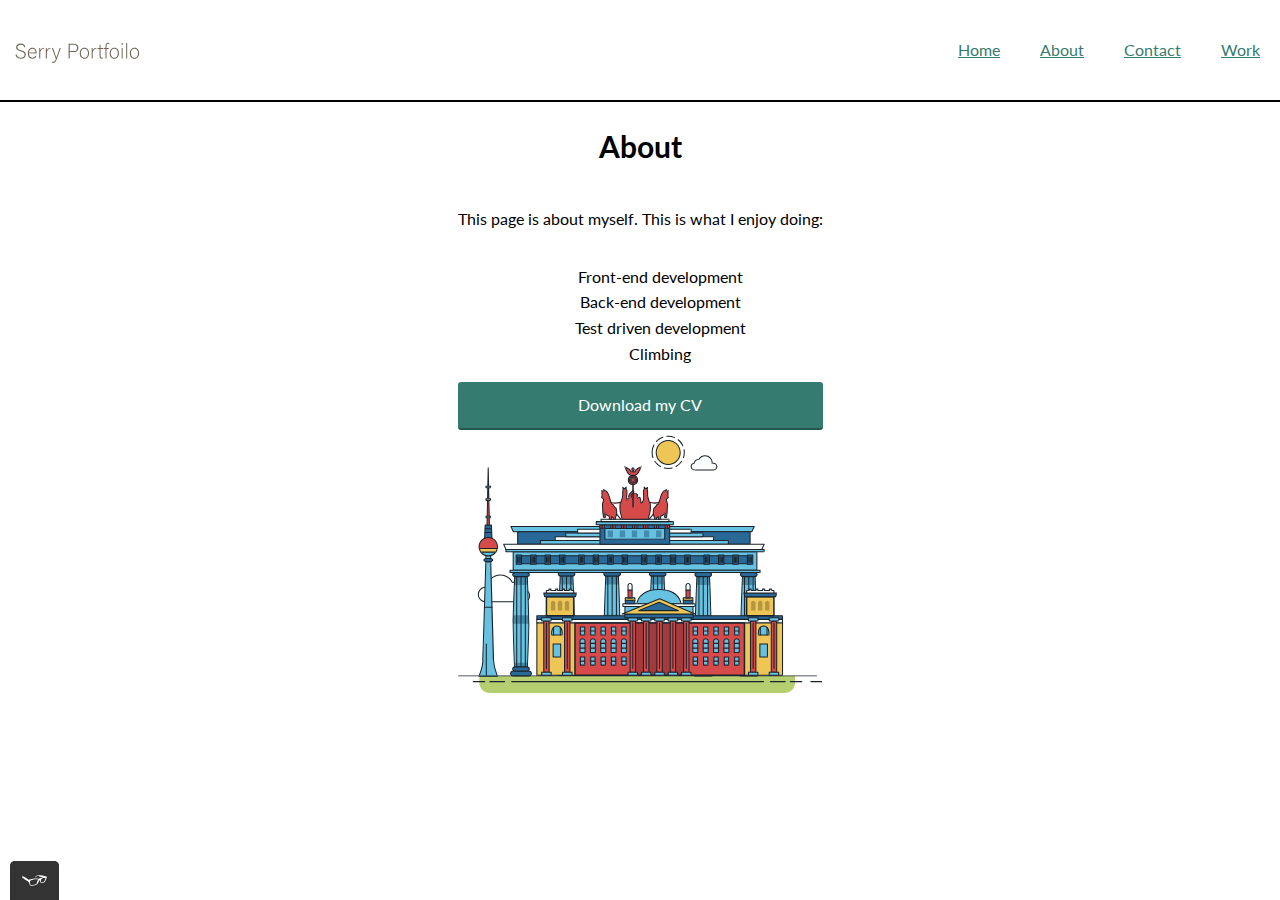
==== about.html @ 53134fae "Initial commit" ====
<!DOCTYPE html>
<html lang="en">
<head>
    <meta charset="UTF-8">
    <meta name="viewport" content="width=device-width, initial-scale=1.0">
    <title>Serry</title>
    <link rel="shortcut icon" href="img/favicon.svg" type="image/x-icon">
    <link rel="stylesheet"  type="text/css" href="css/normalize.css">
    <link rel="preconnect" href="https://fonts.googleapis.com">
    <link rel="preconnect" href="https://fonts.gstatic.com" crossorigin>
    <link href="https://fonts.googleapis.com/css2?family=Lato:ital,wght@0,100;0,300;0,400;0,700;0,900;1,100;1,300;1,400;1,700;1,900&family=Titillium+Web:ital,
    wght@0,200;0,300;0,400;0,600;0,700;0,900;1,200;1,300;1,400;1,600;1,700&display=swap" rel="stylesheet">
   <link rel="stylesheet" type="text/css" href="css/style.css">
</head>
<body>
    <header class="page-header">
        <img class="page-header__item" src="img/navIcon.svg" width="150px" height="100px" alt="navicon name"> <!--add logo-->
        <nav class="page-header__item">
            <ul role="menubar" class="navigation-list">
                <li role="presentation"><a href="index.html" target="_self" role="menuitem" class="navigation-list__item--active">Home</a></li>
                <li role="presentation"><a href="about.html" target="_self" role="menuitem" class="navigation-list__item">About</a></li>
                <li role="presentation"><a href="contact.html" target="_blank" role="menuitem" class="navigation-list__item">Contact</a></li>
                <li role="presentation"><a href="work.html" target="_blank" role="menuitem" class="navigation-list__item">Work</a></li>
            </ul>   
        </nav>
    </header> 
    <main>
       <div class="about-parent">
        <h1>About</h1>

        <p>This page is about myself. This is what I enjoy doing:</p>
        <ul>
          <li>Front-end development</li>
          <li>Back-end development</li>
          <li>Test driven development</li>
          <li>Climbing</li>
        </ul>
                <a href="#" class="button" download target="_blank">Download my CV</a>
                <svg id="about-picture" xmlns="http://www.w3.org/2000/svg" class="berlin-illustration" height="auto" viewBox="0 0 700 505" xmlns:xlink="http://www.w3.org/1999/xlink">
                    <defs>
                        <polygon id="a" points=".06 231.917 .06 .929 688.717 .929 688.717 231.917"></polygon>
                    </defs>
                    <g fill="none" fill-rule="evenodd">
                      <g transform="translate(0 241)" class="cloud-front">
                      <path fill="#1A232C" d="M87.602,29 L87.602,28 C87.326,28.001 87.103,28.024 86.927,28.033 L86.979,29.031 L87.947,28.78 C85.741,20.282 78.041,14.002 68.852,14 C67.858,14 66.904,14.096 65.98,14.231 L66.125,15.22 L67.019,14.772 C62.626,6.015 53.567,0.001 43.102,0 C29.041,0.002 17.524,10.848 16.443,24.632 L17.44,24.71 L17.606,23.724 C16.803,23.589 15.969,23.5 15.102,23.5 C6.817,23.501 0.102,30.215 0.102,38.5 C0.102,46.785 6.817,53.499 15.102,53.5 L87.602,53.5 C94.644,53.499 100.351,47.792 100.352,40.75 C100.351,33.708 94.644,28.001 87.602,28 L87.602,30 C90.573,30 93.254,31.202 95.203,33.149 C97.15,35.097 98.351,37.778 98.352,40.75 C98.351,43.722 97.15,46.403 95.203,48.351 C93.254,50.298 90.573,51.5 87.602,51.5 L15.102,51.5 C11.509,51.5 8.265,50.046 5.909,47.692 C3.555,45.337 2.102,42.093 2.102,38.5 C2.102,34.907 3.555,31.663 5.909,29.308 C8.265,26.954 11.509,25.5 15.102,25.5 C15.831,25.5 16.553,25.575 17.273,25.697 C17.551,25.743 17.832,25.672 18.055,25.499 C18.277,25.325 18.414,25.07 18.436,24.789 C19.436,12.04 30.094,1.998 43.102,2 C52.786,1.999 61.163,7.564 65.231,15.669 C65.425,16.055 65.842,16.272 66.27,16.21 C67.132,16.084 67.988,16 68.852,16 C77.108,15.998 84.027,21.647 86.011,29.283 C86.13,29.741 86.557,30.054 87.031,30.03 C87.27,30.017 87.457,29.999 87.602,30 L87.602,29" transform="translate(38 36)"></path>
                        </g>
                        <path fill="#B5CE6F" d="M646.484,484.382 C646.484,489.501 644.531,494.62 640.627,498.525 C636.722,502.43 631.603,504.382 626.484,504.382 L60.873,504.382 C55.754,504.382 50.636,502.43 46.731,498.525 C42.826,494.62 40.873,489.501 40.873,484.382 L40.873,471.917 L646.484,471.917 L646.484,484.382"></path>
                        <polyline fill="#67C2E2" points="334.824 185.029 101.449 185.029 106.209 195.08 563.438 195.08 568.2 185.029 334.824 185.029"></polyline>
                        <path fill="#1A232C" d="M334.824,185.029 L334.824,184.029 L101.449,184.029 C101.104,184.029 100.788,184.203 100.604,184.494 C100.42,184.785 100.398,185.146 100.545,185.457 L105.306,195.508 C105.471,195.856 105.824,196.079 106.209,196.079 L563.438,196.079 C563.824,196.079 564.177,195.856 564.342,195.508 L569.104,185.457 C569.251,185.146 569.229,184.785 569.045,184.494 C568.861,184.203 568.544,184.029 568.2,184.029 L334.824,184.029 L334.824,186.029 L566.62,186.029 L562.806,194.08 L106.842,194.08 L103.029,186.029 L334.824,186.029 L334.824,185.029"></path>
                        <polygon fill="#296997" points="114.416 218.974 560.222 218.974 560.222 195.08 114.416 195.08"></polygon>
                        <path fill="#1A232C" d="M560.222,218.974 L560.222,217.974 L115.416,217.974 L115.416,196.079 L559.222,196.079 L559.222,218.974 L560.222,218.974 L560.222,217.974 L560.222,218.974 L561.222,218.974 L561.222,195.08 C561.222,194.816 561.115,194.559 560.929,194.372 C560.742,194.186 560.485,194.08 560.222,194.08 L114.416,194.08 C114.152,194.08 113.895,194.186 113.708,194.372 C113.522,194.559 113.416,194.816 113.416,195.08 L113.416,218.974 C113.416,219.237 113.522,219.495 113.708,219.681 C113.895,219.867 114.152,219.974 114.416,219.974 L560.222,219.974 C560.485,219.974 560.742,219.867 560.929,219.681 C561.115,219.495 561.222,219.237 561.222,218.974 L560.222,218.974"></path>
                        <polygon fill="#67C2E2" points="105.85 269.08 573.225 269.08 573.225 233.398 105.85 233.398"></polygon>
                        <path fill="#1A232C" d="M573.225,233.398 L573.225,232.398 L105.85,232.398 C105.587,232.398 105.329,232.505 105.143,232.691 C104.957,232.877 104.85,233.134 104.85,233.398 L104.85,269.08 C104.85,269.344 104.957,269.601 105.143,269.788 C105.329,269.974 105.587,270.08 105.85,270.08 L573.225,270.08 C573.488,270.08 573.745,269.974 573.932,269.788 C574.118,269.601 574.225,269.344 574.225,269.08 L574.225,233.398 C574.225,233.134 574.118,232.877 573.932,232.691 C573.745,232.505 573.488,232.398 573.225,232.398 L573.225,233.398 L572.225,233.398 L572.225,268.08 L106.85,268.08 L106.85,234.398 L573.225,234.398 L573.225,233.398 L572.225,233.398 L573.225,233.398"></path>
                        <polygon fill="#296997" points="116.751 256.508 562.557 256.508 562.557 241.243 116.751 241.243"></polygon>
                        <path fill="#1A232C" d="M562.557,256.508 L562.557,255.508 L117.75,255.508 L117.75,242.243 L561.557,242.243 L561.557,256.508 L562.557,256.508 L562.557,255.508 L562.557,256.508 L563.557,256.508 L563.557,241.243 C563.557,240.979 563.45,240.722 563.264,240.535 C563.078,240.349 562.82,240.243 562.557,240.243 L116.75,240.243 C116.487,240.243 116.23,240.349 116.043,240.535 C115.857,240.722 115.751,240.979 115.751,241.243 L115.751,256.508 C115.751,256.771 115.857,257.029 116.043,257.215 C116.23,257.401 116.487,257.508 116.751,257.508 L562.557,257.508 C562.82,257.508 563.077,257.401 563.264,257.215 C563.45,257.029 563.557,256.771 563.557,256.508 L562.557,256.508"></path>
                        <polygon fill="#67C2E2" points="158.07 218.974 518.563 218.974 518.563 211.858 158.07 211.858"></polygon>
                        <path fill="#1A232C" d="M518.563,211.858 L518.563,210.858 L158.07,210.858 C157.807,210.858 157.549,210.964 157.363,211.151 C157.177,211.337 157.07,211.594 157.07,211.858 L157.07,218.974 C157.07,219.237 157.177,219.495 157.363,219.681 C157.549,219.867 157.807,219.974 158.07,219.974 L518.563,219.974 C518.826,219.974 519.083,219.867 519.27,219.681 C519.456,219.495 519.562,219.237 519.562,218.974 L519.562,211.858 C519.562,211.594 519.456,211.337 519.27,211.151 C519.083,210.964 518.826,210.858 518.563,210.858 L518.563,211.858 L517.563,211.858 L517.563,217.974 L159.07,217.974 L159.07,212.858 L518.563,212.858 L518.563,211.858 L517.563,211.858 L518.563,211.858"></path>
                        <polygon fill="#FBFDFC" points="186.438 211.858 490.194 211.858 490.194 204.741 186.438 204.741"></polygon>
                        <path fill="#1A232C" d="M490.194,204.741 L490.194,203.741 L186.438,203.741 C186.175,203.741 185.917,203.848 185.731,204.034 C185.545,204.221 185.438,204.478 185.438,204.741 L185.438,211.858 C185.438,212.121 185.545,212.379 185.731,212.565 C185.917,212.751 186.175,212.858 186.438,212.858 L490.194,212.858 C490.458,212.858 490.715,212.751 490.902,212.565 C491.088,212.379 491.194,212.121 491.194,211.858 L491.194,204.741 C491.194,204.478 491.088,204.221 490.902,204.034 C490.715,203.848 490.458,203.741 490.194,203.741 L490.194,204.741 L489.194,204.741 L489.194,210.858 L187.438,210.858 L187.438,205.741 L490.194,205.741 L490.194,204.741 L489.194,204.741 L490.194,204.741"></path>
                        <polygon fill="#67C2E2" points="206.805 204.741 469.828 204.741 469.828 197.624 206.805 197.624"></polygon>
                        <path fill="#1A232C" d="M469.828,197.624 L469.828,196.624 L206.805,196.624 C206.541,196.624 206.284,196.731 206.098,196.917 C205.911,197.103 205.805,197.361 205.805,197.624 L205.805,204.741 C205.805,205.005 205.911,205.262 206.098,205.449 C206.284,205.635 206.541,205.741 206.805,205.741 L469.828,205.741 C470.091,205.741 470.349,205.635 470.535,205.449 C470.722,205.262 470.828,205.005 470.828,204.741 L470.828,197.624 C470.828,197.361 470.722,197.103 470.535,196.917 C470.349,196.731 470.091,196.624 469.828,196.624 L469.828,197.624 L468.828,197.624 L468.828,203.741 L207.805,203.741 L207.805,198.624 L469.828,198.624 L469.828,197.624 L468.828,197.624 L469.828,197.624"></path>
                        <polygon fill="#FBFDFC" points="229.521 197.624 447.111 197.624 447.111 190.509 229.521 190.509"></polygon>
                        <path fill="#1A232C" d="M447.111,190.509 L447.111,189.509 L229.521,189.509 C229.258,189.509 229,189.616 228.814,189.802 C228.628,189.988 228.521,190.246 228.521,190.509 L228.521,197.624 C228.521,197.888 228.628,198.145 228.814,198.332 C229,198.518 229.258,198.624 229.521,198.624 L447.111,198.624 C447.375,198.624 447.632,198.518 447.818,198.332 C448.005,198.145 448.111,197.888 448.111,197.624 L448.111,190.509 C448.111,190.246 448.005,189.988 447.818,189.802 C447.632,189.616 447.375,189.509 447.111,189.509 L447.111,190.509 L446.111,190.509 L446.111,196.624 L230.521,196.624 L230.521,191.509 L447.111,191.509 L447.111,190.509 L446.111,190.509 L447.111,190.509"></path>
                        <path fill="#67C2E2" d="M135.607,355.447 C135.163,337.766 134.264,313.326 133.648,297.387 C133.274,287.721 133.004,281.18 133.004,281.18 L108.722,281.18 C108.722,281.18 108.452,287.721 108.079,297.387 C107.462,313.326 106.563,337.766 106.119,355.447 C105.953,362.059 105.85,367.732 105.85,371.653 L105.85,371.654 C105.85,386.117 107.243,424.332 108.089,446.189 C108.457,455.706 108.722,462.126 108.722,462.126 L133.004,462.126 C133.004,462.126 133.269,455.706 133.637,446.189 C134.482,424.332 135.876,386.117 135.876,371.654 L135.876,371.653 C135.876,367.732 135.773,362.059 135.607,355.447"></path>
                        <path fill="#428DAE" d="M133.648 297.387L108.079 297.387C108.452 287.721 108.722 281.18 108.722 281.18L133.004 281.18C133.004 281.18 133.274 287.721 133.648 297.387M135.876 371.654L105.85 371.654 105.85 371.653C105.85 367.732 105.953 362.059 106.119 355.447L135.607 355.447C135.773 362.059 135.876 367.732 135.876 371.653L135.876 371.654M133.004 462.126L108.722 462.126C108.722 462.126 108.457 455.706 108.089 446.189L133.637 446.189C133.269 455.706 133.004 462.126 133.004 462.126"></path>
                        <path fill="#1A232C" d="M109.612,461.199 L132.114,461.199 C132.447,453.007 134.949,390.886 134.949,371.653 C134.949,352.42 132.447,290.299 132.114,282.108 L109.612,282.108 C109.279,290.299 106.778,352.42 106.778,371.653 C106.778,390.886 109.279,453.007 109.612,461.199 Z M133.895,463.054 L107.832,463.054 L107.794,462.164 C107.766,461.466 104.922,392.193 104.922,371.653 C104.922,351.114 107.766,281.839 107.794,281.142 L107.832,280.252 L133.895,280.252 L133.931,281.142 C133.96,281.839 136.804,351.114 136.804,371.653 C136.804,392.193 133.96,461.466 133.931,462.164 L133.895,463.054 L133.895,463.054 Z"></path>
                        <path fill="#1A232C" d="M111.638 281.18L111.638 462.126C111.638 462.679 112.086 463.126 112.638 463.126 113.19 463.126 113.638 462.679 113.638 462.126L113.638 281.18C113.638 280.628 113.19 280.18 112.638 280.18 112.086 280.18 111.638 280.628 111.638 281.18M119.863 281.18L119.863 462.126C119.863 462.679 120.311 463.126 120.863 463.126 121.416 463.126 121.863 462.679 121.863 462.126L121.863 281.18C121.863 280.628 121.416 280.18 120.863 280.18 120.311 280.18 119.863 280.628 119.863 281.18M128.088 281.18L128.088 462.126C128.088 462.679 128.536 463.126 129.088 463.126 129.64 463.126 130.088 462.679 130.088 462.126L130.088 281.18C130.088 280.628 129.64 280.18 129.088 280.18 128.536 280.18 128.088 280.628 128.088 281.18"></path>
                        <path fill="#296997" d="M136.79,277.265 C136.79,279.418 134.675,281.18 132.09,281.18 L109.636,281.18 C107.051,281.18 104.936,279.418 104.936,277.265 C104.936,275.111 107.051,273.349 109.636,273.349 L132.09,273.349 C134.675,273.349 136.79,275.111 136.79,277.265"></path>
                        <path fill="#1A232C" d="M136.79,277.265 L135.79,277.265 C135.789,278.005 135.433,278.704 134.769,279.262 C134.109,279.814 133.155,280.181 132.09,280.18 L109.636,280.18 C108.571,280.181 107.617,279.814 106.956,279.262 C106.293,278.704 105.936,278.005 105.936,277.265 C105.936,276.524 106.293,275.825 106.957,275.267 C107.617,274.715 108.571,274.348 109.636,274.349 L132.09,274.349 C133.155,274.348 134.109,274.716 134.769,275.267 C135.433,275.825 135.789,276.524 135.79,277.265 L137.79,277.265 C137.791,275.851 137.09,274.593 136.049,273.731 C135.006,272.863 133.61,272.35 132.09,272.349 L109.636,272.349 C108.116,272.35 106.72,272.863 105.676,273.731 C104.636,274.593 103.935,275.851 103.936,277.265 C103.935,278.678 104.636,279.937 105.677,280.798 C106.72,281.666 108.116,282.179 109.636,282.18 L132.09,282.18 C133.61,282.179 135.006,281.666 136.049,280.798 C137.09,279.937 137.791,278.678 137.79,277.265 L136.79,277.265"></path>
                        <path fill="#296997" d="M140.775,467.217 C140.775,469.803 138.661,471.917 136.076,471.917 L105.65,471.917 C103.065,471.917 100.951,469.803 100.951,467.217 L100.951,466.825 C100.951,464.241 103.065,462.126 105.65,462.126 L136.076,462.126 C138.661,462.126 140.775,464.241 140.775,466.825 L140.775,467.217"></path>
                        <path fill="#1A232C" d="M140.775,467.217 L139.775,467.217 C139.775,468.235 139.361,469.155 138.688,469.83 C138.013,470.503 137.093,470.917 136.076,470.917 L105.65,470.917 C104.633,470.917 103.713,470.504 103.038,469.83 C102.365,469.155 101.951,468.235 101.951,467.217 L101.951,466.825 C101.951,465.808 102.365,464.889 103.038,464.214 C103.713,463.54 104.633,463.127 105.65,463.126 L136.076,463.126 C137.093,463.127 138.013,463.54 138.688,464.214 C139.362,464.889 139.775,465.808 139.775,466.825 L139.775,467.217 L141.775,467.217 L141.775,466.825 C141.772,463.684 139.217,461.13 136.076,461.126 L105.65,461.126 C102.509,461.13 99.955,463.684 99.951,466.825 L99.951,467.217 C99.954,470.36 102.509,472.914 105.65,472.917 L136.076,472.917 C139.217,472.914 141.772,470.36 141.775,467.217 L140.775,467.217"></path>
                        <path fill="#296997" d="M136.79,458.208 C136.79,460.363 134.675,462.126 132.09,462.126 L109.636,462.126 C107.051,462.126 104.936,460.363 104.936,458.208 C104.936,456.057 107.051,454.292 109.636,454.292 L132.09,454.292 C134.675,454.292 136.79,456.057 136.79,458.208"></path>
                        <path fill="#1A232C" d="M136.79,458.208 L135.79,458.208 C135.789,458.949 135.432,459.649 134.769,460.207 C134.108,460.76 133.154,461.128 132.09,461.126 L109.636,461.126 C108.572,461.128 107.617,460.76 106.957,460.207 C106.293,459.649 105.936,458.949 105.936,458.208 C105.936,457.47 106.293,456.77 106.957,456.212 C107.617,455.659 108.572,455.291 109.636,455.292 L132.09,455.292 C133.154,455.291 134.108,455.659 134.769,456.212 C135.433,456.77 135.789,457.47 135.79,458.208 L137.79,458.208 C137.791,456.796 137.09,455.538 136.05,454.675 C135.006,453.808 133.61,453.294 132.09,453.292 L109.636,453.292 C108.115,453.294 106.719,453.808 105.676,454.675 C104.636,455.538 103.935,456.796 103.936,458.208 C103.935,459.622 104.636,460.881 105.676,461.743 C106.72,462.611 108.116,463.125 109.636,463.126 L132.09,463.126 C133.61,463.125 135.006,462.611 136.05,461.743 C137.09,460.881 137.791,459.622 137.79,458.208 L136.79,458.208"></path>
                        <path fill="#67C2E2" d="M572.471,355.447 C572.025,337.766 571.126,313.326 570.51,297.387 C570.137,287.721 569.867,281.18 569.867,281.18 L545.585,281.18 C545.585,281.18 545.315,287.721 544.942,297.387 C544.326,313.326 543.427,337.766 542.981,355.447 C542.815,362.059 542.713,367.732 542.713,371.653 L542.713,371.654 C542.713,386.117 544.107,424.332 544.952,446.189 C545.32,455.706 545.585,462.126 545.585,462.126 L569.867,462.126 C569.867,462.126 570.132,455.706 570.499,446.189 C571.346,424.332 572.739,386.117 572.739,371.654 L572.739,371.653 C572.739,367.732 572.637,362.059 572.471,355.447"></path>
                        <path fill="#428DAE" d="M569.582 297.387L566.951 297.387 566.951 282.108 568.977 282.108C569.063 284.206 569.29 289.841 569.582 297.387M564.951 297.387L545.871 297.387C546.162 289.841 546.39 284.206 546.476 282.108L564.951 282.108 564.951 297.387M571.8 369.187L566.951 369.187 566.951 356.265 571.562 356.265C571.685 361.272 571.771 365.701 571.8 369.187M564.951 369.187L543.653 369.187C543.684 365.512 543.777 360.79 543.912 355.447L553.551 355.447 553.551 356.265 564.951 356.265 564.951 369.187"></path>
                        <path fill="#1A232C" d="M546.476,461.199 L568.977,461.199 C569.31,453.007 571.812,390.886 571.812,371.653 C571.812,352.42 569.31,290.299 568.977,282.108 L546.476,282.108 C546.142,290.299 543.642,352.42 543.642,371.653 C543.642,390.886 546.142,453.007 546.476,461.199 M570.758,463.054 L544.694,463.054 L544.658,462.164 C544.629,461.466 541.785,392.193 541.785,371.653 C541.785,351.114 544.629,281.839 544.658,281.142 L544.694,280.252 L570.758,280.252 L570.795,281.142 C570.823,281.839 573.667,351.114 573.667,371.653 C573.667,392.193 570.823,461.466 570.795,462.164 L570.758,463.054"></path>
                        <path fill="#1A232C" d="M548.501 281.18L548.501 462.126C548.501 462.679 548.949 463.126 549.501 463.126 550.053 463.126 550.501 462.679 550.501 462.126L550.501 281.18C550.501 280.628 550.053 280.18 549.501 280.18 548.949 280.18 548.501 280.628 548.501 281.18M556.727 281.18L556.727 462.126C556.727 462.679 557.174 463.126 557.727 463.126 558.279 463.126 558.727 462.679 558.727 462.126L558.727 281.18C558.727 280.628 558.279 280.18 557.727 280.18 557.174 280.18 556.727 280.628 556.727 281.18M564.951 281.18L564.951 462.126C564.951 462.679 565.399 463.126 565.951 463.126 566.503 463.126 566.951 462.679 566.951 462.126L566.951 281.18C566.951 280.628 566.503 280.18 565.951 280.18 565.399 280.18 564.951 280.628 564.951 281.18"></path>
                        <path fill="#296997" d="M573.653,277.265 C573.653,279.418 571.537,281.18 568.953,281.18 L546.499,281.18 C543.915,281.18 541.799,279.418 541.799,277.265 C541.799,275.111 543.915,273.349 546.499,273.349 L568.953,273.349 C571.537,273.349 573.653,275.111 573.653,277.265"></path>
                        <path fill="#1A232C" d="M573.653,277.265 L572.653,277.265 C572.653,278.005 572.296,278.704 571.632,279.262 C570.972,279.814 570.017,280.181 568.953,280.18 L546.499,280.18 C545.435,280.181 544.48,279.814 543.82,279.262 C543.156,278.704 542.8,278.005 542.799,277.265 C542.8,276.525 543.156,275.825 543.82,275.267 C544.481,274.715 545.435,274.348 546.499,274.349 L568.953,274.349 C570.017,274.348 570.972,274.715 571.632,275.267 C572.296,275.825 572.653,276.525 572.653,277.265 L574.653,277.265 C574.654,275.851 573.953,274.593 572.912,273.731 C571.869,272.863 570.473,272.35 568.953,272.349 L546.499,272.349 C544.979,272.35 543.583,272.863 542.54,273.731 C541.499,274.593 540.798,275.851 540.799,277.265 C540.798,278.679 541.499,279.937 542.54,280.798 C543.583,281.666 544.979,282.179 546.499,282.18 L568.953,282.18 C570.473,282.179 571.869,281.666 572.912,280.798 C573.953,279.937 574.654,278.679 574.653,277.265 L573.653,277.265"></path>
                        <path fill="#296997" d="M577.639,467.217 C577.639,469.803 575.524,471.917 572.938,471.917 L542.514,471.917 C539.929,471.917 537.813,469.803 537.813,467.217 L537.813,466.825 C537.813,464.241 539.929,462.126 542.514,462.126 L572.938,462.126 C575.524,462.126 577.639,464.241 577.639,466.825 L577.639,467.217"></path>
                        <path fill="#1A232C" d="M577.639,467.217 L576.639,467.217 C576.638,468.235 576.225,469.155 575.551,469.83 C574.876,470.503 573.956,470.917 572.938,470.917 L542.514,470.917 C541.497,470.917 540.576,470.503 539.901,469.83 C539.227,469.155 538.814,468.234 538.813,467.217 L538.813,466.825 C538.814,465.808 539.227,464.889 539.901,464.214 C540.576,463.54 541.497,463.127 542.514,463.126 L572.938,463.126 C573.956,463.127 574.876,463.54 575.551,464.214 C576.225,464.888 576.638,465.808 576.639,466.825 L576.639,467.217 L578.639,467.217 L578.639,466.825 C578.635,463.684 576.081,461.13 572.938,461.126 L542.514,461.126 C539.372,461.13 536.817,463.684 536.813,466.825 L536.813,467.217 C536.817,470.36 539.372,472.914 542.514,472.917 L572.938,472.917 C576.081,472.914 578.635,470.359 578.639,467.217 L577.639,467.217"></path>
                        <path fill="#296997" d="M573.653,458.208 C573.653,460.363 571.537,462.126 568.953,462.126 L546.499,462.126 C543.915,462.126 541.799,460.363 541.799,458.208 C541.799,456.057 543.915,454.292 546.499,454.292 L568.953,454.292 C571.537,454.292 573.653,456.057 573.653,458.208"></path>
                        <path fill="#1A232C" d="M573.653,458.208 L572.653,458.208 C572.653,458.949 572.296,459.649 571.632,460.207 C570.971,460.76 570.017,461.128 568.953,461.126 L546.499,461.126 C545.435,461.128 544.481,460.76 543.82,460.207 C543.157,459.649 542.799,458.949 542.799,458.208 C542.799,457.47 543.156,456.77 543.82,456.212 C544.481,455.659 545.435,455.291 546.499,455.292 L568.953,455.292 C570.017,455.291 570.971,455.659 571.632,456.212 C572.296,456.77 572.653,457.47 572.653,458.208 L574.653,458.208 C574.654,456.796 573.953,455.538 572.912,454.675 C571.869,453.808 570.473,453.294 568.953,453.292 L546.499,453.292 C544.979,453.294 543.583,453.808 542.54,454.675 C541.499,455.538 540.798,456.796 540.799,458.208 C540.798,459.622 541.499,460.881 542.54,461.743 C543.583,462.611 544.979,463.125 546.499,463.126 L568.953,463.126 C570.473,463.125 571.869,462.611 572.912,461.743 C573.953,460.881 574.654,459.622 574.653,458.208 L573.653,458.208"></path>
                        <path fill="#67C2E2" d="M485.098,355.447 C484.654,337.766 483.753,313.326 483.137,297.387 C482.764,287.721 482.494,281.18 482.494,281.18 L458.213,281.18 C458.213,281.18 457.942,287.721 457.569,297.387 C456.953,313.326 456.055,337.766 455.608,355.447 C455.443,362.059 455.34,367.732 455.34,371.653 L455.34,371.654 C455.34,386.117 456.733,424.332 457.58,446.189 C457.948,455.706 458.213,462.126 458.213,462.126 L482.494,462.126 C482.494,462.126 482.759,455.706 483.126,446.189 C483.973,424.332 485.366,386.117 485.366,371.654 L485.366,371.653 C485.366,367.732 485.265,362.059 485.098,355.447"></path>
                        <path fill="#428DAE" d="M483.137 297.387L457.569 297.387C457.942 287.721 458.213 281.18 458.213 281.18L482.494 281.18C482.494 281.18 482.764 287.721 483.137 297.387M485.355 369.187L455.351 369.187C455.382 365.502 455.475 360.78 455.608 355.447L485.098 355.447C485.232 360.78 485.325 365.502 485.355 369.187"></path>
                        <path fill="#1A232C" d="M459.103,461.199 L481.605,461.199 C481.938,453.007 484.439,390.886 484.439,371.653 C484.439,352.42 481.938,290.299 481.605,282.108 L459.103,282.108 C458.769,290.299 456.268,352.42 456.268,371.653 C456.268,390.886 458.769,453.007 459.103,461.199 Z M483.386,463.054 L457.321,463.054 L457.285,462.164 C457.256,461.466 454.412,392.193 454.412,371.653 C454.412,351.114 457.256,281.839 457.285,281.142 L457.321,280.252 L483.386,280.252 L483.422,281.142 C483.45,281.839 486.294,351.114 486.294,371.653 C486.294,392.193 483.45,461.466 483.422,462.164 L483.386,463.054 L483.386,463.054 Z"></path>
                        <path fill="#1A232C" d="M461.128 281.18L461.128 462.126C461.128 462.679 461.576 463.126 462.128 463.126 462.68 463.126 463.128 462.679 463.128 462.126L463.128 281.18C463.128 280.628 462.68 280.18 462.128 280.18 461.576 280.18 461.128 280.628 461.128 281.18M469.354 281.18L469.354 462.126C469.354 462.679 469.801 463.126 470.354 463.126 470.906 463.126 471.354 462.679 471.354 462.126L471.354 281.18C471.354 280.628 470.906 280.18 470.354 280.18 469.801 280.18 469.354 280.628 469.354 281.18M477.578 281.18L477.578 462.126C477.578 462.679 478.026 463.126 478.578 463.126 479.13 463.126 479.578 462.679 479.578 462.126L479.578 281.18C479.578 280.628 479.13 280.18 478.578 280.18 478.026 280.18 477.578 280.628 477.578 281.18"></path>
                        <path fill="#296997" d="M486.281,277.265 C486.281,279.418 484.164,281.18 481.58,281.18 L459.126,281.18 C456.542,281.18 454.426,279.418 454.426,277.265 C454.426,275.111 456.542,273.349 459.126,273.349 L481.58,273.349 C484.164,273.349 486.281,275.111 486.281,277.265"></path>
                        <path fill="#1A232C" d="M486.281,277.265 L485.281,277.265 C485.281,278.005 484.924,278.704 484.26,279.262 C483.599,279.814 482.644,280.181 481.58,280.18 L459.126,280.18 C458.062,280.181 457.107,279.814 456.447,279.262 C455.783,278.704 455.427,278.005 455.426,277.265 C455.427,276.525 455.783,275.825 456.447,275.267 C457.108,274.715 458.062,274.348 459.126,274.349 L481.58,274.349 C482.644,274.348 483.599,274.716 484.26,275.268 C484.924,275.825 485.281,276.525 485.281,277.265 L487.281,277.265 C487.282,275.851 486.58,274.593 485.54,273.731 C484.496,272.863 483.1,272.35 481.58,272.349 L459.126,272.349 C457.606,272.35 456.21,272.863 455.167,273.731 C454.126,274.593 453.425,275.851 453.426,277.265 C453.425,278.679 454.126,279.937 455.167,280.798 C456.21,281.666 457.606,282.179 459.126,282.18 L481.58,282.18 C483.1,282.179 484.496,281.666 485.54,280.799 C486.58,279.937 487.282,278.679 487.281,277.265 L486.281,277.265"></path>
                        <path fill="#296997" d="M490.266,467.217 C490.266,469.803 488.151,471.917 485.565,471.917 L455.141,471.917 C452.556,471.917 450.44,469.803 450.44,467.217 L450.44,466.825 C450.44,464.241 452.556,462.126 455.141,462.126 L485.565,462.126 C488.151,462.126 490.266,464.241 490.266,466.825 L490.266,467.217"></path>
                        <path fill="#1A232C" d="M490.266,467.217 L489.266,467.217 C489.265,468.235 488.852,469.155 488.178,469.83 C487.503,470.503 486.583,470.917 485.565,470.917 L455.141,470.917 C454.124,470.917 453.203,470.503 452.528,469.83 C451.854,469.155 451.441,468.234 451.44,467.217 L451.44,466.825 C451.441,465.808 451.854,464.889 452.528,464.214 C453.203,463.54 454.124,463.127 455.141,463.126 L485.565,463.126 C486.583,463.127 487.503,463.54 488.178,464.214 C488.852,464.888 489.265,465.808 489.266,466.825 L489.266,467.217 L491.266,467.217 L491.266,466.825 C491.262,463.684 488.708,461.13 485.565,461.126 L455.141,461.126 C451.999,461.13 449.444,463.684 449.44,466.825 L449.44,467.217 C449.444,470.36 451.999,472.914 455.141,472.917 L485.565,472.917 C488.708,472.914 491.262,470.359 491.266,467.217 L490.266,467.217"></path>
                        <path fill="#296997" d="M486.281,458.208 C486.281,460.363 484.164,462.126 481.58,462.126 L459.126,462.126 C456.542,462.126 454.426,460.363 454.426,458.208 C454.426,456.057 456.542,454.292 459.126,454.292 L481.58,454.292 C484.164,454.292 486.281,456.057 486.281,458.208"></path>
                        <path fill="#1A232C" d="M486.281,458.208 L485.281,458.208 C485.281,458.949 484.923,459.649 484.26,460.207 C483.599,460.76 482.644,461.128 481.58,461.126 L459.126,461.126 C458.062,461.128 457.108,460.76 456.447,460.207 C455.784,459.649 455.427,458.949 455.426,458.208 C455.426,457.47 455.783,456.77 456.447,456.212 C457.108,455.659 458.062,455.291 459.126,455.292 L481.58,455.292 C482.644,455.291 483.598,455.659 484.26,456.212 C484.924,456.77 485.281,457.47 485.281,458.208 L487.281,458.208 C487.282,456.795 486.58,455.538 485.54,454.675 C484.496,453.808 483.1,453.294 481.58,453.292 L459.126,453.292 C457.606,453.294 456.21,453.808 455.167,454.675 C454.126,455.538 453.425,456.796 453.426,458.208 C453.425,459.622 454.126,460.881 455.167,461.743 C456.21,462.611 457.606,463.125 459.126,463.126 L481.58,463.126 C483.1,463.125 484.496,462.611 485.54,461.743 C486.581,460.881 487.282,459.622 487.281,458.208 L486.281,458.208"></path>
                        <path fill="#67C2E2" d="M397.726,354.466 C397.28,336.787 396.381,312.346 395.765,296.407 C395.392,286.742 395.122,280.2 395.122,280.2 L370.84,280.2 C370.84,280.2 370.57,286.742 370.197,296.407 C369.581,312.346 368.682,336.787 368.236,354.466 C368.07,361.078 367.968,366.751 367.968,370.672 L367.968,370.673 C367.968,385.136 369.361,423.352 370.207,445.208 C370.575,454.726 370.84,461.146 370.84,461.146 L395.122,461.146 C395.122,461.146 395.386,454.726 395.754,445.208 C396.601,423.352 397.994,385.136 397.994,370.673 L397.994,370.672 C397.994,366.751 397.892,361.078 397.726,354.466"></path>
                        <path fill="#428DAE" d="M394.837 296.407L392.206 296.407 392.206 281.127 394.233 281.127C394.318 283.225 394.545 288.861 394.837 296.407L394.837 296.407zM383.981 296.407L390.206 296.407 390.206 281.127 383.981 281.127 383.981 296.407zM375.756 296.407L381.98 296.407 381.98 281.127 375.756 281.127 375.756 296.407zM373.756 296.407L371.126 296.407C371.417 288.861 371.645 283.225 371.73 281.127L373.756 281.127 373.756 296.407 373.756 296.407zM397.062 369.187L392.206 369.187 392.206 354.466 396.796 354.466C396.943 360.298 397.041 365.389 397.062 369.187L397.062 369.187zM383.981 369.187L390.206 369.187 390.206 354.466 383.981 354.466 383.981 369.187zM375.756 369.187L381.98 369.187 381.98 354.466 375.756 354.466 375.756 369.187zM373.756 369.187L368.9 369.187C368.921 365.389 369.019 360.298 369.166 354.466L373.756 354.466 373.756 369.187 373.756 369.187z"></path>
                        <path fill="#1A232C" d="M371.73,460.218 L394.233,460.218 C394.565,452.027 397.066,389.906 397.066,370.672 C397.066,351.44 394.565,289.319 394.233,281.127 L371.73,281.127 C371.397,289.319 368.895,351.44 368.895,370.672 C368.895,389.906 371.397,452.027 371.73,460.218 M396.013,462.074 L369.949,462.074 L369.912,461.184 C369.884,460.486 367.04,391.212 367.04,370.672 C367.04,350.133 369.884,280.859 369.912,280.162 L369.949,279.272 L396.013,279.272 L396.05,280.162 C396.078,280.859 398.922,350.133 398.922,370.672 C398.922,391.212 396.078,460.486 396.05,461.184 L396.013,462.074"></path>
                        <path fill="#1A232C" d="M373.756 280.2L373.756 461.146C373.756 461.698 374.203 462.146 374.756 462.146 375.308 462.146 375.756 461.698 375.756 461.146L375.756 280.2C375.756 279.647 375.308 279.2 374.756 279.2 374.203 279.2 373.756 279.647 373.756 280.2M381.98 280.2L381.98 461.146C381.98 461.698 382.428 462.146 382.98 462.146 383.533 462.146 383.981 461.698 383.981 461.146L383.981 280.2C383.981 279.647 383.533 279.2 382.98 279.2 382.428 279.2 381.98 279.647 381.98 280.2M390.206 280.2L390.206 461.146C390.206 461.698 390.654 462.146 391.206 462.146 391.758 462.146 392.206 461.698 392.206 461.146L392.206 280.2C392.206 279.647 391.758 279.2 391.206 279.2 390.654 279.2 390.206 279.647 390.206 280.2"></path>
                        <path fill="#296997" d="M398.908,276.285 C398.908,278.439 396.792,280.2 394.208,280.2 L371.754,280.2 C369.17,280.2 367.053,278.439 367.053,276.285 C367.053,274.13 369.17,272.369 371.754,272.369 L394.208,272.369 C396.792,272.369 398.908,274.13 398.908,276.285"></path>
                        <path fill="#1A232C" d="M398.908,276.285 L397.908,276.285 C397.907,277.025 397.551,277.724 396.887,278.281 C396.227,278.833 395.272,279.201 394.208,279.2 L371.754,279.2 C370.69,279.201 369.735,278.833 369.074,278.281 C368.41,277.724 368.053,277.025 368.053,276.285 C368.053,275.544 368.41,274.845 369.074,274.287 C369.735,273.735 370.69,273.367 371.754,273.369 L394.208,273.369 C395.272,273.367 396.227,273.735 396.887,274.287 C397.551,274.844 397.907,275.544 397.908,276.285 L399.908,276.285 C399.909,274.871 399.208,273.612 398.167,272.75 C397.124,271.883 395.728,271.37 394.208,271.369 L371.754,271.369 C370.234,271.37 368.838,271.883 367.794,272.75 C366.754,273.612 366.052,274.871 366.053,276.285 C366.052,277.699 366.754,278.957 367.795,279.818 C368.838,280.686 370.234,281.198 371.754,281.2 L394.208,281.2 C395.728,281.198 397.123,280.686 398.167,279.818 C399.208,278.957 399.909,277.698 399.908,276.285 L398.908,276.285"></path>
                        <path fill="#296997" d="M402.894,466.237 C402.894,468.823 400.779,470.937 398.193,470.937 L367.768,470.937 C365.183,470.937 363.068,468.823 363.068,466.237 L363.068,465.844 C363.068,463.26 365.183,461.146 367.768,461.146 L398.193,461.146 C400.779,461.146 402.894,463.26 402.894,465.844 L402.894,466.237"></path>
                        <path fill="#1A232C" d="M402.894,466.237 L401.894,466.237 C401.893,467.254 401.48,468.174 400.806,468.849 C400.131,469.523 399.211,469.937 398.193,469.937 L367.768,469.937 C366.751,469.937 365.831,469.523 365.156,468.849 C364.482,468.174 364.069,467.254 364.068,466.237 L364.068,465.844 C364.069,464.828 364.482,463.908 365.156,463.233 C365.831,462.56 366.751,462.146 367.768,462.146 L398.193,462.146 C399.211,462.146 400.131,462.56 400.806,463.233 C401.48,463.908 401.893,464.828 401.894,465.844 L401.894,466.237 L403.894,466.237 L403.894,465.844 C403.89,462.703 401.336,460.15 398.193,460.146 L367.768,460.146 C364.626,460.15 362.072,462.703 362.068,465.844 L362.068,466.237 C362.072,469.379 364.626,471.933 367.768,471.937 L398.193,471.937 C401.336,471.933 403.89,469.379 403.894,466.237 L402.894,466.237"></path>
                        <path fill="#296997" d="M398.908,457.228 C398.908,459.382 396.792,461.146 394.208,461.146 L371.754,461.146 C369.17,461.146 367.053,459.382 367.053,457.228 C367.053,455.077 369.17,453.312 371.754,453.312 L394.208,453.312 C396.792,453.312 398.908,455.077 398.908,457.228"></path>
                        <path fill="#1A232C" d="M398.908,457.228 L397.908,457.228 C397.908,457.968 397.55,458.669 396.887,459.226 C396.226,459.779 395.272,460.147 394.208,460.146 L371.754,460.146 C370.69,460.147 369.736,459.779 369.074,459.226 C368.411,458.668 368.053,457.968 368.053,457.228 C368.053,456.489 368.41,455.789 369.074,455.231 C369.736,454.679 370.69,454.311 371.754,454.312 L394.208,454.312 C395.272,454.311 396.226,454.679 396.887,455.231 C397.551,455.789 397.908,456.489 397.908,457.228 L399.908,457.228 C399.909,455.815 399.208,454.557 398.167,453.695 C397.124,452.827 395.728,452.313 394.208,452.312 L371.754,452.312 C370.234,452.313 368.838,452.827 367.794,453.695 C366.754,454.557 366.052,455.815 366.053,457.228 C366.052,458.642 366.753,459.901 367.794,460.763 C368.838,461.631 370.234,462.145 371.754,462.146 L394.208,462.146 C395.728,462.145 397.124,461.631 398.167,460.763 C399.208,459.9 399.909,458.642 399.908,457.228 L398.908,457.228"></path>
                        <path fill="#67C2E2" d="M310.353,354.466 C309.908,336.787 309.009,312.346 308.393,296.407 C308.019,286.742 307.75,280.2 307.75,280.2 L283.467,280.2 C283.467,280.2 283.198,286.742 282.824,296.407 C282.208,312.346 281.309,336.787 280.864,354.466 C280.698,361.078 280.596,366.751 280.596,370.672 L280.596,370.673 C280.596,385.136 281.989,423.352 282.834,445.208 C283.202,454.726 283.467,461.146 283.467,461.146 L307.75,461.146 C307.75,461.146 308.014,454.726 308.382,445.208 C309.228,423.352 310.622,385.136 310.622,370.673 L310.622,370.672 C310.622,366.751 310.518,361.078 310.353,354.466"></path>
                        <path fill="#428DAE" d="M308.393 296.407L282.824 296.407C283.198 286.742 283.467 280.2 283.467 280.2L307.75 280.2C307.75 280.2 308.019 286.742 308.393 296.407M310.617 369.187L280.6 369.187C280.621 365.377 280.718 360.285 280.864 354.466L310.353 354.466C310.498 360.285 310.596 365.377 310.617 369.187"></path>
                        <path fill="#1A232C" d="M284.357,460.218 L306.86,460.218 C307.193,452.027 309.694,389.906 309.694,370.672 C309.694,351.44 307.193,289.319 306.86,281.127 L284.357,281.127 C284.024,289.319 281.523,351.44 281.523,370.672 C281.523,389.906 284.024,452.027 284.357,460.218 Z M308.639,462.074 L282.576,462.074 L282.54,461.184 C282.511,460.486 279.668,391.212 279.668,370.672 C279.668,350.133 282.511,280.859 282.54,280.162 L282.576,279.272 L308.639,279.272 L308.677,280.162 C308.706,280.859 311.549,350.133 311.549,370.672 C311.549,391.212 308.706,460.486 308.677,461.184 L308.639,462.074 L308.639,462.074 Z"></path>
                        <path fill="#1A232C" d="M286.383 280.2L286.383 461.146C286.383 461.698 286.831 462.146 287.383 462.146 287.936 462.146 288.383 461.698 288.383 461.146L288.383 280.2C288.383 279.647 287.936 279.2 287.383 279.2 286.831 279.2 286.383 279.647 286.383 280.2M294.608 280.2L294.608 461.146C294.608 461.698 295.056 462.146 295.608 462.146 296.161 462.146 296.608 461.698 296.608 461.146L296.608 280.2C296.608 279.647 296.161 279.2 295.608 279.2 295.056 279.2 294.608 279.647 294.608 280.2M302.834 280.2L302.834 461.146C302.834 461.698 303.281 462.146 303.834 462.146 304.386 462.146 304.834 461.698 304.834 461.146L304.834 280.2C304.834 279.647 304.386 279.2 303.834 279.2 303.281 279.2 302.834 279.647 302.834 280.2"></path>
                        <path fill="#296997" d="M311.535,276.285 C311.535,278.439 309.42,280.2 306.836,280.2 L284.381,280.2 C281.797,280.2 279.681,278.439 279.681,276.285 C279.681,274.13 281.797,272.369 284.381,272.369 L306.836,272.369 C309.42,272.369 311.535,274.13 311.535,276.285"></path>
                        <path fill="#1A232C" d="M311.535,276.285 L310.535,276.285 C310.534,277.025 310.177,277.724 309.514,278.282 C308.854,278.833 307.901,279.201 306.836,279.2 L284.381,279.2 C283.316,279.201 282.362,278.833 281.702,278.281 C281.038,277.724 280.681,277.025 280.681,276.285 C280.681,275.544 281.038,274.844 281.702,274.287 C282.362,273.735 283.317,273.367 284.381,273.369 L306.836,273.369 C307.9,273.367 308.854,273.735 309.514,274.287 C310.177,274.844 310.534,275.544 310.535,276.285 L312.535,276.285 C312.535,274.871 311.835,273.613 310.795,272.75 C309.751,271.883 308.356,271.37 306.836,271.369 L284.381,271.369 C282.861,271.37 281.465,271.883 280.422,272.75 C279.381,273.612 278.68,274.871 278.681,276.285 C278.68,277.698 279.381,278.957 280.422,279.818 C281.465,280.686 282.861,281.198 284.381,281.2 L306.836,281.2 C308.356,281.198 309.751,280.685 310.794,279.818 C311.835,278.956 312.535,277.698 312.535,276.285 L311.535,276.285"></path>
                        <path fill="#296997" d="M315.522,466.237 C315.522,468.823 313.407,470.937 310.821,470.937 L280.396,470.937 C277.811,470.937 275.696,468.823 275.696,466.237 L275.696,465.844 C275.696,463.26 277.811,461.146 280.396,461.146 L310.821,461.146 C313.407,461.146 315.522,463.26 315.522,465.844 L315.522,466.237"></path>
                        <path fill="#1A232C" d="M315.522,466.237 L314.522,466.237 C314.521,467.254 314.108,468.174 313.434,468.849 C312.759,469.523 311.838,469.937 310.821,469.937 L280.396,469.937 C279.379,469.937 278.458,469.523 277.783,468.849 C277.11,468.174 276.696,467.254 276.696,466.237 L276.696,465.844 C276.696,464.828 277.11,463.908 277.783,463.233 C278.458,462.56 279.379,462.146 280.396,462.146 L310.821,462.146 C311.838,462.146 312.759,462.56 313.434,463.233 C314.108,463.908 314.521,464.828 314.522,465.844 L314.522,466.237 L316.521,466.237 L316.521,465.844 C316.518,462.703 313.963,460.15 310.821,460.146 L280.396,460.146 C277.254,460.15 274.7,462.703 274.696,465.844 L274.696,466.237 C274.699,469.379 277.254,471.933 280.396,471.937 L310.821,471.937 C313.963,471.933 316.518,469.379 316.521,466.237 L315.522,466.237"></path>
                        <path fill="#296997" d="M311.535,457.228 C311.535,459.382 309.42,461.146 306.836,461.146 L284.381,461.146 C281.797,461.146 279.681,459.382 279.681,457.228 C279.681,455.077 281.797,453.312 284.381,453.312 L306.836,453.312 C309.42,453.312 311.535,455.077 311.535,457.228"></path>
                        <path fill="#1A232C" d="M311.535,457.228 L310.535,457.228 C310.534,457.969 310.177,458.669 309.514,459.227 C308.854,459.779 307.9,460.147 306.836,460.146 L284.381,460.146 C283.317,460.147 282.363,459.779 281.702,459.227 C281.038,458.669 280.681,457.968 280.681,457.228 C280.681,456.489 281.038,455.789 281.702,455.231 C282.363,454.679 283.317,454.311 284.381,454.312 L306.836,454.312 C307.9,454.311 308.854,454.679 309.514,455.231 C310.177,455.789 310.534,456.489 310.535,457.228 L312.535,457.228 C312.535,455.815 311.835,454.558 310.795,453.695 C309.752,452.827 308.356,452.313 306.836,452.312 L284.381,452.312 C282.861,452.313 281.465,452.827 280.422,453.695 C279.381,454.557 278.68,455.815 278.681,457.228 C278.68,458.642 279.381,459.9 280.422,460.763 C281.465,461.631 282.861,462.145 284.381,462.146 L306.836,462.146 C308.356,462.145 309.752,461.631 310.795,460.763 C311.835,459.9 312.535,458.641 312.535,457.228 L311.535,457.228"></path>
                        <path fill="#67C2E2" d="M222.981,354.466 C222.535,336.787 221.636,312.346 221.02,296.407 C220.647,286.742 220.377,280.2 220.377,280.2 L196.094,280.2 C196.094,280.2 195.825,286.742 195.452,296.407 C194.835,312.346 193.936,336.787 193.491,354.466 C193.325,361.078 193.223,366.751 193.223,370.672 L193.223,370.673 C193.223,385.136 194.616,423.352 195.462,445.208 C195.83,454.726 196.094,461.146 196.094,461.146 L220.377,461.146 C220.377,461.146 220.642,454.726 221.009,445.208 C221.855,423.352 223.249,385.136 223.249,370.673 L223.249,370.672 C223.249,366.751 223.146,361.078 222.981,354.466"></path>
                        <path fill="#428DAE" d="M220.091 296.407L209.236 296.407 209.236 281.127 219.487 281.127C219.573 283.225 219.8 288.861 220.091 296.407L220.091 296.407zM201.011 296.407L207.236 296.407 207.236 281.127 201.011 281.127 201.011 296.407zM199.011 296.407L196.381 296.407C196.672 288.861 196.899 283.225 196.985 281.127L199.011 281.127 199.011 296.407 199.011 296.407zM222.317 369.187L209.236 369.187 209.236 356.265 221.923 356.265 221.923 354.466 222.051 354.466C222.198 360.298 222.296 365.389 222.317 369.187L222.317 369.187zM201.011 369.187L207.236 369.187 207.236 356.265 201.011 356.265 201.011 369.187zM199.011 369.187L194.155 369.187C194.174 365.784 194.255 361.345 194.377 356.265L199.011 356.265 199.011 369.187 199.011 369.187z"></path>
                        <path fill="#1A232C" d="M196.985,460.218 L219.487,460.218 C219.82,452.027 222.321,389.906 222.321,370.672 C222.321,351.44 219.82,289.319 219.487,281.127 L196.985,281.127 C196.651,289.319 194.151,351.44 194.151,370.672 C194.151,389.906 196.651,452.027 196.985,460.218 M221.267,462.074 L195.204,462.074 L195.167,461.184 C195.138,460.486 192.295,391.212 192.295,370.672 C192.295,350.133 195.138,280.859 195.167,280.162 L195.204,279.272 L221.267,279.272 L221.305,280.162 C221.334,280.859 224.177,350.133 224.177,370.672 C224.177,391.212 221.334,460.486 221.305,461.184 L221.267,462.074"></path>
                        <path fill="#1A232C" d="M199.011 280.2L199.011 461.146C199.011 461.698 199.458 462.146 200.011 462.146 200.563 462.146 201.011 461.698 201.011 461.146L201.011 280.2C201.011 279.647 200.563 279.2 200.011 279.2 199.458 279.2 199.011 279.647 199.011 280.2M207.236 280.2L207.236 461.146C207.236 461.698 207.684 462.146 208.236 462.146 208.788 462.146 209.236 461.698 209.236 461.146L209.236 280.2C209.236 279.647 208.788 279.2 208.236 279.2 207.684 279.2 207.236 279.647 207.236 280.2M215.461 280.2L215.461 461.146C215.461 461.698 215.909 462.146 216.461 462.146 217.013 462.146 217.461 461.698 217.461 461.146L217.461 280.2C217.461 279.647 217.013 279.2 216.461 279.2 215.909 279.2 215.461 279.647 215.461 280.2"></path>
                        <path fill="#296997" d="M224.162,276.285 C224.162,278.439 222.047,280.2 219.463,280.2 L197.008,280.2 C194.424,280.2 192.308,278.439 192.308,276.285 C192.308,274.13 194.424,272.369 197.008,272.369 L219.463,272.369 C222.047,272.369 224.162,274.13 224.162,276.285"></path>
                        <path fill="#1A232C" d="M224.162,276.285 L223.162,276.285 C223.161,277.025 222.805,277.724 222.142,278.282 C221.482,278.833 220.528,279.201 219.463,279.2 L197.008,279.2 C195.944,279.201 194.99,278.833 194.329,278.281 C193.665,277.724 193.308,277.025 193.308,276.285 C193.308,275.544 193.665,274.845 194.329,274.287 C194.99,273.735 195.944,273.367 197.008,273.369 L219.463,273.369 C220.528,273.367 221.481,273.735 222.142,274.287 C222.805,274.844 223.161,275.544 223.162,276.285 L225.162,276.285 C225.163,274.871 224.462,273.613 223.422,272.75 C222.379,271.883 220.983,271.37 219.463,271.369 L197.008,271.369 C195.489,271.37 194.093,271.883 193.049,272.75 C192.008,273.612 191.307,274.871 191.308,276.285 C191.307,277.698 192.008,278.957 193.049,279.818 C194.093,280.686 195.489,281.198 197.008,281.2 L219.463,281.2 C220.983,281.198 222.379,280.686 223.422,279.818 C224.462,278.956 225.163,277.698 225.162,276.285 L224.162,276.285"></path>
                        <path fill="#296997" d="M228.149,466.237 C228.149,468.823 226.034,470.937 223.448,470.937 L193.022,470.937 C190.438,470.937 188.323,468.823 188.323,466.237 L188.323,465.844 C188.323,463.26 190.438,461.146 193.022,461.146 L223.448,461.146 C226.034,461.146 228.149,463.26 228.149,465.844 L228.149,466.237"></path>
                        <path fill="#1A232C" d="M228.149,466.237 L227.149,466.237 C227.149,467.254 226.735,468.174 226.061,468.849 C225.386,469.523 224.466,469.937 223.448,469.937 L193.022,469.937 C192.006,469.937 191.086,469.523 190.411,468.849 C189.737,468.174 189.324,467.254 189.323,466.237 L189.323,465.844 C189.324,464.828 189.737,463.908 190.411,463.233 C191.086,462.56 192.006,462.146 193.022,462.146 L223.448,462.146 C224.466,462.146 225.386,462.56 226.061,463.233 C226.735,463.908 227.149,464.828 227.149,465.844 L227.149,466.237 L229.149,466.237 L229.149,465.844 C229.145,462.703 226.59,460.15 223.448,460.146 L193.022,460.146 C189.881,460.15 187.327,462.703 187.323,465.844 L187.323,466.237 C187.327,469.379 189.881,471.933 193.022,471.937 L223.448,471.937 C226.59,471.933 229.145,469.379 229.149,466.237 L228.149,466.237"></path>
                        <path fill="#296997" d="M224.162,457.228 C224.162,459.382 222.047,461.146 219.463,461.146 L197.008,461.146 C194.424,461.146 192.308,459.382 192.308,457.228 C192.308,455.077 194.424,453.312 197.008,453.312 L219.463,453.312 C222.047,453.312 224.162,455.077 224.162,457.228"></path>
                        <path fill="#1A232C" d="M224.162,457.228 L223.162,457.228 C223.161,457.969 222.805,458.669 222.141,459.227 C221.481,459.779 220.527,460.147 219.463,460.146 L197.008,460.146 C195.944,460.147 194.99,459.779 194.329,459.227 C193.665,458.669 193.308,457.968 193.308,457.228 C193.308,456.489 193.665,455.789 194.329,455.231 C194.99,454.679 195.945,454.311 197.008,454.312 L219.463,454.312 C220.527,454.311 221.481,454.679 222.141,455.231 C222.805,455.789 223.161,456.489 223.162,457.228 L225.162,457.228 C225.163,455.815 224.462,454.557 223.422,453.695 C222.379,452.827 220.984,452.313 219.463,452.312 L197.008,452.312 C195.488,452.313 194.092,452.827 193.049,453.695 C192.008,454.557 191.307,455.815 191.308,457.228 C191.307,458.642 192.008,459.9 193.049,460.763 C194.092,461.631 195.488,462.145 197.008,462.146 L219.463,462.146 C220.983,462.145 222.379,461.631 223.422,460.763 C224.462,459.9 225.163,458.641 225.162,457.228 L224.162,457.228"></path>
                        <polygon fill="#67C2E2" points="99.774 273.349 579.301 273.349 579.301 269.08 99.774 269.08"></polygon>
                        <path fill="#1A232C" d="M579.301,273.349 L579.301,272.349 L100.774,272.349 L100.774,270.08 L578.301,270.08 L578.301,273.349 L579.301,273.349 L579.301,272.349 L579.301,273.349 L580.301,273.349 L580.301,269.08 C580.301,268.817 580.194,268.56 580.008,268.373 C579.822,268.187 579.564,268.08 579.301,268.08 L99.774,268.08 C99.511,268.08 99.254,268.187 99.067,268.373 C98.881,268.56 98.774,268.817 98.774,269.08 L98.774,273.349 C98.774,273.612 98.881,273.87 99.067,274.056 C99.254,274.242 99.511,274.349 99.774,274.349 L579.301,274.349 C579.564,274.349 579.822,274.242 580.008,274.056 C580.194,273.87 580.301,273.612 580.301,273.349 L579.301,273.349"></path>
                        <polygon fill="#67C2E2" points="92.01 233.398 587.064 233.398 587.064 229.131 92.01 229.131"></polygon>
                        <path fill="#1A232C" d="M587.064,233.398 L587.064,232.398 L93.01,232.398 L93.01,230.131 L586.064,230.131 L586.064,233.398 L587.064,233.398 L587.064,232.398 L587.064,233.398 L588.064,233.398 L588.064,229.131 C588.064,228.868 587.958,228.61 587.772,228.424 C587.585,228.238 587.328,228.131 587.064,228.131 L92.01,228.131 C91.746,228.131 91.489,228.238 91.303,228.424 C91.116,228.61 91.01,228.868 91.01,229.131 L91.01,233.398 C91.01,233.661 91.117,233.919 91.303,234.105 C91.489,234.291 91.746,234.398 92.01,234.398 L587.064,234.398 C587.328,234.398 587.585,234.291 587.771,234.105 C587.958,233.919 588.064,233.661 588.064,233.398 L587.064,233.398"></path>
                        <polyline fill="#FBFDFC" points="337.318 218.974 87.572 218.974 92.01 229.131 582.626 229.131 587.064 218.974 337.318 218.974"></polyline>
                        <path fill="#1A232C" d="M337.318,218.974 L337.318,217.974 L87.572,217.974 C87.235,217.974 86.92,218.144 86.736,218.426 C86.551,218.709 86.521,219.065 86.656,219.374 L91.093,229.532 C91.253,229.896 91.612,230.131 92.01,230.131 L582.626,230.131 C583.024,230.131 583.383,229.897 583.542,229.532 L587.981,219.374 C588.116,219.065 588.086,218.709 587.901,218.426 C587.716,218.144 587.402,217.974 587.064,217.974 L337.318,217.974 L337.318,219.974 L585.536,219.974 L581.972,228.131 L92.664,228.131 L89.1,219.974 L337.318,219.974 L337.318,218.974"></path>
                        <polygon fill="#296997" points="272.283 218.974 405.943 218.974 405.943 181.701 272.283 181.701"></polygon>
                        <path fill="#1A232C" d="M405.943,218.974 L405.943,217.974 L273.283,217.974 L273.283,182.701 L404.943,182.701 L404.943,218.974 L405.943,218.974 L405.943,217.974 L405.943,218.974 L406.943,218.974 L406.943,181.701 C406.943,181.437 406.837,181.18 406.65,180.993 C406.464,180.807 406.207,180.701 405.943,180.701 L272.283,180.701 C272.02,180.701 271.762,180.807 271.576,180.993 C271.39,181.18 271.283,181.437 271.283,181.701 L271.283,218.974 C271.283,219.237 271.39,219.495 271.576,219.681 C271.762,219.867 272.02,219.974 272.283,219.974 L405.943,219.974 C406.207,219.974 406.464,219.867 406.65,219.681 C406.837,219.495 406.943,219.237 406.943,218.974 L405.943,218.974"></path>
                        <polygon fill="#67C2E2" points="281.833 209.312 396.393 209.312 396.393 188.946 281.833 188.946"></polygon>
                        <polygon fill="#428DAE" points="287.111 205.753 297.328 205.753 297.328 192.749 287.111 192.749"></polygon>
                        <polygon fill="#428DAE" points="310.284 205.753 320.501 205.753 320.501 192.749 310.284 192.749"></polygon>
                        <polygon fill="#428DAE" points="333.457 205.753 343.673 205.753 343.673 192.749 333.457 192.749"></polygon>
                        <polygon fill="#428DAE" points="356.63 205.753 366.847 205.753 366.847 192.749 356.63 192.749"></polygon>
                        <polygon fill="#428DAE" points="379.804 205.753 390.02 205.753 390.02 192.749 379.804 192.749"></polygon>
                        <path fill="#1A232C" d="M282.761,208.384 L395.465,208.384 L395.465,189.873 L282.761,189.873 L282.761,208.384 Z M280.905,210.24 L397.32,210.24 L397.32,188.018 L280.905,188.018 L280.905,210.24 Z"></path>
                        <polygon fill="#D64A4A" points="272.283 188.359 276.48 188.359 276.48 181.701 272.283 181.701"></polygon>
                        <path fill="#1A232C" d="M276.48,188.359 L276.48,187.359 L273.283,187.359 L273.283,182.701 L275.48,182.701 L275.48,188.359 L276.48,188.359 L276.48,187.359 L276.48,188.359 L277.48,188.359 L277.48,181.701 C277.48,181.437 277.374,181.18 277.188,180.993 C277.001,180.807 276.744,180.701 276.48,180.701 L272.283,180.701 C272.02,180.701 271.762,180.807 271.576,180.993 C271.39,181.18 271.283,181.437 271.283,181.701 L271.283,188.359 C271.283,188.622 271.39,188.88 271.576,189.066 C271.762,189.252 272.02,189.359 272.283,189.359 L276.48,189.359 C276.744,189.359 277.001,189.252 277.188,189.066 C277.374,188.88 277.48,188.622 277.48,188.359 L276.48,188.359"></path>
                        <polygon fill="#D64A4A" points="276.48 188.359 280.678 188.359 280.678 181.701 276.48 181.701"></polygon>
                        <path fill="#1A232C" d="M280.678,188.359 L280.678,187.359 L277.48,187.359 L277.48,182.701 L279.678,182.701 L279.678,188.359 L280.678,188.359 L280.678,187.359 L280.678,188.359 L281.678,188.359 L281.678,181.701 C281.678,181.437 281.571,181.18 281.385,180.993 C281.199,180.807 280.941,180.701 280.678,180.701 L276.48,180.701 C276.217,180.701 275.96,180.807 275.773,180.993 C275.587,181.18 275.48,181.437 275.48,181.701 L275.48,188.359 C275.48,188.622 275.587,188.88 275.773,189.066 C275.96,189.252 276.217,189.359 276.48,189.359 L280.678,189.359 C280.941,189.359 281.199,189.252 281.385,189.066 C281.571,188.88 281.678,188.622 281.678,188.359 L280.678,188.359"></path>
                        <polygon fill="#D64A4A" points="293.13 188.359 297.328 188.359 297.328 181.701 293.13 181.701"></polygon>
                        <path fill="#1A232C" d="M297.328,188.359 L297.328,187.359 L294.13,187.359 L294.13,182.701 L296.328,182.701 L296.328,188.359 L297.328,188.359 L297.328,187.359 L297.328,188.359 L298.328,188.359 L298.328,181.701 C298.328,181.437 298.221,181.18 298.035,180.993 C297.849,180.807 297.591,180.701 297.328,180.701 L293.13,180.701 C292.867,180.701 292.609,180.807 292.423,180.993 C292.237,181.18 292.13,181.437 292.13,181.701 L292.13,188.359 C292.13,188.622 292.237,188.88 292.423,189.066 C292.609,189.252 292.867,189.359 293.13,189.359 L297.328,189.359 C297.591,189.359 297.849,189.252 298.035,189.066 C298.221,188.88 298.328,188.622 298.328,188.359 L297.328,188.359"></path>
                        <polygon fill="#D64A4A" points="297.328 188.359 301.524 188.359 301.524 181.701 297.328 181.701"></polygon>
                        <path fill="#1A232C" d="M301.524,188.359 L301.524,187.359 L298.328,187.359 L298.328,182.701 L300.524,182.701 L300.524,188.359 L301.524,188.359 L301.524,187.359 L301.524,188.359 L302.524,188.359 L302.524,181.701 C302.524,181.437 302.418,181.18 302.232,180.993 C302.045,180.807 301.788,180.701 301.524,180.701 L297.328,180.701 C297.064,180.701 296.807,180.807 296.621,180.993 C296.434,181.18 296.328,181.437 296.328,181.701 L296.328,188.359 C296.328,188.622 296.434,188.88 296.621,189.066 C296.807,189.252 297.064,189.359 297.328,189.359 L301.524,189.359 C301.788,189.359 302.045,189.252 302.232,189.066 C302.418,188.88 302.524,188.622 302.524,188.359 L301.524,188.359"></path>
                        <polygon fill="#D64A4A" points="313.977 188.359 318.175 188.359 318.175 181.701 313.977 181.701"></polygon>
                        <path fill="#1A232C" d="M318.175,188.359 L318.175,187.359 L314.977,187.359 L314.977,182.701 L317.175,182.701 L317.175,188.359 L318.175,188.359 L318.175,187.359 L318.175,188.359 L319.175,188.359 L319.175,181.701 C319.175,181.437 319.068,181.18 318.882,180.993 C318.696,180.807 318.438,180.701 318.175,180.701 L313.977,180.701 C313.714,180.701 313.456,180.807 313.27,180.993 C313.084,181.18 312.977,181.437 312.977,181.701 L312.977,188.359 C312.977,188.622 313.084,188.88 313.27,189.066 C313.456,189.252 313.714,189.359 313.977,189.359 L318.175,189.359 C318.438,189.359 318.696,189.252 318.882,189.066 C319.068,188.88 319.175,188.622 319.175,188.359 L318.175,188.359"></path>
                        <polygon fill="#D64A4A" points="318.175 188.359 322.372 188.359 322.372 181.701 318.175 181.701"></polygon>
                        <path fill="#1A232C" d="M322.372,188.359 L322.372,187.359 L319.175,187.359 L319.175,182.701 L321.372,182.701 L321.372,188.359 L322.372,188.359 L322.372,187.359 L322.372,188.359 L323.372,188.359 L323.372,181.701 C323.372,181.437 323.265,181.18 323.079,180.993 C322.893,180.807 322.635,180.701 322.372,180.701 L318.175,180.701 C317.911,180.701 317.654,180.807 317.468,180.993 C317.281,181.18 317.175,181.437 317.175,181.701 L317.175,188.359 C317.175,188.622 317.282,188.88 317.468,189.066 C317.654,189.252 317.911,189.359 318.175,189.359 L322.372,189.359 C322.635,189.359 322.892,189.252 323.079,189.066 C323.265,188.88 323.372,188.622 323.372,188.359 L322.372,188.359"></path>
                        <polygon fill="#D64A4A" points="334.824 188.359 339.022 188.359 339.022 181.701 334.824 181.701"></polygon>
                        <path fill="#1A232C" d="M339.022,188.359 L339.022,187.359 L335.824,187.359 L335.824,182.701 L338.021,182.701 L338.022,188.359 L339.022,188.359 L339.022,187.359 L339.022,188.359 L340.021,188.359 L340.021,181.701 C340.021,181.437 339.915,181.18 339.729,180.993 C339.542,180.807 339.285,180.701 339.022,180.701 L334.824,180.701 C334.561,180.701 334.303,180.807 334.117,180.993 C333.931,181.18 333.824,181.437 333.824,181.701 L333.824,188.359 C333.824,188.622 333.931,188.88 334.117,189.066 C334.303,189.252 334.561,189.359 334.824,189.359 L339.022,189.359 C339.285,189.359 339.542,189.252 339.729,189.066 C339.915,188.88 340.021,188.622 340.021,188.359 L339.022,188.359"></path>
                        <polygon fill="#D64A4A" points="339.022 188.359 343.219 188.359 343.219 181.701 339.022 181.701"></polygon>
                        <path fill="#1A232C" d="M343.219,188.359 L343.219,187.359 L340.021,187.359 L340.021,182.701 L342.219,182.701 L342.219,188.359 L343.219,188.359 L343.219,187.359 L343.219,188.359 L344.219,188.359 L344.219,181.701 C344.219,181.437 344.112,181.18 343.926,180.993 C343.74,180.807 343.482,180.701 343.219,180.701 L339.022,180.701 C338.758,180.701 338.501,180.807 338.314,180.993 C338.128,181.18 338.022,181.437 338.022,181.701 L338.022,188.359 C338.022,188.622 338.128,188.88 338.314,189.066 C338.501,189.252 338.758,189.359 339.022,189.359 L343.219,189.359 C343.482,189.359 343.74,189.252 343.926,189.066 C344.112,188.88 344.219,188.622 344.219,188.359 L343.219,188.359"></path>
                        <polygon fill="#D64A4A" points="355.671 188.359 359.868 188.359 359.868 181.701 355.671 181.701"></polygon>
                        <path fill="#1A232C" d="M359.868,188.359 L359.868,187.359 L356.671,187.359 L356.671,182.701 L358.868,182.701 L358.868,188.359 L359.868,188.359 L359.868,187.359 L359.868,188.359 L360.868,188.359 L360.868,181.701 C360.868,181.437 360.762,181.18 360.575,180.993 C360.389,180.807 360.132,180.701 359.868,180.701 L355.671,180.701 C355.408,180.701 355.15,180.807 354.964,180.993 C354.778,181.18 354.671,181.437 354.671,181.701 L354.671,188.359 C354.671,188.622 354.778,188.88 354.964,189.066 C355.15,189.252 355.408,189.359 355.671,189.359 L359.868,189.359 C360.132,189.359 360.389,189.252 360.575,189.066 C360.762,188.88 360.868,188.622 360.868,188.359 L359.868,188.359"></path>
                        <polygon fill="#D64A4A" points="359.868 188.359 364.065 188.359 364.065 181.701 359.868 181.701"></polygon>
                        <path fill="#1A232C" d="M364.065,188.359 L364.065,187.359 L360.868,187.359 L360.868,182.701 L363.065,182.701 L363.065,188.359 L364.065,188.359 L364.065,187.359 L364.065,188.359 L365.065,188.359 L365.065,181.701 C365.065,181.437 364.959,181.18 364.773,180.993 C364.586,180.807 364.329,180.701 364.065,180.701 L359.868,180.701 C359.605,180.701 359.347,180.807 359.161,180.993 C358.975,181.18 358.868,181.437 358.868,181.701 L358.868,188.359 C358.868,188.622 358.975,188.88 359.161,189.066 C359.347,189.252 359.605,189.359 359.868,189.359 L364.065,189.359 C364.329,189.359 364.586,189.252 364.773,189.066 C364.959,188.88 365.065,188.622 365.065,188.359 L364.065,188.359"></path>
                        <polygon fill="#D64A4A" points="376.518 188.359 380.715 188.359 380.715 181.701 376.518 181.701"></polygon>
                        <path fill="#1A232C" d="M380.715,188.359 L380.715,187.359 L377.518,187.359 L377.518,182.701 L379.715,182.701 L379.715,188.359 L380.715,188.359 L380.715,187.359 L380.715,188.359 L381.715,188.359 L381.715,181.701 C381.715,181.437 381.608,181.18 381.422,180.993 C381.236,180.807 380.978,180.701 380.715,180.701 L376.518,180.701 C376.254,180.701 375.997,180.807 375.81,180.993 C375.624,181.18 375.518,181.437 375.518,181.701 L375.518,188.359 C375.518,188.622 375.624,188.88 375.81,189.066 C375.997,189.252 376.254,189.359 376.518,189.359 L380.715,189.359 C380.978,189.359 381.236,189.252 381.422,189.066 C381.608,188.88 381.715,188.622 381.715,188.359 L380.715,188.359"></path>
                        <polygon fill="#D64A4A" points="380.715 188.359 384.912 188.359 384.912 181.701 380.715 181.701"></polygon>
                        <path fill="#1A232C" d="M384.912,188.359 L384.912,187.359 L381.715,187.359 L381.715,182.701 L383.912,182.701 L383.912,188.359 L384.912,188.359 L384.912,187.359 L384.912,188.359 L385.912,188.359 L385.912,181.701 C385.912,181.437 385.805,181.18 385.619,180.993 C385.433,180.807 385.175,180.701 384.912,180.701 L380.715,180.701 C380.452,180.701 380.194,180.807 380.008,180.993 C379.822,181.18 379.715,181.437 379.715,181.701 L379.715,188.359 C379.715,188.622 379.822,188.88 380.008,189.066 C380.194,189.252 380.452,189.359 380.715,189.359 L384.912,189.359 C385.175,189.359 385.433,189.252 385.619,189.066 C385.805,188.88 385.912,188.622 385.912,188.359 L384.912,188.359"></path>
                        <polygon fill="#D64A4A" points="397.364 188.359 401.561 188.359 401.561 181.701 397.364 181.701"></polygon>
                        <path fill="#1A232C" d="M401.561,188.359 L401.561,187.359 L398.364,187.359 L398.364,182.701 L400.561,182.701 L400.561,188.359 L401.561,188.359 L401.561,187.359 L401.561,188.359 L402.561,188.359 L402.561,181.701 C402.561,181.437 402.454,181.18 402.268,180.993 C402.081,180.807 401.824,180.701 401.561,180.701 L397.364,180.701 C397.101,180.701 396.843,180.807 396.657,180.993 C396.471,181.18 396.364,181.437 396.364,181.701 L396.364,188.359 C396.364,188.622 396.471,188.88 396.657,189.066 C396.843,189.252 397.101,189.359 397.364,189.359 L401.561,189.359 C401.824,189.359 402.081,189.252 402.268,189.066 C402.454,188.88 402.561,188.622 402.561,188.359 L401.561,188.359"></path>
                        <polygon fill="#D64A4A" points="401.561 188.359 405.759 188.359 405.759 181.701 401.561 181.701"></polygon>
                        <path fill="#1A232C" d="M405.759,188.359 L405.759,187.359 L402.561,187.359 L402.561,182.701 L404.759,182.701 L404.759,188.359 L405.759,188.359 L405.759,187.359 L405.759,188.359 L406.759,188.359 L406.759,181.701 C406.759,181.437 406.652,181.18 406.466,180.993 C406.28,180.807 406.022,180.701 405.759,180.701 L401.561,180.701 C401.297,180.701 401.04,180.807 400.853,180.993 C400.667,181.18 400.561,181.437 400.561,181.701 L400.561,188.359 C400.561,188.622 400.667,188.88 400.853,189.066 C401.04,189.252 401.297,189.359 401.561,189.359 L405.759,189.359 C406.022,189.359 406.28,189.252 406.466,189.066 C406.652,188.88 406.759,188.622 406.759,188.359 L405.759,188.359"></path>
                        <polygon fill="#67C2E2" points="265.221 181.701 413.006 181.701 413.006 175.695 265.221 175.695"></polygon>
                        <path fill="#1A232C" d="M413.006,175.695 L413.006,174.695 L265.221,174.695 C264.957,174.695 264.7,174.801 264.514,174.988 C264.327,175.174 264.221,175.431 264.221,175.695 L264.221,181.701 C264.221,181.964 264.327,182.221 264.514,182.408 C264.7,182.594 264.957,182.701 265.221,182.701 L413.006,182.701 C413.269,182.701 413.527,182.594 413.713,182.408 C413.899,182.221 414.006,181.964 414.006,181.701 L414.006,175.695 C414.006,175.431 413.899,175.174 413.713,174.988 C413.527,174.801 413.269,174.695 413.006,174.695 L413.006,175.695 L412.006,175.695 L412.006,180.701 L266.221,180.701 L266.221,176.695 L413.006,176.695 L413.006,175.695 L412.006,175.695 L413.006,175.695"></path>
                        <polygon fill="#FBFDFC" points="274.382 175.695 404.506 175.695 404.506 170.979 274.382 170.979"></polygon>
                        <path fill="#1A232C" d="M404.506,170.979 L404.506,169.979 L274.382,169.979 C274.119,169.979 273.861,170.086 273.675,170.272 C273.489,170.458 273.382,170.716 273.382,170.979 L273.382,175.695 C273.382,175.958 273.489,176.216 273.675,176.402 C273.861,176.588 274.119,176.695 274.382,176.695 L404.506,176.695 C404.769,176.695 405.027,176.588 405.213,176.402 C405.399,176.216 405.506,175.958 405.506,175.695 L405.506,170.979 C405.506,170.716 405.399,170.458 405.213,170.272 C405.027,170.086 404.769,169.979 404.506,169.979 L404.506,170.979 L403.506,170.979 L403.506,174.695 L275.382,174.695 L275.382,171.979 L404.506,171.979 L404.506,170.979 L403.506,170.979 L404.506,170.979"></path>
                        <path fill="#D64A4A" d="M375.91,159.845 L366.735,170.979"></path>
                        <path fill="#1A232C" d="M375.138,159.209 L365.964,170.343 C365.612,170.769 365.673,171.399 366.099,171.751 C366.526,172.102 367.156,172.041 367.507,171.615 L376.682,160.481 C377.033,160.055 376.972,159.425 376.546,159.073 C376.12,158.722 375.49,158.783 375.138,159.209"></path>
                        <path fill="#D64A4A" d="M401.361,153.429 C401.361,153.429 400.742,167.964 398.733,168.119 C396.723,168.273 395.486,167.037 396.259,165.335 C397.031,163.634 397.495,157.604 397.495,157.604 C397.495,157.604 394.402,164.098 390.847,164.562 C387.29,165.026 388.837,170.979 388.837,170.979 L384.353,170.979 L384.353,166.263 L380.95,168.273 L380.95,170.979 L377.239,170.979 C377.239,170.979 376.621,165.953 375.384,164.252 C374.147,162.552 374.147,150.336 376.775,149.099 C379.404,147.862 380.485,143.068 382.033,142.914 C383.579,142.759 385.435,139.049 386.672,135.183 C387.909,131.317 390.46,117.285 397.418,116.009 L399.506,114.269 L399.506,116.704 C399.506,116.704 400.55,116.473 401.361,116.936 L403.333,116.588 L402.637,118.676 C402.637,118.676 403.101,122.851 402.637,124.011 C402.173,125.17 403.333,129.693 403.333,129.693 C403.333,129.693 402.985,130.737 401.478,131.085 C399.97,131.433 399.622,132.593 399.854,134.448 C400.086,136.304 402.289,141.986 401.825,144.653 C401.361,147.321 401.519,150.726 401.361,153.429"></path>
                        <path fill="#1A232C" d="M401.361,153.429 L400.362,153.387 C400.362,153.387 400.353,153.608 400.332,154.002 C400.26,155.379 400.05,158.847 399.645,161.95 C399.444,163.499 399.189,164.962 398.898,165.982 C398.756,166.49 398.597,166.888 398.479,167.088 L398.408,167.196 L398.387,167.221 L398.569,167.406 L398.449,167.179 L398.387,167.221 L398.569,167.406 L398.449,167.179 L398.697,167.651 L398.657,167.121 L398.449,167.179 L398.697,167.651 L398.657,167.121 L398.4,167.132 C397.86,167.133 397.483,166.988 397.289,166.836 C397.096,166.675 397.036,166.56 397.026,166.316 C397.026,166.178 397.06,165.99 397.169,165.749 C397.429,165.165 397.598,164.439 397.76,163.595 C398.232,161.093 398.49,157.699 398.492,157.681 C398.529,157.199 398.219,156.762 397.753,156.638 C397.286,156.513 396.8,156.738 396.592,157.174 L396.563,157.235 C396.404,157.559 395.603,159.129 394.473,160.622 C393.91,161.368 393.264,162.092 392.605,162.628 C391.945,163.168 391.285,163.5 390.717,163.57 C390.092,163.65 389.529,163.876 389.079,164.214 C388.399,164.723 388.006,165.437 387.788,166.143 C387.568,166.854 387.503,167.584 387.502,168.266 C387.505,169.843 387.859,171.184 387.869,171.23 L388.837,170.979 L388.837,169.979 L385.353,169.979 L385.353,166.263 C385.353,165.903 385.161,165.573 384.848,165.395 C384.535,165.216 384.154,165.219 383.844,165.402 L380.442,167.412 C380.137,167.592 379.95,167.919 379.95,168.273 L379.95,169.979 L377.239,169.979 L377.239,170.979 L378.232,170.857 C378.229,170.84 378.073,169.562 377.754,168.047 C377.594,167.289 377.395,166.472 377.146,165.71 C376.893,164.947 376.61,164.245 376.192,163.664 L376.176,163.636 C376.129,163.552 376.04,163.311 375.966,162.986 C375.733,162 375.58,160.263 375.582,158.403 C375.581,156.47 375.74,154.375 376.074,152.735 C376.24,151.917 376.452,151.213 376.681,150.727 C376.904,150.231 377.156,150.009 377.201,150.004 C378.062,149.596 378.721,148.948 379.272,148.253 C380.096,147.208 380.706,146.017 381.241,145.125 C381.505,144.681 381.752,144.314 381.942,144.105 C382.036,144 382.113,143.937 382.15,143.914 L382.173,143.901 L382.117,143.754 L382.132,143.909 L382.173,143.901 L382.117,143.754 L382.132,143.909 C382.515,143.87 382.854,143.729 383.15,143.547 C383.668,143.224 384.09,142.773 384.499,142.232 C385.107,141.42 385.67,140.39 386.198,139.232 C386.723,138.074 387.208,136.789 387.624,135.488 C387.953,134.457 388.339,132.869 388.858,131.003 C389.632,128.212 390.698,124.826 392.168,122.09 C392.9,120.722 393.733,119.522 394.645,118.638 C395.56,117.752 396.531,117.189 397.598,116.992 C397.765,116.962 397.928,116.885 398.058,116.777 L398.506,116.404 L398.506,116.704 C398.506,117.008 398.643,117.294 398.88,117.484 C399.117,117.674 399.426,117.747 399.723,117.681 L399.644,117.325 L399.716,117.682 L399.723,117.681 L399.644,117.325 L399.716,117.682 C399.725,117.68 399.905,117.646 400.129,117.646 C400.388,117.644 400.688,117.698 400.865,117.805 C401.069,117.921 401.303,117.962 401.535,117.921 L401.853,117.865 L401.688,118.36 C401.642,118.498 401.627,118.641 401.643,118.787 C401.643,118.787 401.655,118.894 401.674,119.088 C401.73,119.666 401.843,120.989 401.843,122.112 C401.843,122.485 401.83,122.836 401.803,123.115 C401.778,123.391 401.725,123.606 401.708,123.639 C401.549,124.057 401.533,124.424 401.527,124.834 C401.531,125.838 401.744,127.072 401.95,128.105 C402.157,129.132 402.362,129.931 402.364,129.942 L403.333,129.693 L402.384,129.377 L402.762,129.503 L402.395,129.347 L402.384,129.377 L402.762,129.503 L402.395,129.347 C402.392,129.356 402.329,129.497 402.165,129.654 C401.999,129.81 401.739,129.996 401.253,130.11 C400.462,130.284 399.756,130.712 399.337,131.358 C398.916,131.999 398.789,132.737 398.788,133.5 C398.788,133.844 398.815,134.201 398.861,134.572 C398.93,135.103 399.092,135.731 399.296,136.481 C399.602,137.597 400.005,138.947 400.329,140.271 C400.655,141.591 400.892,142.895 400.889,143.819 C400.889,144.076 400.872,144.301 400.84,144.482 C400.353,147.317 400.521,150.743 400.363,153.371 L400.362,153.387 L401.361,153.429 L402.36,153.487 C402.516,150.709 402.37,147.325 402.81,144.825 C402.867,144.499 402.889,144.165 402.889,143.819 C402.883,142.181 402.401,140.226 401.915,138.423 C401.671,137.525 401.422,136.673 401.225,135.952 C401.027,135.236 400.882,134.633 400.846,134.324 C400.807,134.016 400.788,133.74 400.788,133.5 C400.787,132.958 400.889,132.631 401.005,132.462 C401.122,132.297 401.261,132.17 401.703,132.059 C402.656,131.843 403.32,131.368 403.712,130.929 C404.108,130.49 404.25,130.103 404.282,130.009 C404.342,129.829 404.349,129.629 404.302,129.445 L404.269,129.315 C404.195,129.014 404.006,128.224 403.837,127.337 C403.668,126.455 403.525,125.457 403.527,124.834 C403.527,124.694 403.534,124.575 403.545,124.493 L403.561,124.4 L403.566,124.381 L403.547,124.375 L403.565,124.382 L403.566,124.381 L403.547,124.375 L403.565,124.382 C403.703,124.028 403.753,123.689 403.793,123.311 C403.83,122.935 403.843,122.529 403.843,122.112 C403.842,120.451 403.632,118.585 403.631,118.566 L402.637,118.676 L403.585,118.993 L404.282,116.905 C404.394,116.569 404.321,116.203 404.09,115.935 C403.859,115.667 403.508,115.542 403.159,115.603 L401.187,115.952 L401.361,116.936 L401.858,116.068 C401.224,115.711 400.595,115.649 400.129,115.646 C399.661,115.647 399.337,115.718 399.289,115.728 L399.506,116.704 L400.506,116.704 L400.506,114.269 C400.506,113.88 400.282,113.528 399.93,113.363 C399.578,113.198 399.165,113.252 398.866,113.501 L396.778,115.24 L397.418,116.009 L397.238,115.025 C395.176,115.405 393.519,116.71 392.195,118.377 C390.205,120.888 388.847,124.295 387.829,127.447 C387.323,129.023 386.907,130.535 386.561,131.829 C386.215,133.121 385.936,134.204 385.719,134.878 C385.118,136.76 384.36,138.607 383.599,139.946 C383.22,140.615 382.838,141.155 382.513,141.494 C382.352,141.663 382.206,141.78 382.101,141.844 C381.995,141.91 381.938,141.919 381.934,141.919 C381.485,141.964 381.12,142.169 380.841,142.397 C380.351,142.803 380.016,143.307 379.669,143.86 C379.161,144.688 378.665,145.643 378.108,146.459 C377.555,147.28 376.945,147.922 376.35,148.194 C375.615,148.556 375.203,149.184 374.869,149.88 C374.379,150.938 374.079,152.284 373.874,153.772 C373.673,155.257 373.583,156.873 373.582,158.403 C373.583,159.803 373.658,161.127 373.803,162.222 C373.876,162.77 373.966,163.261 374.081,163.689 C374.201,164.12 374.322,164.481 374.575,164.84 C374.777,165.11 375.034,165.674 375.245,166.331 C375.569,167.321 375.826,168.528 375.994,169.475 C376.079,169.949 376.142,170.358 376.185,170.648 C376.206,170.793 376.221,170.908 376.232,170.985 L376.247,171.101 C376.308,171.601 376.735,171.979 377.239,171.979 L380.95,171.979 C381.214,171.979 381.471,171.872 381.657,171.686 C381.844,171.5 381.95,171.242 381.95,170.979 L381.95,168.844 L383.353,168.015 L383.353,170.979 C383.353,171.242 383.459,171.5 383.645,171.686 C383.832,171.872 384.089,171.979 384.353,171.979 L388.837,171.979 C389.148,171.979 389.438,171.836 389.628,171.591 C389.818,171.345 389.883,171.028 389.805,170.727 L389.803,170.721 C389.776,170.62 389.5,169.458 389.502,168.266 C389.498,167.536 389.614,166.806 389.854,166.343 C389.973,166.109 390.11,165.941 390.277,165.816 C390.445,165.692 390.65,165.598 390.976,165.553 C392.149,165.395 393.157,164.785 394.035,164.04 C395.349,162.913 396.412,161.428 397.176,160.214 C397.937,159.001 398.386,158.058 398.398,158.034 L397.495,157.604 L396.498,157.527 C396.498,157.528 396.47,157.894 396.415,158.479 C396.333,159.356 396.191,160.715 396,161.994 C395.905,162.634 395.798,163.254 395.683,163.775 C395.571,164.294 395.44,164.725 395.348,164.922 C395.14,165.379 395.026,165.85 395.026,166.316 C395.016,167.158 395.435,167.95 396.075,168.426 C396.713,168.91 397.523,169.13 398.4,169.131 C398.535,169.131 398.671,169.126 398.81,169.116 C399.245,169.082 399.583,168.857 399.801,168.635 C400.213,168.207 400.418,167.722 400.63,167.14 C400.982,166.128 401.245,164.807 401.468,163.351 C402.127,158.999 402.359,153.49 402.36,153.472 L401.361,153.429 L402.36,153.487 L401.361,153.429"></path>
                        <path fill="#D64A4A" d="M385.085,139.252 C385.085,139.252 376.873,142.052 366.735,138.714"></path>
                        <path fill="#1A232C" d="M384.762,138.305 L384.739,138.313 C384.438,138.411 381.414,139.352 376.96,139.351 C374.127,139.351 370.717,138.973 367.048,137.764 C366.523,137.592 365.958,137.877 365.786,138.402 C365.613,138.926 365.898,139.491 366.423,139.664 C370.325,140.949 373.949,141.351 376.96,141.351 C382.011,141.35 385.335,140.222 385.408,140.198 C385.93,140.02 386.21,139.452 386.031,138.929 C385.853,138.406 385.285,138.127 384.762,138.305"></path>
                        <polyline fill="#CA6A6F" points="334.873 122.735 336.209 121.807 336.209 103.793 334.873 103.793 334.873 122.735"></polyline>
                        <path fill="#1A232C" d="M334.873,122.735 L335.443,123.556 L336.779,122.628 C337.049,122.441 337.209,122.135 337.209,121.807 L337.209,103.793 C337.209,103.53 337.102,103.272 336.916,103.086 C336.73,102.9 336.472,102.793 336.209,102.793 L334.873,102.793 C334.61,102.793 334.352,102.9 334.166,103.086 C333.98,103.272 333.873,103.53 333.873,103.793 L333.873,122.735 C333.873,123.108 334.079,123.448 334.41,123.621 C334.74,123.794 335.137,123.769 335.443,123.556 L334.873,122.735 L335.873,122.735 L335.873,104.793 L336.209,104.793 L336.209,103.793 L335.209,103.793 L335.209,121.284 L334.303,121.913 L334.873,122.735 L335.873,122.735 L334.873,122.735"></path>
                        <path fill="#D64A4A" d="M367.891,139.512 C366.035,136.729 363.603,126.832 363.659,124.359 C363.715,121.885 363.909,115.777 362.865,114.269 L363.562,110.094 L361.01,112.53 L359.387,112.298 L357.183,109.514 L357.183,113.457 C357.183,113.457 355.676,114.849 355.56,118.212 C355.443,121.575 356.255,125.75 356.139,128.302 C356.023,130.853 355.549,134.796 355.549,134.796 C355.549,134.796 352.987,140.117 351.563,139.742 C350.139,139.367 350.663,130.296 348.414,129.396 C346.166,128.497 344.426,130.621 344.426,130.621 L343.614,127.606 C343.614,127.606 344.774,125.634 344.194,124.359 C343.628,123.113 339.976,121.209 339.804,121.12 L339.804,121.111 L339.796,121.116 L339.787,121.111 L339.787,121.12 C339.614,121.21 335.963,123.113 335.397,124.359 C334.816,125.634 335.977,127.606 335.977,127.606 L335.165,130.621 C335.165,130.621 334.469,129.345 332.846,128.185 C331.222,127.026 332.961,123.895 333.657,123.083 C334.353,122.271 337.601,120.415 337.137,118.096 C336.673,115.777 337.368,114.153 331.338,120.3 C325.307,126.446 327.858,130.505 327.858,130.505 C326.351,130.853 324.043,134.796 324.043,134.796 C324.043,134.796 323.568,130.853 323.452,128.302 C323.336,125.75 324.147,121.575 324.032,118.212 C323.916,114.849 322.408,113.457 322.408,113.457 L322.408,109.514 L320.205,112.298 L318.581,112.53 L316.03,110.094 L316.726,114.269 C315.682,115.777 315.875,121.885 315.931,124.359 C315.987,126.832 313.555,136.729 311.7,139.512 C309.844,142.295 310.617,155.285 311.7,159.15 C312.782,163.015 314.792,170.979 314.792,170.979 L364.799,170.979 C364.799,170.979 366.809,163.015 367.891,159.15 C368.974,155.285 369.746,142.295 367.891,139.512"></path>
                        <path fill="#1A232C" d="M367.891,139.512 L368.723,138.957 C368.35,138.406 367.861,137.322 367.396,136.025 C366.691,134.073 365.998,131.609 365.488,129.41 C365.233,128.31 365.022,127.275 364.878,126.407 C364.733,125.542 364.656,124.828 364.658,124.447 L364.659,124.386 L364.659,124.381 C364.677,123.58 364.71,122.379 364.71,121.071 C364.71,119.714 364.675,118.244 364.547,116.949 C364.482,116.3 364.395,115.696 364.268,115.155 C364.136,114.613 363.984,114.138 363.687,113.7 L362.865,114.269 L363.852,114.433 L364.548,110.259 C364.619,109.833 364.411,109.412 364.029,109.21 C363.648,109.008 363.184,109.073 362.871,109.371 L360.671,111.471 L359.923,111.364 L357.967,108.893 C357.702,108.559 357.256,108.43 356.854,108.57 C356.452,108.71 356.183,109.088 356.183,109.514 L356.183,113.457 L357.183,113.457 L356.504,112.723 C356.362,112.843 354.68,114.514 354.56,118.178 C354.552,118.416 354.548,118.657 354.548,118.9 C354.549,120.464 354.703,122.111 354.854,123.658 C355.005,125.203 355.151,126.654 355.15,127.767 C355.15,127.939 355.147,128.102 355.14,128.257 C355.084,129.495 354.938,131.11 354.806,132.404 C354.74,133.052 354.677,133.621 354.631,134.028 C354.585,134.434 354.556,134.676 354.556,134.676 L355.549,134.796 L354.648,134.362 L354.624,134.411 C354.5,134.664 353.897,135.868 353.185,136.968 C352.832,137.516 352.447,138.038 352.119,138.379 C351.958,138.549 351.81,138.671 351.719,138.727 L351.641,138.769 L351.712,138.968 L351.712,138.76 L351.641,138.769 L351.712,138.968 L351.712,138.76 L351.712,139.173 L351.816,138.774 L351.712,138.76 L351.712,139.173 L351.816,138.774 L351.691,139.252 L352.076,138.922 C352.063,138.906 351.978,138.817 351.817,138.775 L351.691,139.252 L352.076,138.922 L352.021,138.969 L352.08,138.927 L352.076,138.922 L352.021,138.969 L352.08,138.927 C352.066,138.917 351.966,138.714 351.888,138.414 C351.741,137.884 351.611,137.06 351.488,136.142 C351.301,134.758 351.122,133.155 350.799,131.766 C350.636,131.07 350.44,130.425 350.153,129.856 C350.008,129.571 349.838,129.303 349.619,129.061 C349.401,128.821 349.124,128.603 348.786,128.468 C348.276,128.263 347.766,128.174 347.289,128.174 C346.154,128.178 345.255,128.651 344.647,129.084 C344.035,129.522 343.69,129.943 343.652,129.987 L344.426,130.621 L345.391,130.361 L344.58,127.346 L343.614,127.606 L344.476,128.113 C344.493,128.084 344.7,127.731 344.913,127.204 C345.123,126.675 345.352,125.977 345.357,125.186 C345.356,124.791 345.295,124.364 345.105,123.945 C344.969,123.65 344.791,123.418 344.593,123.196 C344.247,122.814 343.826,122.468 343.375,122.135 C342.031,121.149 340.398,120.304 340.265,120.233 L339.804,121.12 L340.804,121.12 L340.804,121.111 C340.804,120.757 340.614,120.427 340.309,120.248 C340.003,120.069 339.622,120.066 339.313,120.24 L339.306,120.244 L339.796,121.116 L340.243,120.221 L340.234,120.217 C339.923,120.061 339.557,120.078 339.261,120.261 C338.966,120.443 338.787,120.764 338.787,121.111 L338.787,121.12 L339.787,121.12 L339.326,120.233 C339.226,120.285 338.249,120.793 337.201,121.463 C336.675,121.8 336.132,122.175 335.656,122.573 C335.418,122.772 335.196,122.977 334.998,123.196 C334.8,123.418 334.622,123.65 334.486,123.945 C334.296,124.364 334.234,124.791 334.234,125.186 C334.239,125.977 334.468,126.675 334.678,127.204 C334.891,127.731 335.098,128.084 335.115,128.113 L335.977,127.606 L335.011,127.346 L334.199,130.361 L335.165,130.621 L336.043,130.142 C335.995,130.057 335.223,128.658 333.427,127.372 C333.33,127.3 333.288,127.243 333.245,127.148 C333.204,127.054 333.173,126.912 333.173,126.722 C333.167,126.278 333.363,125.608 333.639,125.023 C333.907,124.44 334.262,123.909 334.416,123.734 C334.465,123.669 334.758,123.413 335.116,123.124 C335.66,122.677 336.383,122.09 337.003,121.354 C337.313,120.984 337.6,120.574 337.818,120.109 C338.035,119.645 338.182,119.118 338.182,118.55 C338.182,118.336 338.161,118.118 338.117,117.9 C338.016,117.403 337.978,116.908 337.867,116.413 C337.805,116.163 337.736,115.896 337.518,115.592 C337.409,115.442 337.248,115.287 337.042,115.178 C336.837,115.068 336.599,115.018 336.389,115.019 C335.932,115.029 335.609,115.188 335.271,115.38 C334.77,115.679 334.219,116.129 333.471,116.81 C332.727,117.49 331.801,118.4 330.624,119.599 C327.22,123.058 326.316,126.058 326.322,128.137 C326.323,129.893 326.943,130.927 327.012,131.037 L327.858,130.505 L327.633,129.53 C327.271,129.616 326.974,129.777 326.699,129.962 C326.221,130.29 325.799,130.714 325.394,131.173 C324.197,132.543 323.198,134.264 323.18,134.291 L324.043,134.796 L325.035,134.676 C325.035,134.676 325.006,134.434 324.96,134.027 C324.822,132.81 324.535,130.118 324.451,128.256 C324.444,128.103 324.44,127.94 324.44,127.769 C324.439,126.656 324.585,125.204 324.737,123.658 C324.888,122.11 325.043,120.462 325.043,118.897 C325.043,118.655 325.039,118.416 325.031,118.178 C324.911,114.514 323.229,112.843 323.087,112.723 L322.408,113.457 L323.408,113.457 L323.408,109.514 C323.408,109.088 323.139,108.709 322.737,108.57 C322.335,108.43 321.888,108.559 321.624,108.893 L319.668,111.364 L318.92,111.471 L316.72,109.371 C316.408,109.073 315.944,109.008 315.562,109.21 C315.18,109.412 314.972,109.832 315.043,110.259 L315.739,114.433 L316.726,114.269 L315.903,113.7 C315.607,114.138 315.455,114.614 315.323,115.157 C315.133,115.967 315.028,116.928 314.963,117.954 C314.9,118.978 314.88,120.061 314.88,121.079 C314.88,122.384 314.913,123.581 314.931,124.382 L314.931,124.38 L314.932,124.446 C314.935,124.96 314.795,126.042 314.546,127.326 C314.175,129.263 313.567,131.723 312.889,133.931 C312.55,135.034 312.193,136.076 311.843,136.953 C311.495,137.828 311.144,138.546 310.868,138.957 C310.573,139.404 310.38,139.916 310.218,140.502 C309.746,142.248 309.583,144.724 309.579,147.403 C309.58,149.695 309.709,152.114 309.916,154.248 C310.125,156.387 310.402,158.218 310.737,159.42 C311.274,161.337 312.047,164.293 312.683,166.763 C313.002,167.999 313.287,169.114 313.492,169.921 C313.697,170.727 313.822,171.222 313.822,171.224 C313.935,171.669 314.333,171.979 314.792,171.979 L364.799,171.979 C365.258,171.979 365.656,171.669 365.768,171.224 C365.769,171.222 365.894,170.727 366.099,169.921 C366.714,167.504 368.048,162.297 368.854,159.419 C369.188,158.218 369.465,156.387 369.675,154.249 C369.882,152.115 370.011,149.696 370.011,147.404 C370.011,145.621 369.933,143.919 369.747,142.472 C369.653,141.748 369.532,141.088 369.373,140.502 C369.21,139.916 369.018,139.404 368.723,138.957 L367.059,140.067 C367.169,140.228 367.32,140.569 367.443,141.03 C367.83,142.422 368.015,144.825 368.011,147.404 C368.011,149.62 367.885,151.987 367.684,154.055 C367.485,156.119 367.203,157.907 366.928,158.88 C365.839,162.771 363.831,170.73 363.829,170.734 L364.799,170.979 L364.799,169.979 L314.792,169.979 L314.792,170.979 L315.762,170.734 C315.76,170.73 313.752,162.771 312.663,158.88 C312.388,157.907 312.105,156.119 311.906,154.055 C311.706,151.986 311.579,149.619 311.579,147.403 C311.579,145.681 311.656,144.046 311.827,142.728 C311.912,142.069 312.021,141.49 312.147,141.03 C312.271,140.569 312.421,140.228 312.532,140.067 C313.077,139.242 313.575,138.082 314.075,136.704 C314.819,134.644 315.524,132.128 316.05,129.861 C316.313,128.727 316.531,127.657 316.685,126.734 C316.838,125.807 316.93,125.043 316.932,124.446 L316.93,124.337 L316.93,124.336 C316.912,123.529 316.88,122.351 316.88,121.079 C316.879,119.758 316.915,118.335 317.033,117.15 C317.092,116.559 317.172,116.028 317.269,115.615 C317.362,115.204 317.492,114.909 317.548,114.838 C317.695,114.625 317.755,114.36 317.712,114.105 L317.509,112.889 L317.891,113.253 C318.113,113.465 318.418,113.563 318.723,113.52 L320.346,113.288 C320.599,113.252 320.83,113.119 320.989,112.918 L321.408,112.388 L321.408,113.457 C321.408,113.736 321.525,114.003 321.73,114.192 L321.98,113.921 L321.72,114.183 L321.73,114.192 L321.98,113.921 L321.72,114.183 C321.749,114.222 322.927,115.373 323.032,118.247 C323.04,118.459 323.043,118.676 323.043,118.897 C323.043,120.33 322.897,121.924 322.746,123.464 C322.597,125.007 322.441,126.493 322.44,127.769 C322.44,127.966 322.444,128.159 322.453,128.347 C322.573,130.964 323.049,134.903 323.05,134.915 C323.101,135.341 323.419,135.688 323.839,135.775 C324.259,135.862 324.689,135.671 324.905,135.301 L324.928,135.264 C325.045,135.066 325.627,134.109 326.326,133.195 C326.673,132.738 327.053,132.293 327.394,131.971 C327.563,131.811 327.723,131.682 327.85,131.599 C327.977,131.514 328.07,131.48 328.083,131.479 C328.399,131.406 328.659,131.186 328.783,130.886 C328.907,130.586 328.878,130.247 328.705,129.973 L328.242,130.263 L328.712,129.984 L328.705,129.973 L328.242,130.263 L328.712,129.984 L328.654,129.869 C328.545,129.629 328.323,129.035 328.322,128.137 C328.329,126.634 328.923,124.201 332.052,121 C333.601,119.42 334.701,118.363 335.449,117.731 C335.822,117.416 336.108,117.208 336.289,117.102 L336.463,117.014 L336.461,117.009 L336.462,117.013 L336.463,117.014 L336.461,117.009 L336.462,117.013 L336.389,116.646 L336.389,117.019 L336.462,117.013 L336.389,116.646 L336.389,117.019 L336.389,116.416 L336.109,116.947 C336.206,117 336.321,117.021 336.389,117.019 L336.389,116.416 L336.109,116.947 L336.385,116.423 L335.924,116.799 L336.109,116.947 L336.385,116.423 L335.924,116.799 L336.176,116.593 L335.881,116.734 L335.924,116.799 L336.176,116.593 L335.881,116.734 L335.891,116.762 C335.918,116.84 335.959,117.051 335.998,117.32 C336.038,117.591 336.083,117.925 336.156,118.292 L336.182,118.55 C336.182,118.845 336.081,119.166 335.866,119.524 C335.547,120.06 334.976,120.627 334.407,121.112 C334.122,121.356 333.839,121.583 333.585,121.794 C333.328,122.009 333.107,122.192 332.898,122.432 C332.566,122.825 332.178,123.429 331.826,124.181 C331.482,124.931 331.18,125.796 331.173,126.722 C331.173,127.119 331.235,127.535 331.408,127.939 C331.579,128.342 331.873,128.722 332.265,128.999 C332.99,129.517 333.507,130.062 333.838,130.469 C334.003,130.672 334.122,130.841 334.196,130.953 L334.274,131.077 L334.288,131.102 L334.29,131.105 L334.771,130.836 L334.287,131.1 L334.29,131.105 L334.771,130.836 L334.287,131.1 C334.482,131.458 334.878,131.662 335.283,131.614 C335.688,131.566 336.025,131.274 336.131,130.881 L336.942,127.866 C337.012,127.608 336.974,127.329 336.838,127.099 L336.547,127.27 L336.84,127.101 L336.838,127.099 L336.547,127.27 L336.84,127.101 C336.835,127.093 336.671,126.807 336.518,126.419 C336.362,126.034 336.23,125.541 336.234,125.186 C336.234,125.002 336.265,124.864 336.307,124.773 C336.312,124.756 336.372,124.656 336.484,124.535 C336.678,124.318 337.014,124.029 337.4,123.747 C338.565,122.888 340.156,122.054 340.248,122.007 C340.579,121.835 340.787,121.493 340.787,121.12 L340.787,121.111 L339.787,121.111 L339.34,122.006 L339.349,122.01 C339.645,122.158 339.998,122.149 340.286,121.987 L340.294,121.983 L339.804,121.111 L338.804,121.111 L338.804,121.12 C338.804,121.493 339.011,121.835 339.342,122.007 C339.415,122.045 340.35,122.533 341.312,123.148 C341.792,123.455 342.279,123.794 342.652,124.107 C342.839,124.262 342.996,124.411 343.107,124.535 C343.218,124.656 343.279,124.756 343.284,124.773 C343.326,124.864 343.357,125.002 343.357,125.186 C343.361,125.553 343.219,126.065 343.058,126.456 C342.979,126.653 342.898,126.821 342.84,126.936 L342.771,127.066 L342.754,127.096 L342.751,127.101 L343.045,127.271 L342.752,127.099 L342.751,127.101 L343.045,127.271 L342.752,127.099 C342.617,127.329 342.579,127.608 342.649,127.866 L343.46,130.881 C343.558,131.244 343.848,131.52 344.216,131.599 C344.584,131.678 344.961,131.546 345.199,131.255 L345.151,131.215 L345.198,131.256 L345.199,131.255 L345.151,131.215 L345.198,131.256 C345.227,131.221 345.494,130.922 345.886,130.658 C346.281,130.389 346.779,130.172 347.289,130.174 C347.522,130.175 347.767,130.215 348.043,130.325 L348.11,130.376 C348.192,130.452 348.335,130.656 348.465,130.968 C348.7,131.511 348.903,132.349 349.062,133.274 C349.305,134.668 349.464,136.261 349.677,137.579 C349.786,138.241 349.904,138.831 350.084,139.346 C350.176,139.604 350.282,139.848 350.453,140.09 C350.62,140.324 350.887,140.595 351.308,140.709 C351.443,140.744 351.58,140.761 351.712,140.76 C352.185,140.755 352.546,140.576 352.846,140.379 C353.37,140.025 353.788,139.544 354.199,139.009 C355.406,137.413 356.433,135.258 356.45,135.23 C356.498,135.13 356.528,135.025 356.542,134.915 C356.543,134.903 357.019,130.964 357.138,128.347 C357.146,128.158 357.15,127.965 357.15,127.767 C357.149,126.491 356.994,125.007 356.844,123.464 C356.694,121.925 356.548,120.332 356.548,118.9 C356.548,118.678 356.552,118.46 356.559,118.247 C356.613,116.71 356.978,115.674 357.306,115.027 C357.47,114.705 357.627,114.48 357.733,114.343 L357.85,114.204 L357.871,114.183 L357.611,113.922 L357.861,114.192 L357.871,114.183 L357.611,113.922 L357.861,114.192 C358.066,114.003 358.183,113.736 358.183,113.457 L358.183,112.388 L358.603,112.918 C358.761,113.119 358.992,113.252 359.245,113.288 L360.868,113.52 C361.172,113.563 361.478,113.465 361.7,113.253 L362.082,112.889 L361.879,114.104 C361.836,114.36 361.895,114.625 362.043,114.838 C362.099,114.909 362.228,115.203 362.321,115.614 C362.468,116.233 362.571,117.114 362.63,118.073 C362.69,119.034 362.71,120.081 362.71,121.071 C362.71,122.346 362.678,123.527 362.659,124.336 L362.66,124.332 L362.658,124.447 C362.661,125.238 362.822,126.348 363.079,127.704 C363.468,129.726 364.088,132.233 364.79,134.519 C365.141,135.661 365.512,136.748 365.89,137.695 C366.271,138.644 366.647,139.447 367.059,140.067 L367.891,139.512"></path>
                        <polyline fill="#CA6A6F" points="334.873 122.028 334.873 147.553 336.209 147.553 336.209 120.741 334.873 122.028"></polyline>
                        <path fill="#1A232C" d="M334.873,122.028 L333.873,122.028 L333.873,147.553 C333.873,147.816 333.98,148.074 334.166,148.26 C334.352,148.446 334.61,148.553 334.873,148.553 L336.209,148.553 C336.472,148.553 336.73,148.446 336.916,148.26 C337.102,148.074 337.209,147.816 337.209,147.553 L337.209,120.741 C337.209,120.339 336.97,119.977 336.6,119.82 C336.231,119.663 335.804,119.742 335.515,120.02 L334.179,121.308 C333.984,121.496 333.873,121.757 333.873,122.028 L334.873,122.028 L335.567,122.748 L336.903,121.461 L336.209,120.741 L335.209,120.741 L335.209,146.553 L334.873,146.553 L334.873,147.553 L335.873,147.553 L335.873,122.028 L334.873,122.028 L335.567,122.748 L334.873,122.028"></path>
                        <polyline fill="#D64A4A" points="342.586 93.971 337.516 93.971 337.516 88.9 333.565 88.9 333.565 93.971 328.495 93.971 328.495 97.921 333.565 97.921 333.565 102.991 337.516 102.991 337.516 97.921 342.586 97.921 342.586 93.971"></polyline>
                        <path fill="#1A232C" d="M342.586,93.971 L342.586,92.971 L338.516,92.971 L338.516,88.9 C338.516,88.637 338.409,88.379 338.223,88.193 C338.037,88.007 337.779,87.9 337.516,87.9 L333.565,87.9 C333.302,87.9 333.045,88.007 332.858,88.193 C332.672,88.379 332.565,88.637 332.565,88.9 L332.565,92.971 L328.495,92.971 C328.232,92.971 327.974,93.077 327.788,93.263 C327.602,93.45 327.495,93.707 327.495,93.971 L327.495,97.921 C327.495,98.184 327.602,98.442 327.788,98.628 C327.974,98.814 328.232,98.921 328.495,98.921 L332.565,98.921 L332.565,102.991 C332.565,103.254 332.672,103.512 332.858,103.698 C333.045,103.884 333.302,103.991 333.565,103.991 L337.516,103.991 C337.779,103.991 338.037,103.884 338.223,103.698 C338.409,103.512 338.516,103.254 338.516,102.991 L338.516,98.921 L342.586,98.921 C342.849,98.921 343.107,98.814 343.293,98.628 C343.479,98.442 343.586,98.184 343.586,97.921 L343.586,93.971 C343.586,93.707 343.479,93.45 343.293,93.263 C343.107,93.077 342.849,92.971 342.586,92.971 L342.586,93.971 L341.586,93.971 L341.586,96.921 L337.516,96.921 C337.252,96.921 336.995,97.027 336.809,97.214 C336.622,97.4 336.516,97.657 336.516,97.921 L336.516,101.991 L334.565,101.991 L334.565,97.921 C334.565,97.657 334.459,97.4 334.273,97.214 C334.086,97.027 333.829,96.921 333.565,96.921 L329.495,96.921 L329.495,94.971 L333.565,94.971 C333.829,94.971 334.086,94.864 334.273,94.678 C334.459,94.491 334.565,94.234 334.565,93.971 L334.565,89.9 L336.516,89.9 L336.516,93.971 C336.516,94.234 336.622,94.491 336.809,94.678 C336.995,94.864 337.252,94.971 337.516,94.971 L342.586,94.971 L342.586,93.971 L341.586,93.971 L342.586,93.971"></path>
                        <path fill="#D64A4A" d="M335.541,102.324 C332.019,102.324 329.162,99.468 329.162,95.946 C329.162,92.423 332.019,89.567 335.541,89.567 C339.064,89.567 341.919,92.423 341.919,95.946 C341.919,99.468 339.064,102.324 335.541,102.324 Z M335.541,87.016 C330.609,87.016 326.611,91.014 326.611,95.946 C326.611,100.878 330.609,104.875 335.541,104.875 C340.473,104.875 344.471,100.878 344.471,95.946 C344.471,91.014 340.473,87.016 335.541,87.016 L335.541,87.016 Z"></path>
                        <path fill="#1A232C" d="M335.541,102.324 L335.541,101.324 C334.053,101.324 332.714,100.724 331.738,99.749 C330.763,98.772 330.163,97.434 330.162,95.946 C330.163,94.458 330.763,93.119 331.738,92.143 C332.714,91.168 334.053,90.568 335.541,90.567 C337.029,90.568 338.367,91.168 339.344,92.143 C340.319,93.119 340.918,94.457 340.919,95.946 C340.918,97.434 340.319,98.772 339.344,99.749 C338.367,100.724 337.029,101.324 335.541,101.324 L335.541,103.324 C339.616,103.323 342.918,100.021 342.919,95.946 C342.918,91.871 339.616,88.568 335.541,88.567 C331.466,88.568 328.163,91.87 328.162,95.946 C328.163,100.021 331.466,103.323 335.541,103.324 L335.541,102.324 Z M335.541,87.016 L335.541,86.016 C330.057,86.017 325.612,90.461 325.611,95.946 C325.612,101.431 330.057,105.875 335.541,105.875 C341.025,105.875 345.47,101.43 345.471,95.946 C345.47,90.461 341.025,86.017 335.541,86.016 L335.541,88.016 C337.734,88.016 339.71,88.902 341.148,90.339 C342.585,91.777 343.47,93.753 343.471,95.946 C343.47,98.139 342.585,100.115 341.148,101.553 C339.71,102.989 337.734,103.875 335.541,103.875 C333.348,103.875 331.372,102.989 329.934,101.553 C328.497,100.115 327.611,98.139 327.611,95.946 C327.611,93.753 328.497,91.777 329.934,90.339 C331.372,88.902 333.348,88.016 335.541,88.016 L335.541,87.016 L335.541,87.016 Z"></path>
                        <path fill="#D64A4A" d="M339.82,78.756 C340.028,80.465 338.022,80.532 336.685,80.394 C336.639,80.248 336.308,79.108 336.693,77.97 C337.106,76.752 338.44,75.129 337.223,73.853 C336.005,72.578 335.541,72.531 335.541,72.531 C335.541,72.531 335.077,72.578 333.859,73.853 C332.642,75.129 333.976,76.752 334.389,77.97 C334.774,79.108 334.442,80.248 334.397,80.394 C333.061,80.532 331.054,80.465 331.261,78.756 C331.569,76.217 319.664,70.239 319.664,70.239 C319.664,70.239 321.751,72.868 321.905,74.955 C322.06,77.042 324.303,78.975 324.457,80.367 C324.611,81.759 327.858,84.62 328.941,85.702 C330.024,86.784 333.432,87.272 333.432,87.272 L335.541,87.016 L337.65,87.272 C337.65,87.272 341.058,86.784 342.141,85.702 C343.223,84.62 346.47,81.759 346.624,80.367 C346.779,78.975 349.022,77.042 349.176,74.955 C349.33,72.868 351.418,70.239 351.418,70.239 C351.418,70.239 339.512,76.217 339.82,78.756"></path>
                        <path fill="#1A232C" d="M339.82,78.756 L338.828,78.876 L338.835,78.993 C338.832,79.12 338.813,79.136 338.803,79.155 C338.793,79.177 338.711,79.261 338.471,79.333 C338.239,79.403 337.894,79.442 337.536,79.441 C337.284,79.441 337.025,79.424 336.787,79.4 L336.685,80.394 L337.639,80.094 C337.629,80.067 337.507,79.648 337.509,79.151 C337.508,78.872 337.545,78.571 337.64,78.291 C337.74,77.987 337.987,77.518 338.229,76.983 C338.466,76.445 338.718,75.822 338.723,75.074 C338.734,74.437 338.483,73.711 337.946,73.163 C337.297,72.484 336.824,72.102 336.463,71.871 C336.103,71.642 335.847,71.558 335.641,71.536 L335.442,71.536 C335.235,71.558 334.979,71.642 334.619,71.871 C334.258,72.102 333.785,72.484 333.136,73.163 C332.599,73.711 332.348,74.437 332.359,75.074 C332.364,75.822 332.616,76.445 332.853,76.983 C333.095,77.518 333.342,77.987 333.442,78.291 C333.537,78.57 333.573,78.871 333.573,79.15 C333.574,79.649 333.454,80.062 333.441,80.102 L334.397,80.394 L334.295,79.4 C334.057,79.424 333.798,79.441 333.546,79.441 C333.068,79.446 332.614,79.365 332.42,79.26 C332.319,79.209 332.29,79.172 332.278,79.155 C332.268,79.136 332.249,79.119 332.246,78.992 L332.253,78.877 L332.254,78.876 L332.267,78.657 C332.266,78.306 332.172,77.996 332.045,77.718 C331.802,77.197 331.435,76.752 330.989,76.296 C330.206,75.506 329.155,74.707 327.998,73.918 C324.537,71.564 320.132,69.357 320.112,69.345 C319.694,69.135 319.183,69.245 318.888,69.608 C318.592,69.972 318.589,70.495 318.88,70.861 L318.897,70.882 C318.993,71.006 319.488,71.658 319.96,72.485 C320.436,73.306 320.866,74.325 320.908,75.029 C321.023,76.411 321.738,77.524 322.344,78.468 C322.651,78.939 322.943,79.366 323.147,79.724 C323.355,80.08 323.457,80.368 323.463,80.477 L323.463,80.478 C323.503,80.824 323.616,81.114 323.753,81.395 C323.997,81.883 324.336,82.35 324.727,82.826 C325.311,83.537 326.014,84.255 326.662,84.891 C327.308,85.524 327.904,86.078 328.235,86.409 C328.666,86.833 329.176,87.096 329.713,87.326 C330.517,87.662 331.392,87.886 332.084,88.038 C332.773,88.188 333.273,88.26 333.29,88.262 L333.552,88.265 L335.541,88.023 L337.53,88.265 L337.792,88.262 C337.815,88.259 338.694,88.133 339.742,87.861 C340.266,87.723 340.833,87.551 341.369,87.326 C341.906,87.096 342.416,86.833 342.848,86.409 C343.356,85.899 344.46,84.894 345.458,83.837 C345.959,83.304 346.438,82.757 346.825,82.216 C347.018,81.945 347.189,81.675 347.328,81.395 C347.465,81.114 347.577,80.823 347.618,80.477 L347.618,80.478 C347.624,80.369 347.726,80.08 347.934,79.725 C348.241,79.185 348.743,78.5 349.202,77.727 C349.657,76.95 350.092,76.065 350.173,75.029 C350.217,74.277 350.706,73.171 351.216,72.322 C351.468,71.894 351.719,71.522 351.905,71.261 C351.997,71.131 352.074,71.028 352.126,70.959 L352.185,70.882 L352.201,70.861 C352.492,70.495 352.489,69.972 352.194,69.608 C351.899,69.245 351.388,69.135 350.969,69.345 C350.955,69.353 348.039,70.816 345.093,72.624 C343.619,73.529 342.139,74.516 340.986,75.481 C340.408,75.966 339.911,76.442 339.524,76.936 C339.331,77.185 339.165,77.439 339.036,77.718 C338.909,77.996 338.815,78.306 338.814,78.657 L338.828,78.879 L338.828,78.876 L339.82,78.756 L340.813,78.633 L340.62,78.657 L340.814,78.657 L340.813,78.633 L340.62,78.657 L340.814,78.657 L340.756,78.657 L340.814,78.664 L340.814,78.657 L340.756,78.657 L340.814,78.664 C340.804,78.655 340.903,78.387 341.189,78.057 C341.677,77.468 342.617,76.685 343.724,75.907 C345.387,74.733 347.433,73.531 349.054,72.631 C349.865,72.181 350.57,71.805 351.072,71.543 C351.322,71.411 351.522,71.308 351.659,71.238 C351.795,71.169 351.866,71.133 351.867,71.133 L351.418,70.239 L350.635,69.617 C350.617,69.641 350.071,70.327 349.493,71.306 C348.921,72.294 348.289,73.545 348.179,74.881 C348.139,75.587 347.655,76.484 347.063,77.375 C346.771,77.823 346.463,78.27 346.199,78.731 C345.938,79.194 345.702,79.669 345.63,80.256 L345.63,80.257 C345.632,80.259 345.609,80.362 345.535,80.508 C345.409,80.767 345.146,81.15 344.81,81.556 C344.306,82.17 343.643,82.852 343.019,83.463 C342.394,84.076 341.813,84.615 341.434,84.994 C341.324,85.112 341.002,85.315 340.595,85.482 C339.984,85.74 339.194,85.949 338.573,86.084 C338.262,86.151 337.991,86.202 337.801,86.235 C337.706,86.251 337.631,86.264 337.58,86.272 L337.509,86.282 L337.65,87.272 L337.771,86.28 L335.662,86.023 L335.42,86.023 L333.311,86.28 L333.432,87.272 L333.574,86.282 L333.443,86.262 C333.134,86.212 332.316,86.067 331.495,85.829 C331.085,85.711 330.675,85.57 330.339,85.417 C330.003,85.268 329.745,85.096 329.648,84.994 C329.074,84.422 328.013,83.455 327.078,82.464 C326.613,81.972 326.184,81.475 325.884,81.055 C325.735,80.845 325.618,80.655 325.545,80.508 C325.471,80.362 325.448,80.258 325.45,80.257 L325.451,80.257 C325.38,79.67 325.143,79.195 324.883,78.731 C324.486,78.042 323.992,77.373 323.601,76.709 C323.206,76.047 322.937,75.41 322.903,74.881 C322.792,73.545 322.161,72.294 321.588,71.306 C321.01,70.327 320.465,69.641 320.447,69.617 L319.664,70.239 L319.215,71.133 C319.215,71.133 319.389,71.22 319.702,71.382 C320.797,71.949 323.555,73.414 326.005,74.997 C327.228,75.786 328.376,76.608 329.174,77.329 C329.573,77.687 329.883,78.022 330.065,78.28 C330.156,78.408 330.214,78.515 330.241,78.584 L330.265,78.655 L330.267,78.665 L330.335,78.657 L330.267,78.657 L330.267,78.665 L330.335,78.657 L330.267,78.657 L330.443,78.657 L330.268,78.635 L330.267,78.657 L330.443,78.657 L330.268,78.635 L330.268,78.634 C330.254,78.754 330.246,78.873 330.246,78.992 C330.243,79.45 330.371,79.907 330.617,80.269 C330.99,80.82 331.537,81.1 332.04,81.25 C332.551,81.4 333.063,81.44 333.546,81.441 C333.885,81.441 334.208,81.419 334.5,81.389 C334.899,81.348 335.236,81.071 335.354,80.687 C335.398,80.539 335.572,79.948 335.573,79.15 C335.573,78.703 335.517,78.187 335.336,77.649 C335.146,77.1 334.878,76.617 334.678,76.165 C334.472,75.717 334.353,75.318 334.359,75.074 C334.369,74.861 334.39,74.761 334.583,74.544 C335.152,73.947 335.519,73.668 335.695,73.557 L335.79,73.501 L335.813,73.49 L335.582,72.942 L335.641,73.526 C335.756,73.515 335.813,73.49 335.813,73.49 L335.582,72.942 L335.641,73.526 L335.541,72.531 L335.442,73.526 L335.506,72.885 L335.27,73.49 C335.28,73.494 335.339,73.516 335.442,73.526 L335.506,72.885 L335.27,73.49 L335.28,73.495 C335.352,73.527 335.753,73.76 336.499,74.544 C336.692,74.761 336.713,74.861 336.723,75.074 C336.729,75.318 336.61,75.717 336.404,76.165 C336.204,76.617 335.936,77.1 335.746,77.649 C335.564,78.187 335.509,78.704 335.509,79.151 C335.51,79.95 335.682,80.535 335.731,80.694 C335.85,81.074 336.186,81.348 336.582,81.389 C336.874,81.419 337.197,81.441 337.536,81.441 C338.179,81.436 338.876,81.378 339.551,81.051 C339.885,80.886 340.22,80.634 340.464,80.27 C340.71,79.908 340.838,79.451 340.835,78.993 C340.835,78.875 340.828,78.755 340.813,78.635 L340.813,78.633 L339.82,78.756"></path>
                        <path fill="#D64A4A" d="M302.979,159.845 L312.154,170.979"></path>
                        <path fill="#1A232C" d="M302.207,160.481 L311.382,171.615 C311.733,172.041 312.364,172.102 312.79,171.751 C313.216,171.399 313.277,170.769 312.926,170.343 L303.75,159.209 C303.399,158.783 302.769,158.722 302.343,159.073 C301.916,159.425 301.856,160.055 302.207,160.481"></path>
                        <path fill="#D64A4A" d="M277.527,153.429 C277.527,153.429 278.146,167.964 280.156,168.119 C282.166,168.273 283.403,167.037 282.63,165.335 C281.856,163.634 281.393,157.604 281.393,157.604 C281.393,157.604 284.485,164.098 288.042,164.562 C291.598,165.026 290.052,170.979 290.052,170.979 L294.536,170.979 L294.536,166.263 L297.938,168.273 L297.938,170.979 L301.649,170.979 C301.649,170.979 302.267,165.953 303.505,164.252 C304.742,162.552 304.742,150.336 302.113,149.099 C299.484,147.862 298.402,143.068 296.855,142.914 C295.309,142.759 293.454,139.049 292.217,135.183 C290.98,131.317 288.429,117.285 281.47,116.009 L279.383,114.269 L279.383,116.704 C279.383,116.704 278.339,116.473 277.527,116.936 L275.556,116.588 L276.251,118.676 C276.251,118.676 275.788,122.851 276.251,124.011 C276.715,125.17 275.556,129.693 275.556,129.693 C275.556,129.693 275.904,130.737 277.411,131.085 C278.919,131.433 279.267,132.593 279.035,134.448 C278.803,136.304 276.6,141.986 277.064,144.653 C277.527,147.321 277.37,150.726 277.527,153.429"></path>
                        <path fill="#1A232C" d="M277.527,153.429 L276.528,153.472 C276.529,153.484 276.684,157.131 277.094,160.826 C277.3,162.677 277.567,164.534 277.926,165.997 C278.109,166.732 278.307,167.364 278.574,167.896 C278.711,168.162 278.863,168.408 279.088,168.635 C279.307,168.857 279.644,169.082 280.079,169.116 C280.218,169.126 280.354,169.131 280.489,169.131 C281.366,169.13 282.176,168.91 282.814,168.426 C283.454,167.95 283.873,167.158 283.862,166.316 C283.862,165.85 283.748,165.379 283.54,164.922 C283.414,164.655 283.234,163.989 283.093,163.224 C282.873,162.065 282.695,160.63 282.575,159.496 C282.514,158.928 282.468,158.434 282.437,158.083 C282.405,157.732 282.39,157.528 282.39,157.527 L281.393,157.604 L280.49,158.034 C280.506,158.066 281.297,159.73 282.574,161.495 C283.214,162.379 283.975,163.289 284.853,164.04 C285.731,164.785 286.739,165.395 287.912,165.553 C288.238,165.598 288.444,165.692 288.612,165.816 C288.858,166 289.054,166.298 289.191,166.737 C289.328,167.172 289.387,167.721 289.386,168.268 C289.387,168.902 289.31,169.531 289.233,169.992 C289.194,170.223 289.156,170.413 289.128,170.541 L289.094,170.687 L289.086,170.721 L289.084,170.728 C289.006,171.028 289.071,171.345 289.261,171.591 C289.451,171.836 289.742,171.979 290.052,171.979 L294.536,171.979 C294.799,171.979 295.057,171.872 295.243,171.686 C295.429,171.5 295.536,171.242 295.536,170.979 L295.536,168.015 L296.938,168.844 L296.938,170.979 C296.938,171.242 297.045,171.5 297.231,171.686 C297.417,171.872 297.675,171.979 297.938,171.979 L301.649,171.979 C302.153,171.979 302.581,171.601 302.642,171.101 C302.642,171.101 302.651,171.031 302.669,170.895 C302.734,170.421 302.917,169.189 303.211,167.919 C303.357,167.285 303.531,166.641 303.725,166.089 C303.916,165.538 304.139,165.076 304.313,164.841 C304.567,164.481 304.688,164.12 304.808,163.689 C304.979,163.048 305.098,162.261 305.181,161.36 C305.264,160.46 305.306,159.452 305.307,158.402 C305.306,156.361 305.147,154.172 304.774,152.337 C304.586,151.417 304.348,150.586 304.02,149.88 C303.686,149.184 303.273,148.556 302.539,148.194 C302.085,147.983 301.623,147.569 301.184,147.012 C300.522,146.179 299.939,145.069 299.364,144.1 C299.072,143.614 298.784,143.161 298.433,142.768 C298.257,142.572 298.062,142.388 297.822,142.232 C297.584,142.078 297.289,141.952 296.955,141.919 C296.951,141.919 296.893,141.91 296.787,141.844 C296.601,141.734 296.301,141.453 295.989,141.032 C295.514,140.402 294.997,139.475 294.512,138.405 C294.025,137.333 293.565,136.114 293.169,134.878 C292.88,133.976 292.483,132.36 291.958,130.468 C291.166,127.622 290.079,124.123 288.484,121.144 C287.683,119.654 286.755,118.29 285.636,117.203 C284.521,116.119 283.192,115.307 281.651,115.025 L281.47,116.009 L282.11,115.24 L280.023,113.501 C279.724,113.252 279.311,113.198 278.959,113.363 C278.606,113.528 278.383,113.88 278.383,114.269 L278.383,116.704 L279.383,116.704 L279.6,115.728 C279.551,115.718 279.228,115.647 278.759,115.646 C278.293,115.649 277.665,115.711 277.031,116.068 L277.527,116.936 L277.701,115.952 L275.73,115.603 C275.384,115.543 275.028,115.669 274.799,115.935 C274.569,116.201 274.496,116.572 274.607,116.904 L275.303,118.992 L276.251,118.676 L275.258,118.566 C275.256,118.585 275.046,120.451 275.045,122.112 C275.045,122.529 275.058,122.935 275.095,123.311 C275.135,123.689 275.185,124.028 275.323,124.382 L275.342,124.374 L275.322,124.38 L275.323,124.382 L275.342,124.374 L275.322,124.38 C275.333,124.405 275.363,124.59 275.361,124.834 C275.364,125.549 275.175,126.744 274.978,127.711 C274.88,128.197 274.782,128.634 274.708,128.947 C274.671,129.104 274.641,129.229 274.619,129.315 L274.587,129.445 C274.54,129.629 274.547,129.829 274.607,130.01 C274.639,130.103 274.781,130.49 275.177,130.929 C275.569,131.368 276.233,131.843 277.186,132.059 C277.628,132.17 277.766,132.297 277.884,132.462 C278,132.631 278.102,132.958 278.101,133.499 C278.101,133.739 278.081,134.016 278.043,134.324 C278.006,134.633 277.862,135.237 277.664,135.952 C277.368,137.034 276.957,138.407 276.617,139.796 C276.278,141.189 276.003,142.587 275.999,143.82 C276,144.165 276.022,144.5 276.078,144.825 C276.296,146.07 276.373,147.548 276.411,149.053 C276.449,150.56 276.448,152.093 276.529,153.487 L277.527,153.429 L276.528,153.472 L277.527,153.429 L278.526,153.371 C278.449,152.062 278.448,150.541 278.41,149.003 C278.371,147.462 278.295,145.904 278.049,144.482 C278.017,144.301 277.999,144.076 277.999,143.82 C277.993,142.582 278.424,140.691 278.903,138.948 C279.142,138.072 279.389,137.225 279.593,136.481 C279.797,135.731 279.959,135.103 280.027,134.572 C280.074,134.201 280.101,133.844 280.101,133.499 C280.099,132.737 279.973,131.998 279.551,131.357 C279.132,130.712 278.426,130.284 277.636,130.11 C277.082,129.979 276.818,129.757 276.66,129.587 L276.512,129.384 L276.493,129.346 L276.127,129.503 L276.504,129.377 L276.493,129.346 L276.127,129.503 L276.504,129.377 L275.556,129.693 L276.524,129.942 C276.527,129.931 276.732,129.132 276.939,128.105 C277.144,127.072 277.357,125.838 277.361,124.834 C277.355,124.425 277.339,124.057 277.18,123.639 C277.163,123.606 277.11,123.391 277.086,123.115 C277.058,122.836 277.045,122.485 277.045,122.112 C277.045,121.364 277.095,120.525 277.145,119.879 C277.171,119.556 277.196,119.281 277.215,119.088 C277.233,118.894 277.245,118.787 277.245,118.787 C277.261,118.641 277.246,118.499 277.2,118.36 L277.035,117.865 L277.353,117.921 C277.585,117.962 277.819,117.921 278.024,117.805 C278.201,117.698 278.501,117.644 278.759,117.646 C278.887,117.646 279.001,117.657 279.077,117.667 L279.159,117.68 L279.173,117.682 L279.245,117.324 L279.166,117.681 L279.173,117.682 L279.245,117.324 L279.166,117.681 C279.462,117.747 279.772,117.674 280.009,117.484 C280.245,117.294 280.383,117.008 280.383,116.704 L280.383,116.404 L280.83,116.777 C280.964,116.889 281.118,116.961 281.29,116.992 C282.707,117.25 283.978,118.178 285.128,119.622 C286.85,121.776 288.181,125.012 289.156,128.06 C289.646,129.584 290.053,131.062 290.396,132.346 C290.74,133.631 291.017,134.712 291.264,135.488 C291.9,137.471 292.689,139.412 293.551,140.934 C293.984,141.695 294.433,142.353 294.929,142.875 C295.179,143.136 295.441,143.364 295.739,143.547 C296.035,143.729 296.373,143.87 296.756,143.909 L296.775,143.724 L296.723,143.903 L296.756,143.909 L296.775,143.724 L296.723,143.903 L296.738,143.852 L296.715,143.9 L296.723,143.903 L296.738,143.852 L296.715,143.9 C296.723,143.902 296.807,143.953 296.92,144.076 C297.122,144.289 297.395,144.696 297.686,145.191 C298.128,145.935 298.626,146.875 299.248,147.76 C299.873,148.641 300.627,149.499 301.688,150.004 C301.733,150.009 301.984,150.231 302.208,150.727 C302.554,151.458 302.85,152.671 303.033,154.04 C303.219,155.413 303.307,156.952 303.307,158.402 C303.307,159.728 303.233,160.983 303.103,161.958 C303.039,162.445 302.959,162.863 302.877,163.171 C302.836,163.324 302.794,163.449 302.758,163.536 L302.713,163.636 L302.696,163.664 C302.279,164.245 301.995,164.947 301.742,165.71 C301.004,167.983 300.663,170.825 300.657,170.857 L301.649,170.979 L301.649,169.979 L298.938,169.979 L298.938,168.273 C298.938,167.919 298.751,167.592 298.447,167.412 L295.045,165.402 C294.734,165.219 294.354,165.216 294.04,165.395 C293.727,165.573 293.536,165.903 293.536,166.263 L293.536,169.979 L290.052,169.979 L290.052,170.979 L291.02,171.23 C291.03,171.184 291.384,169.844 291.386,168.268 C291.382,167.36 291.277,166.361 290.82,165.443 C290.591,164.987 290.261,164.552 289.809,164.214 C289.359,163.876 288.796,163.65 288.171,163.57 C287.565,163.496 286.854,163.121 286.151,162.518 C285.096,161.622 284.104,160.27 283.406,159.152 C283.055,158.593 282.775,158.092 282.583,157.735 C282.488,157.556 282.414,157.413 282.365,157.316 L282.311,157.206 L282.295,157.174 C282.088,156.738 281.602,156.513 281.135,156.638 C280.668,156.762 280.358,157.199 280.396,157.681 C280.396,157.69 280.513,159.208 280.729,160.954 C280.837,161.828 280.969,162.758 281.128,163.596 C281.291,164.439 281.459,165.165 281.72,165.749 C281.829,165.99 281.862,166.178 281.862,166.316 C281.852,166.56 281.792,166.676 281.6,166.837 C281.405,166.988 281.028,167.133 280.489,167.132 L280.232,167.121 L280.192,167.649 L280.442,167.18 L280.232,167.121 L280.192,167.649 L280.442,167.18 L280.323,167.403 L280.502,167.221 L280.442,167.18 L280.323,167.403 L280.502,167.221 C280.487,167.222 280.298,166.935 280.15,166.49 C279.872,165.706 279.61,164.454 279.4,163.063 C279.082,160.972 278.862,158.544 278.723,156.647 C278.654,155.698 278.605,154.881 278.573,154.302 C278.541,153.724 278.527,153.387 278.526,153.387 L278.526,153.371 L277.527,153.429"></path>
                        <path fill="#D64A4A" d="M293.804,139.252 C293.804,139.252 302.015,142.052 312.154,138.714"></path>
                        <path fill="#1A232C" d="M293.481,140.198 C293.555,140.222 296.878,141.35 301.929,141.351 C304.939,141.351 308.564,140.949 312.467,139.664 C312.991,139.491 313.276,138.926 313.104,138.402 C312.931,137.877 312.366,137.592 311.841,137.764 C308.171,138.973 304.762,139.351 301.929,139.351 C299.553,139.351 297.585,139.084 296.219,138.82 C295.536,138.687 295.004,138.556 294.647,138.459 C294.469,138.41 294.334,138.37 294.246,138.343 L294.15,138.313 L294.127,138.305 C293.604,138.127 293.036,138.406 292.858,138.929 C292.679,139.452 292.959,140.02 293.481,140.198"></path>
                        <polygon fill="#296997" points="111.594 257.55 121.907 257.55 121.907 239.925 111.594 239.925"></polygon>
                        <path fill="#1A232C" d="M121.907,257.55 L121.907,256.55 L112.594,256.55 L112.594,240.925 L120.907,240.925 L120.907,257.55 L121.907,257.55 L121.907,256.55 L121.907,257.55 L122.907,257.55 L122.907,239.925 C122.907,239.662 122.801,239.404 122.614,239.218 C122.428,239.032 122.171,238.925 121.907,238.925 L111.594,238.925 C111.331,238.925 111.073,239.032 110.887,239.218 C110.701,239.404 110.594,239.662 110.594,239.925 L110.594,257.55 C110.594,257.813 110.701,258.071 110.887,258.257 C111.073,258.443 111.331,258.55 111.594,258.55 L121.907,258.55 C122.171,258.55 122.428,258.443 122.614,258.257 C122.801,258.071 122.907,257.813 122.907,257.55 L121.907,257.55"></path>
                        <path fill="#296997" d="M114.335,242.929 L114.335,254.287"></path>
                        <path fill="#1A232C" d="M113.335,242.929 L113.335,254.287 C113.335,254.839 113.783,255.287 114.335,255.287 C114.888,255.287 115.335,254.839 115.335,254.287 L115.335,242.929 C115.335,242.377 114.888,241.929 114.335,241.929 C113.783,241.929 113.335,242.377 113.335,242.929"></path>
                        <path fill="#296997" d="M116.751,242.929 L116.751,254.287"></path>
                        <path fill="#1A232C" d="M115.751,242.929 L115.751,254.287 C115.751,254.839 116.198,255.287 116.751,255.287 C117.303,255.287 117.751,254.839 117.751,254.287 L117.751,242.929 C117.751,242.377 117.303,241.929 116.751,241.929 C116.198,241.929 115.751,242.377 115.751,242.929"></path>
                        <path fill="#296997" d="M119.166,242.929 L119.166,254.287"></path>
                        <path fill="#1A232C" d="M118.166,242.929 L118.166,254.287 C118.166,254.839 118.614,255.287 119.166,255.287 C119.718,255.287 120.166,254.839 120.166,254.287 L120.166,242.929 C120.166,242.377 119.718,241.929 119.166,241.929 C118.614,241.929 118.166,242.377 118.166,242.929"></path>
                        <polygon fill="#296997" points="139.314 257.55 149.627 257.55 149.627 239.925 139.314 239.925"></polygon>
                        <path fill="#1A232C" d="M149.627,257.55 L149.627,256.55 L140.314,256.55 L140.314,240.925 L148.627,240.925 L148.627,257.55 L149.627,257.55 L149.627,256.55 L149.627,257.55 L150.627,257.55 L150.627,239.925 C150.627,239.662 150.521,239.404 150.335,239.218 C150.148,239.032 149.891,238.925 149.627,238.925 L139.314,238.925 C139.051,238.925 138.794,239.032 138.607,239.218 C138.421,239.404 138.314,239.662 138.314,239.925 L138.314,257.55 C138.314,257.813 138.421,258.071 138.607,258.257 C138.794,258.443 139.051,258.55 139.314,258.55 L149.627,258.55 C149.891,258.55 150.148,258.443 150.335,258.257 C150.521,258.071 150.627,257.813 150.627,257.55 L149.627,257.55"></path>
                        <path fill="#296997" d="M142.055,242.929 L142.055,254.287"></path>
                        <path fill="#1A232C" d="M141.055,242.929 L141.055,254.287 C141.055,254.839 141.503,255.287 142.055,255.287 C142.607,255.287 143.055,254.839 143.055,254.287 L143.055,242.929 C143.055,242.377 142.607,241.929 142.055,241.929 C141.503,241.929 141.055,242.377 141.055,242.929"></path>
                        <path fill="#296997" d="M144.47,242.929 L144.47,254.287"></path>
                        <path fill="#1A232C" d="M143.47,242.929 L143.47,254.287 C143.47,254.839 143.918,255.287 144.47,255.287 C145.023,255.287 145.47,254.839 145.47,254.287 L145.47,242.929 C145.47,242.377 145.023,241.929 144.47,241.929 C143.918,241.929 143.47,242.377 143.47,242.929"></path>
                        <path fill="#296997" d="M146.886,242.929 L146.886,254.287"></path>
                        <path fill="#1A232C" d="M145.886,242.929 L145.886,254.287 C145.886,254.839 146.333,255.287 146.886,255.287 C147.438,255.287 147.886,254.839 147.886,254.287 L147.886,242.929 C147.886,242.377 147.438,241.929 146.886,241.929 C146.333,241.929 145.886,242.377 145.886,242.929"></path>
                        <polygon fill="#296997" points="167.034 257.55 177.347 257.55 177.347 239.925 167.034 239.925"></polygon>
                        <path fill="#1A232C" d="M177.347,257.55 L177.347,256.55 L168.034,256.55 L168.034,240.925 L176.347,240.925 L176.347,257.55 L177.347,257.55 L177.347,256.55 L177.347,257.55 L178.347,257.55 L178.347,239.925 C178.347,239.662 178.241,239.404 178.054,239.218 C177.868,239.032 177.611,238.925 177.347,238.925 L167.034,238.925 C166.771,238.925 166.513,239.032 166.327,239.218 C166.141,239.404 166.034,239.662 166.034,239.925 L166.034,257.55 C166.034,257.813 166.141,258.071 166.327,258.257 C166.513,258.443 166.771,258.55 167.034,258.55 L177.347,258.55 C177.611,258.55 177.868,258.443 178.054,258.257 C178.24,258.071 178.347,257.813 178.347,257.55 L177.347,257.55"></path>
                        <path fill="#296997" d="M169.775,242.929 L169.775,254.287"></path>
                        <path fill="#1A232C" d="M168.775,242.929 L168.775,254.287 C168.775,254.839 169.223,255.287 169.775,255.287 C170.327,255.287 170.775,254.839 170.775,254.287 L170.775,242.929 C170.775,242.377 170.327,241.929 169.775,241.929 C169.223,241.929 168.775,242.377 168.775,242.929"></path>
                        <path fill="#296997" d="M172.19,242.929 L172.19,254.287"></path>
                        <path fill="#1A232C" d="M171.19,242.929 L171.19,254.287 C171.19,254.839 171.638,255.287 172.19,255.287 C172.743,255.287 173.19,254.839 173.19,254.287 L173.19,242.929 C173.19,242.377 172.743,241.929 172.19,241.929 C171.638,241.929 171.19,242.377 171.19,242.929"></path>
                        <path fill="#296997" d="M174.606,242.929 L174.606,254.287"></path>
                        <path fill="#1A232C" d="M173.606,242.929 L173.606,254.287 C173.606,254.839 174.054,255.287 174.606,255.287 C175.158,255.287 175.606,254.839 175.606,254.287 L175.606,242.929 C175.606,242.377 175.158,241.929 174.606,241.929 C174.054,241.929 173.606,242.377 173.606,242.929"></path>
                        <polygon fill="#296997" points="194.754 257.55 205.067 257.55 205.067 239.925 194.754 239.925"></polygon>
                        <path fill="#1A232C" d="M205.067,257.55 L205.067,256.55 L195.754,256.55 L195.754,240.925 L204.067,240.925 L204.067,257.55 L205.067,257.55 L205.067,256.55 L205.067,257.55 L206.067,257.55 L206.067,239.925 C206.067,239.662 205.961,239.404 205.775,239.218 C205.588,239.032 205.331,238.925 205.067,238.925 L194.754,238.925 C194.491,238.925 194.233,239.032 194.047,239.218 C193.861,239.404 193.754,239.662 193.754,239.925 L193.754,257.55 C193.754,257.813 193.861,258.071 194.047,258.257 C194.233,258.443 194.491,258.55 194.754,258.55 L205.067,258.55 C205.331,258.55 205.588,258.443 205.775,258.257 C205.961,258.071 206.067,257.813 206.067,257.55 L205.067,257.55"></path>
                        <path fill="#296997" d="M197.495,242.929 L197.495,254.287"></path>
                        <path fill="#1A232C" d="M196.495,242.929 L196.495,254.287 C196.495,254.839 196.942,255.287 197.495,255.287 C198.047,255.287 198.495,254.839 198.495,254.287 L198.495,242.929 C198.495,242.377 198.047,241.929 197.495,241.929 C196.942,241.929 196.495,242.377 196.495,242.929"></path>
                        <path fill="#296997" d="M199.91,242.929 L199.91,254.287"></path>
                        <path fill="#1A232C" d="M198.91,242.929 L198.91,254.287 C198.91,254.839 199.358,255.287 199.91,255.287 C200.462,255.287 200.91,254.839 200.91,254.287 L200.91,242.929 C200.91,242.377 200.462,241.929 199.91,241.929 C199.358,241.929 198.91,242.377 198.91,242.929"></path>
                        <path fill="#296997" d="M202.326,242.929 L202.326,254.287"></path>
                        <path fill="#1A232C" d="M201.326,242.929 L201.326,254.287 C201.326,254.839 201.773,255.287 202.326,255.287 C202.878,255.287 203.326,254.839 203.326,254.287 L203.326,242.929 C203.326,242.377 202.878,241.929 202.326,241.929 C201.773,241.929 201.326,242.377 201.326,242.929"></path>
                        <polygon fill="#296997" points="231.671 257.55 241.985 257.55 241.985 239.925 231.671 239.925"></polygon>
                        <path fill="#1A232C" d="M241.985,257.55 L241.985,256.55 L232.671,256.55 L232.671,240.925 L240.985,240.925 L240.985,257.55 L241.985,257.55 L241.985,256.55 L241.985,257.55 L242.985,257.55 L242.985,239.925 C242.985,239.662 242.878,239.404 242.692,239.218 C242.506,239.032 242.248,238.925 241.985,238.925 L231.671,238.925 C231.408,238.925 231.15,239.032 230.964,239.218 C230.778,239.404 230.671,239.662 230.671,239.925 L230.671,257.55 C230.671,257.813 230.778,258.071 230.964,258.257 C231.15,258.443 231.408,258.55 231.671,258.55 L241.985,258.55 C242.248,258.55 242.506,258.443 242.692,258.257 C242.878,258.071 242.985,257.813 242.985,257.55 L241.985,257.55"></path>
                        <path fill="#296997" d="M234.413,242.929 L234.413,254.287"></path>
                        <path fill="#1A232C" d="M233.413,242.929 L233.413,254.287 C233.413,254.839 233.86,255.287 234.413,255.287 C234.965,255.287 235.413,254.839 235.413,254.287 L235.413,242.929 C235.413,242.377 234.965,241.929 234.413,241.929 C233.86,241.929 233.413,242.377 233.413,242.929"></path>
                        <path fill="#296997" d="M236.828,242.929 L236.828,254.287"></path>
                        <path fill="#1A232C" d="M235.828,242.929 L235.828,254.287 C235.828,254.839 236.276,255.287 236.828,255.287 C237.38,255.287 237.828,254.839 237.828,254.287 L237.828,242.929 C237.828,242.377 237.38,241.929 236.828,241.929 C236.276,241.929 235.828,242.377 235.828,242.929"></path>
                        <path fill="#296997" d="M239.243,242.929 L239.243,254.287"></path>
                        <path fill="#1A232C" d="M238.243,242.929 L238.243,254.287 C238.243,254.839 238.691,255.287 239.243,255.287 C239.795,255.287 240.243,254.839 240.243,254.287 L240.243,242.929 C240.243,242.377 239.795,241.929 239.243,241.929 C238.691,241.929 238.243,242.377 238.243,242.929"></path>
                        <polygon fill="#296997" points="259.391 257.55 269.705 257.55 269.705 239.925 259.391 239.925"></polygon>
                        <path fill="#1A232C" d="M269.705,257.55 L269.705,256.55 L260.391,256.55 L260.391,240.925 L268.705,240.925 L268.705,257.55 L269.705,257.55 L269.705,256.55 L269.705,257.55 L270.705,257.55 L270.705,239.925 C270.705,239.662 270.598,239.404 270.412,239.218 C270.226,239.032 269.968,238.925 269.705,238.925 L259.391,238.925 C259.128,238.925 258.87,239.032 258.684,239.218 C258.498,239.404 258.391,239.662 258.391,239.925 L258.391,257.55 C258.391,257.813 258.498,258.071 258.684,258.257 C258.87,258.443 259.128,258.55 259.391,258.55 L269.705,258.55 C269.968,258.55 270.225,258.443 270.412,258.257 C270.598,258.071 270.705,257.813 270.705,257.55 L269.705,257.55"></path>
                        <path fill="#296997" d="M262.133,242.929 L262.133,254.287"></path>
                        <path fill="#1A232C" d="M261.133,242.929 L261.133,254.287 C261.133,254.839 261.581,255.287 262.133,255.287 C262.685,255.287 263.133,254.839 263.133,254.287 L263.133,242.929 C263.133,242.377 262.685,241.929 262.133,241.929 C261.581,241.929 261.133,242.377 261.133,242.929"></path>
                        <path fill="#296997" d="M264.548,242.929 L264.548,254.287"></path>
                        <path fill="#1A232C" d="M263.548,242.929 L263.548,254.287 C263.548,254.839 263.996,255.287 264.548,255.287 C265.1,255.287 265.548,254.839 265.548,254.287 L265.548,242.929 C265.548,242.377 265.1,241.929 264.548,241.929 C263.996,241.929 263.548,242.377 263.548,242.929"></path>
                        <path fill="#296997" d="M266.963,242.929 L266.963,254.287"></path>
                        <path fill="#1A232C" d="M265.963,242.929 L265.963,254.287 C265.963,254.839 266.411,255.287 266.963,255.287 C267.515,255.287 267.963,254.839 267.963,254.287 L267.963,242.929 C267.963,242.377 267.515,241.929 266.963,241.929 C266.411,241.929 265.963,242.377 265.963,242.929"></path>
                        <polygon fill="#296997" points="287.111 257.55 297.425 257.55 297.425 239.925 287.111 239.925"></polygon>
                        <path fill="#1A232C" d="M297.425,257.55 L297.425,256.55 L288.111,256.55 L288.111,240.925 L296.425,240.925 L296.425,257.55 L297.425,257.55 L297.425,256.55 L297.425,257.55 L298.425,257.55 L298.425,239.925 C298.425,239.662 298.318,239.404 298.132,239.218 C297.946,239.032 297.688,238.925 297.425,238.925 L287.111,238.925 C286.848,238.925 286.59,239.032 286.404,239.218 C286.218,239.404 286.111,239.662 286.111,239.925 L286.111,257.55 C286.111,257.813 286.218,258.071 286.404,258.257 C286.59,258.443 286.848,258.55 287.111,258.55 L297.425,258.55 C297.688,258.55 297.946,258.443 298.132,258.257 C298.318,258.071 298.425,257.813 298.425,257.55 L297.425,257.55"></path>
                        <path fill="#296997" d="M289.853,242.929 L289.853,254.287"></path>
                        <path fill="#1A232C" d="M288.853,242.929 L288.853,254.287 C288.853,254.839 289.3,255.287 289.853,255.287 C290.405,255.287 290.853,254.839 290.853,254.287 L290.853,242.929 C290.853,242.377 290.405,241.929 289.853,241.929 C289.3,241.929 288.853,242.377 288.853,242.929"></path>
                        <path fill="#296997" d="M292.268,242.929 L292.268,254.287"></path>
                        <path fill="#1A232C" d="M291.268,242.929 L291.268,254.287 C291.268,254.839 291.715,255.287 292.268,255.287 C292.82,255.287 293.268,254.839 293.268,254.287 L293.268,242.929 C293.268,242.377 292.82,241.929 292.268,241.929 C291.715,241.929 291.268,242.377 291.268,242.929"></path>
                        <path fill="#296997" d="M294.683,242.929 L294.683,254.287"></path>
                        <path fill="#1A232C" d="M293.683,242.929 L293.683,254.287 C293.683,254.839 294.13,255.287 294.683,255.287 C295.235,255.287 295.683,254.839 295.683,254.287 L295.683,242.929 C295.683,242.377 295.235,241.929 294.683,241.929 C294.13,241.929 293.683,242.377 293.683,242.929"></path>
                        <polygon fill="#296997" points="314.831 257.55 325.145 257.55 325.145 239.925 314.831 239.925"></polygon>
                        <path fill="#1A232C" d="M325.145,257.55 L325.145,256.55 L315.831,256.55 L315.831,240.925 L324.145,240.925 L324.145,257.55 L325.145,257.55 L325.145,256.55 L325.145,257.55 L326.145,257.55 L326.145,239.925 C326.145,239.662 326.038,239.404 325.852,239.218 C325.665,239.032 325.408,238.925 325.145,238.925 L314.831,238.925 C314.568,238.925 314.31,239.032 314.124,239.218 C313.938,239.404 313.831,239.662 313.831,239.925 L313.831,257.55 C313.831,257.813 313.938,258.071 314.124,258.257 C314.31,258.443 314.568,258.55 314.831,258.55 L325.145,258.55 C325.408,258.55 325.665,258.443 325.852,258.257 C326.038,258.071 326.145,257.813 326.145,257.55 L325.145,257.55"></path>
                        <path fill="#296997" d="M317.573,242.929 L317.573,254.287"></path>
                        <path fill="#1A232C" d="M316.573,242.929 L316.573,254.287 C316.573,254.839 317.02,255.287 317.573,255.287 C318.125,255.287 318.573,254.839 318.573,254.287 L318.573,242.929 C318.573,242.377 318.125,241.929 317.573,241.929 C317.02,241.929 316.573,242.377 316.573,242.929"></path>
                        <path fill="#296997" d="M319.987,242.929 L319.987,254.287"></path>
                        <path fill="#1A232C" d="M318.987,242.929 L318.987,254.287 C318.987,254.839 319.435,255.287 319.987,255.287 C320.54,255.287 320.987,254.839 320.987,254.287 L320.987,242.929 C320.987,242.377 320.54,241.929 319.987,241.929 C319.435,241.929 318.987,242.377 318.987,242.929"></path>
                        <path fill="#296997" d="M322.403,242.929 L322.403,254.287"></path>
                        <path fill="#1A232C" d="M321.403,242.929 L321.403,254.287 C321.403,254.839 321.851,255.287 322.403,255.287 C322.955,255.287 323.403,254.839 323.403,254.287 L323.403,242.929 C323.403,242.377 322.955,241.929 322.403,241.929 C321.851,241.929 321.403,242.377 321.403,242.929"></path>
                        <polygon fill="#296997" points="351.749 257.55 362.063 257.55 362.063 239.925 351.749 239.925"></polygon>
                        <path fill="#1A232C" d="M362.063,257.55 L362.063,256.55 L352.749,256.55 L352.749,240.925 L361.063,240.925 L361.063,257.55 L362.063,257.55 L362.063,256.55 L362.063,257.55 L363.063,257.55 L363.063,239.925 C363.063,239.662 362.956,239.404 362.77,239.218 C362.583,239.032 362.326,238.925 362.063,238.925 L351.749,238.925 C351.486,238.925 351.228,239.032 351.042,239.218 C350.856,239.404 350.749,239.662 350.749,239.925 L350.749,257.55 C350.749,257.813 350.856,258.071 351.042,258.257 C351.228,258.443 351.486,258.55 351.749,258.55 L362.063,258.55 C362.326,258.55 362.583,258.443 362.77,258.257 C362.956,258.071 363.063,257.813 363.063,257.55 L362.063,257.55"></path>
                        <path fill="#296997" d="M354.49,242.929 L354.49,254.287"></path>
                        <path fill="#1A232C" d="M353.49,242.929 L353.49,254.287 C353.49,254.839 353.938,255.287 354.49,255.287 C355.043,255.287 355.49,254.839 355.49,254.287 L355.49,242.929 C355.49,242.377 355.043,241.929 354.49,241.929 C353.938,241.929 353.49,242.377 353.49,242.929"></path>
                        <path fill="#296997" d="M356.904,242.929 L356.904,254.287"></path>
                        <path fill="#1A232C" d="M355.904,242.929 L355.904,254.287 C355.904,254.839 356.352,255.287 356.904,255.287 C357.457,255.287 357.904,254.839 357.904,254.287 L357.904,242.929 C357.904,242.377 357.457,241.929 356.904,241.929 C356.352,241.929 355.904,242.377 355.904,242.929"></path>
                        <path fill="#296997" d="M359.321,242.929 L359.321,254.287"></path>
                        <path fill="#1A232C" d="M358.321,242.929 L358.321,254.287 C358.321,254.839 358.769,255.287 359.321,255.287 C359.874,255.287 360.321,254.839 360.321,254.287 L360.321,242.929 C360.321,242.377 359.874,241.929 359.321,241.929 C358.769,241.929 358.321,242.377 358.321,242.929"></path>
                        <polygon fill="#296997" points="379.469 257.55 389.781 257.55 389.781 239.925 379.469 239.925"></polygon>
                        <path fill="#1A232C" d="M389.781,257.55 L389.781,256.55 L380.469,256.55 L380.469,240.925 L388.781,240.925 L388.781,257.55 L389.781,257.55 L389.781,256.55 L389.781,257.55 L390.781,257.55 L390.781,239.925 C390.781,239.662 390.675,239.404 390.488,239.218 C390.302,239.032 390.045,238.925 389.781,238.925 L379.469,238.925 C379.205,238.925 378.948,239.032 378.762,239.218 C378.575,239.404 378.469,239.662 378.469,239.925 L378.469,257.55 C378.469,257.813 378.575,258.071 378.762,258.257 C378.948,258.443 379.205,258.55 379.469,258.55 L389.781,258.55 C390.045,258.55 390.302,258.443 390.488,258.257 C390.675,258.071 390.781,257.813 390.781,257.55 L389.781,257.55"></path>
                        <path fill="#296997" d="M382.21,242.929 L382.21,254.287"></path>
                        <path fill="#1A232C" d="M381.21,242.929 L381.21,254.287 C381.21,254.839 381.658,255.287 382.21,255.287 C382.762,255.287 383.21,254.839 383.21,254.287 L383.21,242.929 C383.21,242.377 382.762,241.929 382.21,241.929 C381.658,241.929 381.21,242.377 381.21,242.929"></path>
                        <path fill="#296997" d="M384.625,242.929 L384.625,254.287"></path>
                        <path fill="#1A232C" d="M383.625,242.929 L383.625,254.287 C383.625,254.839 384.073,255.287 384.625,255.287 C385.177,255.287 385.625,254.839 385.625,254.287 L385.625,242.929 C385.625,242.377 385.177,241.929 384.625,241.929 C384.073,241.929 383.625,242.377 383.625,242.929"></path>
                        <path fill="#296997" d="M387.041,242.929 L387.041,254.287"></path>
                        <path fill="#1A232C" d="M386.041,242.929 L386.041,254.287 C386.041,254.839 386.489,255.287 387.041,255.287 C387.593,255.287 388.041,254.839 388.041,254.287 L388.041,242.929 C388.041,242.377 387.593,241.929 387.041,241.929 C386.489,241.929 386.041,242.377 386.041,242.929"></path>
                        <polygon fill="#296997" points="407.189 257.55 417.502 257.55 417.502 239.925 407.189 239.925"></polygon>
                        <path fill="#1A232C" d="M417.502,257.55 L417.502,256.55 L408.188,256.55 L408.188,240.925 L416.502,240.925 L416.502,257.55 L417.502,257.55 L417.502,256.55 L417.502,257.55 L418.502,257.55 L418.502,239.925 C418.502,239.662 418.395,239.404 418.209,239.218 C418.023,239.032 417.765,238.925 417.502,238.925 L407.189,238.925 C406.925,238.925 406.668,239.032 406.481,239.218 C406.295,239.404 406.189,239.662 406.189,239.925 L406.189,257.55 C406.189,257.813 406.295,258.071 406.481,258.257 C406.668,258.443 406.925,258.55 407.189,258.55 L417.502,258.55 C417.765,258.55 418.023,258.443 418.209,258.257 C418.395,258.071 418.502,257.813 418.502,257.55 L417.502,257.55"></path>
                        <path fill="#296997" d="M409.93,242.929 L409.93,254.287"></path>
                        <path fill="#1A232C" d="M408.93,242.929 L408.93,254.287 C408.93,254.839 409.377,255.287 409.93,255.287 C410.482,255.287 410.93,254.839 410.93,254.287 L410.93,242.929 C410.93,242.377 410.482,241.929 409.93,241.929 C409.377,241.929 408.93,242.377 408.93,242.929"></path>
                        <path fill="#296997" d="M412.345,242.929 L412.345,254.287"></path>
                        <path fill="#1A232C" d="M411.345,242.929 L411.345,254.287 C411.345,254.839 411.792,255.287 412.345,255.287 C412.897,255.287 413.345,254.839 413.345,254.287 L413.345,242.929 C413.345,242.377 412.897,241.929 412.345,241.929 C411.792,241.929 411.345,242.377 411.345,242.929"></path>
                        <path fill="#296997" d="M414.761,242.929 L414.761,254.287"></path>
                        <path fill="#1A232C" d="M413.761,242.929 L413.761,254.287 C413.761,254.839 414.208,255.287 414.761,255.287 C415.313,255.287 415.761,254.839 415.761,254.287 L415.761,242.929 C415.761,242.377 415.313,241.929 414.761,241.929 C414.208,241.929 413.761,242.377 413.761,242.929"></path>
                        <polygon fill="#296997" points="434.908 257.55 445.222 257.55 445.222 239.925 434.908 239.925"></polygon>
                        <path fill="#1A232C" d="M445.222,257.55 L445.222,256.55 L435.908,256.55 L435.908,240.925 L444.222,240.925 L444.222,257.55 L445.222,257.55 L445.222,256.55 L445.222,257.55 L446.222,257.55 L446.222,239.925 C446.222,239.662 446.115,239.404 445.929,239.218 C445.743,239.032 445.485,238.925 445.222,238.925 L434.908,238.925 C434.645,238.925 434.387,239.032 434.201,239.218 C434.015,239.404 433.908,239.662 433.908,239.925 L433.908,257.55 C433.908,257.813 434.015,258.071 434.201,258.257 C434.387,258.443 434.645,258.55 434.908,258.55 L445.222,258.55 C445.485,258.55 445.743,258.443 445.929,258.257 C446.115,258.071 446.222,257.813 446.222,257.55 L445.222,257.55"></path>
                        <path fill="#296997" d="M437.649,242.929 L437.649,254.287"></path>
                        <path fill="#1A232C" d="M436.649,242.929 L436.649,254.287 C436.649,254.839 437.097,255.287 437.649,255.287 C438.202,255.287 438.649,254.839 438.649,254.287 L438.649,242.929 C438.649,242.377 438.202,241.929 437.649,241.929 C437.097,241.929 436.649,242.377 436.649,242.929"></path>
                        <path fill="#296997" d="M440.065,242.929 L440.065,254.287"></path>
                        <path fill="#1A232C" d="M439.065,242.929 L439.065,254.287 C439.065,254.839 439.513,255.287 440.065,255.287 C440.618,255.287 441.065,254.839 441.065,254.287 L441.065,242.929 C441.065,242.377 440.618,241.929 440.065,241.929 C439.513,241.929 439.065,242.377 439.065,242.929"></path>
                        <path fill="#296997" d="M442.48,242.929 L442.48,254.287"></path>
                        <path fill="#1A232C" d="M441.48,242.929 L441.48,254.287 C441.48,254.839 441.928,255.287 442.48,255.287 C443.033,255.287 443.48,254.839 443.48,254.287 L443.48,242.929 C443.48,242.377 443.033,241.929 442.48,241.929 C441.928,241.929 441.48,242.377 441.48,242.929"></path>
                        <polygon fill="#296997" points="471.825 257.55 482.139 257.55 482.139 239.925 471.825 239.925"></polygon>
                        <path fill="#1A232C" d="M482.139,257.55 L482.139,256.55 L472.825,256.55 L472.825,240.925 L481.139,240.925 L481.139,257.55 L482.139,257.55 L482.139,256.55 L482.139,257.55 L483.139,257.55 L483.139,239.925 C483.139,239.662 483.032,239.404 482.846,239.218 C482.66,239.032 482.402,238.925 482.139,238.925 L471.825,238.925 C471.562,238.925 471.304,239.032 471.118,239.218 C470.932,239.404 470.825,239.662 470.825,239.925 L470.825,257.55 C470.825,257.813 470.932,258.071 471.118,258.257 C471.304,258.443 471.562,258.55 471.825,258.55 L482.139,258.55 C482.402,258.55 482.66,258.443 482.846,258.257 C483.032,258.071 483.139,257.813 483.139,257.55 L482.139,257.55"></path>
                        <path fill="#296997" d="M474.566,242.929 L474.566,254.287"></path>
                        <path fill="#1A232C" d="M473.566,242.929 L473.566,254.287 C473.566,254.839 474.014,255.287 474.566,255.287 C475.119,255.287 475.566,254.839 475.566,254.287 L475.566,242.929 C475.566,242.377 475.119,241.929 474.566,241.929 C474.014,241.929 473.566,242.377 473.566,242.929"></path>
                        <path fill="#296997" d="M476.981,242.929 L476.981,254.287"></path>
                        <path fill="#1A232C" d="M475.981,242.929 L475.981,254.287 C475.981,254.839 476.429,255.287 476.981,255.287 C477.534,255.287 477.981,254.839 477.981,254.287 L477.981,242.929 C477.981,242.377 477.534,241.929 476.981,241.929 C476.429,241.929 475.981,242.377 475.981,242.929"></path>
                        <path fill="#296997" d="M479.397,242.929 L479.397,254.287"></path>
                        <path fill="#1A232C" d="M478.397,242.929 L478.397,254.287 C478.397,254.839 478.844,255.287 479.397,255.287 C479.949,255.287 480.397,254.839 480.397,254.287 L480.397,242.929 C480.397,242.377 479.949,241.929 479.397,241.929 C478.844,241.929 478.397,242.377 478.397,242.929"></path>
                        <polygon fill="#296997" points="499.545 257.55 509.858 257.55 509.858 239.925 499.545 239.925"></polygon>
                        <path fill="#1A232C" d="M509.858,257.55 L509.858,256.55 L500.545,256.55 L500.545,240.925 L508.858,240.925 L508.858,257.55 L509.858,257.55 L509.858,256.55 L509.858,257.55 L510.858,257.55 L510.858,239.925 C510.858,239.662 510.752,239.404 510.566,239.218 C510.379,239.032 510.122,238.925 509.858,238.925 L499.545,238.925 C499.282,238.925 499.024,239.032 498.838,239.218 C498.652,239.404 498.545,239.662 498.545,239.925 L498.545,257.55 C498.545,257.813 498.652,258.071 498.838,258.257 C499.024,258.443 499.282,258.55 499.545,258.55 L509.858,258.55 C510.122,258.55 510.379,258.443 510.566,258.257 C510.752,258.071 510.858,257.813 510.858,257.55 L509.858,257.55"></path>
                        <path fill="#296997" d="M502.286,242.929 L502.286,254.287"></path>
                        <path fill="#1A232C" d="M501.286,242.929 L501.286,254.287 C501.286,254.839 501.734,255.287 502.286,255.287 C502.838,255.287 503.286,254.839 503.286,254.287 L503.286,242.929 C503.286,242.377 502.838,241.929 502.286,241.929 C501.734,241.929 501.286,242.377 501.286,242.929"></path>
                        <path fill="#296997" d="M504.702,242.929 L504.702,254.287"></path>
                        <path fill="#1A232C" d="M503.702,242.929 L503.702,254.287 C503.702,254.839 504.15,255.287 504.702,255.287 C505.254,255.287 505.702,254.839 505.702,254.287 L505.702,242.929 C505.702,242.377 505.254,241.929 504.702,241.929 C504.15,241.929 503.702,242.377 503.702,242.929"></path>
                        <path fill="#296997" d="M507.117,242.929 L507.117,254.287"></path>
                        <path fill="#1A232C" d="M506.117,242.929 L506.117,254.287 C506.117,254.839 506.565,255.287 507.117,255.287 C507.669,255.287 508.117,254.839 508.117,254.287 L508.117,242.929 C508.117,242.377 507.669,241.929 507.117,241.929 C506.565,241.929 506.117,242.377 506.117,242.929"></path>
                        <polygon fill="#296997" points="527.265 257.55 537.579 257.55 537.579 239.925 527.265 239.925"></polygon>
                        <path fill="#1A232C" d="M537.579,257.55 L537.579,256.55 L528.265,256.55 L528.265,240.925 L536.579,240.925 L536.579,257.55 L537.579,257.55 L537.579,256.55 L537.579,257.55 L538.579,257.55 L538.579,239.925 C538.579,239.662 538.472,239.404 538.286,239.218 C538.1,239.032 537.842,238.925 537.579,238.925 L527.265,238.925 C527.001,238.925 526.744,239.032 526.557,239.218 C526.371,239.404 526.265,239.662 526.265,239.925 L526.265,257.55 C526.265,257.813 526.371,258.071 526.557,258.257 C526.744,258.443 527.001,258.55 527.265,258.55 L537.579,258.55 C537.842,258.55 538.1,258.443 538.286,258.257 C538.472,258.071 538.579,257.813 538.579,257.55 L537.579,257.55"></path>
                        <path fill="#296997" d="M530.007,242.929 L530.007,254.287"></path>
                        <path fill="#1A232C" d="M529.007,242.929 L529.007,254.287 C529.007,254.839 529.455,255.287 530.007,255.287 C530.559,255.287 531.007,254.839 531.007,254.287 L531.007,242.929 C531.007,242.377 530.559,241.929 530.007,241.929 C529.455,241.929 529.007,242.377 529.007,242.929"></path>
                        <path fill="#296997" d="M532.422,242.929 L532.422,254.287"></path>
                        <path fill="#1A232C" d="M531.422,242.929 L531.422,254.287 C531.422,254.839 531.87,255.287 532.422,255.287 C532.974,255.287 533.422,254.839 533.422,254.287 L533.422,242.929 C533.422,242.377 532.974,241.929 532.422,241.929 C531.87,241.929 531.422,242.377 531.422,242.929"></path>
                        <path fill="#296997" d="M534.838,242.929 L534.838,254.287"></path>
                        <path fill="#1A232C" d="M533.838,242.929 L533.838,254.287 C533.838,254.839 534.286,255.287 534.838,255.287 C535.39,255.287 535.838,254.839 535.838,254.287 L535.838,242.929 C535.838,242.377 535.39,241.929 534.838,241.929 C534.286,241.929 533.838,242.377 533.838,242.929"></path>
                        <polygon fill="#296997" points="554.985 257.55 565.299 257.55 565.299 239.925 554.985 239.925"></polygon>
                        <path fill="#1A232C" d="M565.299,257.55 L565.299,256.55 L555.985,256.55 L555.985,240.925 L564.299,240.925 L564.299,257.55 L565.299,257.55 L565.299,256.55 L565.299,257.55 L566.299,257.55 L566.299,239.925 C566.299,239.662 566.192,239.404 566.006,239.218 C565.82,239.032 565.562,238.925 565.299,238.925 L554.985,238.925 C554.722,238.925 554.464,239.032 554.278,239.218 C554.092,239.404 553.985,239.662 553.985,239.925 L553.985,257.55 C553.985,257.813 554.092,258.071 554.278,258.257 C554.464,258.443 554.722,258.55 554.985,258.55 L565.299,258.55 C565.562,258.55 565.82,258.443 566.006,258.257 C566.192,258.071 566.299,257.813 566.299,257.55 L565.299,257.55"></path>
                        <path fill="#296997" d="M557.727,242.929 L557.727,254.287"></path>
                        <path fill="#1A232C" d="M556.727,242.929 L556.727,254.287 C556.727,254.839 557.174,255.287 557.727,255.287 C558.279,255.287 558.727,254.839 558.727,254.287 L558.727,242.929 C558.727,242.377 558.279,241.929 557.727,241.929 C557.174,241.929 556.727,242.377 556.727,242.929"></path>
                        <path fill="#296997" d="M560.142,242.929 L560.142,254.287"></path>
                        <path fill="#1A232C" d="M559.142,242.929 L559.142,254.287 C559.142,254.839 559.589,255.287 560.142,255.287 C560.694,255.287 561.142,254.839 561.142,254.287 L561.142,242.929 C561.142,242.377 560.694,241.929 560.142,241.929 C559.589,241.929 559.142,242.377 559.142,242.929"></path>
                        <path fill="#296997" d="M562.557,242.929 L562.557,254.287"></path>
                        <g transform="translate(0 241)">
                            <mask id="b" fill="white">
                                <use xlink:href="#a"></use>
                            </mask>
                            <path fill="#1A232C" d="M561.557 1.929L561.557 13.287C561.557 13.839 562.004 14.287 562.557 14.287 563.109 14.287 563.557 13.839 563.557 13.287L563.557 1.929C563.557 1.377 563.109.929 562.557.929 562.004.929 561.557 1.377 561.557 1.929M1 231.917L687.717 231.917C688.269 231.917 688.717 231.47 688.717 230.917 688.717 230.365 688.269 229.917 687.717 229.917L1 229.917C.448 229.917 0 230.365 0 230.917 0 231.47.448 231.917 1 231.917" mask="url(#b)"></path>
                        </g>
            
                        <path fill="#FBFDFC" d="M102.808,482.615 L585.908,482.615"></path>
                        <path fill="#1A232C" d="M102.808,483.615 L585.908,483.615 C586.46,483.615 586.908,483.167 586.908,482.615 C586.908,482.062 586.46,481.615 585.908,481.615 L102.808,481.615 C102.256,481.615 101.808,482.062 101.808,482.615 C101.808,483.167 102.256,483.615 102.808,483.615"></path>
                        <path fill="#67C2E2" d="M68.388,442.64 C67.908,430.16 62.767,252.426 62.767,252.426 L53.434,252.426 C53.434,252.426 48.293,430.16 47.814,442.64 C47.333,455.12 40.434,472.06 40.434,472.06 L75.767,472.06 C75.767,472.06 68.868,455.12 68.388,442.64"></path>
                        <path fill="#1A232C" d="M68.388,442.64 L69.387,442.602 C69.147,436.377 67.742,388.814 66.397,342.824 C65.724,319.827 65.067,297.22 64.577,280.363 C64.333,271.934 64.13,264.943 63.988,260.059 C63.918,257.616 63.862,255.701 63.824,254.396 C63.787,253.091 63.767,252.399 63.767,252.397 C63.751,251.857 63.307,251.426 62.767,251.426 L53.434,251.426 C52.894,251.426 52.45,251.857 52.434,252.397 C52.434,252.399 52.414,253.091 52.377,254.396 C51.81,273.964 47.264,430.919 46.814,442.602 C46.584,448.681 44.762,455.987 42.988,461.736 C42.102,464.612 41.23,467.104 40.581,468.874 C40.256,469.759 39.987,470.463 39.799,470.945 C39.706,471.186 39.632,471.372 39.583,471.496 C39.533,471.621 39.508,471.683 39.508,471.683 C39.382,471.992 39.418,472.34 39.604,472.618 C39.791,472.895 40.1,473.06 40.434,473.06 L75.767,473.06 C76.101,473.06 76.41,472.895 76.597,472.618 C76.784,472.34 76.819,471.992 76.693,471.683 C76.693,471.683 76.668,471.621 76.618,471.496 C76.246,470.562 74.542,466.204 72.881,460.64 C71.218,455.079 69.603,448.3 69.387,442.602 L68.388,442.64 L67.388,442.678 C67.638,449.08 69.505,456.484 71.302,462.324 C73.1,468.161 74.834,472.419 74.841,472.437 L75.767,472.06 L75.767,471.06 L40.434,471.06 L40.434,472.06 L41.36,472.437 C41.368,472.419 43.102,468.161 44.9,462.324 C46.696,456.484 48.563,449.08 48.813,442.678 C49.293,430.18 54.434,252.459 54.434,252.455 L53.434,252.426 L53.434,253.426 L62.767,253.426 L62.767,252.426 L61.768,252.455 C61.768,252.459 66.908,430.18 67.388,442.678 L68.388,442.64"></path>
                        <polygon fill="#67C2E2" points="53.601 247.426 62.601 247.426 62.601 239.676 53.601 239.676"></polygon>
                        <path fill="#1A232C" d="M62.601,247.426 L62.601,246.426 L54.601,246.426 L54.601,240.676 L61.601,240.676 L61.601,247.426 L62.601,247.426 L62.601,246.426 L62.601,247.426 L63.601,247.426 L63.601,239.676 C63.601,239.413 63.494,239.155 63.308,238.969 C63.121,238.783 62.864,238.676 62.601,238.676 L53.601,238.676 C53.337,238.676 53.08,238.783 52.894,238.969 C52.707,239.155 52.601,239.413 52.601,239.676 L52.601,247.426 C52.601,247.689 52.707,247.947 52.894,248.133 C53.08,248.319 53.337,248.426 53.601,248.426 L62.601,248.426 C62.864,248.426 63.121,248.319 63.308,248.133 C63.494,247.947 63.601,247.689 63.601,247.426 L62.601,247.426"></path>
                        <polyline fill="#296997" points="65.267 211.176 50.934 211.176 52.101 182.093 64.101 182.093 65.267 211.176"></polyline>
                        <path fill="#1A232C" d="M65.267,211.176 L65.267,210.176 L51.975,210.176 L53.061,183.093 L63.14,183.093 L64.268,211.216 L65.267,211.176 L65.267,210.176 L65.267,211.176 L66.266,211.136 L65.1,182.053 C65.078,181.516 64.638,181.093 64.101,181.093 L52.101,181.093 C51.564,181.093 51.123,181.516 51.101,182.053 L49.935,211.136 C49.924,211.407 50.025,211.674 50.213,211.869 C50.401,212.064 50.663,212.176 50.934,212.176 L65.267,212.176 C65.538,212.176 65.8,212.064 65.988,211.869 C66.176,211.674 66.277,211.407 66.266,211.136 L65.267,211.176"></path>
                        <path fill="#296997" d="M66.601,249.509 C66.601,251.114 63.9,252.426 60.601,252.426 L55.601,252.426 C52.301,252.426 49.601,251.114 49.601,249.509 C49.601,247.906 52.301,246.593 55.601,246.593 L60.601,246.593 C63.9,246.593 66.601,247.906 66.601,249.509"></path>
                        <path fill="#296997" d="M66.601,249.509 C66.601,251.114 63.9,252.426 60.601,252.426 L55.601,252.426 C52.301,252.426 49.601,251.114 49.601,249.509 C49.601,247.906 52.301,246.593 55.601,246.593 L60.601,246.593 C63.9,246.593 66.601,247.906 66.601,249.509"></path>
                        <path fill="#1A232C" d="M66.601,249.509 L65.601,249.509 C65.599,249.621 65.562,249.764 65.374,249.984 C65.099,250.308 64.48,250.703 63.637,250.976 C62.794,251.254 61.738,251.427 60.601,251.426 L55.601,251.426 C54.084,251.429 52.71,251.116 51.8,250.67 C51.345,250.45 51.012,250.198 50.827,249.984 C50.639,249.764 50.602,249.621 50.601,249.509 C50.602,249.397 50.639,249.255 50.827,249.035 C51.102,248.711 51.721,248.316 52.565,248.043 C53.407,247.765 54.463,247.592 55.601,247.593 L60.601,247.593 C62.117,247.59 63.491,247.903 64.401,248.349 C64.856,248.569 65.189,248.821 65.374,249.035 C65.562,249.255 65.599,249.397 65.601,249.509 L67.601,249.509 C67.602,248.819 67.301,248.196 66.88,247.719 C66.241,246.998 65.334,246.501 64.262,246.143 C63.188,245.79 61.938,245.594 60.601,245.593 L55.601,245.593 C53.817,245.596 52.191,245.939 50.926,246.55 C50.294,246.859 49.746,247.236 49.321,247.719 C48.9,248.196 48.599,248.819 48.601,249.509 C48.599,250.199 48.9,250.823 49.321,251.3 C49.96,252.021 50.867,252.518 51.939,252.876 C53.013,253.229 54.263,253.425 55.601,253.426 L60.601,253.426 C62.384,253.423 64.01,253.08 65.275,252.469 C65.907,252.16 66.456,251.783 66.88,251.3 C67.301,250.823 67.602,250.199 67.601,249.509 L66.601,249.509"></path>
                        <polyline fill="#D64A4A" points="60.184 182.093 55.684 182.093 57.934 72.676 60.184 182.093"></polyline>
                        <path fill="#1A232C" d="M60.184,182.093 L60.184,181.093 L56.705,181.093 L57.934,121.316 L59.184,182.114 L60.184,182.093 L60.184,181.093 L60.184,182.093 L61.184,182.073 L58.934,72.656 C58.923,72.113 58.477,71.676 57.934,71.676 C57.391,71.676 56.945,72.113 56.934,72.656 L54.684,182.073 C54.679,182.34 54.783,182.602 54.97,182.793 C55.157,182.984 55.417,183.093 55.684,183.093 L60.184,183.093 C60.451,183.093 60.712,182.984 60.898,182.793 C61.085,182.602 61.189,182.34 61.184,182.073 L60.184,182.093"></path>
                        <polygon fill="#FBFDFC" points="53.768 168.426 62.435 168.426 62.435 165.426 53.768 165.426"></polygon>
                        <path fill="#1A232C" d="M62.434,168.426 L62.434,167.426 L54.768,167.426 L54.768,166.426 L61.434,166.426 L61.434,168.426 L62.434,168.426 L62.434,167.426 L62.434,168.426 L63.434,168.426 L63.434,165.426 C63.434,165.163 63.327,164.905 63.141,164.719 C62.955,164.533 62.697,164.426 62.434,164.426 L53.768,164.426 C53.504,164.426 53.247,164.533 53.061,164.719 C52.874,164.905 52.768,165.163 52.768,165.426 L52.768,168.426 C52.768,168.689 52.874,168.947 53.061,169.133 C53.247,169.319 53.504,169.426 53.768,169.426 L62.434,169.426 C62.697,169.426 62.955,169.319 63.141,169.133 C63.327,168.947 63.434,168.689 63.434,168.426 L62.434,168.426"></path>
                        <polygon fill="#FBFDFC" points="53.768 135.093 62.435 135.093 62.435 132.093 53.768 132.093"></polygon>
                        <path fill="#1A232C" d="M62.434,135.093 L62.434,134.093 L54.768,134.093 L54.768,133.093 L61.434,133.093 L61.434,135.093 L62.434,135.093 L62.434,134.093 L62.434,135.093 L63.434,135.093 L63.434,132.093 C63.434,131.829 63.327,131.572 63.141,131.386 C62.955,131.199 62.697,131.093 62.434,131.093 L53.768,131.093 C53.504,131.093 53.247,131.199 53.061,131.386 C52.874,131.572 52.768,131.829 52.768,132.093 L52.768,135.093 C52.768,135.356 52.874,135.614 53.061,135.8 C53.247,135.986 53.504,136.093 53.768,136.093 L62.434,136.093 C62.697,136.093 62.955,135.986 63.141,135.8 C63.327,135.614 63.434,135.356 63.434,135.093 L62.434,135.093"></path>
                        <polygon fill="#FBFDFC" points="53.768 110.759 62.435 110.759 62.435 107.759 53.768 107.759"></polygon>
                        <path fill="#1A232C" d="M62.434 110.759L62.434 109.759 54.768 109.759 54.768 108.759 61.434 108.759 61.434 110.759 62.434 110.759 62.434 109.759 62.434 110.759 63.434 110.759 63.434 107.759C63.434 107.496 63.327 107.238 63.141 107.052 62.955 106.866 62.697 106.759 62.434 106.759L53.768 106.759C53.504 106.759 53.247 106.866 53.061 107.052 52.874 107.238 52.768 107.496 52.768 107.759L52.768 110.759C52.768 111.022 52.874 111.28 53.061 111.466 53.247 111.652 53.504 111.759 53.768 111.759L62.434 111.759C62.697 111.759 62.955 111.652 63.141 111.466 63.327 111.28 63.434 111.022 63.434 110.759L62.434 110.759M52.05 190.551L63.809 190.551C64.361 190.551 64.809 190.103 64.809 189.551 64.809 188.999 64.361 188.551 63.809 188.551L52.05 188.551C51.498 188.551 51.05 188.999 51.05 189.551 51.05 190.103 51.498 190.551 52.05 190.551M52.05 197.634L63.809 197.634C64.361 197.634 64.809 197.186 64.809 196.634 64.809 196.082 64.361 195.634 63.809 195.634L52.05 195.634C51.498 195.634 51.05 196.082 51.05 196.634 51.05 197.186 51.498 197.634 52.05 197.634"></path>
                        <path fill="#D64A4A" d="M75.684,223.843 C75.684,214.132 67.811,206.259 58.101,206.259 C48.39,206.259 40.517,214.132 40.517,223.843 C40.517,225.072 40.645,226.269 40.884,227.426 L75.317,227.426 C75.556,226.269 75.684,225.072 75.684,223.843"></path>
                        <path fill="#1A232C" d="M75.684,223.843 L76.684,223.843 C76.683,213.58 68.364,205.26 58.101,205.259 C47.837,205.26 39.518,213.58 39.517,223.843 C39.517,225.141 39.652,226.407 39.905,227.629 C40.001,228.093 40.41,228.426 40.884,228.426 L75.317,228.426 C75.791,228.426 76.2,228.093 76.296,227.629 C76.549,226.407 76.684,225.141 76.684,223.843 L74.684,223.843 C74.684,225.002 74.564,226.131 74.338,227.224 L75.317,227.426 L75.317,226.426 L40.884,226.426 L40.884,227.426 L41.864,227.224 C41.638,226.131 41.517,225.002 41.517,223.843 C41.518,219.261 43.372,215.121 46.374,212.117 C49.379,209.114 53.518,207.26 58.101,207.259 C62.683,207.26 66.823,209.114 69.827,212.117 C72.829,215.121 74.684,219.261 74.684,223.843 L75.684,223.843"></path>
                        <path fill="#67C2E2" d="M58.101,241.426 C63.971,241.426 69.155,238.538 72.349,234.118 L43.852,234.118 C47.046,238.538 52.23,241.426 58.101,241.426"></path>
                        <path fill="#1A232C" d="M58.101,241.426 L58.101,242.426 C64.305,242.426 69.789,239.371 73.16,234.703 C73.38,234.398 73.411,233.998 73.24,233.662 C73.068,233.327 72.725,233.118 72.349,233.118 L43.852,233.118 C43.476,233.118 43.133,233.327 42.962,233.662 C42.79,233.997 42.821,234.398 43.042,234.703 C46.412,239.371 51.897,242.426 58.101,242.426 L58.101,240.426 C52.563,240.426 47.68,237.705 44.663,233.532 L43.852,234.118 L43.852,235.118 L72.349,235.118 L72.349,234.118 L71.538,233.532 C68.521,237.705 63.638,240.426 58.101,240.426 L58.101,241.426"></path>
                        <path fill="#EDC655" d="M40.884,227.426 C41.394,229.888 42.431,232.15 43.852,234.118 L72.349,234.118 C73.771,232.15 74.807,229.888 75.317,227.426 L40.884,227.426"></path>
                        <path fill="#1A232C" d="M40.884,227.426 L39.905,227.629 C40.445,230.236 41.542,232.628 43.041,234.703 C43.229,234.963 43.531,235.118 43.852,235.118 L72.349,235.118 C72.67,235.118 72.972,234.963 73.16,234.703 C74.659,232.628 75.756,230.236 76.296,227.629 C76.357,227.335 76.282,227.028 76.092,226.795 C75.903,226.562 75.617,226.426 75.317,226.426 L40.884,226.426 C40.584,226.426 40.298,226.562 40.109,226.795 C39.919,227.028 39.844,227.335 39.905,227.629 L40.884,227.426 L40.884,228.426 L75.317,228.426 L75.317,227.426 L74.338,227.223 C73.858,229.54 72.882,231.672 71.538,233.532 L72.349,234.118 L72.349,233.118 L43.852,233.118 L43.852,234.118 L44.663,233.532 C43.319,231.672 42.343,229.54 41.863,227.223 L40.884,227.426 L40.884,228.426 L40.884,227.426"></path>
                        <polygon fill="#FBFDFC" points="151.248 370.187 622.418 370.187 622.418 363.226 151.248 363.226"></polygon>
                        <path fill="#1A232C" d="M622.418,363.226 L622.418,362.226 L151.248,362.226 C150.984,362.226 150.727,362.333 150.54,362.519 C150.354,362.705 150.248,362.963 150.248,363.226 L150.248,370.187 C150.248,370.45 150.354,370.708 150.54,370.894 C150.727,371.08 150.984,371.187 151.248,371.187 L622.418,371.187 C622.681,371.187 622.939,371.08 623.125,370.894 C623.311,370.708 623.418,370.45 623.418,370.187 L623.418,363.226 C623.418,362.963 623.311,362.705 623.125,362.519 C622.939,362.333 622.681,362.226 622.418,362.226 L622.418,363.226 L621.418,363.226 L621.418,369.187 L152.248,369.187 L152.248,364.226 L622.418,364.226 L622.418,363.226 L621.418,363.226 L622.418,363.226"></path>
                        <polygon fill="#296997" points="151.248 363.226 622.418 363.226 622.418 356.265 151.248 356.265"></polygon>
                        <path fill="#1A232C" d="M622.418,356.265 L622.418,355.265 L151.248,355.265 C150.984,355.265 150.727,355.372 150.54,355.558 C150.354,355.744 150.248,356.002 150.248,356.265 L150.248,363.226 C150.248,363.489 150.354,363.747 150.54,363.933 C150.727,364.119 150.984,364.226 151.248,364.226 L622.418,364.226 C622.681,364.226 622.939,364.119 623.125,363.933 C623.311,363.747 623.418,363.489 623.418,363.226 L623.418,356.265 C623.418,356.002 623.311,355.744 623.125,355.558 C622.939,355.372 622.681,355.265 622.418,355.265 L622.418,356.265 L621.418,356.265 L621.418,362.226 L152.248,362.226 L152.248,357.265 L622.418,357.265 L622.418,356.265 L621.418,356.265 L622.418,356.265"></path>
                        <polygon fill="#EDC655" points="151.248 470.489 622.418 470.489 622.418 370.187 151.248 370.187"></polygon>
                        <path fill="#1A232C" d="M622.418,470.489 L622.418,469.489 L152.248,469.489 L152.248,371.187 L621.418,371.187 L621.418,470.489 L622.418,470.489 L622.418,469.489 L622.418,470.489 L623.418,470.489 L623.418,370.187 C623.418,369.923 623.311,369.666 623.125,369.48 C622.939,369.294 622.681,369.187 622.418,369.187 L151.248,369.187 C150.984,369.187 150.727,369.294 150.541,369.48 C150.354,369.666 150.248,369.923 150.248,370.187 L150.248,470.489 C150.248,470.752 150.354,471.009 150.541,471.196 C150.727,471.382 150.984,471.489 151.248,471.489 L622.418,471.489 C622.681,471.489 622.939,471.382 623.125,471.196 C623.311,471.009 623.418,470.752 623.418,470.489 L622.418,470.489"></path>
                        <path fill="#67C2E2" d="M385.404,305.937 C345.101,305.937 343.136,333.42 343.136,333.42 L427.674,333.42 C427.674,333.42 425.709,305.937 385.404,305.937"></path>
                        <path fill="#1A232C" d="M385.404,305.937 L385.404,304.937 C375.216,304.937 367.392,306.675 361.394,309.316 C352.392,313.274 347.542,319.273 344.993,324.269 C342.438,329.268 342.146,333.259 342.138,333.349 C342.118,333.627 342.214,333.898 342.404,334.102 C342.594,334.305 342.857,334.42 343.136,334.42 L427.674,334.42 C427.952,334.42 428.216,334.305 428.406,334.102 C428.595,333.898 428.691,333.627 428.671,333.349 C428.66,333.234 428.148,326.163 422.432,319.052 C419.576,315.5 415.414,311.955 409.415,309.316 C403.417,306.675 395.593,304.937 385.404,304.937 L385.404,306.937 C395.368,306.937 402.904,308.634 408.609,311.146 C417.164,314.918 421.644,320.513 424.036,325.18 C425.229,327.512 425.892,329.612 426.255,331.118 C426.436,331.871 426.542,332.476 426.603,332.887 C426.633,333.092 426.652,333.249 426.663,333.352 L426.674,333.464 L426.676,333.492 L427.674,333.42 L427.674,332.42 L343.136,332.42 L343.136,333.42 L344.133,333.492 L344.134,333.483 C344.156,333.184 344.779,326.52 350.189,319.994 C352.896,316.727 356.796,313.478 362.469,311.029 C368.141,308.582 375.597,306.937 385.404,306.937 L385.404,305.937"></path>
                        <polygon fill="#FBFDFC" points="316.336 338.418 454.474 338.418 454.474 333.42 316.336 333.42"></polygon>
                        <path fill="#1A232C" d="M454.474,338.418 L454.474,337.418 L317.336,337.418 L317.336,334.42 L453.474,334.42 L453.474,338.418 L454.474,338.418 L454.474,337.418 L454.474,338.418 L455.474,338.418 L455.474,333.42 C455.474,333.157 455.367,332.899 455.181,332.713 C454.995,332.527 454.737,332.42 454.474,332.42 L316.336,332.42 C316.073,332.42 315.815,332.527 315.629,332.713 C315.443,332.899 315.336,333.157 315.336,333.42 L315.336,338.418 C315.336,338.682 315.443,338.939 315.629,339.125 C315.815,339.312 316.073,339.418 316.336,339.418 L454.474,339.418 C454.737,339.418 454.995,339.312 455.181,339.125 C455.367,338.939 455.474,338.682 455.474,338.418 L454.474,338.418"></path>
                        <polygon fill="#67C2E2" points="320.084 353.053 450.726 353.053 450.726 338.418 320.084 338.418"></polygon>
                        <path fill="#1A232C" d="M450.726,353.053 L450.726,352.053 L321.083,352.053 L321.083,339.418 L449.726,339.418 L449.726,353.053 L450.726,353.053 L450.726,352.053 L450.726,353.053 L451.726,353.053 L451.726,338.418 C451.726,338.155 451.619,337.897 451.433,337.711 C451.247,337.525 450.989,337.418 450.726,337.418 L320.084,337.418 C319.82,337.418 319.563,337.525 319.376,337.711 C319.19,337.897 319.084,338.155 319.084,338.418 L319.084,353.053 C319.084,353.316 319.19,353.574 319.376,353.76 C319.563,353.946 319.82,354.053 320.084,354.053 L450.726,354.053 C450.989,354.053 451.246,353.946 451.433,353.76 C451.619,353.574 451.726,353.316 451.726,353.053 L450.726,353.053"></path>
                        <polygon fill="#D64A4A" points="224.304 470.489 549.362 470.489 549.362 370.187 224.304 370.187"></polygon>
                        <polygon fill="#A33B3C" points="333.939 470.489 437.875 470.489 437.875 371.615 333.939 371.615"></polygon>
                        <path fill="#1A232C" d="M225.731,469.061 L547.935,469.061 L547.935,371.615 L225.731,371.615 L225.731,469.061 Z M549.362,471.916 L224.304,471.916 C223.514,471.916 222.876,471.278 222.876,470.489 L222.876,370.187 C222.876,369.397 223.514,368.758 224.304,368.758 L549.362,368.758 C550.151,368.758 550.79,369.397 550.79,370.187 L550.79,470.489 C550.79,471.278 550.151,471.916 549.362,471.916 L549.362,471.916 Z"></path>
                        <polygon fill="#D64A4A" points="330.079 464.42 340.429 464.42 340.429 366.26 330.079 366.26"></polygon>
                        <path fill="#1A232C" d="M340.429,464.42 L340.429,463.42 L331.079,463.42 L331.079,367.26 L339.429,367.26 L339.429,464.42 L340.429,464.42 L340.429,463.42 L340.429,464.42 L341.429,464.42 L341.429,366.26 C341.429,365.997 341.322,365.739 341.136,365.553 C340.95,365.367 340.692,365.26 340.429,365.26 L330.079,365.26 C329.816,365.26 329.558,365.367 329.372,365.553 C329.186,365.739 329.079,365.997 329.079,366.26 L329.079,464.42 C329.079,464.684 329.186,464.941 329.372,465.127 C329.558,465.314 329.816,465.42 330.079,465.42 L340.429,465.42 C340.692,465.42 340.95,465.314 341.136,465.127 C341.322,464.941 341.429,464.684 341.429,464.42 L340.429,464.42"></path>
                        <path fill="#1A232C" d="M334.254,370.187 L334.254,457.52 C334.254,458.072 334.702,458.52 335.254,458.52 C335.806,458.52 336.254,458.072 336.254,457.52 L336.254,370.187 C336.254,369.635 335.806,369.187 335.254,369.187 C334.702,369.187 334.254,369.635 334.254,370.187"></path>
                        <polygon fill="#67C2E2" points="326.15 366.26 344.237 366.26 344.237 360.192 326.15 360.192"></polygon>
                        <path fill="#1A232C" d="M344.237,366.26 L344.237,365.26 L327.15,365.26 L327.15,361.192 L343.237,361.192 L343.237,366.26 L344.237,366.26 L344.237,365.26 L344.237,366.26 L345.237,366.26 L345.237,360.192 C345.237,359.928 345.131,359.671 344.944,359.485 C344.758,359.298 344.501,359.192 344.237,359.192 L326.15,359.192 C325.887,359.192 325.63,359.298 325.443,359.485 C325.257,359.671 325.15,359.928 325.15,360.192 L325.15,366.26 C325.15,366.523 325.257,366.781 325.443,366.967 C325.63,367.153 325.887,367.26 326.15,367.26 L344.237,367.26 C344.501,367.26 344.758,367.153 344.944,366.967 C345.131,366.781 345.237,366.523 345.237,366.26 L344.237,366.26"></path>
                        <polygon fill="#67C2E2" points="326.15 470.489 344.237 470.489 344.237 464.42 326.15 464.42"></polygon>
                        <path fill="#1A232C" d="M344.237,470.489 L344.237,469.489 L327.15,469.489 L327.15,465.42 L343.237,465.42 L343.237,470.489 L344.237,470.489 L344.237,469.489 L344.237,470.489 L345.237,470.489 L345.237,464.42 C345.237,464.157 345.131,463.899 344.944,463.713 C344.758,463.527 344.501,463.42 344.237,463.42 L326.15,463.42 C325.887,463.42 325.63,463.527 325.443,463.713 C325.257,463.899 325.15,464.157 325.15,464.42 L325.15,470.489 C325.15,470.752 325.257,471.01 325.443,471.196 C325.63,471.382 325.887,471.489 326.15,471.489 L344.237,471.489 C344.501,471.489 344.758,471.382 344.944,471.196 C345.131,471.01 345.237,470.752 345.237,470.489 L344.237,470.489"></path>
                        <polygon fill="#D64A4A" points="164.455 464.42 174.806 464.42 174.806 366.26 164.455 366.26"></polygon>
                        <path fill="#1A232C" d="M174.806,464.42 L174.806,463.42 L165.455,463.42 L165.455,367.26 L173.806,367.26 L173.806,464.42 L174.806,464.42 L174.806,463.42 L174.806,464.42 L175.806,464.42 L175.806,366.26 C175.806,365.997 175.699,365.739 175.513,365.553 C175.327,365.367 175.069,365.26 174.806,365.26 L164.455,365.26 C164.191,365.26 163.934,365.367 163.748,365.553 C163.561,365.739 163.455,365.997 163.455,366.26 L163.455,464.42 C163.455,464.684 163.561,464.941 163.748,465.127 C163.934,465.314 164.191,465.42 164.455,465.42 L174.806,465.42 C175.069,465.42 175.327,465.314 175.513,465.127 C175.699,464.941 175.806,464.684 175.806,464.42 L174.806,464.42"></path>
                        <path fill="#1A232C" d="M168.631,370.187 L168.631,457.52 C168.631,458.072 169.079,458.52 169.631,458.52 C170.183,458.52 170.631,458.072 170.631,457.52 L170.631,370.187 C170.631,369.635 170.183,369.187 169.631,369.187 C169.079,369.187 168.631,369.635 168.631,370.187"></path>
                        <polygon fill="#67C2E2" points="160.528 366.26 178.614 366.26 178.614 360.192 160.528 360.192"></polygon>
                        <path fill="#1A232C" d="M178.614,366.26 L178.614,365.26 L161.528,365.26 L161.528,361.192 L177.614,361.192 L177.614,366.26 L178.614,366.26 L178.614,365.26 L178.614,366.26 L179.614,366.26 L179.614,360.192 C179.614,359.928 179.507,359.671 179.321,359.485 C179.135,359.298 178.877,359.192 178.614,359.192 L160.528,359.192 C160.265,359.192 160.007,359.298 159.821,359.485 C159.635,359.671 159.528,359.928 159.528,360.192 L159.528,366.26 C159.528,366.523 159.635,366.781 159.821,366.967 C160.007,367.153 160.265,367.26 160.528,367.26 L178.614,367.26 C178.877,367.26 179.135,367.153 179.321,366.967 C179.507,366.781 179.614,366.523 179.614,366.26 L178.614,366.26"></path>
                        <polygon fill="#67C2E2" points="160.528 470.489 178.614 470.489 178.614 464.42 160.528 464.42"></polygon>
                        <path fill="#1A232C" d="M178.614,470.489 L178.614,469.489 L161.528,469.489 L161.528,465.42 L177.614,465.42 L177.614,470.489 L178.614,470.489 L178.614,469.489 L178.614,470.489 L179.614,470.489 L179.614,464.42 C179.614,464.157 179.507,463.899 179.321,463.713 C179.135,463.527 178.877,463.42 178.614,463.42 L160.528,463.42 C160.265,463.42 160.007,463.527 159.821,463.713 C159.635,463.899 159.528,464.157 159.528,464.42 L159.528,470.489 C159.528,470.752 159.635,471.01 159.821,471.196 C160.007,471.382 160.265,471.489 160.528,471.489 L178.614,471.489 C178.877,471.489 179.135,471.382 179.321,471.196 C179.507,471.01 179.614,470.752 179.614,470.489 L178.614,470.489"></path>
                        <polygon fill="#D64A4A" points="204.375 464.42 214.726 464.42 214.726 366.26 204.375 366.26"></polygon>
                        <path fill="#1A232C" d="M214.726,464.42 L214.726,463.42 L205.375,463.42 L205.375,367.26 L213.726,367.26 L213.726,464.42 L214.726,464.42 L214.726,463.42 L214.726,464.42 L215.726,464.42 L215.726,366.26 C215.726,365.997 215.619,365.739 215.433,365.553 C215.247,365.367 214.989,365.26 214.726,365.26 L204.375,365.26 C204.111,365.26 203.854,365.367 203.667,365.553 C203.481,365.739 203.375,365.997 203.375,366.26 L203.375,464.42 C203.375,464.684 203.481,464.941 203.667,465.127 C203.854,465.314 204.111,465.42 204.375,465.42 L214.726,465.42 C214.989,465.42 215.246,465.314 215.433,465.127 C215.619,464.941 215.726,464.684 215.726,464.42 L214.726,464.42"></path>
                        <path fill="#1A232C" d="M208.55,370.187 L208.55,457.52 C208.55,458.072 208.998,458.52 209.55,458.52 C210.102,458.52 210.55,458.072 210.55,457.52 L210.55,370.187 C210.55,369.635 210.102,369.187 209.55,369.187 C208.998,369.187 208.55,369.635 208.55,370.187"></path>
                        <polygon fill="#67C2E2" points="200.447 366.26 218.534 366.26 218.534 360.192 200.447 360.192"></polygon>
                        <path fill="#1A232C" d="M218.534,366.26 L218.534,365.26 L201.447,365.26 L201.447,361.192 L217.534,361.192 L217.534,366.26 L218.534,366.26 L218.534,365.26 L218.534,366.26 L219.534,366.26 L219.534,360.192 C219.534,359.928 219.427,359.671 219.241,359.485 C219.055,359.298 218.797,359.192 218.534,359.192 L200.447,359.192 C200.184,359.192 199.926,359.298 199.74,359.485 C199.554,359.671 199.447,359.928 199.447,360.192 L199.447,366.26 C199.447,366.523 199.554,366.781 199.74,366.967 C199.926,367.153 200.184,367.26 200.447,367.26 L218.534,367.26 C218.797,367.26 219.055,367.153 219.241,366.967 C219.427,366.781 219.534,366.523 219.534,366.26 L218.534,366.26"></path>
                        <polygon fill="#67C2E2" points="200.447 470.489 218.534 470.489 218.534 464.42 200.447 464.42"></polygon>
                        <path fill="#1A232C" d="M218.534,470.489 L218.534,469.489 L201.447,469.489 L201.447,465.42 L217.534,465.42 L217.534,470.489 L218.534,470.489 L218.534,469.489 L218.534,470.489 L219.534,470.489 L219.534,464.42 C219.534,464.157 219.427,463.899 219.241,463.713 C219.055,463.527 218.797,463.42 218.534,463.42 L200.447,463.42 C200.184,463.42 199.926,463.527 199.74,463.713 C199.554,463.899 199.447,464.157 199.447,464.42 L199.447,470.489 C199.447,470.752 199.554,471.01 199.74,471.196 C199.926,471.382 200.184,471.489 200.447,471.489 L218.534,471.489 C218.797,471.489 219.055,471.382 219.241,471.196 C219.427,471.01 219.534,470.752 219.534,470.489 L218.534,470.489"></path>
                        <polygon fill="#D64A4A" points="432.7 464.42 443.053 464.42 443.053 366.26 432.7 366.26"></polygon>
                        <path fill="#1A232C" d="M443.053,464.42 L443.053,463.42 L433.7,463.42 L433.7,367.26 L442.053,367.26 L442.053,464.42 L443.053,464.42 L443.053,463.42 L443.053,464.42 L444.053,464.42 L444.053,366.26 C444.053,365.997 443.946,365.739 443.76,365.553 C443.574,365.367 443.316,365.26 443.053,365.26 L432.7,365.26 C432.437,365.26 432.179,365.367 431.993,365.553 C431.807,365.739 431.7,365.997 431.7,366.26 L431.7,464.42 C431.7,464.684 431.807,464.941 431.993,465.127 C432.179,465.314 432.437,465.42 432.7,465.42 L443.053,465.42 C443.316,465.42 443.574,465.314 443.76,465.127 C443.946,464.941 444.053,464.684 444.053,464.42 L443.053,464.42"></path>
                        <path fill="#1A232C" d="M436.875,370.187 L436.875,457.52 C436.875,458.072 437.323,458.52 437.875,458.52 C438.427,458.52 438.875,458.072 438.875,457.52 L438.875,370.187 C438.875,369.635 438.427,369.187 437.875,369.187 C437.323,369.187 436.875,369.635 436.875,370.187"></path>
                        <polygon fill="#67C2E2" points="428.774 366.26 446.859 366.26 446.859 360.192 428.774 360.192"></polygon>
                        <path fill="#1A232C" d="M446.859,366.26 L446.859,365.26 L429.774,365.26 L429.774,361.192 L445.859,361.192 L445.859,366.26 L446.859,366.26 L446.859,365.26 L446.859,366.26 L447.859,366.26 L447.859,360.192 C447.859,359.928 447.753,359.671 447.566,359.485 C447.38,359.298 447.123,359.192 446.859,359.192 L428.774,359.192 C428.511,359.192 428.254,359.298 428.067,359.485 C427.881,359.671 427.774,359.928 427.774,360.192 L427.774,366.26 C427.774,366.523 427.881,366.781 428.067,366.967 C428.254,367.153 428.511,367.26 428.774,367.26 L446.859,367.26 C447.123,367.26 447.38,367.153 447.566,366.967 C447.753,366.781 447.859,366.523 447.859,366.26 L446.859,366.26"></path>
                        <polygon fill="#67C2E2" points="428.774 470.489 446.859 470.489 446.859 464.42 428.774 464.42"></polygon>
                        <path fill="#1A232C" d="M446.859,470.489 L446.859,469.489 L429.774,469.489 L429.774,465.42 L445.859,465.42 L445.859,470.489 L446.859,470.489 L446.859,469.489 L446.859,470.489 L447.859,470.489 L447.859,464.42 C447.859,464.157 447.753,463.899 447.566,463.713 C447.38,463.527 447.123,463.42 446.859,463.42 L428.774,463.42 C428.511,463.42 428.254,463.527 428.067,463.713 C427.881,463.899 427.774,464.157 427.774,464.42 L427.774,470.489 C427.774,470.752 427.881,471.01 428.067,471.196 C428.254,471.382 428.511,471.489 428.774,471.489 L446.859,471.489 C447.123,471.489 447.38,471.382 447.566,471.196 C447.753,471.01 447.859,470.752 447.859,470.489 L446.859,470.489"></path>
                        <polygon fill="#D64A4A" points="407.045 464.42 417.396 464.42 417.396 366.26 407.045 366.26"></polygon>
                        <path fill="#1A232C" d="M417.396,464.42 L417.396,463.42 L408.045,463.42 L408.045,367.26 L416.396,367.26 L416.396,464.42 L417.396,464.42 L417.396,463.42 L417.396,464.42 L418.396,464.42 L418.396,366.26 C418.396,365.997 418.289,365.739 418.103,365.553 C417.916,365.367 417.659,365.26 417.396,365.26 L407.045,365.26 C406.782,365.26 406.524,365.367 406.338,365.553 C406.152,365.739 406.045,365.997 406.045,366.26 L406.045,464.42 C406.045,464.684 406.152,464.941 406.338,465.127 C406.524,465.314 406.782,465.42 407.045,465.42 L417.396,465.42 C417.659,465.42 417.916,465.314 418.103,465.127 C418.289,464.941 418.396,464.684 418.396,464.42 L417.396,464.42"></path>
                        <path fill="#1A232C" d="M411.221,370.187 L411.221,457.52 C411.221,458.072 411.668,458.52 412.221,458.52 C412.773,458.52 413.221,458.072 413.221,457.52 L413.221,370.187 C413.221,369.635 412.773,369.187 412.221,369.187 C411.668,369.187 411.221,369.635 411.221,370.187"></path>
                        <polygon fill="#67C2E2" points="403.118 366.26 421.203 366.26 421.203 360.192 403.118 360.192"></polygon>
                        <path fill="#1A232C" d="M421.203,366.26 L421.203,365.26 L404.118,365.26 L404.118,361.192 L420.203,361.192 L420.203,366.26 L421.203,366.26 L421.203,365.26 L421.203,366.26 L422.203,366.26 L422.203,360.192 C422.203,359.928 422.096,359.671 421.91,359.485 C421.724,359.298 421.466,359.192 421.203,359.192 L403.118,359.192 C402.855,359.192 402.597,359.298 402.411,359.485 C402.225,359.671 402.118,359.928 402.118,360.192 L402.118,366.26 C402.118,366.523 402.225,366.781 402.411,366.967 C402.597,367.153 402.855,367.26 403.118,367.26 L421.203,367.26 C421.466,367.26 421.724,367.153 421.91,366.967 C422.096,366.781 422.203,366.523 422.203,366.26 L421.203,366.26"></path>
                        <polygon fill="#67C2E2" points="403.118 470.489 421.203 470.489 421.203 464.42 403.118 464.42"></polygon>
                        <path fill="#1A232C" d="M421.203,470.489 L421.203,469.489 L404.118,469.489 L404.118,465.42 L420.203,465.42 L420.203,470.489 L421.203,470.489 L421.203,469.489 L421.203,470.489 L422.203,470.489 L422.203,464.42 C422.203,464.157 422.096,463.899 421.91,463.713 C421.724,463.527 421.466,463.42 421.203,463.42 L403.118,463.42 C402.855,463.42 402.597,463.527 402.411,463.713 C402.225,463.899 402.118,464.157 402.118,464.42 L402.118,470.489 C402.118,470.752 402.225,471.01 402.411,471.196 C402.597,471.382 402.855,471.489 403.118,471.489 L421.203,471.489 C421.466,471.489 421.724,471.382 421.91,471.196 C422.096,471.01 422.203,470.752 422.203,470.489 L421.203,470.489"></path>
                        <polygon fill="#D64A4A" points="381.389 464.42 391.74 464.42 391.74 366.26 381.389 366.26"></polygon>
                        <path fill="#1A232C" d="M391.74,464.42 L391.74,463.42 L382.389,463.42 L382.389,367.26 L390.74,367.26 L390.74,464.42 L391.74,464.42 L391.74,463.42 L391.74,464.42 L392.74,464.42 L392.74,366.26 C392.74,365.997 392.634,365.739 392.447,365.553 C392.261,365.367 392.004,365.26 391.74,365.26 L381.389,365.26 C381.125,365.26 380.868,365.367 380.682,365.553 C380.495,365.739 380.389,365.997 380.389,366.26 L380.389,464.42 C380.389,464.684 380.495,464.941 380.682,465.127 C380.868,465.314 381.125,465.42 381.389,465.42 L391.74,465.42 C392.004,465.42 392.261,465.314 392.447,465.127 C392.634,464.941 392.74,464.684 392.74,464.42 L391.74,464.42"></path>
                        <path fill="#1A232C" d="M385.565,370.187 L385.565,457.52 C385.565,458.072 386.013,458.52 386.565,458.52 C387.118,458.52 387.565,458.072 387.565,457.52 L387.565,370.187 C387.565,369.635 387.118,369.187 386.565,369.187 C386.013,369.187 385.565,369.635 385.565,370.187"></path>
                        <polygon fill="#67C2E2" points="377.463 366.26 395.549 366.26 395.549 360.192 377.463 360.192"></polygon>
                        <path fill="#1A232C" d="M395.549,366.26 L395.549,365.26 L378.463,365.26 L378.463,361.192 L394.549,361.192 L394.549,366.26 L395.549,366.26 L395.549,365.26 L395.549,366.26 L396.549,366.26 L396.549,360.192 C396.549,359.928 396.442,359.671 396.256,359.485 C396.07,359.298 395.812,359.192 395.549,359.192 L377.463,359.192 C377.2,359.192 376.942,359.298 376.756,359.485 C376.57,359.671 376.463,359.928 376.463,360.192 L376.463,366.26 C376.463,366.523 376.57,366.781 376.756,366.967 C376.942,367.153 377.2,367.26 377.463,367.26 L395.549,367.26 C395.812,367.26 396.07,367.153 396.256,366.967 C396.442,366.781 396.549,366.523 396.549,366.26 L395.549,366.26"></path>
                        <polygon fill="#67C2E2" points="377.463 470.489 395.549 470.489 395.549 464.42 377.463 464.42"></polygon>
                        <path fill="#1A232C" d="M395.549,470.489 L395.549,469.489 L378.463,469.489 L378.463,465.42 L394.549,465.42 L394.549,470.489 L395.549,470.489 L395.549,469.489 L395.549,470.489 L396.549,470.489 L396.549,464.42 C396.549,464.157 396.442,463.899 396.256,463.713 C396.07,463.527 395.812,463.42 395.549,463.42 L377.463,463.42 C377.2,463.42 376.942,463.527 376.756,463.713 C376.57,463.899 376.463,464.157 376.463,464.42 L376.463,470.489 C376.463,470.752 376.57,471.01 376.756,471.196 C376.942,471.382 377.2,471.489 377.463,471.489 L395.549,471.489 C395.812,471.489 396.07,471.382 396.256,471.196 C396.442,471.01 396.549,470.752 396.549,470.489 L395.549,470.489"></path>
                        <polygon fill="#D64A4A" points="355.733 464.42 366.086 464.42 366.086 366.26 355.733 366.26"></polygon>
                        <path fill="#1A232C" d="M366.086,464.42 L366.086,463.42 L356.733,463.42 L356.733,367.26 L365.086,367.26 L365.086,464.42 L366.086,464.42 L366.086,463.42 L366.086,464.42 L367.086,464.42 L367.086,366.26 C367.086,365.997 366.979,365.739 366.793,365.553 C366.607,365.367 366.349,365.26 366.086,365.26 L355.733,365.26 C355.47,365.26 355.213,365.367 355.026,365.553 C354.84,365.739 354.733,365.997 354.733,366.26 L354.733,464.42 C354.733,464.684 354.84,464.941 355.026,465.127 C355.213,465.314 355.47,465.42 355.733,465.42 L366.086,465.42 C366.349,465.42 366.607,465.314 366.793,465.127 C366.979,464.941 367.086,464.684 367.086,464.42 L366.086,464.42"></path>
                        <path fill="#1A232C" d="M359.909,370.187 L359.909,457.52 C359.909,458.072 360.357,458.52 360.909,458.52 C361.461,458.52 361.909,458.072 361.909,457.52 L361.909,370.187 C361.909,369.635 361.461,369.187 360.909,369.187 C360.357,369.187 359.909,369.635 359.909,370.187"></path>
                        <polygon fill="#67C2E2" points="351.808 366.26 369.893 366.26 369.893 360.192 351.808 360.192"></polygon>
                        <path fill="#1A232C" d="M369.893,366.26 L369.893,365.26 L352.808,365.26 L352.808,361.192 L368.893,361.192 L368.893,366.26 L369.893,366.26 L369.893,365.26 L369.893,366.26 L370.893,366.26 L370.893,360.192 C370.893,359.928 370.786,359.671 370.6,359.485 C370.414,359.298 370.156,359.192 369.893,359.192 L351.808,359.192 C351.544,359.192 351.287,359.298 351.101,359.485 C350.914,359.671 350.808,359.928 350.808,360.192 L350.808,366.26 C350.808,366.523 350.914,366.781 351.101,366.967 C351.287,367.153 351.544,367.26 351.808,367.26 L369.893,367.26 C370.156,367.26 370.413,367.153 370.6,366.967 C370.786,366.781 370.893,366.523 370.893,366.26 L369.893,366.26"></path>
                        <polygon fill="#67C2E2" points="351.808 470.489 369.893 470.489 369.893 464.42 351.808 464.42"></polygon>
                        <path fill="#1A232C" d="M369.893,470.489 L369.893,469.489 L352.808,469.489 L352.808,465.42 L368.893,465.42 L368.893,470.489 L369.893,470.489 L369.893,469.489 L369.893,470.489 L370.893,470.489 L370.893,464.42 C370.893,464.157 370.786,463.899 370.6,463.713 C370.414,463.527 370.156,463.42 369.893,463.42 L351.808,463.42 C351.544,463.42 351.287,463.527 351.101,463.713 C350.914,463.899 350.808,464.157 350.808,464.42 L350.808,470.489 C350.808,470.752 350.914,471.01 351.101,471.196 C351.287,471.382 351.544,471.489 351.808,471.489 L369.893,471.489 C370.156,471.489 370.413,471.382 370.6,471.196 C370.786,471.01 370.893,470.752 370.893,470.489 L369.893,470.489"></path>
                        <polygon fill="#296997" points="320.084 360.192 450.726 360.192 450.726 353.053 320.084 353.053"></polygon>
                        <path fill="#1A232C" d="M450.726,360.192 L450.726,359.192 L321.083,359.192 L321.083,354.053 L449.726,354.053 L449.726,360.192 L450.726,360.192 L450.726,359.192 L450.726,360.192 L451.726,360.192 L451.726,353.053 C451.726,352.79 451.619,352.532 451.433,352.346 C451.247,352.16 450.989,352.053 450.726,352.053 L320.084,352.053 C319.82,352.053 319.563,352.16 319.376,352.346 C319.19,352.532 319.084,352.79 319.084,353.053 L319.084,360.192 C319.084,360.455 319.19,360.713 319.376,360.899 C319.563,361.085 319.82,361.192 320.084,361.192 L450.726,361.192 C450.989,361.192 451.246,361.085 451.433,360.899 C451.619,360.713 451.726,360.455 451.726,360.192 L450.726,360.192"></path>
                        <polyline fill="#EDC655" points="386.833 323.783 314.73 353.053 454.651 353.053 386.833 323.783"></polyline>
                        <path fill="#1A232C" d="M386.833,323.783 L386.457,322.856 L314.353,352.127 C313.911,352.306 313.657,352.777 313.748,353.245 C313.839,353.713 314.253,354.053 314.73,354.053 L454.651,354.053 C455.125,354.053 455.535,353.72 455.631,353.255 C455.727,352.791 455.483,352.323 455.048,352.135 L387.229,322.864 C386.984,322.759 386.704,322.756 386.457,322.856 L386.833,323.783 L386.437,324.701 L449.811,352.053 L319.851,352.053 L387.209,324.709 L386.833,323.783 L386.437,324.701 L386.833,323.783"></path>
                        <polyline fill="#296997" points="385.859 330.435 346.522 346.403 422.859 346.403 385.859 330.435"></polyline>
                        <path fill="#1A232C" d="M385.859,330.435 L385.483,329.508 L346.146,345.476 C345.704,345.656 345.45,346.126 345.541,346.594 C345.632,347.062 346.046,347.403 346.522,347.403 L422.859,347.403 C423.333,347.403 423.743,347.069 423.839,346.605 C423.935,346.141 423.691,345.672 423.256,345.485 L386.256,329.517 C386.01,329.411 385.731,329.408 385.483,329.508 L385.859,330.435 L385.463,331.353 L418.018,345.403 L351.645,345.403 L386.236,331.361 L385.859,330.435 L385.463,331.353 L385.859,330.435"></path>
                        <polygon fill="#296997" points="320.821 333.42 339.204 333.42 339.204 326.639 320.821 326.639"></polygon>
                        <path fill="#1A232C" d="M339.204,333.42 L339.204,332.42 L321.821,332.42 L321.821,327.639 L338.204,327.639 L338.204,333.42 L339.204,333.42 L339.204,332.42 L339.204,333.42 L340.204,333.42 L340.204,326.639 C340.204,326.376 340.097,326.118 339.911,325.932 C339.725,325.746 339.467,325.639 339.204,325.639 L320.821,325.639 C320.558,325.639 320.3,325.746 320.114,325.932 C319.928,326.118 319.821,326.376 319.821,326.639 L319.821,333.42 C319.821,333.684 319.928,333.941 320.114,334.127 C320.3,334.314 320.558,334.42 320.821,334.42 L339.204,334.42 C339.467,334.42 339.725,334.314 339.911,334.127 C340.097,333.941 340.204,333.684 340.204,333.42 L339.204,333.42"></path>
                        <polygon fill="#EDC655" points="320.821 326.459 339.204 326.459 339.204 321.999 320.821 321.999"></polygon>
                        <path fill="#1A232C" d="M339.204,326.459 L339.204,325.459 L321.821,325.459 L321.821,322.999 L338.204,322.999 L338.204,326.459 L339.204,326.459 L339.204,325.459 L339.204,326.459 L340.204,326.459 L340.204,321.999 C340.204,321.736 340.097,321.478 339.911,321.292 C339.725,321.106 339.467,320.999 339.204,320.999 L320.821,320.999 C320.558,320.999 320.3,321.106 320.114,321.292 C319.928,321.478 319.821,321.736 319.821,321.999 L319.821,326.459 C319.821,326.723 319.928,326.98 320.114,327.166 C320.3,327.353 320.558,327.459 320.821,327.459 L339.204,327.459 C339.467,327.459 339.725,327.353 339.911,327.166 C340.097,326.98 340.204,326.723 340.204,326.459 L339.204,326.459"></path>
                        <polygon fill="#D64A4A" points="326.086 321.999 333.939 321.999 333.939 306.956 326.086 306.956"></polygon>
                        <path fill="#1A232C" d="M333.939,321.999 L333.939,320.999 L327.086,320.999 L327.086,307.956 L332.939,307.956 L332.939,321.999 L333.939,321.999 L333.939,320.999 L333.939,321.999 L334.939,321.999 L334.939,306.956 C334.939,306.693 334.833,306.436 334.647,306.249 C334.46,306.063 334.203,305.956 333.939,305.956 L326.086,305.956 C325.823,305.956 325.565,306.063 325.379,306.249 C325.193,306.436 325.086,306.693 325.086,306.956 L325.086,321.999 C325.086,322.263 325.193,322.52 325.379,322.706 C325.565,322.893 325.823,322.999 326.086,322.999 L333.939,322.999 C334.203,322.999 334.46,322.893 334.647,322.706 C334.833,322.52 334.939,322.263 334.939,321.999 L333.939,321.999"></path>
                        <path fill="#FBFDFC" d="M330.012,294.232 C327.842,294.232 326.086,295.99 326.086,298.159 L326.086,306.956 L333.939,306.956 L333.939,298.159 C333.939,295.99 332.183,294.232 330.012,294.232"></path>
                        <path fill="#1A232C" d="M330.012,294.232 L330.012,293.232 C327.29,293.232 325.086,295.438 325.086,298.159 L325.086,306.956 C325.086,307.22 325.193,307.477 325.379,307.664 C325.565,307.85 325.823,307.956 326.086,307.956 L333.939,307.956 C334.203,307.956 334.46,307.85 334.647,307.664 C334.833,307.477 334.939,307.22 334.939,306.956 L334.939,298.159 C334.939,295.437 332.735,293.232 330.012,293.232 L330.012,295.232 C331.63,295.235 332.937,296.542 332.939,298.159 L332.939,305.956 L327.086,305.956 L327.086,298.159 C327.089,296.542 328.395,295.235 330.012,295.232 L330.012,294.232"></path>
                        <polygon fill="#296997" points="432.034 333.42 450.418 333.42 450.418 326.639 432.034 326.639"></polygon>
                        <path fill="#1A232C" d="M450.418,333.42 L450.418,332.42 L433.034,332.42 L433.034,327.639 L449.418,327.639 L449.418,333.42 L450.418,333.42 L450.418,332.42 L450.418,333.42 L451.418,333.42 L451.418,326.639 C451.418,326.376 451.311,326.118 451.125,325.932 C450.939,325.746 450.681,325.639 450.418,325.639 L432.034,325.639 C431.771,325.639 431.513,325.746 431.327,325.932 C431.141,326.118 431.034,326.376 431.034,326.639 L431.034,333.42 C431.034,333.684 431.141,333.941 431.327,334.127 C431.513,334.314 431.771,334.42 432.034,334.42 L450.418,334.42 C450.681,334.42 450.939,334.314 451.125,334.127 C451.311,333.941 451.418,333.684 451.418,333.42 L450.418,333.42"></path>
                        <polygon fill="#EDC655" points="432.034 326.459 450.418 326.459 450.418 321.999 432.034 321.999"></polygon>
                        <path fill="#1A232C" d="M450.418,326.459 L450.418,325.459 L433.034,325.459 L433.034,322.999 L449.418,322.999 L449.418,326.459 L450.418,326.459 L450.418,325.459 L450.418,326.459 L451.418,326.459 L451.418,321.999 C451.418,321.736 451.311,321.478 451.125,321.292 C450.939,321.106 450.681,320.999 450.418,320.999 L432.034,320.999 C431.771,320.999 431.513,321.106 431.327,321.292 C431.141,321.478 431.034,321.736 431.034,321.999 L431.034,326.459 C431.034,326.723 431.141,326.98 431.327,327.166 C431.513,327.353 431.771,327.459 432.034,327.459 L450.418,327.459 C450.681,327.459 450.939,327.353 451.125,327.166 C451.311,326.98 451.418,326.723 451.418,326.459 L450.418,326.459"></path>
                        <polygon fill="#D64A4A" points="437.301 321.999 445.152 321.999 445.152 306.956 437.301 306.956"></polygon>
                        <path fill="#1A232C" d="M445.152,321.999 L445.152,320.999 L438.301,320.999 L438.301,307.956 L444.152,307.956 L444.152,321.999 L445.152,321.999 L445.152,320.999 L445.152,321.999 L446.152,321.999 L446.152,306.956 C446.152,306.693 446.046,306.436 445.859,306.249 C445.673,306.063 445.416,305.956 445.152,305.956 L437.301,305.956 C437.037,305.956 436.78,306.063 436.594,306.249 C436.407,306.436 436.301,306.693 436.301,306.956 L436.301,321.999 C436.301,322.263 436.408,322.52 436.594,322.706 C436.78,322.893 437.037,322.999 437.301,322.999 L445.152,322.999 C445.416,322.999 445.673,322.893 445.859,322.706 C446.046,322.52 446.152,322.263 446.152,321.999 L445.152,321.999"></path>
                        <path fill="#FBFDFC" d="M441.227,294.232 C439.057,294.232 437.301,295.99 437.301,298.159 L437.301,306.956 L445.152,306.956 L445.152,298.159 C445.152,295.99 443.397,294.232 441.227,294.232"></path>
                        <path fill="#1A232C" d="M441.227,294.232 L441.227,293.232 C438.504,293.232 436.301,295.438 436.301,298.159 L436.301,306.956 C436.301,307.22 436.408,307.477 436.594,307.664 C436.78,307.85 437.037,307.956 437.301,307.956 L445.152,307.956 C445.416,307.956 445.673,307.85 445.859,307.664 C446.046,307.477 446.152,307.22 446.152,306.956 L446.152,298.159 C446.152,295.438 443.949,293.232 441.227,293.232 L441.227,295.232 C442.844,295.235 444.149,296.541 444.152,298.159 L444.152,305.956 L438.301,305.956 L438.301,298.159 C438.304,296.541 439.609,295.235 441.227,295.232 L441.227,294.232"></path>
                        <path fill="#67C2E2" d="M323.059,405.168 C323.059,402.541 320.928,400.409 318.298,400.409 C315.668,400.409 313.539,402.541 313.539,405.168 L313.539,426.585 L323.058,426.585 L323.058,405.182 L323.059,405.168"></path>
                        <path fill="#1A232C" d="M323.059,405.168 L324.059,405.168 C324.058,401.989 321.481,399.409 318.298,399.409 C315.115,399.409 312.54,401.989 312.539,405.168 L312.539,426.585 C312.539,426.849 312.646,427.106 312.832,427.292 C313.018,427.479 313.276,427.585 313.539,427.585 L323.058,427.585 C323.321,427.585 323.579,427.479 323.765,427.292 C323.951,427.106 324.058,426.849 324.058,426.585 L324.058,405.182 L323.058,405.182 L324.055,405.253 L324.056,405.24 L324.059,405.168 L323.059,405.168 L322.061,405.097 L322.06,405.111 L322.058,405.182 L322.058,425.585 L314.539,425.585 L314.539,405.168 C314.54,404.128 314.958,403.194 315.64,402.51 C316.323,401.828 317.256,401.409 318.298,401.409 C319.34,401.409 320.274,401.828 320.957,402.51 C321.639,403.194 322.058,404.128 322.059,405.168 L323.059,405.168 L322.061,405.097 L323.059,405.168"></path>
                        <path fill="#67C2E2" d="M313.539,409.212 L323.058,409.212"></path>
                        <path fill="#1A232C" d="M313.539,410.212 L323.058,410.212 C323.61,410.212 324.058,409.765 324.058,409.212 C324.058,408.66 323.61,408.212 323.058,408.212 L313.539,408.212 C312.987,408.212 312.539,408.66 312.539,409.212 C312.539,409.765 312.987,410.212 313.539,410.212"></path>
                        <path fill="#67C2E2" d="M313.539,418.373 L323.058,418.373"></path>
                        <path fill="#1A232C" d="M313.539,419.373 L323.058,419.373 C323.61,419.373 324.058,418.926 324.058,418.373 C324.058,417.821 323.61,417.373 323.058,417.373 L313.539,417.373 C312.987,417.373 312.539,417.821 312.539,418.373 C312.539,418.926 312.987,419.373 313.539,419.373"></path>
                        <path fill="#67C2E2" d="M303.189,405.168 C303.189,402.541 301.058,400.409 298.43,400.409 C295.8,400.409 293.67,402.541 293.67,405.168 L293.67,426.585 L303.189,426.585 L303.189,405.168"></path>
                        <path fill="#1A232C" d="M303.189,405.168 L304.189,405.168 C304.188,401.988 301.611,399.41 298.43,399.409 C295.247,399.409 292.671,401.989 292.67,405.168 L292.67,426.585 C292.67,426.849 292.777,427.106 292.963,427.292 C293.149,427.479 293.407,427.585 293.67,427.585 L303.189,427.585 C303.452,427.585 303.709,427.479 303.896,427.292 C304.082,427.106 304.188,426.849 304.188,426.585 L304.188,405.182 L303.189,405.182 L304.186,405.253 L304.187,405.24 L304.189,405.168 L303.189,405.168 L302.192,405.097 L302.191,405.111 L302.189,405.182 L302.189,425.585 L294.67,425.585 L294.67,405.168 C294.67,404.128 295.089,403.194 295.771,402.51 C296.454,401.828 297.388,401.409 298.43,401.409 C299.471,401.409 300.404,401.828 301.088,402.51 C301.77,403.194 302.189,404.128 302.189,405.168 L303.189,405.168 L302.192,405.097 L303.189,405.168"></path>
                        <path fill="#67C2E2" d="M293.67,409.212 L303.189,409.212"></path>
                        <path fill="#1A232C" d="M293.67,410.212 L303.189,410.212 C303.741,410.212 304.189,409.765 304.189,409.212 C304.189,408.66 303.741,408.212 303.189,408.212 L293.67,408.212 C293.118,408.212 292.67,408.66 292.67,409.212 C292.67,409.765 293.118,410.212 293.67,410.212"></path>
                        <path fill="#67C2E2" d="M293.67,418.373 L303.189,418.373"></path>
                        <path fill="#1A232C" d="M293.67,419.373 L303.189,419.373 C303.741,419.373 304.189,418.926 304.189,418.373 C304.189,417.821 303.741,417.373 303.189,417.373 L293.67,417.373 C293.118,417.373 292.67,417.821 292.67,418.373 C292.67,418.926 293.118,419.373 293.67,419.373"></path>
                        <path fill="#67C2E2" d="M283.321,405.168 C283.321,402.541 281.189,400.409 278.561,400.409 C275.931,400.409 273.8,402.541 273.8,405.168 L273.8,426.585 L283.319,426.585 L283.319,405.182 L283.321,405.168"></path>
                        <path fill="#1A232C" d="M283.321,405.168 L284.321,405.168 C284.32,401.988 281.743,399.41 278.561,399.409 C275.378,399.409 272.801,401.989 272.8,405.168 L272.8,426.585 C272.8,426.849 272.907,427.106 273.093,427.292 C273.279,427.479 273.537,427.585 273.8,427.585 L283.319,427.585 C283.582,427.585 283.84,427.479 284.026,427.292 C284.212,427.106 284.319,426.849 284.319,426.585 L284.319,405.182 L283.319,405.182 L284.303,405.358 L284.306,405.344 L284.321,405.168 L283.321,405.168 L282.337,404.993 L282.334,405.006 L282.319,405.182 L282.319,425.585 L274.8,425.585 L274.8,405.168 C274.801,404.128 275.219,403.194 275.901,402.51 C276.585,401.828 277.519,401.409 278.561,401.409 C279.602,401.409 280.536,401.828 281.22,402.51 C281.902,403.194 282.321,404.128 282.321,405.168 L283.321,405.168 L282.337,404.993 L283.321,405.168"></path>
                        <path fill="#67C2E2" d="M273.8,409.212 L283.319,409.212"></path>
                        <path fill="#1A232C" d="M273.8,410.212 L283.319,410.212 C283.871,410.212 284.319,409.765 284.319,409.212 C284.319,408.66 283.871,408.212 283.319,408.212 L273.8,408.212 C273.248,408.212 272.8,408.66 272.8,409.212 C272.8,409.765 273.248,410.212 273.8,410.212"></path>
                        <path fill="#67C2E2" d="M273.8,418.373 L283.319,418.373"></path>
                        <path fill="#1A232C" d="M273.8,419.373 L283.319,419.373 C283.871,419.373 284.319,418.926 284.319,418.373 C284.319,417.821 283.871,417.373 283.319,417.373 L273.8,417.373 C273.248,417.373 272.8,417.821 272.8,418.373 C272.8,418.926 273.248,419.373 273.8,419.373"></path>
                        <path fill="#67C2E2" d="M263.452,405.168 C263.452,402.541 261.32,400.409 258.691,400.409 C256.062,400.409 253.931,402.541 253.931,405.168 L253.931,426.585 L263.451,426.585 L263.451,405.182 L263.452,405.168"></path>
                        <path fill="#1A232C" d="M263.452,405.168 L264.452,405.168 C264.451,401.988 261.873,399.41 258.691,399.409 C255.509,399.409 252.932,401.989 252.931,405.168 L252.931,426.585 C252.931,426.849 253.038,427.106 253.224,427.292 C253.41,427.479 253.668,427.585 253.931,427.585 L263.451,427.585 C263.714,427.585 263.972,427.479 264.158,427.292 C264.344,427.106 264.451,426.849 264.451,426.585 L264.451,405.182 L263.451,405.182 L264.448,405.253 L264.449,405.24 L264.452,405.168 L263.452,405.168 L262.454,405.097 L262.453,405.111 L262.451,405.182 L262.451,425.585 L254.931,425.585 L254.931,405.168 C254.932,404.128 255.35,403.194 256.032,402.51 C256.716,401.828 257.65,401.409 258.691,401.409 C259.732,401.409 260.666,401.828 261.35,402.51 C262.032,403.194 262.451,404.128 262.452,405.168 L263.452,405.168 L262.454,405.097 L263.452,405.168"></path>
                        <path fill="#67C2E2" d="M253.931,409.212 L263.451,409.212"></path>
                        <path fill="#1A232C" d="M253.931,410.212 L263.451,410.212 C264.003,410.212 264.451,409.765 264.451,409.212 C264.451,408.66 264.003,408.212 263.451,408.212 L253.931,408.212 C253.379,408.212 252.931,408.66 252.931,409.212 C252.931,409.765 253.379,410.212 253.931,410.212"></path>
                        <path fill="#67C2E2" d="M253.931,418.373 L263.451,418.373"></path>
                        <path fill="#1A232C" d="M253.931,419.373 L263.451,419.373 C264.003,419.373 264.451,418.926 264.451,418.373 C264.451,417.821 264.003,417.373 263.451,417.373 L253.931,417.373 C253.379,417.373 252.931,417.821 252.931,418.373 C252.931,418.926 253.379,419.373 253.931,419.373"></path>
                        <path fill="#67C2E2" d="M243.583,405.168 C243.583,402.541 241.451,400.409 238.822,400.409 C236.193,400.409 234.062,402.541 234.062,405.168 L234.062,426.585 L243.581,426.585 L243.581,405.182 L243.583,405.168"></path>
                        <path fill="#1A232C" d="M243.583,405.168 L244.583,405.168 C244.582,401.988 242.004,399.41 238.822,399.409 C235.64,399.409 233.063,401.989 233.062,405.168 L233.062,426.585 C233.062,426.849 233.169,427.106 233.355,427.292 C233.541,427.479 233.799,427.585 234.062,427.585 L243.581,427.585 C243.844,427.585 244.102,427.479 244.288,427.292 C244.474,427.106 244.581,426.849 244.581,426.585 L244.581,405.182 L243.581,405.182 L244.575,405.289 L244.577,405.275 L244.583,405.168 L243.583,405.168 L242.588,405.062 L242.587,405.075 L242.581,405.182 L242.581,425.585 L235.062,425.585 L235.062,405.168 C235.063,404.128 235.481,403.194 236.163,402.51 C236.847,401.828 237.781,401.409 238.822,401.409 C239.863,401.409 240.797,401.828 241.481,402.51 C242.163,403.194 242.582,404.128 242.583,405.168 L243.583,405.168 L242.588,405.062 L243.583,405.168"></path>
                        <path fill="#67C2E2" d="M234.062,409.212 L243.581,409.212"></path>
                        <path fill="#1A232C" d="M234.062,410.212 L243.581,410.212 C244.133,410.212 244.581,409.765 244.581,409.212 C244.581,408.66 244.133,408.212 243.581,408.212 L234.062,408.212 C233.51,408.212 233.062,408.66 233.062,409.212 C233.062,409.765 233.51,410.212 234.062,410.212"></path>
                        <path fill="#67C2E2" d="M234.062,418.373 L243.581,418.373"></path>
                        <path fill="#1A232C" d="M234.062,419.373 L243.581,419.373 C244.133,419.373 244.581,418.926 244.581,418.373 C244.581,417.821 244.133,417.373 243.581,417.373 L234.062,417.373 C233.51,417.373 233.062,417.821 233.062,418.373 C233.062,418.926 233.51,419.373 234.062,419.373"></path>
                        <polygon fill="#67C2E2" points="314.134 393.269 322.464 393.269 322.464 377.801 314.134 377.801"></polygon>
                        <path fill="#1A232C" d="M322.464,393.269 L322.464,392.269 L315.134,392.269 L315.134,378.801 L321.464,378.801 L321.464,393.269 L322.464,393.269 L322.464,392.269 L322.464,393.269 L323.464,393.269 L323.464,377.801 C323.464,377.538 323.357,377.28 323.171,377.094 C322.985,376.908 322.727,376.801 322.464,376.801 L314.134,376.801 C313.87,376.801 313.613,376.908 313.427,377.094 C313.24,377.28 313.134,377.538 313.134,377.801 L313.134,393.269 C313.134,393.532 313.241,393.79 313.427,393.976 C313.613,394.162 313.87,394.269 314.134,394.269 L322.464,394.269 C322.727,394.269 322.985,394.162 323.171,393.976 C323.357,393.79 323.464,393.532 323.464,393.269 L322.464,393.269"></path>
                        <path fill="#67C2E2" d="M314.134,385.535 L322.464,385.535"></path>
                        <path fill="#1A232C" d="M314.134,386.535 L322.464,386.535 C323.016,386.535 323.464,386.087 323.464,385.535 C323.464,384.982 323.016,384.535 322.464,384.535 L314.134,384.535 C313.582,384.535 313.134,384.982 313.134,385.535 C313.134,386.087 313.582,386.535 314.134,386.535"></path>
                        <polygon fill="#67C2E2" points="294.264 393.269 302.593 393.269 302.593 377.801 294.264 377.801"></polygon>
                        <path fill="#1A232C" d="M302.593,393.269 L302.593,392.269 L295.264,392.269 L295.264,378.801 L301.593,378.801 L301.593,393.269 L302.593,393.269 L302.593,392.269 L302.593,393.269 L303.593,393.269 L303.593,377.801 C303.593,377.538 303.486,377.28 303.3,377.094 C303.114,376.908 302.856,376.801 302.593,376.801 L294.264,376.801 C294,376.801 293.743,376.908 293.557,377.094 C293.37,377.28 293.264,377.538 293.264,377.801 L293.264,393.269 C293.264,393.532 293.37,393.79 293.557,393.976 C293.743,394.162 294,394.269 294.264,394.269 L302.593,394.269 C302.856,394.269 303.114,394.162 303.3,393.976 C303.486,393.79 303.593,393.532 303.593,393.269 L302.593,393.269"></path>
                        <path fill="#67C2E2" d="M294.264,385.535 L302.593,385.535"></path>
                        <path fill="#1A232C" d="M294.264,386.535 L302.593,386.535 C303.145,386.535 303.593,386.087 303.593,385.535 C303.593,384.982 303.145,384.535 302.593,384.535 L294.264,384.535 C293.711,384.535 293.264,384.982 293.264,385.535 C293.264,386.087 293.711,386.535 294.264,386.535"></path>
                        <polygon fill="#67C2E2" points="274.393 393.269 282.723 393.269 282.723 377.801 274.393 377.801"></polygon>
                        <path fill="#1A232C" d="M282.723,393.269 L282.723,392.269 L275.393,392.269 L275.393,378.801 L281.723,378.801 L281.723,393.269 L282.723,393.269 L282.723,392.269 L282.723,393.269 L283.723,393.269 L283.723,377.801 C283.723,377.538 283.616,377.28 283.43,377.094 C283.244,376.908 282.986,376.801 282.723,376.801 L274.393,376.801 C274.13,376.801 273.872,376.908 273.686,377.094 C273.5,377.28 273.393,377.538 273.393,377.801 L273.393,393.269 C273.393,393.532 273.5,393.79 273.686,393.976 C273.872,394.162 274.13,394.269 274.393,394.269 L282.723,394.269 C282.986,394.269 283.244,394.162 283.43,393.976 C283.616,393.79 283.723,393.532 283.723,393.269 L282.723,393.269"></path>
                        <path fill="#67C2E2" d="M274.393,385.535 L282.723,385.535"></path>
                        <path fill="#1A232C" d="M274.393,386.535 L282.723,386.535 C283.275,386.535 283.723,386.087 283.723,385.535 C283.723,384.982 283.275,384.535 282.723,384.535 L274.393,384.535 C273.841,384.535 273.393,384.982 273.393,385.535 C273.393,386.087 273.841,386.535 274.393,386.535"></path>
                        <polygon fill="#67C2E2" points="254.522 393.269 262.852 393.269 262.852 377.801 254.522 377.801"></polygon>
                        <path fill="#1A232C" d="M262.852,393.269 L262.852,392.269 L255.522,392.269 L255.522,378.801 L261.852,378.801 L261.852,393.269 L262.852,393.269 L262.852,392.269 L262.852,393.269 L263.852,393.269 L263.852,377.801 C263.852,377.538 263.745,377.28 263.559,377.094 C263.373,376.908 263.115,376.801 262.852,376.801 L254.522,376.801 C254.259,376.801 254.001,376.908 253.815,377.094 C253.629,377.28 253.522,377.538 253.522,377.801 L253.522,393.269 C253.522,393.532 253.629,393.79 253.815,393.976 C254.001,394.162 254.259,394.269 254.522,394.269 L262.852,394.269 C263.115,394.269 263.373,394.162 263.559,393.976 C263.745,393.79 263.852,393.532 263.852,393.269 L262.852,393.269"></path>
                        <path fill="#67C2E2" d="M254.522,385.535 L262.852,385.535"></path>
                        <path fill="#1A232C" d="M254.522,386.535 L262.852,386.535 C263.404,386.535 263.852,386.087 263.852,385.535 C263.852,384.982 263.404,384.535 262.852,384.535 L254.522,384.535 C253.97,384.535 253.522,384.982 253.522,385.535 C253.522,386.087 253.97,386.535 254.522,386.535"></path>
                        <polygon fill="#67C2E2" points="234.651 393.269 242.981 393.269 242.981 377.801 234.651 377.801"></polygon>
                        <path fill="#1A232C" d="M242.981,393.269 L242.981,392.269 L235.651,392.269 L235.651,378.801 L241.981,378.801 L241.981,393.269 L242.981,393.269 L242.981,392.269 L242.981,393.269 L243.981,393.269 L243.981,377.801 C243.981,377.538 243.875,377.28 243.689,377.094 C243.502,376.908 243.245,376.801 242.981,376.801 L234.651,376.801 C234.388,376.801 234.13,376.908 233.944,377.094 C233.758,377.28 233.651,377.538 233.651,377.801 L233.651,393.269 C233.651,393.532 233.758,393.79 233.944,393.976 C234.131,394.162 234.388,394.269 234.651,394.269 L242.981,394.269 C243.245,394.269 243.502,394.162 243.689,393.976 C243.875,393.79 243.981,393.532 243.981,393.269 L242.981,393.269"></path>
                        <path fill="#67C2E2" d="M234.651,385.535 L242.981,385.535"></path>
                        <path fill="#1A232C" d="M234.651,386.535 L242.981,386.535 C243.534,386.535 243.981,386.087 243.981,385.535 C243.981,384.982 243.534,384.535 242.981,384.535 L234.651,384.535 C234.099,384.535 233.651,384.982 233.651,385.535 C233.651,386.087 234.099,386.535 234.651,386.535"></path>
                        <polygon fill="#67C2E2" points="314.134 450.974 322.464 450.974 322.464 435.506 314.134 435.506"></polygon>
                        <path fill="#1A232C" d="M322.464,450.974 L322.464,449.974 L315.134,449.974 L315.134,436.506 L321.464,436.506 L321.464,450.974 L322.464,450.974 L322.464,449.974 L322.464,450.974 L323.464,450.974 L323.464,435.506 C323.464,435.243 323.357,434.985 323.171,434.799 C322.985,434.613 322.727,434.506 322.464,434.506 L314.134,434.506 C313.87,434.506 313.613,434.613 313.427,434.799 C313.24,434.985 313.134,435.243 313.134,435.506 L313.134,450.974 C313.134,451.237 313.241,451.495 313.427,451.681 C313.613,451.867 313.87,451.974 314.134,451.974 L322.464,451.974 C322.727,451.974 322.985,451.867 323.171,451.681 C323.357,451.495 323.464,451.237 323.464,450.974 L322.464,450.974"></path>
                        <path fill="#67C2E2" d="M314.134,443.241 L322.464,443.241"></path>
                        <path fill="#1A232C" d="M314.134,444.241 L322.464,444.241 C323.016,444.241 323.464,443.793 323.464,443.241 C323.464,442.688 323.016,442.241 322.464,442.241 L314.134,442.241 C313.582,442.241 313.134,442.688 313.134,443.241 C313.134,443.793 313.582,444.241 314.134,444.241"></path>
                        <polygon fill="#67C2E2" points="294.264 450.974 302.593 450.974 302.593 435.506 294.264 435.506"></polygon>
                        <path fill="#1A232C" d="M302.593,450.974 L302.593,449.974 L295.264,449.974 L295.264,436.506 L301.593,436.506 L301.593,450.974 L302.593,450.974 L302.593,449.974 L302.593,450.974 L303.593,450.974 L303.593,435.506 C303.593,435.243 303.486,434.985 303.3,434.799 C303.114,434.613 302.856,434.506 302.593,434.506 L294.264,434.506 C294,434.506 293.743,434.613 293.557,434.799 C293.37,434.985 293.264,435.243 293.264,435.506 L293.264,450.974 C293.264,451.237 293.37,451.495 293.557,451.681 C293.743,451.867 294,451.974 294.264,451.974 L302.593,451.974 C302.856,451.974 303.114,451.867 303.3,451.681 C303.486,451.495 303.593,451.237 303.593,450.974 L302.593,450.974"></path>
                        <path fill="#67C2E2" d="M294.264,443.241 L302.593,443.241"></path>
                        <path fill="#1A232C" d="M294.264,444.241 L302.593,444.241 C303.145,444.241 303.593,443.793 303.593,443.241 C303.593,442.688 303.145,442.241 302.593,442.241 L294.264,442.241 C293.711,442.241 293.264,442.688 293.264,443.241 C293.264,443.793 293.711,444.241 294.264,444.241"></path>
                        <polygon fill="#67C2E2" points="274.393 450.974 282.723 450.974 282.723 435.506 274.393 435.506"></polygon>
                        <path fill="#1A232C" d="M282.723,450.974 L282.723,449.974 L275.393,449.974 L275.393,436.506 L281.723,436.506 L281.723,450.974 L282.723,450.974 L282.723,449.974 L282.723,450.974 L283.723,450.974 L283.723,435.506 C283.723,435.243 283.616,434.985 283.43,434.799 C283.244,434.613 282.986,434.506 282.723,434.506 L274.393,434.506 C274.13,434.506 273.872,434.613 273.686,434.799 C273.5,434.985 273.393,435.243 273.393,435.506 L273.393,450.974 C273.393,451.237 273.5,451.495 273.686,451.681 C273.872,451.867 274.13,451.974 274.393,451.974 L282.723,451.974 C282.986,451.974 283.244,451.867 283.43,451.681 C283.616,451.495 283.723,451.237 283.723,450.974 L282.723,450.974"></path>
                        <path fill="#67C2E2" d="M274.393,443.241 L282.723,443.241"></path>
                        <path fill="#1A232C" d="M274.393,444.241 L282.723,444.241 C283.275,444.241 283.723,443.793 283.723,443.241 C283.723,442.688 283.275,442.241 282.723,442.241 L274.393,442.241 C273.841,442.241 273.393,442.688 273.393,443.241 C273.393,443.793 273.841,444.241 274.393,444.241"></path>
                        <polygon fill="#67C2E2" points="254.522 450.974 262.852 450.974 262.852 435.506 254.522 435.506"></polygon>
                        <path fill="#1A232C" d="M262.852,450.974 L262.852,449.974 L255.522,449.974 L255.522,436.506 L261.852,436.506 L261.852,450.974 L262.852,450.974 L262.852,449.974 L262.852,450.974 L263.852,450.974 L263.852,435.506 C263.852,435.243 263.745,434.985 263.559,434.799 C263.373,434.613 263.115,434.506 262.852,434.506 L254.522,434.506 C254.259,434.506 254.001,434.613 253.815,434.799 C253.629,434.985 253.522,435.243 253.522,435.506 L253.522,450.974 C253.522,451.237 253.629,451.495 253.815,451.681 C254.001,451.867 254.259,451.974 254.522,451.974 L262.852,451.974 C263.115,451.974 263.373,451.867 263.559,451.681 C263.745,451.495 263.852,451.237 263.852,450.974 L262.852,450.974"></path>
                        <path fill="#67C2E2" d="M254.522,443.241 L262.852,443.241"></path>
                        <path fill="#1A232C" d="M254.522,444.241 L262.852,444.241 C263.404,444.241 263.852,443.793 263.852,443.241 C263.852,442.688 263.404,442.241 262.852,442.241 L254.522,442.241 C253.97,442.241 253.522,442.688 253.522,443.241 C253.522,443.793 253.97,444.241 254.522,444.241"></path>
                        <polygon fill="#67C2E2" points="234.651 450.974 242.981 450.974 242.981 435.506 234.651 435.506"></polygon>
                        <path fill="#1A232C" d="M242.981,450.974 L242.981,449.974 L235.651,449.974 L235.651,436.506 L241.981,436.506 L241.981,450.974 L242.981,450.974 L242.981,449.974 L242.981,450.974 L243.981,450.974 L243.981,435.506 C243.981,435.243 243.875,434.985 243.689,434.799 C243.502,434.613 243.245,434.506 242.981,434.506 L234.651,434.506 C234.388,434.506 234.13,434.613 233.944,434.799 C233.758,434.985 233.651,435.243 233.651,435.506 L233.651,450.974 C233.651,451.237 233.758,451.495 233.944,451.681 C234.131,451.867 234.388,451.974 234.651,451.974 L242.981,451.974 C243.245,451.974 243.502,451.867 243.689,451.681 C243.875,451.495 243.981,451.237 243.981,450.974 L242.981,450.974"></path>
                        <path fill="#67C2E2" d="M234.651,443.241 L242.981,443.241"></path>
                        <path fill="#1A232C" d="M234.651,444.241 L242.981,444.241 C243.534,444.241 243.981,443.793 243.981,443.241 C243.981,442.688 243.534,442.241 242.981,442.241 L234.651,442.241 C234.099,442.241 233.651,442.688 233.651,443.241 C233.651,443.793 234.099,444.241 234.651,444.241"></path>
                        <path fill="#67C2E2" d="M539.414,405.168 C539.414,402.541 537.283,400.409 534.654,400.409 C532.024,400.409 529.894,402.541 529.894,405.168 L529.894,426.585 L539.413,426.585 L539.413,405.182 L539.414,405.168"></path>
                        <path fill="#1A232C" d="M539.414,405.168 L540.414,405.168 C540.413,401.989 537.836,399.409 534.654,399.409 C531.471,399.409 528.894,401.989 528.894,405.168 L528.894,426.585 C528.894,426.849 529,427.106 529.186,427.292 C529.373,427.479 529.63,427.585 529.894,427.585 L539.413,427.585 C539.676,427.585 539.934,427.479 540.12,427.292 C540.306,427.106 540.413,426.849 540.413,426.585 L540.413,405.182 L539.413,405.182 L540.411,405.253 L540.411,405.24 L540.414,405.168 L539.414,405.168 L538.417,405.097 L538.416,405.111 L538.413,405.182 L538.413,425.585 L530.893,425.585 L530.893,405.168 C530.894,404.128 531.313,403.194 531.995,402.51 C532.679,401.828 533.612,401.409 534.654,401.409 C535.695,401.409 536.629,401.828 537.313,402.51 C537.995,403.194 538.414,404.128 538.414,405.168 L539.414,405.168 L538.417,405.097 L539.414,405.168"></path>
                        <path fill="#67C2E2" d="M529.894,409.212 L539.413,409.212"></path>
                        <path fill="#1A232C" d="M529.894,410.212 L539.413,410.212 C539.965,410.212 540.413,409.765 540.413,409.212 C540.413,408.66 539.965,408.212 539.413,408.212 L529.894,408.212 C529.341,408.212 528.894,408.66 528.894,409.212 C528.894,409.765 529.341,410.212 529.894,410.212"></path>
                        <path fill="#67C2E2" d="M529.894,418.373 L539.413,418.373"></path>
                        <path fill="#1A232C" d="M529.894,419.373 L539.413,419.373 C539.965,419.373 540.413,418.926 540.413,418.373 C540.413,417.821 539.965,417.373 539.413,417.373 L529.894,417.373 C529.341,417.373 528.894,417.821 528.894,418.373 C528.894,418.926 529.341,419.373 529.894,419.373"></path>
                        <path fill="#67C2E2" d="M519.545,405.168 C519.545,402.541 517.413,400.409 514.785,400.409 C512.155,400.409 510.025,402.541 510.025,405.168 L510.025,426.585 L519.544,426.585 L519.544,405.182 L519.545,405.168"></path>
                        <path fill="#1A232C" d="M519.545,405.168 L520.545,405.168 C520.544,401.988 517.966,399.41 514.785,399.409 C511.602,399.409 509.026,401.989 509.025,405.168 L509.025,426.585 C509.025,426.849 509.132,427.106 509.318,427.292 C509.505,427.479 509.762,427.585 510.025,427.585 L519.544,427.585 C519.807,427.585 520.065,427.479 520.251,427.292 C520.437,427.106 520.544,426.849 520.544,426.585 L520.544,405.182 L519.544,405.182 L520.541,405.253 L520.542,405.24 L520.545,405.168 L519.545,405.168 L518.547,405.097 L518.546,405.111 L518.544,405.182 L518.544,425.585 L511.025,425.585 L511.025,405.168 C511.026,404.128 511.444,403.194 512.126,402.51 C512.81,401.828 513.743,401.409 514.785,401.409 C515.826,401.409 516.76,401.828 517.443,402.51 C518.126,403.194 518.544,404.128 518.545,405.168 L519.545,405.168 L518.547,405.097 L519.545,405.168"></path>
                        <path fill="#67C2E2" d="M510.025,409.212 L519.544,409.212"></path>
                        <path fill="#1A232C" d="M510.025,410.212 L519.544,410.212 C520.096,410.212 520.544,409.765 520.544,409.212 C520.544,408.66 520.096,408.212 519.544,408.212 L510.025,408.212 C509.473,408.212 509.025,408.66 509.025,409.212 C509.025,409.765 509.473,410.212 510.025,410.212"></path>
                        <path fill="#67C2E2" d="M510.025,418.373 L519.544,418.373"></path>
                        <path fill="#1A232C" d="M510.025,419.373 L519.544,419.373 C520.096,419.373 520.544,418.926 520.544,418.373 C520.544,417.821 520.096,417.373 519.544,417.373 L510.025,417.373 C509.473,417.373 509.025,417.821 509.025,418.373 C509.025,418.926 509.473,419.373 510.025,419.373"></path>
                        <path fill="#67C2E2" d="M499.677,405.168 C499.677,402.541 497.545,400.409 494.917,400.409 C492.287,400.409 490.156,402.541 490.156,405.168 L490.156,426.585 L499.676,426.585 L499.676,405.182 L499.677,405.168"></path>
                        <path fill="#1A232C" d="M499.677,405.168 L500.677,405.168 C500.676,401.988 498.098,399.41 494.917,399.409 C491.734,399.409 489.157,401.989 489.156,405.168 L489.156,426.585 C489.156,426.849 489.263,427.106 489.449,427.292 C489.635,427.479 489.893,427.585 490.156,427.585 L499.676,427.585 C499.939,427.585 500.197,427.479 500.383,427.292 C500.569,427.106 500.676,426.849 500.676,426.585 L500.676,405.182 L499.676,405.182 L500.673,405.253 L500.674,405.24 L500.677,405.168 L499.677,405.168 L498.679,405.097 L498.678,405.111 L498.676,405.182 L498.676,425.585 L491.156,425.585 L491.156,405.168 C491.157,404.128 491.575,403.194 492.258,402.51 C492.941,401.828 493.875,401.409 494.917,401.409 C495.958,401.409 496.891,401.828 497.575,402.51 C498.257,403.194 498.676,404.128 498.677,405.168 L499.677,405.168 L498.679,405.097 L499.677,405.168"></path>
                        <path fill="#67C2E2" d="M490.156,409.212 L499.676,409.212"></path>
                        <path fill="#1A232C" d="M490.156,410.212 L499.676,410.212 C500.228,410.212 500.676,409.765 500.676,409.212 C500.676,408.66 500.228,408.212 499.676,408.212 L490.156,408.212 C489.604,408.212 489.156,408.66 489.156,409.212 C489.156,409.765 489.604,410.212 490.156,410.212"></path>
                        <path fill="#67C2E2" d="M490.156,418.373 L499.676,418.373"></path>
                        <path fill="#1A232C" d="M490.156,419.373 L499.676,419.373 C500.228,419.373 500.676,418.926 500.676,418.373 C500.676,417.821 500.228,417.373 499.676,417.373 L490.156,417.373 C489.604,417.373 489.156,417.821 489.156,418.373 C489.156,418.926 489.604,419.373 490.156,419.373"></path>
                        <path fill="#67C2E2" d="M479.808,405.168 C479.808,402.541 477.676,400.409 475.047,400.409 C472.418,400.409 470.286,402.541 470.286,405.168 L470.286,426.585 L479.807,426.585 L479.807,405.182 L479.808,405.168"></path>
                        <path fill="#1A232C" d="M479.808,405.168 L480.808,405.168 C480.807,401.988 478.229,399.41 475.047,399.409 C471.865,399.41 469.287,401.988 469.286,405.168 L469.286,426.585 C469.286,426.849 469.393,427.106 469.579,427.292 C469.765,427.479 470.023,427.585 470.286,427.585 L479.807,427.585 C480.07,427.585 480.328,427.479 480.514,427.292 C480.7,427.106 480.807,426.849 480.807,426.585 L480.807,405.182 L479.807,405.182 L480.804,405.253 L480.805,405.24 L480.808,405.168 L479.808,405.168 L478.81,405.097 L478.809,405.111 L478.807,405.182 L478.807,425.585 L471.286,425.585 L471.286,405.168 C471.287,404.128 471.705,403.194 472.388,402.51 C473.072,401.828 474.006,401.409 475.047,401.409 C476.088,401.409 477.022,401.828 477.706,402.51 C478.388,403.194 478.807,404.128 478.808,405.168 L479.808,405.168 L478.81,405.097 L479.808,405.168"></path>
                        <path fill="#67C2E2" d="M470.286,409.212 L479.807,409.212"></path>
                        <path fill="#1A232C" d="M470.286,410.212 L479.807,410.212 C480.359,410.212 480.807,409.765 480.807,409.212 C480.807,408.66 480.359,408.212 479.807,408.212 L470.286,408.212 C469.734,408.212 469.286,408.66 469.286,409.212 C469.286,409.765 469.734,410.212 470.286,410.212"></path>
                        <path fill="#67C2E2" d="M470.286,418.373 L479.807,418.373"></path>
                        <path fill="#1A232C" d="M470.286,419.373 L479.807,419.373 C480.359,419.373 480.807,418.926 480.807,418.373 C480.807,417.821 480.359,417.373 479.807,417.373 L470.286,417.373 C469.734,417.373 469.286,417.821 469.286,418.373 C469.286,418.926 469.734,419.373 470.286,419.373"></path>
                        <path fill="#67C2E2" d="M459.939,405.168 C459.939,402.541 457.806,400.409 455.178,400.409 C452.55,400.409 450.418,402.541 450.418,405.168 L450.418,426.585 L459.938,426.585 L459.938,405.182 L459.939,405.168"></path>
                        <path fill="#1A232C" d="M459.939,405.168 L460.938,405.168 C460.937,401.988 458.359,399.41 455.178,399.409 C451.997,399.41 449.419,401.988 449.418,405.168 L449.418,426.585 C449.418,426.849 449.525,427.106 449.711,427.292 C449.897,427.479 450.155,427.585 450.418,427.585 L459.938,427.585 C460.201,427.585 460.458,427.479 460.645,427.292 C460.831,427.106 460.938,426.849 460.938,426.585 L460.938,405.182 L459.938,405.182 L460.935,405.253 L460.936,405.24 L460.938,405.168 L459.939,405.168 L458.941,405.097 L458.94,405.111 L458.938,405.182 L458.938,425.585 L451.418,425.585 L451.418,405.168 C451.418,404.128 451.837,403.194 452.52,402.51 C453.203,401.828 454.137,401.409 455.178,401.409 C456.218,401.409 457.152,401.828 457.837,402.511 C458.519,403.194 458.938,404.128 458.939,405.168 L459.939,405.168 L458.941,405.097 L459.939,405.168"></path>
                        <path fill="#67C2E2" d="M450.418,409.212 L459.938,409.212"></path>
                        <path fill="#1A232C" d="M450.418,410.212 L459.938,410.212 C460.49,410.212 460.938,409.765 460.938,409.212 C460.938,408.66 460.49,408.212 459.938,408.212 L450.418,408.212 C449.866,408.212 449.418,408.66 449.418,409.212 C449.418,409.765 449.866,410.212 450.418,410.212"></path>
                        <path fill="#67C2E2" d="M450.418,418.373 L459.938,418.373"></path>
                        <path fill="#1A232C" d="M450.418,419.373 L459.938,419.373 C460.49,419.373 460.938,418.926 460.938,418.373 C460.938,417.821 460.49,417.373 459.938,417.373 L450.418,417.373 C449.866,417.373 449.418,417.821 449.418,418.373 C449.418,418.926 449.866,419.373 450.418,419.373"></path>
                        <polygon fill="#67C2E2" points="530.49 393.269 538.819 393.269 538.819 377.801 530.49 377.801"></polygon>
                        <path fill="#1A232C" d="M538.819,393.269 L538.819,392.269 L531.49,392.269 L531.49,378.801 L537.819,378.801 L537.819,393.269 L538.819,393.269 L538.819,392.269 L538.819,393.269 L539.819,393.269 L539.819,377.801 C539.819,377.538 539.713,377.28 539.526,377.094 C539.34,376.908 539.083,376.801 538.819,376.801 L530.49,376.801 C530.227,376.801 529.969,376.908 529.783,377.094 C529.597,377.28 529.49,377.538 529.49,377.801 L529.49,393.269 C529.49,393.532 529.597,393.79 529.783,393.976 C529.969,394.162 530.227,394.269 530.49,394.269 L538.819,394.269 C539.083,394.269 539.34,394.162 539.526,393.976 C539.713,393.79 539.819,393.532 539.819,393.269 L538.819,393.269"></path>
                        <path fill="#67C2E2" d="M530.49,385.535 L538.819,385.535"></path>
                        <path fill="#1A232C" d="M530.49,386.535 L538.819,386.535 C539.372,386.535 539.819,386.087 539.819,385.535 C539.819,384.982 539.372,384.535 538.819,384.535 L530.49,384.535 C529.938,384.535 529.49,384.982 529.49,385.535 C529.49,386.087 529.938,386.535 530.49,386.535"></path>
                        <polygon fill="#67C2E2" points="510.619 393.269 518.949 393.269 518.949 377.801 510.619 377.801"></polygon>
                        <path fill="#1A232C" d="M518.949,393.269 L518.949,392.269 L511.619,392.269 L511.619,378.801 L517.949,378.801 L517.949,393.269 L518.949,393.269 L518.949,392.269 L518.949,393.269 L519.949,393.269 L519.949,377.801 C519.949,377.538 519.843,377.28 519.656,377.094 C519.47,376.908 519.213,376.801 518.949,376.801 L510.619,376.801 C510.356,376.801 510.098,376.908 509.912,377.094 C509.726,377.28 509.619,377.538 509.619,377.801 L509.619,393.269 C509.619,393.532 509.726,393.79 509.912,393.976 C510.098,394.162 510.356,394.269 510.619,394.269 L518.949,394.269 C519.213,394.269 519.47,394.162 519.656,393.976 C519.843,393.79 519.949,393.532 519.949,393.269 L518.949,393.269"></path>
                        <path fill="#67C2E2" d="M510.619,385.535 L518.949,385.535"></path>
                        <path fill="#1A232C" d="M510.619,386.535 L518.949,386.535 C519.501,386.535 519.949,386.087 519.949,385.535 C519.949,384.982 519.501,384.535 518.949,384.535 L510.619,384.535 C510.067,384.535 509.619,384.982 509.619,385.535 C509.619,386.087 510.067,386.535 510.619,386.535"></path>
                        <polygon fill="#67C2E2" points="490.749 393.269 499.078 393.269 499.078 377.801 490.749 377.801"></polygon>
                        <path fill="#1A232C" d="M499.078,393.269 L499.078,392.269 L491.749,392.269 L491.749,378.801 L498.078,378.801 L498.078,393.269 L499.078,393.269 L499.078,392.269 L499.078,393.269 L500.078,393.269 L500.078,377.801 C500.078,377.538 499.971,377.28 499.785,377.094 C499.599,376.908 499.341,376.801 499.078,376.801 L490.749,376.801 C490.486,376.801 490.228,376.908 490.042,377.094 C489.856,377.28 489.749,377.538 489.749,377.801 L489.749,393.269 C489.749,393.532 489.856,393.79 490.042,393.976 C490.228,394.162 490.486,394.269 490.749,394.269 L499.078,394.269 C499.341,394.269 499.599,394.162 499.785,393.976 C499.971,393.79 500.078,393.532 500.078,393.269 L499.078,393.269"></path>
                        <path fill="#67C2E2" d="M490.749,385.535 L499.078,385.535"></path>
                        <path fill="#1A232C" d="M490.749,386.535 L499.078,386.535 C499.63,386.535 500.078,386.087 500.078,385.535 C500.078,384.982 499.63,384.535 499.078,384.535 L490.749,384.535 C490.197,384.535 489.749,384.982 489.749,385.535 C489.749,386.087 490.197,386.535 490.749,386.535"></path>
                        <polygon fill="#67C2E2" points="470.878 393.269 479.208 393.269 479.208 377.801 470.878 377.801"></polygon>
                        <path fill="#1A232C" d="M479.208,393.269 L479.208,392.269 L471.878,392.269 L471.878,378.801 L478.208,378.801 L478.208,393.269 L479.208,393.269 L479.208,392.269 L479.208,393.269 L480.208,393.269 L480.208,377.801 C480.208,377.538 480.101,377.28 479.915,377.094 C479.729,376.908 479.471,376.801 479.208,376.801 L470.878,376.801 C470.615,376.801 470.357,376.908 470.171,377.094 C469.985,377.28 469.878,377.538 469.878,377.801 L469.878,393.269 C469.878,393.532 469.985,393.79 470.171,393.976 C470.357,394.162 470.615,394.269 470.878,394.269 L479.208,394.269 C479.471,394.269 479.729,394.162 479.915,393.976 C480.101,393.79 480.208,393.532 480.208,393.269 L479.208,393.269"></path>
                        <path fill="#67C2E2" d="M470.878,385.535 L479.208,385.535"></path>
                        <path fill="#1A232C" d="M470.878,386.535 L479.208,386.535 C479.76,386.535 480.208,386.087 480.208,385.535 C480.208,384.982 479.76,384.535 479.208,384.535 L470.878,384.535 C470.326,384.535 469.878,384.982 469.878,385.535 C469.878,386.087 470.326,386.535 470.878,386.535"></path>
                        <polygon fill="#67C2E2" points="451.008 393.269 459.337 393.269 459.337 377.801 451.008 377.801"></polygon>
                        <path fill="#1A232C" d="M459.337,393.269 L459.337,392.269 L452.008,392.269 L452.008,378.801 L458.337,378.801 L458.337,393.269 L459.337,393.269 L459.337,392.269 L459.337,393.269 L460.337,393.269 L460.337,377.801 C460.337,377.538 460.23,377.28 460.044,377.094 C459.858,376.908 459.6,376.801 459.337,376.801 L451.008,376.801 C450.745,376.801 450.487,376.908 450.301,377.094 C450.115,377.28 450.008,377.538 450.008,377.801 L450.008,393.269 C450.008,393.532 450.115,393.79 450.301,393.976 C450.487,394.162 450.745,394.269 451.008,394.269 L459.337,394.269 C459.6,394.269 459.858,394.162 460.044,393.976 C460.23,393.79 460.337,393.532 460.337,393.269 L459.337,393.269"></path>
                        <path fill="#67C2E2" d="M451.008,385.535 L459.337,385.535"></path>
                        <path fill="#1A232C" d="M451.008,386.535 L459.337,386.535 C459.889,386.535 460.337,386.087 460.337,385.535 C460.337,384.982 459.889,384.535 459.337,384.535 L451.008,384.535 C450.456,384.535 450.008,384.982 450.008,385.535 C450.008,386.087 450.456,386.535 451.008,386.535"></path>
                        <polygon fill="#67C2E2" points="530.49 450.974 538.819 450.974 538.819 435.506 530.49 435.506"></polygon>
                        <path fill="#1A232C" d="M538.819,450.974 L538.819,449.974 L531.49,449.974 L531.49,436.506 L537.819,436.506 L537.819,450.974 L538.819,450.974 L538.819,449.974 L538.819,450.974 L539.819,450.974 L539.819,435.506 C539.819,435.243 539.713,434.985 539.526,434.799 C539.34,434.613 539.083,434.506 538.819,434.506 L530.49,434.506 C530.227,434.506 529.969,434.613 529.783,434.799 C529.597,434.985 529.49,435.243 529.49,435.506 L529.49,450.974 C529.49,451.237 529.597,451.495 529.783,451.681 C529.969,451.867 530.227,451.974 530.49,451.974 L538.819,451.974 C539.083,451.974 539.34,451.867 539.526,451.681 C539.713,451.495 539.819,451.237 539.819,450.974 L538.819,450.974"></path>
                        <path fill="#67C2E2" d="M530.49,443.241 L538.819,443.241"></path>
                        <path fill="#1A232C" d="M530.49,444.241 L538.819,444.241 C539.372,444.241 539.819,443.793 539.819,443.241 C539.819,442.688 539.372,442.241 538.819,442.241 L530.49,442.241 C529.938,442.241 529.49,442.688 529.49,443.241 C529.49,443.793 529.938,444.241 530.49,444.241"></path>
                        <polygon fill="#67C2E2" points="510.619 450.974 518.949 450.974 518.949 435.506 510.619 435.506"></polygon>
                        <path fill="#1A232C" d="M518.949,450.974 L518.949,449.974 L511.619,449.974 L511.619,436.506 L517.949,436.506 L517.949,450.974 L518.949,450.974 L518.949,449.974 L518.949,450.974 L519.949,450.974 L519.949,435.506 C519.949,435.243 519.843,434.985 519.656,434.799 C519.47,434.613 519.213,434.506 518.949,434.506 L510.619,434.506 C510.356,434.506 510.098,434.613 509.912,434.799 C509.726,434.985 509.619,435.243 509.619,435.506 L509.619,450.974 C509.619,451.237 509.726,451.495 509.912,451.681 C510.098,451.867 510.356,451.974 510.619,451.974 L518.949,451.974 C519.213,451.974 519.47,451.867 519.656,451.681 C519.843,451.495 519.949,451.237 519.949,450.974 L518.949,450.974"></path>
                        <path fill="#67C2E2" d="M510.619,443.241 L518.949,443.241"></path>
                        <path fill="#1A232C" d="M510.619,444.241 L518.949,444.241 C519.501,444.241 519.949,443.793 519.949,443.241 C519.949,442.688 519.501,442.241 518.949,442.241 L510.619,442.241 C510.067,442.241 509.619,442.688 509.619,443.241 C509.619,443.793 510.067,444.241 510.619,444.241"></path>
                        <polygon fill="#67C2E2" points="490.749 450.974 499.078 450.974 499.078 435.506 490.749 435.506"></polygon>
                        <path fill="#1A232C" d="M499.078,450.974 L499.078,449.974 L491.749,449.974 L491.749,436.506 L498.078,436.506 L498.078,450.974 L499.078,450.974 L499.078,449.974 L499.078,450.974 L500.078,450.974 L500.078,435.506 C500.078,435.243 499.971,434.985 499.785,434.799 C499.599,434.613 499.341,434.506 499.078,434.506 L490.749,434.506 C490.486,434.506 490.228,434.613 490.042,434.799 C489.856,434.985 489.749,435.243 489.749,435.506 L489.749,450.974 C489.749,451.237 489.856,451.495 490.042,451.681 C490.228,451.867 490.486,451.974 490.749,451.974 L499.078,451.974 C499.341,451.974 499.599,451.867 499.785,451.681 C499.971,451.495 500.078,451.237 500.078,450.974 L499.078,450.974"></path>
                        <path fill="#67C2E2" d="M490.749,443.241 L499.078,443.241"></path>
                        <path fill="#1A232C" d="M490.749,444.241 L499.078,444.241 C499.63,444.241 500.078,443.793 500.078,443.241 C500.078,442.688 499.63,442.241 499.078,442.241 L490.749,442.241 C490.197,442.241 489.749,442.688 489.749,443.241 C489.749,443.793 490.197,444.241 490.749,444.241"></path>
                        <polygon fill="#67C2E2" points="470.878 450.974 479.208 450.974 479.208 435.506 470.878 435.506"></polygon>
                        <path fill="#1A232C" d="M479.208,450.974 L479.208,449.974 L471.878,449.974 L471.878,436.506 L478.208,436.506 L478.208,450.974 L479.208,450.974 L479.208,449.974 L479.208,450.974 L480.208,450.974 L480.208,435.506 C480.208,435.243 480.101,434.985 479.915,434.799 C479.729,434.613 479.471,434.506 479.208,434.506 L470.878,434.506 C470.615,434.506 470.357,434.613 470.171,434.799 C469.985,434.985 469.878,435.243 469.878,435.506 L469.878,450.974 C469.878,451.237 469.985,451.495 470.171,451.681 C470.357,451.867 470.615,451.974 470.878,451.974 L479.208,451.974 C479.471,451.974 479.729,451.867 479.915,451.681 C480.101,451.495 480.208,451.237 480.208,450.974 L479.208,450.974"></path>
                        <path fill="#67C2E2" d="M470.878,443.241 L479.208,443.241"></path>
                        <path fill="#1A232C" d="M470.878,444.241 L479.208,444.241 C479.76,444.241 480.208,443.793 480.208,443.241 C480.208,442.688 479.76,442.241 479.208,442.241 L470.878,442.241 C470.326,442.241 469.878,442.688 469.878,443.241 C469.878,443.793 470.326,444.241 470.878,444.241"></path>
                        <polygon fill="#67C2E2" points="451.008 450.974 459.337 450.974 459.337 435.506 451.008 435.506"></polygon>
                        <path fill="#1A232C" d="M459.337,450.974 L459.337,449.974 L452.008,449.974 L452.008,436.506 L458.337,436.506 L458.337,450.974 L459.337,450.974 L459.337,449.974 L459.337,450.974 L460.337,450.974 L460.337,435.506 C460.337,435.243 460.23,434.985 460.044,434.799 C459.858,434.613 459.6,434.506 459.337,434.506 L451.008,434.506 C450.745,434.506 450.487,434.613 450.301,434.799 C450.115,434.985 450.008,435.243 450.008,435.506 L450.008,450.974 C450.008,451.237 450.115,451.495 450.301,451.681 C450.487,451.867 450.745,451.974 451.008,451.974 L459.337,451.974 C459.6,451.974 459.858,451.867 460.044,451.681 C460.23,451.495 460.337,451.237 460.337,450.974 L459.337,450.974"></path>
                        <path fill="#67C2E2" d="M451.008,443.241 L459.337,443.241"></path>
                        <path fill="#1A232C" d="M451.008,444.241 L459.337,444.241 C459.889,444.241 460.337,443.793 460.337,443.241 C460.337,442.688 459.889,442.241 459.337,442.241 L451.008,442.241 C450.456,442.241 450.008,442.688 450.008,443.241 C450.008,443.793 450.456,444.241 451.008,444.241"></path>
                        <path fill="#67C2E2" d="M189.709,375.898 C177.572,375.898 179.714,393.269 179.714,393.269 L199.704,393.269 C199.704,393.269 201.845,375.898 189.709,375.898"></path>
                        <path fill="#1A232C" d="M189.709,375.898 L189.709,374.898 C187.292,374.894 185.306,375.549 183.764,376.641 C181.444,378.282 180.165,380.801 179.45,383.321 C178.735,385.848 178.57,388.422 178.569,390.339 C178.569,392.142 178.718,393.361 178.722,393.391 C178.784,393.891 179.21,394.269 179.714,394.269 L199.704,394.269 C200.208,394.269 200.634,393.891 200.696,393.391 C200.7,393.361 200.849,392.143 200.849,390.34 C200.844,387.785 200.564,384.061 199.047,380.835 C198.287,379.225 197.199,377.731 195.654,376.641 C194.112,375.549 192.126,374.894 189.709,374.898 L189.709,376.898 C191.777,376.901 193.301,377.433 194.501,378.275 C196.295,379.535 197.402,381.6 198.044,383.868 C198.686,386.127 198.85,388.543 198.849,390.34 C198.849,391.186 198.814,391.895 198.779,392.389 C198.761,392.636 198.744,392.829 198.731,392.959 L198.716,393.104 L198.711,393.147 L199.704,393.269 L199.704,392.269 L179.714,392.269 L179.714,393.269 L180.707,393.147 L180.702,393.104 C180.677,392.882 180.568,391.819 180.569,390.339 C180.563,387.942 180.868,384.446 182.179,381.689 C182.832,380.307 183.719,379.119 184.916,378.275 C186.116,377.433 187.641,376.901 189.709,376.898 L189.709,375.898"></path>
                        <path fill="#1A232C" d="M182.25 378.326L182.25 393.269C182.25 393.821 182.698 394.269 183.25 394.269 183.802 394.269 184.25 393.821 184.25 393.269L184.25 378.326C184.25 377.773 183.802 377.326 183.25 377.326 182.698 377.326 182.25 377.773 182.25 378.326M195.167 378.326L195.167 393.269C195.167 393.821 195.615 394.269 196.167 394.269 196.719 394.269 197.167 393.821 197.167 393.269L197.167 378.326C197.167 377.773 196.719 377.326 196.167 377.326 195.615 377.326 195.167 377.773 195.167 378.326"></path>
                        <polygon fill="#67C2E2" points="182.479 435.506 196.939 435.506 196.939 410.403 182.479 410.403"></polygon>
                        <path fill="#1A232C" d="M196.939,435.506 L196.939,434.506 L183.479,434.506 L183.479,411.403 L195.938,411.403 L195.939,435.506 L196.939,435.506 L196.939,434.506 L196.939,435.506 L197.938,435.506 L197.938,410.403 C197.938,410.139 197.832,409.882 197.646,409.696 C197.459,409.509 197.202,409.403 196.939,409.403 L182.479,409.403 C182.216,409.403 181.958,409.509 181.772,409.696 C181.586,409.882 181.479,410.139 181.479,410.403 L181.479,435.506 C181.479,435.77 181.586,436.027 181.772,436.213 C181.958,436.4 182.216,436.506 182.479,436.506 L196.939,436.506 C197.202,436.506 197.459,436.4 197.646,436.213 C197.832,436.027 197.938,435.77 197.938,435.506 L196.939,435.506"></path>
                        <polygon fill="#D64A4A" points="560.961 464.42 571.313 464.42 571.313 366.26 560.961 366.26"></polygon>
                        <path fill="#1A232C" d="M571.313,464.42 L571.313,463.42 L561.961,463.42 L561.961,367.26 L570.312,367.26 L570.313,464.42 L571.313,464.42 L571.313,463.42 L571.313,464.42 L572.312,464.42 L572.312,366.26 C572.312,365.997 572.206,365.739 572.02,365.553 C571.833,365.367 571.576,365.26 571.313,365.26 L560.961,365.26 C560.698,365.26 560.44,365.367 560.254,365.553 C560.068,365.739 559.961,365.997 559.961,366.26 L559.961,464.42 C559.961,464.684 560.068,464.941 560.254,465.127 C560.44,465.314 560.698,465.42 560.961,465.42 L571.313,465.42 C571.576,465.42 571.833,465.314 572.02,465.127 C572.206,464.941 572.312,464.684 572.312,464.42 L571.313,464.42"></path>
                        <path fill="#1A232C" d="M565.137,370.187 L565.137,457.52 C565.137,458.072 565.584,458.52 566.137,458.52 C566.689,458.52 567.137,458.072 567.137,457.52 L567.137,370.187 C567.137,369.635 566.689,369.187 566.137,369.187 C565.584,369.187 565.137,369.635 565.137,370.187"></path>
                        <polygon fill="#67C2E2" points="557.034 366.26 575.121 366.26 575.121 360.192 557.034 360.192"></polygon>
                        <path fill="#1A232C" d="M575.121,366.26 L575.121,365.26 L558.034,365.26 L558.034,361.192 L574.121,361.192 L574.121,366.26 L575.121,366.26 L575.121,365.26 L575.121,366.26 L576.121,366.26 L576.121,360.192 C576.121,359.928 576.014,359.671 575.828,359.485 C575.642,359.298 575.384,359.192 575.121,359.192 L557.034,359.192 C556.771,359.192 556.513,359.298 556.327,359.485 C556.141,359.671 556.034,359.928 556.034,360.192 L556.034,366.26 C556.034,366.523 556.141,366.781 556.327,366.967 C556.513,367.153 556.771,367.26 557.034,367.26 L575.121,367.26 C575.384,367.26 575.642,367.153 575.828,366.967 C576.014,366.781 576.121,366.523 576.121,366.26 L575.121,366.26"></path>
                        <polygon fill="#67C2E2" points="557.034 470.489 575.121 470.489 575.121 464.42 557.034 464.42"></polygon>
                        <path fill="#1A232C" d="M575.121,470.489 L575.121,469.489 L558.034,469.489 L558.034,465.42 L574.121,465.42 L574.121,470.489 L575.121,470.489 L575.121,469.489 L575.121,470.489 L576.121,470.489 L576.121,464.42 C576.121,464.157 576.014,463.899 575.828,463.713 C575.642,463.527 575.384,463.42 575.121,463.42 L557.034,463.42 C556.771,463.42 556.513,463.527 556.327,463.713 C556.141,463.899 556.034,464.157 556.034,464.42 L556.034,470.489 C556.034,470.752 556.141,471.01 556.327,471.196 C556.513,471.382 556.771,471.489 557.034,471.489 L575.121,471.489 C575.384,471.489 575.642,471.382 575.828,471.196 C576.014,471.01 576.121,470.752 576.121,470.489 L575.121,470.489"></path>
                        <polygon fill="#D64A4A" points="600.881 464.42 611.231 464.42 611.231 366.26 600.881 366.26"></polygon>
                        <path fill="#1A232C" d="M611.231,464.42 L611.231,463.42 L601.881,463.42 L601.881,367.26 L610.231,367.26 L610.231,464.42 L611.231,464.42 L611.231,463.42 L611.231,464.42 L612.231,464.42 L612.231,366.26 C612.231,365.997 612.125,365.739 611.939,365.553 C611.752,365.367 611.495,365.26 611.231,365.26 L600.881,365.26 C600.617,365.26 600.36,365.367 600.174,365.553 C599.987,365.739 599.881,365.997 599.881,366.26 L599.881,464.42 C599.881,464.684 599.988,464.941 600.174,465.127 C600.36,465.314 600.617,465.42 600.881,465.42 L611.231,465.42 C611.495,465.42 611.752,465.314 611.939,465.127 C612.125,464.941 612.231,464.684 612.231,464.42 L611.231,464.42"></path>
                        <path fill="#1A232C" d="M605.057,370.187 L605.057,457.52 C605.057,458.072 605.504,458.52 606.057,458.52 C606.609,458.52 607.057,458.072 607.057,457.52 L607.057,370.187 C607.057,369.635 606.609,369.187 606.057,369.187 C605.504,369.187 605.057,369.635 605.057,370.187"></path>
                        <polygon fill="#67C2E2" points="596.955 366.26 615.04 366.26 615.04 360.192 596.955 360.192"></polygon>
                        <path fill="#1A232C" d="M615.04,366.26 L615.04,365.26 L597.955,365.26 L597.955,361.192 L614.04,361.192 L614.04,366.26 L615.04,366.26 L615.04,365.26 L615.04,366.26 L616.04,366.26 L616.04,360.192 C616.04,359.928 615.933,359.671 615.747,359.485 C615.561,359.298 615.303,359.192 615.04,359.192 L596.955,359.192 C596.692,359.192 596.434,359.298 596.248,359.485 C596.062,359.671 595.955,359.928 595.955,360.192 L595.955,366.26 C595.955,366.523 596.062,366.781 596.248,366.967 C596.434,367.153 596.692,367.26 596.955,367.26 L615.04,367.26 C615.303,367.26 615.561,367.153 615.747,366.967 C615.933,366.781 616.04,366.523 616.04,366.26 L615.04,366.26"></path>
                        <polygon fill="#67C2E2" points="596.955 470.489 615.04 470.489 615.04 464.42 596.955 464.42"></polygon>
                        <path fill="#1A232C" d="M615.04,470.489 L615.04,469.489 L597.955,469.489 L597.955,465.42 L614.04,465.42 L614.04,470.489 L615.04,470.489 L615.04,469.489 L615.04,470.489 L616.04,470.489 L616.04,464.42 C616.04,464.157 615.933,463.899 615.747,463.713 C615.561,463.527 615.303,463.42 615.04,463.42 L596.955,463.42 C596.692,463.42 596.434,463.527 596.248,463.713 C596.062,463.899 595.955,464.157 595.955,464.42 L595.955,470.489 C595.955,470.752 596.062,471.01 596.248,471.196 C596.434,471.382 596.692,471.489 596.955,471.489 L615.04,471.489 C615.303,471.489 615.561,471.382 615.747,471.196 C615.933,471.01 616.04,470.752 616.04,470.489 L615.04,470.489"></path>
                        <path fill="#67C2E2" d="M586.214,375.898 C574.078,375.898 576.222,393.269 576.222,393.269 L596.209,393.269 C596.209,393.269 598.352,375.898 586.214,375.898"></path>
                        <path fill="#1A232C" d="M586.214,375.898 L586.214,374.898 C583.797,374.894 581.812,375.549 580.27,376.64 C577.95,378.281 576.672,380.799 575.957,383.318 C575.242,385.845 575.077,388.419 575.076,390.336 C575.076,392.141 575.226,393.361 575.229,393.391 C575.291,393.892 575.718,394.269 576.222,394.269 L596.209,394.269 C596.713,394.269 597.14,393.891 597.201,393.391 C597.205,393.361 597.355,392.142 597.355,390.338 C597.35,387.783 597.069,384.059 595.552,380.834 C594.792,379.224 593.704,377.73 592.159,376.641 C590.617,375.549 588.631,374.894 586.214,374.898 L586.214,376.898 C588.282,376.901 589.806,377.433 591.007,378.275 C592.8,379.534 593.907,381.599 594.549,383.866 C595.192,386.125 595.356,388.541 595.355,390.338 C595.355,391.184 595.319,391.894 595.284,392.388 C595.267,392.635 595.249,392.829 595.237,392.958 L595.221,393.104 L595.216,393.147 L596.209,393.269 L596.209,392.269 L576.222,392.269 L576.222,393.269 L577.214,393.146 L577.209,393.104 C577.184,392.881 577.075,391.818 577.076,390.336 C577.07,387.939 577.375,384.443 578.686,381.687 C579.339,380.306 580.226,379.119 581.423,378.275 C582.622,377.433 584.146,376.901 586.214,376.898 L586.214,375.898"></path>
                        <path fill="#1A232C" d="M578.757 378.326L578.757 393.269C578.757 393.821 579.205 394.269 579.757 394.269 580.309 394.269 580.757 393.821 580.757 393.269L580.757 378.326C580.757 377.773 580.309 377.326 579.757 377.326 579.205 377.326 578.757 377.773 578.757 378.326M591.674 378.326L591.674 393.269C591.674 393.821 592.122 394.269 592.674 394.269 593.226 394.269 593.674 393.821 593.674 393.269L593.674 378.326C593.674 377.773 593.226 377.326 592.674 377.326 592.122 377.326 591.674 377.773 591.674 378.326"></path>
                        <polygon fill="#67C2E2" points="578.986 435.506 593.444 435.506 593.444 410.403 578.986 410.403"></polygon>
                        <path fill="#1A232C" d="M593.444,435.506 L593.444,434.506 L579.986,434.506 L579.986,411.403 L592.444,411.403 L592.444,435.506 L593.444,435.506 L593.444,434.506 L593.444,435.506 L594.444,435.506 L594.444,410.403 C594.444,410.139 594.338,409.882 594.151,409.696 C593.965,409.509 593.708,409.403 593.444,409.403 L578.986,409.403 C578.723,409.403 578.465,409.509 578.279,409.696 C578.093,409.882 577.986,410.139 577.986,410.403 L577.986,435.506 C577.986,435.77 578.093,436.027 578.279,436.213 C578.465,436.4 578.723,436.506 578.986,436.506 L593.444,436.506 C593.708,436.506 593.965,436.4 594.151,436.213 C594.338,436.027 594.444,435.77 594.444,435.506 L593.444,435.506"></path>
                        <polygon fill="#EDC655" points="169.572 356.265 221.923 356.265 221.923 319.678 169.572 319.678"></polygon>
                        <path fill="#B29642" d="M186.496 346.271L178.168 346.271 178.168 331.457C178.168 329.158 180.032 327.294 182.333 327.294 184.632 327.294 186.495 329.158 186.495 331.457L186.496 331.457 186.496 346.271M199.853 346.271L191.524 346.271 191.524 331.457C191.524 329.158 193.388 327.294 195.689 327.294 197.988 327.294 199.851 329.158 199.851 331.457L199.853 331.457 199.853 346.271M213.209 346.271L204.88 346.271 204.88 331.457C204.88 329.158 206.744 327.294 209.046 327.294 211.344 327.294 213.207 329.158 213.207 331.457L213.209 331.457 213.209 346.271"></path>
                        <path fill="#1A232C" d="M171,354.837 L220.496,354.837 L220.496,321.107 L171,321.107 L171,354.837 Z M221.923,357.694 L169.572,357.694 C168.782,357.694 168.144,357.055 168.144,356.265 L168.144,319.678 C168.144,318.89 168.782,318.25 169.572,318.25 L221.923,318.25 C222.712,318.25 223.35,318.89 223.35,319.678 L223.35,356.265 C223.35,357.055 222.712,357.694 221.923,357.694 L221.923,357.694 Z"></path>
                        <polyline fill="#296997" points="227.102 312.858 164.455 312.858 166.154 319.678 225.402 319.678 227.102 312.858"></polyline>
                        <path fill="#1A232C" d="M227.102,312.858 L227.102,311.858 L164.455,311.858 C164.147,311.858 163.856,312 163.667,312.242 C163.478,312.484 163.41,312.802 163.484,313.1 L165.184,319.92 C165.295,320.365 165.695,320.678 166.154,320.678 L225.402,320.678 C225.861,320.678 226.261,320.365 226.372,319.92 L228.072,313.1 C228.147,312.802 228.079,312.484 227.89,312.242 C227.701,312 227.409,311.858 227.102,311.858 L227.102,312.858 L226.132,312.616 L224.621,318.678 L166.936,318.678 L165.734,313.858 L227.102,313.858 L227.102,312.858 L226.132,312.616 L227.102,312.858"></path>
                        <polyline fill="#FBFDFC" points="217.104 307.957 217.104 305.223 213.296 305.223 213.296 307.957 204.136 307.957 204.136 305.223 200.328 305.223 200.328 307.957 191.168 307.957 191.168 305.223 187.359 305.223 187.359 307.957 178.199 307.957 178.199 305.223 174.391 305.223 174.391 307.957 169.572 307.957 169.572 312.858 221.923 312.858 221.923 307.957 217.104 307.957"></polyline>
                        <path fill="#1A232C" d="M217.104,307.957 L218.104,307.957 L218.104,305.223 C218.104,304.96 217.997,304.702 217.811,304.516 C217.625,304.33 217.367,304.223 217.104,304.223 L213.296,304.223 C213.033,304.223 212.776,304.33 212.589,304.516 C212.403,304.702 212.296,304.96 212.296,305.223 L212.296,306.957 L205.136,306.957 L205.136,305.223 C205.136,304.96 205.029,304.702 204.843,304.516 C204.657,304.33 204.399,304.223 204.136,304.223 L200.328,304.223 C200.065,304.223 199.807,304.33 199.621,304.516 C199.435,304.702 199.328,304.96 199.328,305.223 L199.328,306.957 L192.167,306.957 L192.167,305.223 C192.167,304.96 192.061,304.702 191.875,304.516 C191.688,304.33 191.431,304.223 191.168,304.223 L187.359,304.223 C187.096,304.223 186.839,304.33 186.652,304.516 C186.466,304.702 186.359,304.96 186.359,305.223 L186.359,306.957 L179.199,306.957 L179.199,305.223 C179.199,304.96 179.092,304.702 178.906,304.516 C178.72,304.33 178.462,304.223 178.199,304.223 L174.391,304.223 C174.127,304.223 173.87,304.33 173.684,304.516 C173.497,304.702 173.391,304.96 173.391,305.223 L173.391,306.957 L169.572,306.957 C169.308,306.957 169.051,307.064 168.865,307.25 C168.678,307.437 168.572,307.694 168.572,307.957 L168.572,312.858 C168.572,313.121 168.678,313.379 168.865,313.565 C169.051,313.751 169.308,313.858 169.572,313.858 L221.923,313.858 C222.187,313.858 222.444,313.751 222.63,313.565 C222.817,313.379 222.923,313.121 222.923,312.858 L222.923,307.957 C222.923,307.694 222.817,307.437 222.63,307.25 C222.444,307.064 222.187,306.957 221.923,306.957 L217.104,306.957 L217.104,307.957 L218.104,307.957 L217.104,307.957 L217.104,308.957 L220.923,308.957 L220.923,311.858 L170.572,311.858 L170.572,308.957 L174.391,308.957 C174.654,308.957 174.912,308.851 175.098,308.664 C175.284,308.478 175.391,308.221 175.391,307.957 L175.391,306.223 L177.199,306.223 L177.199,307.957 C177.199,308.221 177.305,308.478 177.492,308.664 C177.678,308.851 177.935,308.957 178.199,308.957 L187.359,308.957 C187.623,308.957 187.88,308.851 188.066,308.664 C188.253,308.478 188.359,308.221 188.359,307.957 L188.359,306.223 L190.168,306.223 L190.168,307.957 C190.168,308.221 190.274,308.478 190.46,308.664 C190.647,308.851 190.904,308.957 191.168,308.957 L200.328,308.957 C200.591,308.957 200.849,308.851 201.035,308.664 C201.221,308.478 201.328,308.221 201.328,307.957 L201.328,306.223 L203.136,306.223 L203.136,307.957 C203.136,308.221 203.242,308.478 203.429,308.664 C203.615,308.851 203.872,308.957 204.136,308.957 L213.296,308.957 C213.56,308.957 213.817,308.851 214.004,308.664 C214.19,308.478 214.296,308.221 214.296,307.957 L214.296,306.223 L216.104,306.223 L216.104,307.957 C216.104,308.221 216.211,308.478 216.397,308.664 C216.583,308.851 216.841,308.957 217.104,308.957 L217.104,307.957"></path>
                        <polygon fill="#EDC655" points="553.551 356.265 605.902 356.265 605.902 319.678 553.551 319.678"></polygon>
                        <path fill="#B29642" d="M570.476 346.271L562.146 346.271 562.146 331.457C562.146 329.158 564.01 327.294 566.312 327.294 568.609 327.294 570.475 329.158 570.475 331.457L570.476 331.457 570.476 346.271M583.831 346.271L575.503 346.271 575.503 331.457C575.503 329.158 577.367 327.294 579.668 327.294 581.966 327.294 583.83 329.158 583.83 331.457L583.831 331.457 583.831 346.271M597.188 346.271L588.858 346.271 588.858 331.457C588.858 329.158 590.724 327.294 593.023 327.294 595.324 327.294 597.186 329.158 597.186 331.457L597.188 331.457 597.188 346.271"></path>
                        <path fill="#1A232C" d="M554.979,354.837 L604.474,354.837 L604.474,321.107 L554.979,321.107 L554.979,354.837 Z M605.902,357.694 L553.551,357.694 C552.762,357.694 552.123,357.055 552.123,356.265 L552.123,319.678 C552.123,318.89 552.762,318.25 553.551,318.25 L605.902,318.25 C606.69,318.25 607.33,318.89 607.33,319.678 L607.33,356.265 C607.33,357.055 606.69,357.694 605.902,357.694 L605.902,357.694 Z"></path>
                        <polyline fill="#296997" points="611.08 312.858 548.434 312.858 550.133 319.678 609.381 319.678 611.08 312.858"></polyline>
                        <path fill="#1A232C" d="M611.08,312.858 L611.08,311.858 L548.434,311.858 C548.126,311.858 547.835,312 547.646,312.242 C547.456,312.484 547.389,312.801 547.463,313.1 L549.162,319.92 C549.273,320.365 549.674,320.678 550.133,320.678 L609.381,320.678 C609.84,320.678 610.24,320.365 610.351,319.92 L612.05,313.1 C612.125,312.801 612.057,312.484 611.868,312.242 C611.679,312 611.387,311.858 611.08,311.858 L611.08,312.858 L610.11,312.616 L608.599,318.678 L550.914,318.678 L549.713,313.858 L611.08,313.858 L611.08,312.858 L610.11,312.616 L611.08,312.858"></path>
                        <polyline fill="#FBFDFC" points="601.083 307.957 601.083 305.223 597.274 305.223 597.274 307.957 588.114 307.957 588.114 305.223 584.306 305.223 584.306 307.957 575.146 307.957 575.146 305.223 571.338 305.223 571.338 307.957 562.178 307.957 562.178 305.223 558.369 305.223 558.369 307.957 553.551 307.957 553.551 312.858 605.902 312.858 605.902 307.957 601.083 307.957"></polyline>
                        <path fill="#1A232C" d="M601.083,307.957 L602.083,307.957 L602.083,305.223 C602.083,304.96 601.976,304.702 601.79,304.516 C601.604,304.33 601.346,304.223 601.083,304.223 L597.274,304.223 C597.011,304.223 596.753,304.33 596.567,304.516 C596.381,304.702 596.274,304.96 596.274,305.223 L596.274,306.957 L589.114,306.957 L589.114,305.223 C589.114,304.96 589.008,304.702 588.821,304.516 C588.635,304.33 588.378,304.223 588.114,304.223 L584.306,304.223 C584.042,304.223 583.785,304.33 583.599,304.516 C583.412,304.702 583.306,304.96 583.306,305.223 L583.306,306.957 L576.145,306.957 L576.145,305.223 C576.145,304.96 576.039,304.702 575.853,304.516 C575.666,304.33 575.409,304.223 575.146,304.223 L571.338,304.223 C571.075,304.223 570.817,304.33 570.631,304.516 C570.445,304.702 570.338,304.96 570.338,305.223 L570.338,306.957 L563.178,306.957 L563.178,305.223 C563.178,304.96 563.071,304.702 562.885,304.516 C562.699,304.33 562.441,304.223 562.178,304.223 L558.369,304.223 C558.106,304.223 557.848,304.33 557.662,304.516 C557.476,304.702 557.369,304.96 557.369,305.223 L557.369,306.957 L553.551,306.957 C553.287,306.957 553.03,307.064 552.844,307.25 C552.657,307.437 552.551,307.694 552.551,307.957 L552.551,312.858 C552.551,313.121 552.657,313.379 552.844,313.565 C553.03,313.751 553.287,313.858 553.551,313.858 L605.902,313.858 C606.166,313.858 606.423,313.751 606.609,313.565 C606.796,313.379 606.902,313.121 606.902,312.858 L606.902,307.957 C606.902,307.694 606.796,307.437 606.609,307.25 C606.423,307.064 606.166,306.957 605.902,306.957 L601.083,306.957 L601.083,307.957 L602.083,307.957 L601.083,307.957 L601.083,308.957 L604.902,308.957 L604.902,311.858 L554.551,311.858 L554.551,308.957 L558.369,308.957 C558.632,308.957 558.89,308.851 559.076,308.664 C559.262,308.478 559.369,308.221 559.369,307.957 L559.369,306.223 L561.178,306.223 L561.178,307.957 C561.178,308.221 561.284,308.478 561.471,308.664 C561.657,308.851 561.914,308.957 562.178,308.957 L571.338,308.957 C571.601,308.957 571.859,308.851 572.045,308.664 C572.231,308.478 572.338,308.221 572.338,307.957 L572.338,306.223 L574.145,306.223 L574.146,307.957 C574.146,308.221 574.252,308.478 574.438,308.664 C574.625,308.851 574.882,308.957 575.146,308.957 L584.306,308.957 C584.569,308.957 584.827,308.851 585.013,308.664 C585.199,308.478 585.306,308.221 585.306,307.957 L585.306,306.223 L587.114,306.223 L587.114,307.957 C587.114,308.221 587.221,308.478 587.407,308.664 C587.593,308.851 587.851,308.957 588.114,308.957 L597.274,308.957 C597.538,308.957 597.795,308.851 597.982,308.664 C598.168,308.478 598.274,308.221 598.274,307.957 L598.274,306.223 L600.083,306.223 L600.083,307.957 C600.083,308.221 600.19,308.478 600.376,308.664 C600.562,308.851 600.82,308.957 601.083,308.957 L601.083,307.957"></path>
                        <path fill="#FBFDFC" d="M89.484,482.615 L61.151,482.615"></path>
                        <path fill="#1A232C" d="M89.484,481.615 L61.151,481.615 C60.599,481.615 60.151,482.062 60.151,482.615 C60.151,483.167 60.599,483.615 61.151,483.615 L89.484,483.615 C90.037,483.615 90.484,483.167 90.484,482.615 C90.484,482.062 90.037,481.615 89.484,481.615"></path>
                        <path fill="#FBFDFC" d="M51.309,482.615 L29.273,482.615"></path>
                        <path fill="#1A232C" d="M51.309,481.615 L29.273,481.615 C28.721,481.615 28.273,482.062 28.273,482.615 C28.273,483.167 28.721,483.615 29.273,483.615 L51.309,483.615 C51.861,483.615 52.309,483.167 52.309,482.615 C52.309,482.062 51.861,481.615 51.309,481.615"></path>
                        <path fill="#FBFDFC" d="M599.187,482.615 L627.52,482.615"></path>
                        <path fill="#1A232C" d="M599.187,483.615 L627.52,483.615 C628.072,483.615 628.52,483.167 628.52,482.615 C628.52,482.062 628.072,481.615 627.52,481.615 L599.187,481.615 C598.634,481.615 598.187,482.062 598.187,482.615 C598.187,483.167 598.634,483.615 599.187,483.615"></path>
                        <path fill="#FBFDFC" d="M637.361,482.615 L659.398,482.615"></path>
                        <path fill="#1A232C" d="M637.361,483.615 L659.398,483.615 C659.951,483.615 660.398,483.167 660.398,482.615 C660.398,482.062 659.951,481.615 659.398,481.615 L637.361,481.615 C636.809,481.615 636.361,482.062 636.361,482.615 C636.361,483.167 636.809,483.615 637.361,483.615"></path>
                        <path fill="#FBFDFC" d="M676.652,482.615 L698.689,482.615"></path>
                        <path fill="#1A232C" d="M676.652,483.615 L698.689,483.615 C699.242,483.615 699.689,483.167 699.689,482.615 C699.689,482.062 699.242,481.615 698.689,481.615 L676.652,481.615 C676.1,481.615 675.652,482.062 675.652,482.615 C675.652,483.167 676.1,483.615 676.652,483.615"></path>
                        <path fill="#EDC655" class="sun" d="M380.124,43.03 C380.124,30.313 390.433,20.004 403.149,20.004 C415.866,20.004 426.175,30.313 426.175,43.03 C426.175,55.746 415.866,66.056 403.149,66.056 C390.433,66.056 380.124,55.746 380.124,43.03"></path>
                        <path fill="#1A232C" d="M380.124 43.03L381.124 43.03C381.125 36.944 383.588 31.444 387.575 27.455 391.564 23.468 397.064 21.004 403.149 21.004 409.235 21.004 414.735 23.468 418.724 27.455 422.711 31.444 425.174 36.944 425.175 43.03 425.174 49.115 422.711 54.615 418.724 58.604 414.735 62.592 409.235 65.055 403.149 65.056 397.064 65.055 391.564 62.592 387.575 58.604 383.588 54.615 381.125 49.115 381.124 43.03L379.124 43.03C379.125 56.299 389.88 67.055 403.149 67.056 416.419 67.055 427.174 56.299 427.175 43.03 427.174 29.76 416.419 19.004 403.149 19.004 389.88 19.004 379.125 29.76 379.124 43.03L380.124 43.03M381.18 22.782C384.441 19.246 388.544 16.499 393.169 14.86 393.69 14.676 393.962 14.104 393.778 13.584 393.594 13.063 393.022 12.791 392.502 12.975 387.564 14.725 383.187 17.655 379.71 21.426 379.336 21.832 379.361 22.465 379.767 22.839 380.173 23.214 380.806 23.188 381.18 22.782zM400.715 13.251C401.518 13.186 402.33 13.153 403.149 13.153 407.323 13.153 411.292 14.008 414.898 15.552 415.406 15.769 415.994 15.534 416.211 15.026 416.428 14.518 416.193 13.93 415.685 13.713 411.837 12.065 407.597 11.153 403.149 11.153 402.276 11.153 401.41 11.188 400.554 11.257 400.004 11.302 399.594 11.784 399.638 12.334 399.682 12.885 400.164 13.295 400.715 13.251zM421.54 19.483C425.344 22.458 428.408 26.335 430.411 30.789 430.638 31.293 431.23 31.518 431.734 31.291 432.237 31.065 432.462 30.473 432.236 29.969 430.097 25.214 426.829 21.081 422.773 17.907 422.338 17.567 421.709 17.644 421.369 18.079 421.029 18.514 421.105 19.143 421.54 19.483zM432.634 38.177C432.891 39.756 433.025 41.377 433.025 43.03 433.025 46.344 432.487 49.528 431.492 52.504 431.317 53.028 431.6 53.595 432.124 53.77 432.648 53.945 433.214 53.662 433.389 53.138 434.451 49.961 435.025 46.561 435.025 43.03 435.025 41.269 434.882 39.54 434.607 37.855 434.518 37.31 434.004 36.94 433.459 37.029 432.914 37.118 432.545 37.632 432.634 38.177zM428.116 59.444C425.45 63.492 421.824 66.854 417.566 69.204 417.082 69.471 416.907 70.079 417.174 70.563 417.44 71.047 418.049 71.222 418.532 70.955 423.077 68.447 426.942 64.863 429.786 60.545 430.09 60.084 429.963 59.463 429.501 59.16 429.04 58.856 428.42 58.983 428.116 59.444zM410.384 72.024C408.068 72.6 405.646 72.906 403.149 72.906 400.689 72.906 398.3 72.609 396.014 72.049 395.477 71.917 394.936 72.246 394.805 72.782 394.673 73.319 395.001 73.86 395.538 73.991 397.978 74.589 400.528 74.906 403.149 74.906 405.809 74.906 408.395 74.58 410.867 73.965 411.403 73.832 411.729 73.289 411.596 72.754 411.463 72.218 410.92 71.891 410.384 72.024zM388.821 69.253C384.554 66.916 380.917 63.566 378.238 59.528 377.932 59.068 377.312 58.942 376.852 59.248 376.391 59.553 376.266 60.174 376.571 60.634 379.43 64.941 383.307 68.513 387.86 71.007 388.345 71.272 388.952 71.094 389.218 70.61 389.483 70.126 389.305 69.518 388.821 69.253zM374.839 52.6C373.824 49.597 373.274 46.379 373.273 43.03 373.274 37.989 374.52 33.246 376.721 29.083 376.979 28.595 376.793 27.99 376.305 27.732 375.816 27.473 375.211 27.66 374.953 28.148 372.604 32.59 371.273 37.658 371.273 43.03 371.273 46.599 371.861 50.034 372.944 53.241 373.121 53.764 373.689 54.045 374.212 53.868 374.735 53.691 375.016 53.124 374.839 52.6L374.839 52.6z"></path>
            
            <g transform="translate(446 48)" class="cloud-back">
                            <path fill="#FBFDFC" d="M6.576,15.756 C7.715,11.539 11.462,8.405 15.984,8.187 C18.35,4.065 22.785,1.282 27.877,1.282 C35.451,1.282 41.59,7.422 41.59,14.995 C41.59,15.386 41.564,15.77 41.531,16.153 C42.297,15.838 43.134,15.662 44.013,15.662 C47.615,15.662 50.536,18.582 50.536,22.185 C50.536,25.787 47.615,28.708 44.013,28.708 L8.321,28.708 L8.321,28.672 C8.098,28.695 7.871,28.708 7.641,28.708 C4.039,28.708 1.117,25.787 1.117,22.185 C1.117,18.946 3.481,16.266 6.576,15.756"></path>
                            <path fill="#1A232C" d="M6.576,15.756 L7.542,16.016 C8.569,12.212 11.952,9.381 16.033,9.186 C16.373,9.169 16.682,8.98 16.852,8.685 C19.048,4.86 23.156,2.282 27.877,2.282 C31.391,2.283 34.563,3.704 36.867,6.006 C39.169,8.309 40.589,11.481 40.59,14.995 C40.59,15.343 40.567,15.698 40.535,16.066 C40.505,16.412 40.659,16.753 40.939,16.959 C41.219,17.164 41.59,17.21 41.912,17.078 C42.562,16.81 43.268,16.662 44.013,16.661 C45.541,16.662 46.916,17.278 47.918,18.279 C48.919,19.282 49.536,20.656 49.536,22.185 C49.536,23.713 48.919,25.088 47.918,26.09 C46.916,27.091 45.541,27.707 44.013,27.708 L8.321,27.708 L8.321,28.708 L9.321,28.708 L9.321,28.672 C9.321,28.39 9.201,28.119 8.991,27.93 C8.782,27.741 8.5,27.649 8.219,27.677 C8.027,27.697 7.834,27.708 7.641,27.708 C6.113,27.707 4.738,27.091 3.735,26.09 C2.734,25.088 2.118,23.713 2.117,22.185 C2.115,19.444 4.12,17.174 6.739,16.742 C7.126,16.679 7.439,16.395 7.542,16.016 L6.576,15.756 L6.414,14.769 C2.843,15.357 0.119,18.447 0.117,22.185 C0.118,26.34 3.486,29.707 7.641,29.708 C7.908,29.708 8.169,29.693 8.423,29.667 L8.321,28.672 L7.321,28.672 L7.321,28.708 C7.321,28.971 7.428,29.229 7.614,29.415 C7.8,29.601 8.058,29.708 8.321,29.708 L44.013,29.708 C48.168,29.707 51.535,26.34 51.536,22.185 C51.535,18.029 48.168,14.662 44.013,14.662 C43,14.661 42.032,14.865 41.151,15.228 L41.531,16.153 L42.528,16.239 C42.562,15.843 42.59,15.429 42.59,14.995 C42.589,6.869 36.004,0.283 27.877,0.282 C22.414,0.282 17.651,3.27 15.117,7.689 L15.984,8.187 L15.936,7.188 C10.972,7.429 6.861,10.865 5.611,15.495 L6.576,15.756 L6.414,14.769 L6.576,15.756"></path>
                        </g>
                        <path fill="#1A232C" d="M55.253 470.489L55.253 410.403C55.253 409.85 54.805 409.403 54.253 409.403 53.701 409.403 53.253 409.85 53.253 410.403L53.253 470.489C53.253 471.041 53.701 471.489 54.253 471.489 54.805 471.489 55.253 471.041 55.253 470.489M50.889 340.95L65.312 340.95C65.865 340.95 66.312 340.502 66.312 339.95 66.312 339.397 65.865 338.95 65.312 338.95L50.889 338.95C50.336 338.95 49.889 339.397 49.889 339.95 49.889 340.502 50.336 340.95 50.889 340.95"></path>
                    </g>
                </svg>
    <script src="js/tota11y.min.js"></script>
</body>
---- css/style.css ----
body{
    font-family: 'Lato' , sans-serif;
    font-size: 16px;
    font-weight: 400;
    line-height: 1.6;
 
}
:root
{
  --primary-color: #357b70;
  --secondary-color: #e0b354;
  --dark-grey: #2b2b2b;
  --fontweight: 700;
}

h1 {
    font-size: 30px;
    font-weight:var(--fontweight);
  }
  
  h2 {
    font-size: 24px;
    font-weight: var(--fontweight);
  }
  
  h3 {
    font-size: 18px;
    font-weight: var(--fontweight);
  }
  a{
    color: var(--primary-color);
  }
 
  a:visited{
    color: #05676e;
  }
  a:hover, a:focus{
    text-decoration: none;
  }
  a:active{
    color: #489c79;
  }
  .button,button
  { /* overwrites browser defaults and resets the border */
    border: none;
    display: inline-block;
    font-family: inherit;
    background-color: #357b70;
    color: white;
    text-decoration: none;
    padding: 10px;
    border-radius: 3px;
    border-bottom: 2px solid rgba(0, 0, 0, 0.3);
    transition: opacity 0.9s;
  }
button:hover , button:focus ,.button:hover,.button:focus{
    cursor: pointer;
    opacity: 0.8;
  }
  .button__secondary{
    background-color: #e0b354;
    color: #2b2b2b;
    
  }
  .page-header
  {
    display: grid;
    grid-template-columns: auto auto;
    justify-content: space-between;
    align-items: center;
    border-bottom: 2px solid black;
  }
  .navigation-list
  {
    display: flex;
    background-color: white;
    flex-direction: row;
    
  }
 
  .navigation-list li
  {
    list-style: none;
    margin: 20px;
  }
  
  .profile
  {
    display: grid;
    
    grid-template-columns: auto auto;
    justify-content: center;
    align-items: center;
    gap: 20px;
    margin-top: 50px;

  }
  .profile-picture{
    float: left;
    border-radius: 50%;
    
   min-width: 100px;
   max-width: 400px;
    
  }
  .page-footer{
    clear: both;
   display: flex;
   flex-direction: column;
   text-align: center;
  }
 
 .title{
  margin-left: 45%;
 }
  .grid{
    display: grid;
    grid-template-columns: 1fr 1fr 1fr;
    gap: 20px;
    margin: 0 300px;
  }
 .grid__item
 {
  background-color: #489c79;
 }
 .grid__item:last-child{
    grid-area: 1 / 3 / 4 / 5 ;
    
  }
  .about-parent
  {
   display: grid;
   grid-template-columns: fr;
   justify-content: center;
   text-align: center;
  }
  .about-parent li{
    list-style: none;
  }
 .sun{
  animation: 4s color-change infinite alternate linear;
 }
 @keyframes color-change
 {
  0% {
    fill: #edc655 ;
  }
  50%{
    fill:#fcffad; ;
  }
  100%{
    fill:#f76414; ;
    
  }
  
 }
 .cloud-front {
  animation: 30s cloud-move infinite alternate linear;
}
.cloud-back{
  animation: 34s cloud-move-reverse infinite alternate linear;
}
@keyframes cloud-move-reverse{
  from {
    transform: translate(446px, 48px);
  }
  to {
    transform: translate(100px, 48px);
  }
}
 @keyframes cloud-move {
    
  from{
    transform : translate(0,50px)
  }
  to{
    transform: translate(200px,50px)
  }
}
  @media all and (max-width: 500px)
  {
    .grid
    {
      grid-template-columns: 1fr;
    }
  }
  @media all and (min-width: 500px) and (max-width: 750px)
  {
    .grid
    {
      grid-template-columns: 1fr 1fr;
    }
  }
  @media all and (max-width:750px)
  {
    .grid
    {
      gap: 10px;
    }
    .grid__item:last-child
    {
      grid-column: auto/auto;
      grid-row: auto/auto;
    }
    h1{
      font-size: 22px;
    }
  }
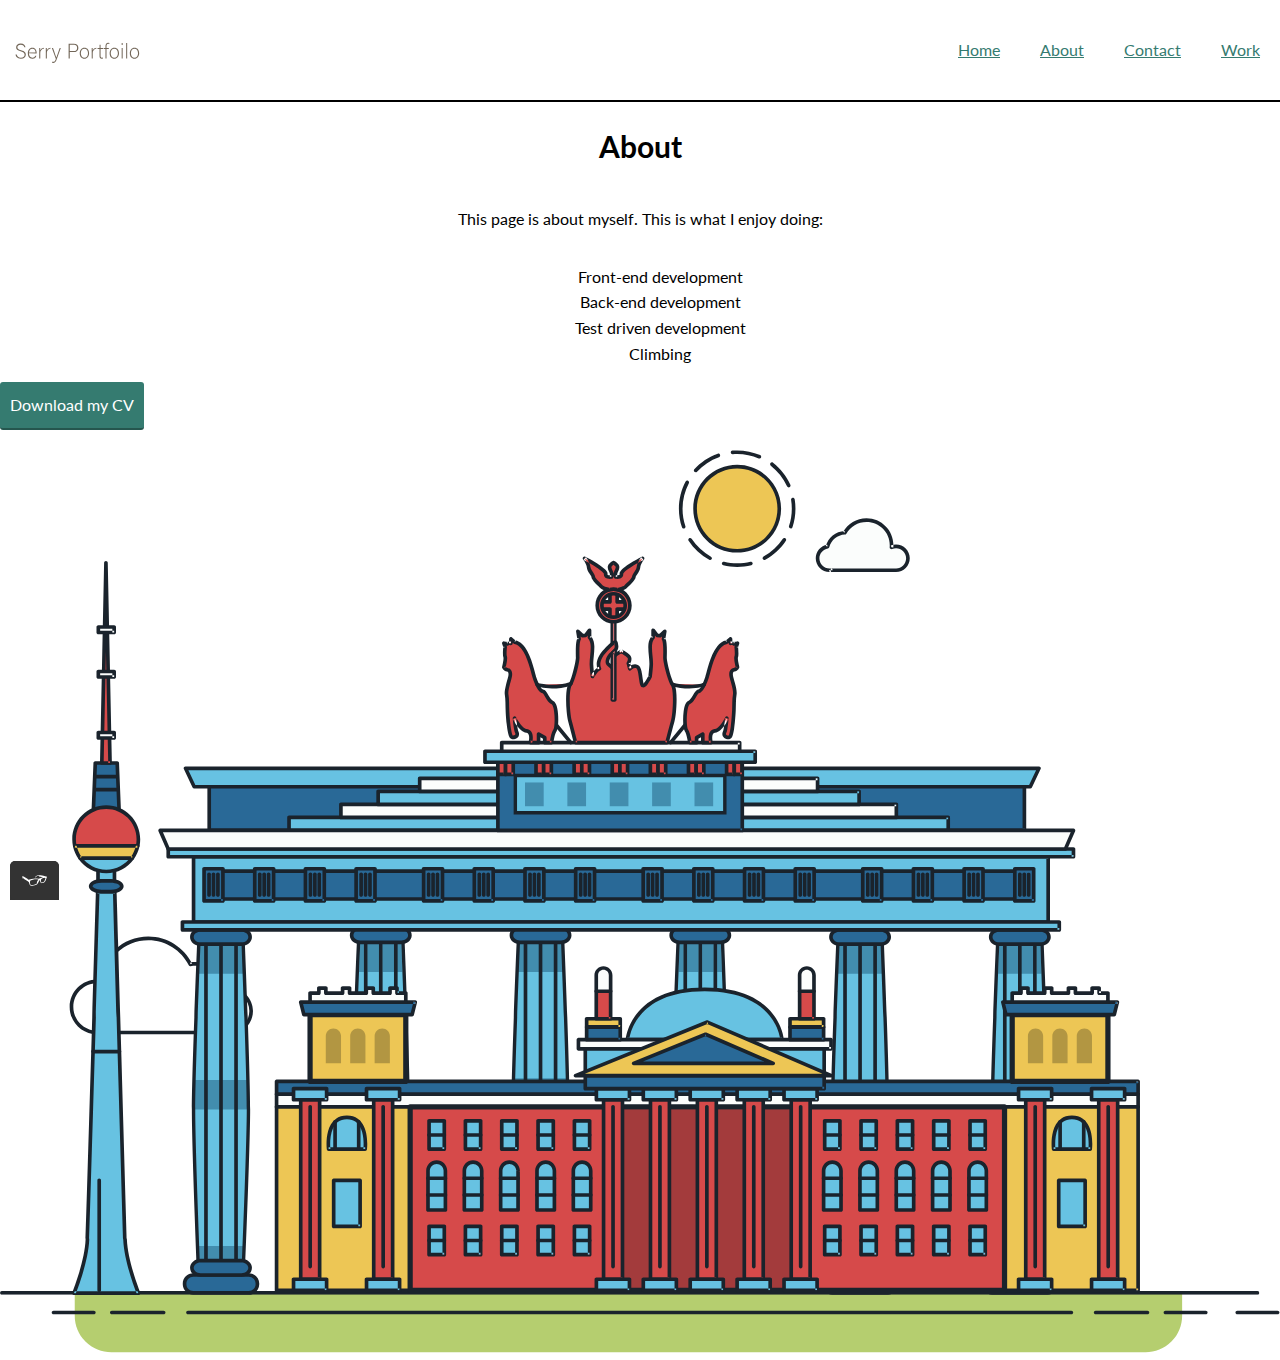
==== commit d45cae31: "update the the portfoilo" ====
--- a/about.html
+++ b/about.html
@@ -3,7 +3,7 @@
 <head>
     <meta charset="UTF-8">
     <meta name="viewport" content="width=device-width, initial-scale=1.0">
-    <title>Serry</title>
+    <title>Serry-Portfoilo About</title>
     <link rel="shortcut icon" href="img/favicon.svg" type="image/x-icon">
     <link rel="stylesheet"  type="text/css" href="css/normalize.css">
     <link rel="preconnect" href="https://fonts.googleapis.com">
@@ -35,605 +35,609 @@
           <li>Test driven development</li>
           <li>Climbing</li>
         </ul>
-                <a href="#" class="button" download target="_blank">Download my CV</a>
-                <svg id="about-picture" xmlns="http://www.w3.org/2000/svg" class="berlin-illustration" height="auto" viewBox="0 0 700 505" xmlns:xlink="http://www.w3.org/1999/xlink">
-                    <defs>
-                        <polygon id="a" points=".06 231.917 .06 .929 688.717 .929 688.717 231.917"></polygon>
-                    </defs>
-                    <g fill="none" fill-rule="evenodd">
-                      <g transform="translate(0 241)" class="cloud-front">
-                      <path fill="#1A232C" d="M87.602,29 L87.602,28 C87.326,28.001 87.103,28.024 86.927,28.033 L86.979,29.031 L87.947,28.78 C85.741,20.282 78.041,14.002 68.852,14 C67.858,14 66.904,14.096 65.98,14.231 L66.125,15.22 L67.019,14.772 C62.626,6.015 53.567,0.001 43.102,0 C29.041,0.002 17.524,10.848 16.443,24.632 L17.44,24.71 L17.606,23.724 C16.803,23.589 15.969,23.5 15.102,23.5 C6.817,23.501 0.102,30.215 0.102,38.5 C0.102,46.785 6.817,53.499 15.102,53.5 L87.602,53.5 C94.644,53.499 100.351,47.792 100.352,40.75 C100.351,33.708 94.644,28.001 87.602,28 L87.602,30 C90.573,30 93.254,31.202 95.203,33.149 C97.15,35.097 98.351,37.778 98.352,40.75 C98.351,43.722 97.15,46.403 95.203,48.351 C93.254,50.298 90.573,51.5 87.602,51.5 L15.102,51.5 C11.509,51.5 8.265,50.046 5.909,47.692 C3.555,45.337 2.102,42.093 2.102,38.5 C2.102,34.907 3.555,31.663 5.909,29.308 C8.265,26.954 11.509,25.5 15.102,25.5 C15.831,25.5 16.553,25.575 17.273,25.697 C17.551,25.743 17.832,25.672 18.055,25.499 C18.277,25.325 18.414,25.07 18.436,24.789 C19.436,12.04 30.094,1.998 43.102,2 C52.786,1.999 61.163,7.564 65.231,15.669 C65.425,16.055 65.842,16.272 66.27,16.21 C67.132,16.084 67.988,16 68.852,16 C77.108,15.998 84.027,21.647 86.011,29.283 C86.13,29.741 86.557,30.054 87.031,30.03 C87.27,30.017 87.457,29.999 87.602,30 L87.602,29" transform="translate(38 36)"></path>
-                        </g>
-                        <path fill="#B5CE6F" d="M646.484,484.382 C646.484,489.501 644.531,494.62 640.627,498.525 C636.722,502.43 631.603,504.382 626.484,504.382 L60.873,504.382 C55.754,504.382 50.636,502.43 46.731,498.525 C42.826,494.62 40.873,489.501 40.873,484.382 L40.873,471.917 L646.484,471.917 L646.484,484.382"></path>
-                        <polyline fill="#67C2E2" points="334.824 185.029 101.449 185.029 106.209 195.08 563.438 195.08 568.2 185.029 334.824 185.029"></polyline>
-                        <path fill="#1A232C" d="M334.824,185.029 L334.824,184.029 L101.449,184.029 C101.104,184.029 100.788,184.203 100.604,184.494 C100.42,184.785 100.398,185.146 100.545,185.457 L105.306,195.508 C105.471,195.856 105.824,196.079 106.209,196.079 L563.438,196.079 C563.824,196.079 564.177,195.856 564.342,195.508 L569.104,185.457 C569.251,185.146 569.229,184.785 569.045,184.494 C568.861,184.203 568.544,184.029 568.2,184.029 L334.824,184.029 L334.824,186.029 L566.62,186.029 L562.806,194.08 L106.842,194.08 L103.029,186.029 L334.824,186.029 L334.824,185.029"></path>
-                        <polygon fill="#296997" points="114.416 218.974 560.222 218.974 560.222 195.08 114.416 195.08"></polygon>
-                        <path fill="#1A232C" d="M560.222,218.974 L560.222,217.974 L115.416,217.974 L115.416,196.079 L559.222,196.079 L559.222,218.974 L560.222,218.974 L560.222,217.974 L560.222,218.974 L561.222,218.974 L561.222,195.08 C561.222,194.816 561.115,194.559 560.929,194.372 C560.742,194.186 560.485,194.08 560.222,194.08 L114.416,194.08 C114.152,194.08 113.895,194.186 113.708,194.372 C113.522,194.559 113.416,194.816 113.416,195.08 L113.416,218.974 C113.416,219.237 113.522,219.495 113.708,219.681 C113.895,219.867 114.152,219.974 114.416,219.974 L560.222,219.974 C560.485,219.974 560.742,219.867 560.929,219.681 C561.115,219.495 561.222,219.237 561.222,218.974 L560.222,218.974"></path>
-                        <polygon fill="#67C2E2" points="105.85 269.08 573.225 269.08 573.225 233.398 105.85 233.398"></polygon>
-                        <path fill="#1A232C" d="M573.225,233.398 L573.225,232.398 L105.85,232.398 C105.587,232.398 105.329,232.505 105.143,232.691 C104.957,232.877 104.85,233.134 104.85,233.398 L104.85,269.08 C104.85,269.344 104.957,269.601 105.143,269.788 C105.329,269.974 105.587,270.08 105.85,270.08 L573.225,270.08 C573.488,270.08 573.745,269.974 573.932,269.788 C574.118,269.601 574.225,269.344 574.225,269.08 L574.225,233.398 C574.225,233.134 574.118,232.877 573.932,232.691 C573.745,232.505 573.488,232.398 573.225,232.398 L573.225,233.398 L572.225,233.398 L572.225,268.08 L106.85,268.08 L106.85,234.398 L573.225,234.398 L573.225,233.398 L572.225,233.398 L573.225,233.398"></path>
-                        <polygon fill="#296997" points="116.751 256.508 562.557 256.508 562.557 241.243 116.751 241.243"></polygon>
-                        <path fill="#1A232C" d="M562.557,256.508 L562.557,255.508 L117.75,255.508 L117.75,242.243 L561.557,242.243 L561.557,256.508 L562.557,256.508 L562.557,255.508 L562.557,256.508 L563.557,256.508 L563.557,241.243 C563.557,240.979 563.45,240.722 563.264,240.535 C563.078,240.349 562.82,240.243 562.557,240.243 L116.75,240.243 C116.487,240.243 116.23,240.349 116.043,240.535 C115.857,240.722 115.751,240.979 115.751,241.243 L115.751,256.508 C115.751,256.771 115.857,257.029 116.043,257.215 C116.23,257.401 116.487,257.508 116.751,257.508 L562.557,257.508 C562.82,257.508 563.077,257.401 563.264,257.215 C563.45,257.029 563.557,256.771 563.557,256.508 L562.557,256.508"></path>
-                        <polygon fill="#67C2E2" points="158.07 218.974 518.563 218.974 518.563 211.858 158.07 211.858"></polygon>
-                        <path fill="#1A232C" d="M518.563,211.858 L518.563,210.858 L158.07,210.858 C157.807,210.858 157.549,210.964 157.363,211.151 C157.177,211.337 157.07,211.594 157.07,211.858 L157.07,218.974 C157.07,219.237 157.177,219.495 157.363,219.681 C157.549,219.867 157.807,219.974 158.07,219.974 L518.563,219.974 C518.826,219.974 519.083,219.867 519.27,219.681 C519.456,219.495 519.562,219.237 519.562,218.974 L519.562,211.858 C519.562,211.594 519.456,211.337 519.27,211.151 C519.083,210.964 518.826,210.858 518.563,210.858 L518.563,211.858 L517.563,211.858 L517.563,217.974 L159.07,217.974 L159.07,212.858 L518.563,212.858 L518.563,211.858 L517.563,211.858 L518.563,211.858"></path>
-                        <polygon fill="#FBFDFC" points="186.438 211.858 490.194 211.858 490.194 204.741 186.438 204.741"></polygon>
-                        <path fill="#1A232C" d="M490.194,204.741 L490.194,203.741 L186.438,203.741 C186.175,203.741 185.917,203.848 185.731,204.034 C185.545,204.221 185.438,204.478 185.438,204.741 L185.438,211.858 C185.438,212.121 185.545,212.379 185.731,212.565 C185.917,212.751 186.175,212.858 186.438,212.858 L490.194,212.858 C490.458,212.858 490.715,212.751 490.902,212.565 C491.088,212.379 491.194,212.121 491.194,211.858 L491.194,204.741 C491.194,204.478 491.088,204.221 490.902,204.034 C490.715,203.848 490.458,203.741 490.194,203.741 L490.194,204.741 L489.194,204.741 L489.194,210.858 L187.438,210.858 L187.438,205.741 L490.194,205.741 L490.194,204.741 L489.194,204.741 L490.194,204.741"></path>
-                        <polygon fill="#67C2E2" points="206.805 204.741 469.828 204.741 469.828 197.624 206.805 197.624"></polygon>
-                        <path fill="#1A232C" d="M469.828,197.624 L469.828,196.624 L206.805,196.624 C206.541,196.624 206.284,196.731 206.098,196.917 C205.911,197.103 205.805,197.361 205.805,197.624 L205.805,204.741 C205.805,205.005 205.911,205.262 206.098,205.449 C206.284,205.635 206.541,205.741 206.805,205.741 L469.828,205.741 C470.091,205.741 470.349,205.635 470.535,205.449 C470.722,205.262 470.828,205.005 470.828,204.741 L470.828,197.624 C470.828,197.361 470.722,197.103 470.535,196.917 C470.349,196.731 470.091,196.624 469.828,196.624 L469.828,197.624 L468.828,197.624 L468.828,203.741 L207.805,203.741 L207.805,198.624 L469.828,198.624 L469.828,197.624 L468.828,197.624 L469.828,197.624"></path>
-                        <polygon fill="#FBFDFC" points="229.521 197.624 447.111 197.624 447.111 190.509 229.521 190.509"></polygon>
-                        <path fill="#1A232C" d="M447.111,190.509 L447.111,189.509 L229.521,189.509 C229.258,189.509 229,189.616 228.814,189.802 C228.628,189.988 228.521,190.246 228.521,190.509 L228.521,197.624 C228.521,197.888 228.628,198.145 228.814,198.332 C229,198.518 229.258,198.624 229.521,198.624 L447.111,198.624 C447.375,198.624 447.632,198.518 447.818,198.332 C448.005,198.145 448.111,197.888 448.111,197.624 L448.111,190.509 C448.111,190.246 448.005,189.988 447.818,189.802 C447.632,189.616 447.375,189.509 447.111,189.509 L447.111,190.509 L446.111,190.509 L446.111,196.624 L230.521,196.624 L230.521,191.509 L447.111,191.509 L447.111,190.509 L446.111,190.509 L447.111,190.509"></path>
-                        <path fill="#67C2E2" d="M135.607,355.447 C135.163,337.766 134.264,313.326 133.648,297.387 C133.274,287.721 133.004,281.18 133.004,281.18 L108.722,281.18 C108.722,281.18 108.452,287.721 108.079,297.387 C107.462,313.326 106.563,337.766 106.119,355.447 C105.953,362.059 105.85,367.732 105.85,371.653 L105.85,371.654 C105.85,386.117 107.243,424.332 108.089,446.189 C108.457,455.706 108.722,462.126 108.722,462.126 L133.004,462.126 C133.004,462.126 133.269,455.706 133.637,446.189 C134.482,424.332 135.876,386.117 135.876,371.654 L135.876,371.653 C135.876,367.732 135.773,362.059 135.607,355.447"></path>
-                        <path fill="#428DAE" d="M133.648 297.387L108.079 297.387C108.452 287.721 108.722 281.18 108.722 281.18L133.004 281.18C133.004 281.18 133.274 287.721 133.648 297.387M135.876 371.654L105.85 371.654 105.85 371.653C105.85 367.732 105.953 362.059 106.119 355.447L135.607 355.447C135.773 362.059 135.876 367.732 135.876 371.653L135.876 371.654M133.004 462.126L108.722 462.126C108.722 462.126 108.457 455.706 108.089 446.189L133.637 446.189C133.269 455.706 133.004 462.126 133.004 462.126"></path>
-                        <path fill="#1A232C" d="M109.612,461.199 L132.114,461.199 C132.447,453.007 134.949,390.886 134.949,371.653 C134.949,352.42 132.447,290.299 132.114,282.108 L109.612,282.108 C109.279,290.299 106.778,352.42 106.778,371.653 C106.778,390.886 109.279,453.007 109.612,461.199 Z M133.895,463.054 L107.832,463.054 L107.794,462.164 C107.766,461.466 104.922,392.193 104.922,371.653 C104.922,351.114 107.766,281.839 107.794,281.142 L107.832,280.252 L133.895,280.252 L133.931,281.142 C133.96,281.839 136.804,351.114 136.804,371.653 C136.804,392.193 133.96,461.466 133.931,462.164 L133.895,463.054 L133.895,463.054 Z"></path>
-                        <path fill="#1A232C" d="M111.638 281.18L111.638 462.126C111.638 462.679 112.086 463.126 112.638 463.126 113.19 463.126 113.638 462.679 113.638 462.126L113.638 281.18C113.638 280.628 113.19 280.18 112.638 280.18 112.086 280.18 111.638 280.628 111.638 281.18M119.863 281.18L119.863 462.126C119.863 462.679 120.311 463.126 120.863 463.126 121.416 463.126 121.863 462.679 121.863 462.126L121.863 281.18C121.863 280.628 121.416 280.18 120.863 280.18 120.311 280.18 119.863 280.628 119.863 281.18M128.088 281.18L128.088 462.126C128.088 462.679 128.536 463.126 129.088 463.126 129.64 463.126 130.088 462.679 130.088 462.126L130.088 281.18C130.088 280.628 129.64 280.18 129.088 280.18 128.536 280.18 128.088 280.628 128.088 281.18"></path>
-                        <path fill="#296997" d="M136.79,277.265 C136.79,279.418 134.675,281.18 132.09,281.18 L109.636,281.18 C107.051,281.18 104.936,279.418 104.936,277.265 C104.936,275.111 107.051,273.349 109.636,273.349 L132.09,273.349 C134.675,273.349 136.79,275.111 136.79,277.265"></path>
-                        <path fill="#1A232C" d="M136.79,277.265 L135.79,277.265 C135.789,278.005 135.433,278.704 134.769,279.262 C134.109,279.814 133.155,280.181 132.09,280.18 L109.636,280.18 C108.571,280.181 107.617,279.814 106.956,279.262 C106.293,278.704 105.936,278.005 105.936,277.265 C105.936,276.524 106.293,275.825 106.957,275.267 C107.617,274.715 108.571,274.348 109.636,274.349 L132.09,274.349 C133.155,274.348 134.109,274.716 134.769,275.267 C135.433,275.825 135.789,276.524 135.79,277.265 L137.79,277.265 C137.791,275.851 137.09,274.593 136.049,273.731 C135.006,272.863 133.61,272.35 132.09,272.349 L109.636,272.349 C108.116,272.35 106.72,272.863 105.676,273.731 C104.636,274.593 103.935,275.851 103.936,277.265 C103.935,278.678 104.636,279.937 105.677,280.798 C106.72,281.666 108.116,282.179 109.636,282.18 L132.09,282.18 C133.61,282.179 135.006,281.666 136.049,280.798 C137.09,279.937 137.791,278.678 137.79,277.265 L136.79,277.265"></path>
-                        <path fill="#296997" d="M140.775,467.217 C140.775,469.803 138.661,471.917 136.076,471.917 L105.65,471.917 C103.065,471.917 100.951,469.803 100.951,467.217 L100.951,466.825 C100.951,464.241 103.065,462.126 105.65,462.126 L136.076,462.126 C138.661,462.126 140.775,464.241 140.775,466.825 L140.775,467.217"></path>
-                        <path fill="#1A232C" d="M140.775,467.217 L139.775,467.217 C139.775,468.235 139.361,469.155 138.688,469.83 C138.013,470.503 137.093,470.917 136.076,470.917 L105.65,470.917 C104.633,470.917 103.713,470.504 103.038,469.83 C102.365,469.155 101.951,468.235 101.951,467.217 L101.951,466.825 C101.951,465.808 102.365,464.889 103.038,464.214 C103.713,463.54 104.633,463.127 105.65,463.126 L136.076,463.126 C137.093,463.127 138.013,463.54 138.688,464.214 C139.362,464.889 139.775,465.808 139.775,466.825 L139.775,467.217 L141.775,467.217 L141.775,466.825 C141.772,463.684 139.217,461.13 136.076,461.126 L105.65,461.126 C102.509,461.13 99.955,463.684 99.951,466.825 L99.951,467.217 C99.954,470.36 102.509,472.914 105.65,472.917 L136.076,472.917 C139.217,472.914 141.772,470.36 141.775,467.217 L140.775,467.217"></path>
-                        <path fill="#296997" d="M136.79,458.208 C136.79,460.363 134.675,462.126 132.09,462.126 L109.636,462.126 C107.051,462.126 104.936,460.363 104.936,458.208 C104.936,456.057 107.051,454.292 109.636,454.292 L132.09,454.292 C134.675,454.292 136.79,456.057 136.79,458.208"></path>
-                        <path fill="#1A232C" d="M136.79,458.208 L135.79,458.208 C135.789,458.949 135.432,459.649 134.769,460.207 C134.108,460.76 133.154,461.128 132.09,461.126 L109.636,461.126 C108.572,461.128 107.617,460.76 106.957,460.207 C106.293,459.649 105.936,458.949 105.936,458.208 C105.936,457.47 106.293,456.77 106.957,456.212 C107.617,455.659 108.572,455.291 109.636,455.292 L132.09,455.292 C133.154,455.291 134.108,455.659 134.769,456.212 C135.433,456.77 135.789,457.47 135.79,458.208 L137.79,458.208 C137.791,456.796 137.09,455.538 136.05,454.675 C135.006,453.808 133.61,453.294 132.09,453.292 L109.636,453.292 C108.115,453.294 106.719,453.808 105.676,454.675 C104.636,455.538 103.935,456.796 103.936,458.208 C103.935,459.622 104.636,460.881 105.676,461.743 C106.72,462.611 108.116,463.125 109.636,463.126 L132.09,463.126 C133.61,463.125 135.006,462.611 136.05,461.743 C137.09,460.881 137.791,459.622 137.79,458.208 L136.79,458.208"></path>
-                        <path fill="#67C2E2" d="M572.471,355.447 C572.025,337.766 571.126,313.326 570.51,297.387 C570.137,287.721 569.867,281.18 569.867,281.18 L545.585,281.18 C545.585,281.18 545.315,287.721 544.942,297.387 C544.326,313.326 543.427,337.766 542.981,355.447 C542.815,362.059 542.713,367.732 542.713,371.653 L542.713,371.654 C542.713,386.117 544.107,424.332 544.952,446.189 C545.32,455.706 545.585,462.126 545.585,462.126 L569.867,462.126 C569.867,462.126 570.132,455.706 570.499,446.189 C571.346,424.332 572.739,386.117 572.739,371.654 L572.739,371.653 C572.739,367.732 572.637,362.059 572.471,355.447"></path>
-                        <path fill="#428DAE" d="M569.582 297.387L566.951 297.387 566.951 282.108 568.977 282.108C569.063 284.206 569.29 289.841 569.582 297.387M564.951 297.387L545.871 297.387C546.162 289.841 546.39 284.206 546.476 282.108L564.951 282.108 564.951 297.387M571.8 369.187L566.951 369.187 566.951 356.265 571.562 356.265C571.685 361.272 571.771 365.701 571.8 369.187M564.951 369.187L543.653 369.187C543.684 365.512 543.777 360.79 543.912 355.447L553.551 355.447 553.551 356.265 564.951 356.265 564.951 369.187"></path>
-                        <path fill="#1A232C" d="M546.476,461.199 L568.977,461.199 C569.31,453.007 571.812,390.886 571.812,371.653 C571.812,352.42 569.31,290.299 568.977,282.108 L546.476,282.108 C546.142,290.299 543.642,352.42 543.642,371.653 C543.642,390.886 546.142,453.007 546.476,461.199 M570.758,463.054 L544.694,463.054 L544.658,462.164 C544.629,461.466 541.785,392.193 541.785,371.653 C541.785,351.114 544.629,281.839 544.658,281.142 L544.694,280.252 L570.758,280.252 L570.795,281.142 C570.823,281.839 573.667,351.114 573.667,371.653 C573.667,392.193 570.823,461.466 570.795,462.164 L570.758,463.054"></path>
-                        <path fill="#1A232C" d="M548.501 281.18L548.501 462.126C548.501 462.679 548.949 463.126 549.501 463.126 550.053 463.126 550.501 462.679 550.501 462.126L550.501 281.18C550.501 280.628 550.053 280.18 549.501 280.18 548.949 280.18 548.501 280.628 548.501 281.18M556.727 281.18L556.727 462.126C556.727 462.679 557.174 463.126 557.727 463.126 558.279 463.126 558.727 462.679 558.727 462.126L558.727 281.18C558.727 280.628 558.279 280.18 557.727 280.18 557.174 280.18 556.727 280.628 556.727 281.18M564.951 281.18L564.951 462.126C564.951 462.679 565.399 463.126 565.951 463.126 566.503 463.126 566.951 462.679 566.951 462.126L566.951 281.18C566.951 280.628 566.503 280.18 565.951 280.18 565.399 280.18 564.951 280.628 564.951 281.18"></path>
-                        <path fill="#296997" d="M573.653,277.265 C573.653,279.418 571.537,281.18 568.953,281.18 L546.499,281.18 C543.915,281.18 541.799,279.418 541.799,277.265 C541.799,275.111 543.915,273.349 546.499,273.349 L568.953,273.349 C571.537,273.349 573.653,275.111 573.653,277.265"></path>
-                        <path fill="#1A232C" d="M573.653,277.265 L572.653,277.265 C572.653,278.005 572.296,278.704 571.632,279.262 C570.972,279.814 570.017,280.181 568.953,280.18 L546.499,280.18 C545.435,280.181 544.48,279.814 543.82,279.262 C543.156,278.704 542.8,278.005 542.799,277.265 C542.8,276.525 543.156,275.825 543.82,275.267 C544.481,274.715 545.435,274.348 546.499,274.349 L568.953,274.349 C570.017,274.348 570.972,274.715 571.632,275.267 C572.296,275.825 572.653,276.525 572.653,277.265 L574.653,277.265 C574.654,275.851 573.953,274.593 572.912,273.731 C571.869,272.863 570.473,272.35 568.953,272.349 L546.499,272.349 C544.979,272.35 543.583,272.863 542.54,273.731 C541.499,274.593 540.798,275.851 540.799,277.265 C540.798,278.679 541.499,279.937 542.54,280.798 C543.583,281.666 544.979,282.179 546.499,282.18 L568.953,282.18 C570.473,282.179 571.869,281.666 572.912,280.798 C573.953,279.937 574.654,278.679 574.653,277.265 L573.653,277.265"></path>
-                        <path fill="#296997" d="M577.639,467.217 C577.639,469.803 575.524,471.917 572.938,471.917 L542.514,471.917 C539.929,471.917 537.813,469.803 537.813,467.217 L537.813,466.825 C537.813,464.241 539.929,462.126 542.514,462.126 L572.938,462.126 C575.524,462.126 577.639,464.241 577.639,466.825 L577.639,467.217"></path>
-                        <path fill="#1A232C" d="M577.639,467.217 L576.639,467.217 C576.638,468.235 576.225,469.155 575.551,469.83 C574.876,470.503 573.956,470.917 572.938,470.917 L542.514,470.917 C541.497,470.917 540.576,470.503 539.901,469.83 C539.227,469.155 538.814,468.234 538.813,467.217 L538.813,466.825 C538.814,465.808 539.227,464.889 539.901,464.214 C540.576,463.54 541.497,463.127 542.514,463.126 L572.938,463.126 C573.956,463.127 574.876,463.54 575.551,464.214 C576.225,464.888 576.638,465.808 576.639,466.825 L576.639,467.217 L578.639,467.217 L578.639,466.825 C578.635,463.684 576.081,461.13 572.938,461.126 L542.514,461.126 C539.372,461.13 536.817,463.684 536.813,466.825 L536.813,467.217 C536.817,470.36 539.372,472.914 542.514,472.917 L572.938,472.917 C576.081,472.914 578.635,470.359 578.639,467.217 L577.639,467.217"></path>
-                        <path fill="#296997" d="M573.653,458.208 C573.653,460.363 571.537,462.126 568.953,462.126 L546.499,462.126 C543.915,462.126 541.799,460.363 541.799,458.208 C541.799,456.057 543.915,454.292 546.499,454.292 L568.953,454.292 C571.537,454.292 573.653,456.057 573.653,458.208"></path>
-                        <path fill="#1A232C" d="M573.653,458.208 L572.653,458.208 C572.653,458.949 572.296,459.649 571.632,460.207 C570.971,460.76 570.017,461.128 568.953,461.126 L546.499,461.126 C545.435,461.128 544.481,460.76 543.82,460.207 C543.157,459.649 542.799,458.949 542.799,458.208 C542.799,457.47 543.156,456.77 543.82,456.212 C544.481,455.659 545.435,455.291 546.499,455.292 L568.953,455.292 C570.017,455.291 570.971,455.659 571.632,456.212 C572.296,456.77 572.653,457.47 572.653,458.208 L574.653,458.208 C574.654,456.796 573.953,455.538 572.912,454.675 C571.869,453.808 570.473,453.294 568.953,453.292 L546.499,453.292 C544.979,453.294 543.583,453.808 542.54,454.675 C541.499,455.538 540.798,456.796 540.799,458.208 C540.798,459.622 541.499,460.881 542.54,461.743 C543.583,462.611 544.979,463.125 546.499,463.126 L568.953,463.126 C570.473,463.125 571.869,462.611 572.912,461.743 C573.953,460.881 574.654,459.622 574.653,458.208 L573.653,458.208"></path>
-                        <path fill="#67C2E2" d="M485.098,355.447 C484.654,337.766 483.753,313.326 483.137,297.387 C482.764,287.721 482.494,281.18 482.494,281.18 L458.213,281.18 C458.213,281.18 457.942,287.721 457.569,297.387 C456.953,313.326 456.055,337.766 455.608,355.447 C455.443,362.059 455.34,367.732 455.34,371.653 L455.34,371.654 C455.34,386.117 456.733,424.332 457.58,446.189 C457.948,455.706 458.213,462.126 458.213,462.126 L482.494,462.126 C482.494,462.126 482.759,455.706 483.126,446.189 C483.973,424.332 485.366,386.117 485.366,371.654 L485.366,371.653 C485.366,367.732 485.265,362.059 485.098,355.447"></path>
-                        <path fill="#428DAE" d="M483.137 297.387L457.569 297.387C457.942 287.721 458.213 281.18 458.213 281.18L482.494 281.18C482.494 281.18 482.764 287.721 483.137 297.387M485.355 369.187L455.351 369.187C455.382 365.502 455.475 360.78 455.608 355.447L485.098 355.447C485.232 360.78 485.325 365.502 485.355 369.187"></path>
-                        <path fill="#1A232C" d="M459.103,461.199 L481.605,461.199 C481.938,453.007 484.439,390.886 484.439,371.653 C484.439,352.42 481.938,290.299 481.605,282.108 L459.103,282.108 C458.769,290.299 456.268,352.42 456.268,371.653 C456.268,390.886 458.769,453.007 459.103,461.199 Z M483.386,463.054 L457.321,463.054 L457.285,462.164 C457.256,461.466 454.412,392.193 454.412,371.653 C454.412,351.114 457.256,281.839 457.285,281.142 L457.321,280.252 L483.386,280.252 L483.422,281.142 C483.45,281.839 486.294,351.114 486.294,371.653 C486.294,392.193 483.45,461.466 483.422,462.164 L483.386,463.054 L483.386,463.054 Z"></path>
-                        <path fill="#1A232C" d="M461.128 281.18L461.128 462.126C461.128 462.679 461.576 463.126 462.128 463.126 462.68 463.126 463.128 462.679 463.128 462.126L463.128 281.18C463.128 280.628 462.68 280.18 462.128 280.18 461.576 280.18 461.128 280.628 461.128 281.18M469.354 281.18L469.354 462.126C469.354 462.679 469.801 463.126 470.354 463.126 470.906 463.126 471.354 462.679 471.354 462.126L471.354 281.18C471.354 280.628 470.906 280.18 470.354 280.18 469.801 280.18 469.354 280.628 469.354 281.18M477.578 281.18L477.578 462.126C477.578 462.679 478.026 463.126 478.578 463.126 479.13 463.126 479.578 462.679 479.578 462.126L479.578 281.18C479.578 280.628 479.13 280.18 478.578 280.18 478.026 280.18 477.578 280.628 477.578 281.18"></path>
-                        <path fill="#296997" d="M486.281,277.265 C486.281,279.418 484.164,281.18 481.58,281.18 L459.126,281.18 C456.542,281.18 454.426,279.418 454.426,277.265 C454.426,275.111 456.542,273.349 459.126,273.349 L481.58,273.349 C484.164,273.349 486.281,275.111 486.281,277.265"></path>
-                        <path fill="#1A232C" d="M486.281,277.265 L485.281,277.265 C485.281,278.005 484.924,278.704 484.26,279.262 C483.599,279.814 482.644,280.181 481.58,280.18 L459.126,280.18 C458.062,280.181 457.107,279.814 456.447,279.262 C455.783,278.704 455.427,278.005 455.426,277.265 C455.427,276.525 455.783,275.825 456.447,275.267 C457.108,274.715 458.062,274.348 459.126,274.349 L481.58,274.349 C482.644,274.348 483.599,274.716 484.26,275.268 C484.924,275.825 485.281,276.525 485.281,277.265 L487.281,277.265 C487.282,275.851 486.58,274.593 485.54,273.731 C484.496,272.863 483.1,272.35 481.58,272.349 L459.126,272.349 C457.606,272.35 456.21,272.863 455.167,273.731 C454.126,274.593 453.425,275.851 453.426,277.265 C453.425,278.679 454.126,279.937 455.167,280.798 C456.21,281.666 457.606,282.179 459.126,282.18 L481.58,282.18 C483.1,282.179 484.496,281.666 485.54,280.799 C486.58,279.937 487.282,278.679 487.281,277.265 L486.281,277.265"></path>
-                        <path fill="#296997" d="M490.266,467.217 C490.266,469.803 488.151,471.917 485.565,471.917 L455.141,471.917 C452.556,471.917 450.44,469.803 450.44,467.217 L450.44,466.825 C450.44,464.241 452.556,462.126 455.141,462.126 L485.565,462.126 C488.151,462.126 490.266,464.241 490.266,466.825 L490.266,467.217"></path>
-                        <path fill="#1A232C" d="M490.266,467.217 L489.266,467.217 C489.265,468.235 488.852,469.155 488.178,469.83 C487.503,470.503 486.583,470.917 485.565,470.917 L455.141,470.917 C454.124,470.917 453.203,470.503 452.528,469.83 C451.854,469.155 451.441,468.234 451.44,467.217 L451.44,466.825 C451.441,465.808 451.854,464.889 452.528,464.214 C453.203,463.54 454.124,463.127 455.141,463.126 L485.565,463.126 C486.583,463.127 487.503,463.54 488.178,464.214 C488.852,464.888 489.265,465.808 489.266,466.825 L489.266,467.217 L491.266,467.217 L491.266,466.825 C491.262,463.684 488.708,461.13 485.565,461.126 L455.141,461.126 C451.999,461.13 449.444,463.684 449.44,466.825 L449.44,467.217 C449.444,470.36 451.999,472.914 455.141,472.917 L485.565,472.917 C488.708,472.914 491.262,470.359 491.266,467.217 L490.266,467.217"></path>
-                        <path fill="#296997" d="M486.281,458.208 C486.281,460.363 484.164,462.126 481.58,462.126 L459.126,462.126 C456.542,462.126 454.426,460.363 454.426,458.208 C454.426,456.057 456.542,454.292 459.126,454.292 L481.58,454.292 C484.164,454.292 486.281,456.057 486.281,458.208"></path>
-                        <path fill="#1A232C" d="M486.281,458.208 L485.281,458.208 C485.281,458.949 484.923,459.649 484.26,460.207 C483.599,460.76 482.644,461.128 481.58,461.126 L459.126,461.126 C458.062,461.128 457.108,460.76 456.447,460.207 C455.784,459.649 455.427,458.949 455.426,458.208 C455.426,457.47 455.783,456.77 456.447,456.212 C457.108,455.659 458.062,455.291 459.126,455.292 L481.58,455.292 C482.644,455.291 483.598,455.659 484.26,456.212 C484.924,456.77 485.281,457.47 485.281,458.208 L487.281,458.208 C487.282,456.795 486.58,455.538 485.54,454.675 C484.496,453.808 483.1,453.294 481.58,453.292 L459.126,453.292 C457.606,453.294 456.21,453.808 455.167,454.675 C454.126,455.538 453.425,456.796 453.426,458.208 C453.425,459.622 454.126,460.881 455.167,461.743 C456.21,462.611 457.606,463.125 459.126,463.126 L481.58,463.126 C483.1,463.125 484.496,462.611 485.54,461.743 C486.581,460.881 487.282,459.622 487.281,458.208 L486.281,458.208"></path>
-                        <path fill="#67C2E2" d="M397.726,354.466 C397.28,336.787 396.381,312.346 395.765,296.407 C395.392,286.742 395.122,280.2 395.122,280.2 L370.84,280.2 C370.84,280.2 370.57,286.742 370.197,296.407 C369.581,312.346 368.682,336.787 368.236,354.466 C368.07,361.078 367.968,366.751 367.968,370.672 L367.968,370.673 C367.968,385.136 369.361,423.352 370.207,445.208 C370.575,454.726 370.84,461.146 370.84,461.146 L395.122,461.146 C395.122,461.146 395.386,454.726 395.754,445.208 C396.601,423.352 397.994,385.136 397.994,370.673 L397.994,370.672 C397.994,366.751 397.892,361.078 397.726,354.466"></path>
-                        <path fill="#428DAE" d="M394.837 296.407L392.206 296.407 392.206 281.127 394.233 281.127C394.318 283.225 394.545 288.861 394.837 296.407L394.837 296.407zM383.981 296.407L390.206 296.407 390.206 281.127 383.981 281.127 383.981 296.407zM375.756 296.407L381.98 296.407 381.98 281.127 375.756 281.127 375.756 296.407zM373.756 296.407L371.126 296.407C371.417 288.861 371.645 283.225 371.73 281.127L373.756 281.127 373.756 296.407 373.756 296.407zM397.062 369.187L392.206 369.187 392.206 354.466 396.796 354.466C396.943 360.298 397.041 365.389 397.062 369.187L397.062 369.187zM383.981 369.187L390.206 369.187 390.206 354.466 383.981 354.466 383.981 369.187zM375.756 369.187L381.98 369.187 381.98 354.466 375.756 354.466 375.756 369.187zM373.756 369.187L368.9 369.187C368.921 365.389 369.019 360.298 369.166 354.466L373.756 354.466 373.756 369.187 373.756 369.187z"></path>
-                        <path fill="#1A232C" d="M371.73,460.218 L394.233,460.218 C394.565,452.027 397.066,389.906 397.066,370.672 C397.066,351.44 394.565,289.319 394.233,281.127 L371.73,281.127 C371.397,289.319 368.895,351.44 368.895,370.672 C368.895,389.906 371.397,452.027 371.73,460.218 M396.013,462.074 L369.949,462.074 L369.912,461.184 C369.884,460.486 367.04,391.212 367.04,370.672 C367.04,350.133 369.884,280.859 369.912,280.162 L369.949,279.272 L396.013,279.272 L396.05,280.162 C396.078,280.859 398.922,350.133 398.922,370.672 C398.922,391.212 396.078,460.486 396.05,461.184 L396.013,462.074"></path>
-                        <path fill="#1A232C" d="M373.756 280.2L373.756 461.146C373.756 461.698 374.203 462.146 374.756 462.146 375.308 462.146 375.756 461.698 375.756 461.146L375.756 280.2C375.756 279.647 375.308 279.2 374.756 279.2 374.203 279.2 373.756 279.647 373.756 280.2M381.98 280.2L381.98 461.146C381.98 461.698 382.428 462.146 382.98 462.146 383.533 462.146 383.981 461.698 383.981 461.146L383.981 280.2C383.981 279.647 383.533 279.2 382.98 279.2 382.428 279.2 381.98 279.647 381.98 280.2M390.206 280.2L390.206 461.146C390.206 461.698 390.654 462.146 391.206 462.146 391.758 462.146 392.206 461.698 392.206 461.146L392.206 280.2C392.206 279.647 391.758 279.2 391.206 279.2 390.654 279.2 390.206 279.647 390.206 280.2"></path>
-                        <path fill="#296997" d="M398.908,276.285 C398.908,278.439 396.792,280.2 394.208,280.2 L371.754,280.2 C369.17,280.2 367.053,278.439 367.053,276.285 C367.053,274.13 369.17,272.369 371.754,272.369 L394.208,272.369 C396.792,272.369 398.908,274.13 398.908,276.285"></path>
-                        <path fill="#1A232C" d="M398.908,276.285 L397.908,276.285 C397.907,277.025 397.551,277.724 396.887,278.281 C396.227,278.833 395.272,279.201 394.208,279.2 L371.754,279.2 C370.69,279.201 369.735,278.833 369.074,278.281 C368.41,277.724 368.053,277.025 368.053,276.285 C368.053,275.544 368.41,274.845 369.074,274.287 C369.735,273.735 370.69,273.367 371.754,273.369 L394.208,273.369 C395.272,273.367 396.227,273.735 396.887,274.287 C397.551,274.844 397.907,275.544 397.908,276.285 L399.908,276.285 C399.909,274.871 399.208,273.612 398.167,272.75 C397.124,271.883 395.728,271.37 394.208,271.369 L371.754,271.369 C370.234,271.37 368.838,271.883 367.794,272.75 C366.754,273.612 366.052,274.871 366.053,276.285 C366.052,277.699 366.754,278.957 367.795,279.818 C368.838,280.686 370.234,281.198 371.754,281.2 L394.208,281.2 C395.728,281.198 397.123,280.686 398.167,279.818 C399.208,278.957 399.909,277.698 399.908,276.285 L398.908,276.285"></path>
-                        <path fill="#296997" d="M402.894,466.237 C402.894,468.823 400.779,470.937 398.193,470.937 L367.768,470.937 C365.183,470.937 363.068,468.823 363.068,466.237 L363.068,465.844 C363.068,463.26 365.183,461.146 367.768,461.146 L398.193,461.146 C400.779,461.146 402.894,463.26 402.894,465.844 L402.894,466.237"></path>
-                        <path fill="#1A232C" d="M402.894,466.237 L401.894,466.237 C401.893,467.254 401.48,468.174 400.806,468.849 C400.131,469.523 399.211,469.937 398.193,469.937 L367.768,469.937 C366.751,469.937 365.831,469.523 365.156,468.849 C364.482,468.174 364.069,467.254 364.068,466.237 L364.068,465.844 C364.069,464.828 364.482,463.908 365.156,463.233 C365.831,462.56 366.751,462.146 367.768,462.146 L398.193,462.146 C399.211,462.146 400.131,462.56 400.806,463.233 C401.48,463.908 401.893,464.828 401.894,465.844 L401.894,466.237 L403.894,466.237 L403.894,465.844 C403.89,462.703 401.336,460.15 398.193,460.146 L367.768,460.146 C364.626,460.15 362.072,462.703 362.068,465.844 L362.068,466.237 C362.072,469.379 364.626,471.933 367.768,471.937 L398.193,471.937 C401.336,471.933 403.89,469.379 403.894,466.237 L402.894,466.237"></path>
-                        <path fill="#296997" d="M398.908,457.228 C398.908,459.382 396.792,461.146 394.208,461.146 L371.754,461.146 C369.17,461.146 367.053,459.382 367.053,457.228 C367.053,455.077 369.17,453.312 371.754,453.312 L394.208,453.312 C396.792,453.312 398.908,455.077 398.908,457.228"></path>
-                        <path fill="#1A232C" d="M398.908,457.228 L397.908,457.228 C397.908,457.968 397.55,458.669 396.887,459.226 C396.226,459.779 395.272,460.147 394.208,460.146 L371.754,460.146 C370.69,460.147 369.736,459.779 369.074,459.226 C368.411,458.668 368.053,457.968 368.053,457.228 C368.053,456.489 368.41,455.789 369.074,455.231 C369.736,454.679 370.69,454.311 371.754,454.312 L394.208,454.312 C395.272,454.311 396.226,454.679 396.887,455.231 C397.551,455.789 397.908,456.489 397.908,457.228 L399.908,457.228 C399.909,455.815 399.208,454.557 398.167,453.695 C397.124,452.827 395.728,452.313 394.208,452.312 L371.754,452.312 C370.234,452.313 368.838,452.827 367.794,453.695 C366.754,454.557 366.052,455.815 366.053,457.228 C366.052,458.642 366.753,459.901 367.794,460.763 C368.838,461.631 370.234,462.145 371.754,462.146 L394.208,462.146 C395.728,462.145 397.124,461.631 398.167,460.763 C399.208,459.9 399.909,458.642 399.908,457.228 L398.908,457.228"></path>
-                        <path fill="#67C2E2" d="M310.353,354.466 C309.908,336.787 309.009,312.346 308.393,296.407 C308.019,286.742 307.75,280.2 307.75,280.2 L283.467,280.2 C283.467,280.2 283.198,286.742 282.824,296.407 C282.208,312.346 281.309,336.787 280.864,354.466 C280.698,361.078 280.596,366.751 280.596,370.672 L280.596,370.673 C280.596,385.136 281.989,423.352 282.834,445.208 C283.202,454.726 283.467,461.146 283.467,461.146 L307.75,461.146 C307.75,461.146 308.014,454.726 308.382,445.208 C309.228,423.352 310.622,385.136 310.622,370.673 L310.622,370.672 C310.622,366.751 310.518,361.078 310.353,354.466"></path>
-                        <path fill="#428DAE" d="M308.393 296.407L282.824 296.407C283.198 286.742 283.467 280.2 283.467 280.2L307.75 280.2C307.75 280.2 308.019 286.742 308.393 296.407M310.617 369.187L280.6 369.187C280.621 365.377 280.718 360.285 280.864 354.466L310.353 354.466C310.498 360.285 310.596 365.377 310.617 369.187"></path>
-                        <path fill="#1A232C" d="M284.357,460.218 L306.86,460.218 C307.193,452.027 309.694,389.906 309.694,370.672 C309.694,351.44 307.193,289.319 306.86,281.127 L284.357,281.127 C284.024,289.319 281.523,351.44 281.523,370.672 C281.523,389.906 284.024,452.027 284.357,460.218 Z M308.639,462.074 L282.576,462.074 L282.54,461.184 C282.511,460.486 279.668,391.212 279.668,370.672 C279.668,350.133 282.511,280.859 282.54,280.162 L282.576,279.272 L308.639,279.272 L308.677,280.162 C308.706,280.859 311.549,350.133 311.549,370.672 C311.549,391.212 308.706,460.486 308.677,461.184 L308.639,462.074 L308.639,462.074 Z"></path>
-                        <path fill="#1A232C" d="M286.383 280.2L286.383 461.146C286.383 461.698 286.831 462.146 287.383 462.146 287.936 462.146 288.383 461.698 288.383 461.146L288.383 280.2C288.383 279.647 287.936 279.2 287.383 279.2 286.831 279.2 286.383 279.647 286.383 280.2M294.608 280.2L294.608 461.146C294.608 461.698 295.056 462.146 295.608 462.146 296.161 462.146 296.608 461.698 296.608 461.146L296.608 280.2C296.608 279.647 296.161 279.2 295.608 279.2 295.056 279.2 294.608 279.647 294.608 280.2M302.834 280.2L302.834 461.146C302.834 461.698 303.281 462.146 303.834 462.146 304.386 462.146 304.834 461.698 304.834 461.146L304.834 280.2C304.834 279.647 304.386 279.2 303.834 279.2 303.281 279.2 302.834 279.647 302.834 280.2"></path>
-                        <path fill="#296997" d="M311.535,276.285 C311.535,278.439 309.42,280.2 306.836,280.2 L284.381,280.2 C281.797,280.2 279.681,278.439 279.681,276.285 C279.681,274.13 281.797,272.369 284.381,272.369 L306.836,272.369 C309.42,272.369 311.535,274.13 311.535,276.285"></path>
-                        <path fill="#1A232C" d="M311.535,276.285 L310.535,276.285 C310.534,277.025 310.177,277.724 309.514,278.282 C308.854,278.833 307.901,279.201 306.836,279.2 L284.381,279.2 C283.316,279.201 282.362,278.833 281.702,278.281 C281.038,277.724 280.681,277.025 280.681,276.285 C280.681,275.544 281.038,274.844 281.702,274.287 C282.362,273.735 283.317,273.367 284.381,273.369 L306.836,273.369 C307.9,273.367 308.854,273.735 309.514,274.287 C310.177,274.844 310.534,275.544 310.535,276.285 L312.535,276.285 C312.535,274.871 311.835,273.613 310.795,272.75 C309.751,271.883 308.356,271.37 306.836,271.369 L284.381,271.369 C282.861,271.37 281.465,271.883 280.422,272.75 C279.381,273.612 278.68,274.871 278.681,276.285 C278.68,277.698 279.381,278.957 280.422,279.818 C281.465,280.686 282.861,281.198 284.381,281.2 L306.836,281.2 C308.356,281.198 309.751,280.685 310.794,279.818 C311.835,278.956 312.535,277.698 312.535,276.285 L311.535,276.285"></path>
-                        <path fill="#296997" d="M315.522,466.237 C315.522,468.823 313.407,470.937 310.821,470.937 L280.396,470.937 C277.811,470.937 275.696,468.823 275.696,466.237 L275.696,465.844 C275.696,463.26 277.811,461.146 280.396,461.146 L310.821,461.146 C313.407,461.146 315.522,463.26 315.522,465.844 L315.522,466.237"></path>
-                        <path fill="#1A232C" d="M315.522,466.237 L314.522,466.237 C314.521,467.254 314.108,468.174 313.434,468.849 C312.759,469.523 311.838,469.937 310.821,469.937 L280.396,469.937 C279.379,469.937 278.458,469.523 277.783,468.849 C277.11,468.174 276.696,467.254 276.696,466.237 L276.696,465.844 C276.696,464.828 277.11,463.908 277.783,463.233 C278.458,462.56 279.379,462.146 280.396,462.146 L310.821,462.146 C311.838,462.146 312.759,462.56 313.434,463.233 C314.108,463.908 314.521,464.828 314.522,465.844 L314.522,466.237 L316.521,466.237 L316.521,465.844 C316.518,462.703 313.963,460.15 310.821,460.146 L280.396,460.146 C277.254,460.15 274.7,462.703 274.696,465.844 L274.696,466.237 C274.699,469.379 277.254,471.933 280.396,471.937 L310.821,471.937 C313.963,471.933 316.518,469.379 316.521,466.237 L315.522,466.237"></path>
-                        <path fill="#296997" d="M311.535,457.228 C311.535,459.382 309.42,461.146 306.836,461.146 L284.381,461.146 C281.797,461.146 279.681,459.382 279.681,457.228 C279.681,455.077 281.797,453.312 284.381,453.312 L306.836,453.312 C309.42,453.312 311.535,455.077 311.535,457.228"></path>
-                        <path fill="#1A232C" d="M311.535,457.228 L310.535,457.228 C310.534,457.969 310.177,458.669 309.514,459.227 C308.854,459.779 307.9,460.147 306.836,460.146 L284.381,460.146 C283.317,460.147 282.363,459.779 281.702,459.227 C281.038,458.669 280.681,457.968 280.681,457.228 C280.681,456.489 281.038,455.789 281.702,455.231 C282.363,454.679 283.317,454.311 284.381,454.312 L306.836,454.312 C307.9,454.311 308.854,454.679 309.514,455.231 C310.177,455.789 310.534,456.489 310.535,457.228 L312.535,457.228 C312.535,455.815 311.835,454.558 310.795,453.695 C309.752,452.827 308.356,452.313 306.836,452.312 L284.381,452.312 C282.861,452.313 281.465,452.827 280.422,453.695 C279.381,454.557 278.68,455.815 278.681,457.228 C278.68,458.642 279.381,459.9 280.422,460.763 C281.465,461.631 282.861,462.145 284.381,462.146 L306.836,462.146 C308.356,462.145 309.752,461.631 310.795,460.763 C311.835,459.9 312.535,458.641 312.535,457.228 L311.535,457.228"></path>
-                        <path fill="#67C2E2" d="M222.981,354.466 C222.535,336.787 221.636,312.346 221.02,296.407 C220.647,286.742 220.377,280.2 220.377,280.2 L196.094,280.2 C196.094,280.2 195.825,286.742 195.452,296.407 C194.835,312.346 193.936,336.787 193.491,354.466 C193.325,361.078 193.223,366.751 193.223,370.672 L193.223,370.673 C193.223,385.136 194.616,423.352 195.462,445.208 C195.83,454.726 196.094,461.146 196.094,461.146 L220.377,461.146 C220.377,461.146 220.642,454.726 221.009,445.208 C221.855,423.352 223.249,385.136 223.249,370.673 L223.249,370.672 C223.249,366.751 223.146,361.078 222.981,354.466"></path>
-                        <path fill="#428DAE" d="M220.091 296.407L209.236 296.407 209.236 281.127 219.487 281.127C219.573 283.225 219.8 288.861 220.091 296.407L220.091 296.407zM201.011 296.407L207.236 296.407 207.236 281.127 201.011 281.127 201.011 296.407zM199.011 296.407L196.381 296.407C196.672 288.861 196.899 283.225 196.985 281.127L199.011 281.127 199.011 296.407 199.011 296.407zM222.317 369.187L209.236 369.187 209.236 356.265 221.923 356.265 221.923 354.466 222.051 354.466C222.198 360.298 222.296 365.389 222.317 369.187L222.317 369.187zM201.011 369.187L207.236 369.187 207.236 356.265 201.011 356.265 201.011 369.187zM199.011 369.187L194.155 369.187C194.174 365.784 194.255 361.345 194.377 356.265L199.011 356.265 199.011 369.187 199.011 369.187z"></path>
-                        <path fill="#1A232C" d="M196.985,460.218 L219.487,460.218 C219.82,452.027 222.321,389.906 222.321,370.672 C222.321,351.44 219.82,289.319 219.487,281.127 L196.985,281.127 C196.651,289.319 194.151,351.44 194.151,370.672 C194.151,389.906 196.651,452.027 196.985,460.218 M221.267,462.074 L195.204,462.074 L195.167,461.184 C195.138,460.486 192.295,391.212 192.295,370.672 C192.295,350.133 195.138,280.859 195.167,280.162 L195.204,279.272 L221.267,279.272 L221.305,280.162 C221.334,280.859 224.177,350.133 224.177,370.672 C224.177,391.212 221.334,460.486 221.305,461.184 L221.267,462.074"></path>
-                        <path fill="#1A232C" d="M199.011 280.2L199.011 461.146C199.011 461.698 199.458 462.146 200.011 462.146 200.563 462.146 201.011 461.698 201.011 461.146L201.011 280.2C201.011 279.647 200.563 279.2 200.011 279.2 199.458 279.2 199.011 279.647 199.011 280.2M207.236 280.2L207.236 461.146C207.236 461.698 207.684 462.146 208.236 462.146 208.788 462.146 209.236 461.698 209.236 461.146L209.236 280.2C209.236 279.647 208.788 279.2 208.236 279.2 207.684 279.2 207.236 279.647 207.236 280.2M215.461 280.2L215.461 461.146C215.461 461.698 215.909 462.146 216.461 462.146 217.013 462.146 217.461 461.698 217.461 461.146L217.461 280.2C217.461 279.647 217.013 279.2 216.461 279.2 215.909 279.2 215.461 279.647 215.461 280.2"></path>
-                        <path fill="#296997" d="M224.162,276.285 C224.162,278.439 222.047,280.2 219.463,280.2 L197.008,280.2 C194.424,280.2 192.308,278.439 192.308,276.285 C192.308,274.13 194.424,272.369 197.008,272.369 L219.463,272.369 C222.047,272.369 224.162,274.13 224.162,276.285"></path>
-                        <path fill="#1A232C" d="M224.162,276.285 L223.162,276.285 C223.161,277.025 222.805,277.724 222.142,278.282 C221.482,278.833 220.528,279.201 219.463,279.2 L197.008,279.2 C195.944,279.201 194.99,278.833 194.329,278.281 C193.665,277.724 193.308,277.025 193.308,276.285 C193.308,275.544 193.665,274.845 194.329,274.287 C194.99,273.735 195.944,273.367 197.008,273.369 L219.463,273.369 C220.528,273.367 221.481,273.735 222.142,274.287 C222.805,274.844 223.161,275.544 223.162,276.285 L225.162,276.285 C225.163,274.871 224.462,273.613 223.422,272.75 C222.379,271.883 220.983,271.37 219.463,271.369 L197.008,271.369 C195.489,271.37 194.093,271.883 193.049,272.75 C192.008,273.612 191.307,274.871 191.308,276.285 C191.307,277.698 192.008,278.957 193.049,279.818 C194.093,280.686 195.489,281.198 197.008,281.2 L219.463,281.2 C220.983,281.198 222.379,280.686 223.422,279.818 C224.462,278.956 225.163,277.698 225.162,276.285 L224.162,276.285"></path>
-                        <path fill="#296997" d="M228.149,466.237 C228.149,468.823 226.034,470.937 223.448,470.937 L193.022,470.937 C190.438,470.937 188.323,468.823 188.323,466.237 L188.323,465.844 C188.323,463.26 190.438,461.146 193.022,461.146 L223.448,461.146 C226.034,461.146 228.149,463.26 228.149,465.844 L228.149,466.237"></path>
-                        <path fill="#1A232C" d="M228.149,466.237 L227.149,466.237 C227.149,467.254 226.735,468.174 226.061,468.849 C225.386,469.523 224.466,469.937 223.448,469.937 L193.022,469.937 C192.006,469.937 191.086,469.523 190.411,468.849 C189.737,468.174 189.324,467.254 189.323,466.237 L189.323,465.844 C189.324,464.828 189.737,463.908 190.411,463.233 C191.086,462.56 192.006,462.146 193.022,462.146 L223.448,462.146 C224.466,462.146 225.386,462.56 226.061,463.233 C226.735,463.908 227.149,464.828 227.149,465.844 L227.149,466.237 L229.149,466.237 L229.149,465.844 C229.145,462.703 226.59,460.15 223.448,460.146 L193.022,460.146 C189.881,460.15 187.327,462.703 187.323,465.844 L187.323,466.237 C187.327,469.379 189.881,471.933 193.022,471.937 L223.448,471.937 C226.59,471.933 229.145,469.379 229.149,466.237 L228.149,466.237"></path>
-                        <path fill="#296997" d="M224.162,457.228 C224.162,459.382 222.047,461.146 219.463,461.146 L197.008,461.146 C194.424,461.146 192.308,459.382 192.308,457.228 C192.308,455.077 194.424,453.312 197.008,453.312 L219.463,453.312 C222.047,453.312 224.162,455.077 224.162,457.228"></path>
-                        <path fill="#1A232C" d="M224.162,457.228 L223.162,457.228 C223.161,457.969 222.805,458.669 222.141,459.227 C221.481,459.779 220.527,460.147 219.463,460.146 L197.008,460.146 C195.944,460.147 194.99,459.779 194.329,459.227 C193.665,458.669 193.308,457.968 193.308,457.228 C193.308,456.489 193.665,455.789 194.329,455.231 C194.99,454.679 195.945,454.311 197.008,454.312 L219.463,454.312 C220.527,454.311 221.481,454.679 222.141,455.231 C222.805,455.789 223.161,456.489 223.162,457.228 L225.162,457.228 C225.163,455.815 224.462,454.557 223.422,453.695 C222.379,452.827 220.984,452.313 219.463,452.312 L197.008,452.312 C195.488,452.313 194.092,452.827 193.049,453.695 C192.008,454.557 191.307,455.815 191.308,457.228 C191.307,458.642 192.008,459.9 193.049,460.763 C194.092,461.631 195.488,462.145 197.008,462.146 L219.463,462.146 C220.983,462.145 222.379,461.631 223.422,460.763 C224.462,459.9 225.163,458.641 225.162,457.228 L224.162,457.228"></path>
-                        <polygon fill="#67C2E2" points="99.774 273.349 579.301 273.349 579.301 269.08 99.774 269.08"></polygon>
-                        <path fill="#1A232C" d="M579.301,273.349 L579.301,272.349 L100.774,272.349 L100.774,270.08 L578.301,270.08 L578.301,273.349 L579.301,273.349 L579.301,272.349 L579.301,273.349 L580.301,273.349 L580.301,269.08 C580.301,268.817 580.194,268.56 580.008,268.373 C579.822,268.187 579.564,268.08 579.301,268.08 L99.774,268.08 C99.511,268.08 99.254,268.187 99.067,268.373 C98.881,268.56 98.774,268.817 98.774,269.08 L98.774,273.349 C98.774,273.612 98.881,273.87 99.067,274.056 C99.254,274.242 99.511,274.349 99.774,274.349 L579.301,274.349 C579.564,274.349 579.822,274.242 580.008,274.056 C580.194,273.87 580.301,273.612 580.301,273.349 L579.301,273.349"></path>
-                        <polygon fill="#67C2E2" points="92.01 233.398 587.064 233.398 587.064 229.131 92.01 229.131"></polygon>
-                        <path fill="#1A232C" d="M587.064,233.398 L587.064,232.398 L93.01,232.398 L93.01,230.131 L586.064,230.131 L586.064,233.398 L587.064,233.398 L587.064,232.398 L587.064,233.398 L588.064,233.398 L588.064,229.131 C588.064,228.868 587.958,228.61 587.772,228.424 C587.585,228.238 587.328,228.131 587.064,228.131 L92.01,228.131 C91.746,228.131 91.489,228.238 91.303,228.424 C91.116,228.61 91.01,228.868 91.01,229.131 L91.01,233.398 C91.01,233.661 91.117,233.919 91.303,234.105 C91.489,234.291 91.746,234.398 92.01,234.398 L587.064,234.398 C587.328,234.398 587.585,234.291 587.771,234.105 C587.958,233.919 588.064,233.661 588.064,233.398 L587.064,233.398"></path>
-                        <polyline fill="#FBFDFC" points="337.318 218.974 87.572 218.974 92.01 229.131 582.626 229.131 587.064 218.974 337.318 218.974"></polyline>
-                        <path fill="#1A232C" d="M337.318,218.974 L337.318,217.974 L87.572,217.974 C87.235,217.974 86.92,218.144 86.736,218.426 C86.551,218.709 86.521,219.065 86.656,219.374 L91.093,229.532 C91.253,229.896 91.612,230.131 92.01,230.131 L582.626,230.131 C583.024,230.131 583.383,229.897 583.542,229.532 L587.981,219.374 C588.116,219.065 588.086,218.709 587.901,218.426 C587.716,218.144 587.402,217.974 587.064,217.974 L337.318,217.974 L337.318,219.974 L585.536,219.974 L581.972,228.131 L92.664,228.131 L89.1,219.974 L337.318,219.974 L337.318,218.974"></path>
-                        <polygon fill="#296997" points="272.283 218.974 405.943 218.974 405.943 181.701 272.283 181.701"></polygon>
-                        <path fill="#1A232C" d="M405.943,218.974 L405.943,217.974 L273.283,217.974 L273.283,182.701 L404.943,182.701 L404.943,218.974 L405.943,218.974 L405.943,217.974 L405.943,218.974 L406.943,218.974 L406.943,181.701 C406.943,181.437 406.837,181.18 406.65,180.993 C406.464,180.807 406.207,180.701 405.943,180.701 L272.283,180.701 C272.02,180.701 271.762,180.807 271.576,180.993 C271.39,181.18 271.283,181.437 271.283,181.701 L271.283,218.974 C271.283,219.237 271.39,219.495 271.576,219.681 C271.762,219.867 272.02,219.974 272.283,219.974 L405.943,219.974 C406.207,219.974 406.464,219.867 406.65,219.681 C406.837,219.495 406.943,219.237 406.943,218.974 L405.943,218.974"></path>
-                        <polygon fill="#67C2E2" points="281.833 209.312 396.393 209.312 396.393 188.946 281.833 188.946"></polygon>
-                        <polygon fill="#428DAE" points="287.111 205.753 297.328 205.753 297.328 192.749 287.111 192.749"></polygon>
-                        <polygon fill="#428DAE" points="310.284 205.753 320.501 205.753 320.501 192.749 310.284 192.749"></polygon>
-                        <polygon fill="#428DAE" points="333.457 205.753 343.673 205.753 343.673 192.749 333.457 192.749"></polygon>
-                        <polygon fill="#428DAE" points="356.63 205.753 366.847 205.753 366.847 192.749 356.63 192.749"></polygon>
-                        <polygon fill="#428DAE" points="379.804 205.753 390.02 205.753 390.02 192.749 379.804 192.749"></polygon>
-                        <path fill="#1A232C" d="M282.761,208.384 L395.465,208.384 L395.465,189.873 L282.761,189.873 L282.761,208.384 Z M280.905,210.24 L397.32,210.24 L397.32,188.018 L280.905,188.018 L280.905,210.24 Z"></path>
-                        <polygon fill="#D64A4A" points="272.283 188.359 276.48 188.359 276.48 181.701 272.283 181.701"></polygon>
-                        <path fill="#1A232C" d="M276.48,188.359 L276.48,187.359 L273.283,187.359 L273.283,182.701 L275.48,182.701 L275.48,188.359 L276.48,188.359 L276.48,187.359 L276.48,188.359 L277.48,188.359 L277.48,181.701 C277.48,181.437 277.374,181.18 277.188,180.993 C277.001,180.807 276.744,180.701 276.48,180.701 L272.283,180.701 C272.02,180.701 271.762,180.807 271.576,180.993 C271.39,181.18 271.283,181.437 271.283,181.701 L271.283,188.359 C271.283,188.622 271.39,188.88 271.576,189.066 C271.762,189.252 272.02,189.359 272.283,189.359 L276.48,189.359 C276.744,189.359 277.001,189.252 277.188,189.066 C277.374,188.88 277.48,188.622 277.48,188.359 L276.48,188.359"></path>
-                        <polygon fill="#D64A4A" points="276.48 188.359 280.678 188.359 280.678 181.701 276.48 181.701"></polygon>
-                        <path fill="#1A232C" d="M280.678,188.359 L280.678,187.359 L277.48,187.359 L277.48,182.701 L279.678,182.701 L279.678,188.359 L280.678,188.359 L280.678,187.359 L280.678,188.359 L281.678,188.359 L281.678,181.701 C281.678,181.437 281.571,181.18 281.385,180.993 C281.199,180.807 280.941,180.701 280.678,180.701 L276.48,180.701 C276.217,180.701 275.96,180.807 275.773,180.993 C275.587,181.18 275.48,181.437 275.48,181.701 L275.48,188.359 C275.48,188.622 275.587,188.88 275.773,189.066 C275.96,189.252 276.217,189.359 276.48,189.359 L280.678,189.359 C280.941,189.359 281.199,189.252 281.385,189.066 C281.571,188.88 281.678,188.622 281.678,188.359 L280.678,188.359"></path>
-                        <polygon fill="#D64A4A" points="293.13 188.359 297.328 188.359 297.328 181.701 293.13 181.701"></polygon>
-                        <path fill="#1A232C" d="M297.328,188.359 L297.328,187.359 L294.13,187.359 L294.13,182.701 L296.328,182.701 L296.328,188.359 L297.328,188.359 L297.328,187.359 L297.328,188.359 L298.328,188.359 L298.328,181.701 C298.328,181.437 298.221,181.18 298.035,180.993 C297.849,180.807 297.591,180.701 297.328,180.701 L293.13,180.701 C292.867,180.701 292.609,180.807 292.423,180.993 C292.237,181.18 292.13,181.437 292.13,181.701 L292.13,188.359 C292.13,188.622 292.237,188.88 292.423,189.066 C292.609,189.252 292.867,189.359 293.13,189.359 L297.328,189.359 C297.591,189.359 297.849,189.252 298.035,189.066 C298.221,188.88 298.328,188.622 298.328,188.359 L297.328,188.359"></path>
-                        <polygon fill="#D64A4A" points="297.328 188.359 301.524 188.359 301.524 181.701 297.328 181.701"></polygon>
-                        <path fill="#1A232C" d="M301.524,188.359 L301.524,187.359 L298.328,187.359 L298.328,182.701 L300.524,182.701 L300.524,188.359 L301.524,188.359 L301.524,187.359 L301.524,188.359 L302.524,188.359 L302.524,181.701 C302.524,181.437 302.418,181.18 302.232,180.993 C302.045,180.807 301.788,180.701 301.524,180.701 L297.328,180.701 C297.064,180.701 296.807,180.807 296.621,180.993 C296.434,181.18 296.328,181.437 296.328,181.701 L296.328,188.359 C296.328,188.622 296.434,188.88 296.621,189.066 C296.807,189.252 297.064,189.359 297.328,189.359 L301.524,189.359 C301.788,189.359 302.045,189.252 302.232,189.066 C302.418,188.88 302.524,188.622 302.524,188.359 L301.524,188.359"></path>
-                        <polygon fill="#D64A4A" points="313.977 188.359 318.175 188.359 318.175 181.701 313.977 181.701"></polygon>
-                        <path fill="#1A232C" d="M318.175,188.359 L318.175,187.359 L314.977,187.359 L314.977,182.701 L317.175,182.701 L317.175,188.359 L318.175,188.359 L318.175,187.359 L318.175,188.359 L319.175,188.359 L319.175,181.701 C319.175,181.437 319.068,181.18 318.882,180.993 C318.696,180.807 318.438,180.701 318.175,180.701 L313.977,180.701 C313.714,180.701 313.456,180.807 313.27,180.993 C313.084,181.18 312.977,181.437 312.977,181.701 L312.977,188.359 C312.977,188.622 313.084,188.88 313.27,189.066 C313.456,189.252 313.714,189.359 313.977,189.359 L318.175,189.359 C318.438,189.359 318.696,189.252 318.882,189.066 C319.068,188.88 319.175,188.622 319.175,188.359 L318.175,188.359"></path>
-                        <polygon fill="#D64A4A" points="318.175 188.359 322.372 188.359 322.372 181.701 318.175 181.701"></polygon>
-                        <path fill="#1A232C" d="M322.372,188.359 L322.372,187.359 L319.175,187.359 L319.175,182.701 L321.372,182.701 L321.372,188.359 L322.372,188.359 L322.372,187.359 L322.372,188.359 L323.372,188.359 L323.372,181.701 C323.372,181.437 323.265,181.18 323.079,180.993 C322.893,180.807 322.635,180.701 322.372,180.701 L318.175,180.701 C317.911,180.701 317.654,180.807 317.468,180.993 C317.281,181.18 317.175,181.437 317.175,181.701 L317.175,188.359 C317.175,188.622 317.282,188.88 317.468,189.066 C317.654,189.252 317.911,189.359 318.175,189.359 L322.372,189.359 C322.635,189.359 322.892,189.252 323.079,189.066 C323.265,188.88 323.372,188.622 323.372,188.359 L322.372,188.359"></path>
-                        <polygon fill="#D64A4A" points="334.824 188.359 339.022 188.359 339.022 181.701 334.824 181.701"></polygon>
-                        <path fill="#1A232C" d="M339.022,188.359 L339.022,187.359 L335.824,187.359 L335.824,182.701 L338.021,182.701 L338.022,188.359 L339.022,188.359 L339.022,187.359 L339.022,188.359 L340.021,188.359 L340.021,181.701 C340.021,181.437 339.915,181.18 339.729,180.993 C339.542,180.807 339.285,180.701 339.022,180.701 L334.824,180.701 C334.561,180.701 334.303,180.807 334.117,180.993 C333.931,181.18 333.824,181.437 333.824,181.701 L333.824,188.359 C333.824,188.622 333.931,188.88 334.117,189.066 C334.303,189.252 334.561,189.359 334.824,189.359 L339.022,189.359 C339.285,189.359 339.542,189.252 339.729,189.066 C339.915,188.88 340.021,188.622 340.021,188.359 L339.022,188.359"></path>
-                        <polygon fill="#D64A4A" points="339.022 188.359 343.219 188.359 343.219 181.701 339.022 181.701"></polygon>
-                        <path fill="#1A232C" d="M343.219,188.359 L343.219,187.359 L340.021,187.359 L340.021,182.701 L342.219,182.701 L342.219,188.359 L343.219,188.359 L343.219,187.359 L343.219,188.359 L344.219,188.359 L344.219,181.701 C344.219,181.437 344.112,181.18 343.926,180.993 C343.74,180.807 343.482,180.701 343.219,180.701 L339.022,180.701 C338.758,180.701 338.501,180.807 338.314,180.993 C338.128,181.18 338.022,181.437 338.022,181.701 L338.022,188.359 C338.022,188.622 338.128,188.88 338.314,189.066 C338.501,189.252 338.758,189.359 339.022,189.359 L343.219,189.359 C343.482,189.359 343.74,189.252 343.926,189.066 C344.112,188.88 344.219,188.622 344.219,188.359 L343.219,188.359"></path>
-                        <polygon fill="#D64A4A" points="355.671 188.359 359.868 188.359 359.868 181.701 355.671 181.701"></polygon>
-                        <path fill="#1A232C" d="M359.868,188.359 L359.868,187.359 L356.671,187.359 L356.671,182.701 L358.868,182.701 L358.868,188.359 L359.868,188.359 L359.868,187.359 L359.868,188.359 L360.868,188.359 L360.868,181.701 C360.868,181.437 360.762,181.18 360.575,180.993 C360.389,180.807 360.132,180.701 359.868,180.701 L355.671,180.701 C355.408,180.701 355.15,180.807 354.964,180.993 C354.778,181.18 354.671,181.437 354.671,181.701 L354.671,188.359 C354.671,188.622 354.778,188.88 354.964,189.066 C355.15,189.252 355.408,189.359 355.671,189.359 L359.868,189.359 C360.132,189.359 360.389,189.252 360.575,189.066 C360.762,188.88 360.868,188.622 360.868,188.359 L359.868,188.359"></path>
-                        <polygon fill="#D64A4A" points="359.868 188.359 364.065 188.359 364.065 181.701 359.868 181.701"></polygon>
-                        <path fill="#1A232C" d="M364.065,188.359 L364.065,187.359 L360.868,187.359 L360.868,182.701 L363.065,182.701 L363.065,188.359 L364.065,188.359 L364.065,187.359 L364.065,188.359 L365.065,188.359 L365.065,181.701 C365.065,181.437 364.959,181.18 364.773,180.993 C364.586,180.807 364.329,180.701 364.065,180.701 L359.868,180.701 C359.605,180.701 359.347,180.807 359.161,180.993 C358.975,181.18 358.868,181.437 358.868,181.701 L358.868,188.359 C358.868,188.622 358.975,188.88 359.161,189.066 C359.347,189.252 359.605,189.359 359.868,189.359 L364.065,189.359 C364.329,189.359 364.586,189.252 364.773,189.066 C364.959,188.88 365.065,188.622 365.065,188.359 L364.065,188.359"></path>
-                        <polygon fill="#D64A4A" points="376.518 188.359 380.715 188.359 380.715 181.701 376.518 181.701"></polygon>
-                        <path fill="#1A232C" d="M380.715,188.359 L380.715,187.359 L377.518,187.359 L377.518,182.701 L379.715,182.701 L379.715,188.359 L380.715,188.359 L380.715,187.359 L380.715,188.359 L381.715,188.359 L381.715,181.701 C381.715,181.437 381.608,181.18 381.422,180.993 C381.236,180.807 380.978,180.701 380.715,180.701 L376.518,180.701 C376.254,180.701 375.997,180.807 375.81,180.993 C375.624,181.18 375.518,181.437 375.518,181.701 L375.518,188.359 C375.518,188.622 375.624,188.88 375.81,189.066 C375.997,189.252 376.254,189.359 376.518,189.359 L380.715,189.359 C380.978,189.359 381.236,189.252 381.422,189.066 C381.608,188.88 381.715,188.622 381.715,188.359 L380.715,188.359"></path>
-                        <polygon fill="#D64A4A" points="380.715 188.359 384.912 188.359 384.912 181.701 380.715 181.701"></polygon>
-                        <path fill="#1A232C" d="M384.912,188.359 L384.912,187.359 L381.715,187.359 L381.715,182.701 L383.912,182.701 L383.912,188.359 L384.912,188.359 L384.912,187.359 L384.912,188.359 L385.912,188.359 L385.912,181.701 C385.912,181.437 385.805,181.18 385.619,180.993 C385.433,180.807 385.175,180.701 384.912,180.701 L380.715,180.701 C380.452,180.701 380.194,180.807 380.008,180.993 C379.822,181.18 379.715,181.437 379.715,181.701 L379.715,188.359 C379.715,188.622 379.822,188.88 380.008,189.066 C380.194,189.252 380.452,189.359 380.715,189.359 L384.912,189.359 C385.175,189.359 385.433,189.252 385.619,189.066 C385.805,188.88 385.912,188.622 385.912,188.359 L384.912,188.359"></path>
-                        <polygon fill="#D64A4A" points="397.364 188.359 401.561 188.359 401.561 181.701 397.364 181.701"></polygon>
-                        <path fill="#1A232C" d="M401.561,188.359 L401.561,187.359 L398.364,187.359 L398.364,182.701 L400.561,182.701 L400.561,188.359 L401.561,188.359 L401.561,187.359 L401.561,188.359 L402.561,188.359 L402.561,181.701 C402.561,181.437 402.454,181.18 402.268,180.993 C402.081,180.807 401.824,180.701 401.561,180.701 L397.364,180.701 C397.101,180.701 396.843,180.807 396.657,180.993 C396.471,181.18 396.364,181.437 396.364,181.701 L396.364,188.359 C396.364,188.622 396.471,188.88 396.657,189.066 C396.843,189.252 397.101,189.359 397.364,189.359 L401.561,189.359 C401.824,189.359 402.081,189.252 402.268,189.066 C402.454,188.88 402.561,188.622 402.561,188.359 L401.561,188.359"></path>
-                        <polygon fill="#D64A4A" points="401.561 188.359 405.759 188.359 405.759 181.701 401.561 181.701"></polygon>
-                        <path fill="#1A232C" d="M405.759,188.359 L405.759,187.359 L402.561,187.359 L402.561,182.701 L404.759,182.701 L404.759,188.359 L405.759,188.359 L405.759,187.359 L405.759,188.359 L406.759,188.359 L406.759,181.701 C406.759,181.437 406.652,181.18 406.466,180.993 C406.28,180.807 406.022,180.701 405.759,180.701 L401.561,180.701 C401.297,180.701 401.04,180.807 400.853,180.993 C400.667,181.18 400.561,181.437 400.561,181.701 L400.561,188.359 C400.561,188.622 400.667,188.88 400.853,189.066 C401.04,189.252 401.297,189.359 401.561,189.359 L405.759,189.359 C406.022,189.359 406.28,189.252 406.466,189.066 C406.652,188.88 406.759,188.622 406.759,188.359 L405.759,188.359"></path>
-                        <polygon fill="#67C2E2" points="265.221 181.701 413.006 181.701 413.006 175.695 265.221 175.695"></polygon>
-                        <path fill="#1A232C" d="M413.006,175.695 L413.006,174.695 L265.221,174.695 C264.957,174.695 264.7,174.801 264.514,174.988 C264.327,175.174 264.221,175.431 264.221,175.695 L264.221,181.701 C264.221,181.964 264.327,182.221 264.514,182.408 C264.7,182.594 264.957,182.701 265.221,182.701 L413.006,182.701 C413.269,182.701 413.527,182.594 413.713,182.408 C413.899,182.221 414.006,181.964 414.006,181.701 L414.006,175.695 C414.006,175.431 413.899,175.174 413.713,174.988 C413.527,174.801 413.269,174.695 413.006,174.695 L413.006,175.695 L412.006,175.695 L412.006,180.701 L266.221,180.701 L266.221,176.695 L413.006,176.695 L413.006,175.695 L412.006,175.695 L413.006,175.695"></path>
-                        <polygon fill="#FBFDFC" points="274.382 175.695 404.506 175.695 404.506 170.979 274.382 170.979"></polygon>
-                        <path fill="#1A232C" d="M404.506,170.979 L404.506,169.979 L274.382,169.979 C274.119,169.979 273.861,170.086 273.675,170.272 C273.489,170.458 273.382,170.716 273.382,170.979 L273.382,175.695 C273.382,175.958 273.489,176.216 273.675,176.402 C273.861,176.588 274.119,176.695 274.382,176.695 L404.506,176.695 C404.769,176.695 405.027,176.588 405.213,176.402 C405.399,176.216 405.506,175.958 405.506,175.695 L405.506,170.979 C405.506,170.716 405.399,170.458 405.213,170.272 C405.027,170.086 404.769,169.979 404.506,169.979 L404.506,170.979 L403.506,170.979 L403.506,174.695 L275.382,174.695 L275.382,171.979 L404.506,171.979 L404.506,170.979 L403.506,170.979 L404.506,170.979"></path>
-                        <path fill="#D64A4A" d="M375.91,159.845 L366.735,170.979"></path>
-                        <path fill="#1A232C" d="M375.138,159.209 L365.964,170.343 C365.612,170.769 365.673,171.399 366.099,171.751 C366.526,172.102 367.156,172.041 367.507,171.615 L376.682,160.481 C377.033,160.055 376.972,159.425 376.546,159.073 C376.12,158.722 375.49,158.783 375.138,159.209"></path>
-                        <path fill="#D64A4A" d="M401.361,153.429 C401.361,153.429 400.742,167.964 398.733,168.119 C396.723,168.273 395.486,167.037 396.259,165.335 C397.031,163.634 397.495,157.604 397.495,157.604 C397.495,157.604 394.402,164.098 390.847,164.562 C387.29,165.026 388.837,170.979 388.837,170.979 L384.353,170.979 L384.353,166.263 L380.95,168.273 L380.95,170.979 L377.239,170.979 C377.239,170.979 376.621,165.953 375.384,164.252 C374.147,162.552 374.147,150.336 376.775,149.099 C379.404,147.862 380.485,143.068 382.033,142.914 C383.579,142.759 385.435,139.049 386.672,135.183 C387.909,131.317 390.46,117.285 397.418,116.009 L399.506,114.269 L399.506,116.704 C399.506,116.704 400.55,116.473 401.361,116.936 L403.333,116.588 L402.637,118.676 C402.637,118.676 403.101,122.851 402.637,124.011 C402.173,125.17 403.333,129.693 403.333,129.693 C403.333,129.693 402.985,130.737 401.478,131.085 C399.97,131.433 399.622,132.593 399.854,134.448 C400.086,136.304 402.289,141.986 401.825,144.653 C401.361,147.321 401.519,150.726 401.361,153.429"></path>
-                        <path fill="#1A232C" d="M401.361,153.429 L400.362,153.387 C400.362,153.387 400.353,153.608 400.332,154.002 C400.26,155.379 400.05,158.847 399.645,161.95 C399.444,163.499 399.189,164.962 398.898,165.982 C398.756,166.49 398.597,166.888 398.479,167.088 L398.408,167.196 L398.387,167.221 L398.569,167.406 L398.449,167.179 L398.387,167.221 L398.569,167.406 L398.449,167.179 L398.697,167.651 L398.657,167.121 L398.449,167.179 L398.697,167.651 L398.657,167.121 L398.4,167.132 C397.86,167.133 397.483,166.988 397.289,166.836 C397.096,166.675 397.036,166.56 397.026,166.316 C397.026,166.178 397.06,165.99 397.169,165.749 C397.429,165.165 397.598,164.439 397.76,163.595 C398.232,161.093 398.49,157.699 398.492,157.681 C398.529,157.199 398.219,156.762 397.753,156.638 C397.286,156.513 396.8,156.738 396.592,157.174 L396.563,157.235 C396.404,157.559 395.603,159.129 394.473,160.622 C393.91,161.368 393.264,162.092 392.605,162.628 C391.945,163.168 391.285,163.5 390.717,163.57 C390.092,163.65 389.529,163.876 389.079,164.214 C388.399,164.723 388.006,165.437 387.788,166.143 C387.568,166.854 387.503,167.584 387.502,168.266 C387.505,169.843 387.859,171.184 387.869,171.23 L388.837,170.979 L388.837,169.979 L385.353,169.979 L385.353,166.263 C385.353,165.903 385.161,165.573 384.848,165.395 C384.535,165.216 384.154,165.219 383.844,165.402 L380.442,167.412 C380.137,167.592 379.95,167.919 379.95,168.273 L379.95,169.979 L377.239,169.979 L377.239,170.979 L378.232,170.857 C378.229,170.84 378.073,169.562 377.754,168.047 C377.594,167.289 377.395,166.472 377.146,165.71 C376.893,164.947 376.61,164.245 376.192,163.664 L376.176,163.636 C376.129,163.552 376.04,163.311 375.966,162.986 C375.733,162 375.58,160.263 375.582,158.403 C375.581,156.47 375.74,154.375 376.074,152.735 C376.24,151.917 376.452,151.213 376.681,150.727 C376.904,150.231 377.156,150.009 377.201,150.004 C378.062,149.596 378.721,148.948 379.272,148.253 C380.096,147.208 380.706,146.017 381.241,145.125 C381.505,144.681 381.752,144.314 381.942,144.105 C382.036,144 382.113,143.937 382.15,143.914 L382.173,143.901 L382.117,143.754 L382.132,143.909 L382.173,143.901 L382.117,143.754 L382.132,143.909 C382.515,143.87 382.854,143.729 383.15,143.547 C383.668,143.224 384.09,142.773 384.499,142.232 C385.107,141.42 385.67,140.39 386.198,139.232 C386.723,138.074 387.208,136.789 387.624,135.488 C387.953,134.457 388.339,132.869 388.858,131.003 C389.632,128.212 390.698,124.826 392.168,122.09 C392.9,120.722 393.733,119.522 394.645,118.638 C395.56,117.752 396.531,117.189 397.598,116.992 C397.765,116.962 397.928,116.885 398.058,116.777 L398.506,116.404 L398.506,116.704 C398.506,117.008 398.643,117.294 398.88,117.484 C399.117,117.674 399.426,117.747 399.723,117.681 L399.644,117.325 L399.716,117.682 L399.723,117.681 L399.644,117.325 L399.716,117.682 C399.725,117.68 399.905,117.646 400.129,117.646 C400.388,117.644 400.688,117.698 400.865,117.805 C401.069,117.921 401.303,117.962 401.535,117.921 L401.853,117.865 L401.688,118.36 C401.642,118.498 401.627,118.641 401.643,118.787 C401.643,118.787 401.655,118.894 401.674,119.088 C401.73,119.666 401.843,120.989 401.843,122.112 C401.843,122.485 401.83,122.836 401.803,123.115 C401.778,123.391 401.725,123.606 401.708,123.639 C401.549,124.057 401.533,124.424 401.527,124.834 C401.531,125.838 401.744,127.072 401.95,128.105 C402.157,129.132 402.362,129.931 402.364,129.942 L403.333,129.693 L402.384,129.377 L402.762,129.503 L402.395,129.347 L402.384,129.377 L402.762,129.503 L402.395,129.347 C402.392,129.356 402.329,129.497 402.165,129.654 C401.999,129.81 401.739,129.996 401.253,130.11 C400.462,130.284 399.756,130.712 399.337,131.358 C398.916,131.999 398.789,132.737 398.788,133.5 C398.788,133.844 398.815,134.201 398.861,134.572 C398.93,135.103 399.092,135.731 399.296,136.481 C399.602,137.597 400.005,138.947 400.329,140.271 C400.655,141.591 400.892,142.895 400.889,143.819 C400.889,144.076 400.872,144.301 400.84,144.482 C400.353,147.317 400.521,150.743 400.363,153.371 L400.362,153.387 L401.361,153.429 L402.36,153.487 C402.516,150.709 402.37,147.325 402.81,144.825 C402.867,144.499 402.889,144.165 402.889,143.819 C402.883,142.181 402.401,140.226 401.915,138.423 C401.671,137.525 401.422,136.673 401.225,135.952 C401.027,135.236 400.882,134.633 400.846,134.324 C400.807,134.016 400.788,133.74 400.788,133.5 C400.787,132.958 400.889,132.631 401.005,132.462 C401.122,132.297 401.261,132.17 401.703,132.059 C402.656,131.843 403.32,131.368 403.712,130.929 C404.108,130.49 404.25,130.103 404.282,130.009 C404.342,129.829 404.349,129.629 404.302,129.445 L404.269,129.315 C404.195,129.014 404.006,128.224 403.837,127.337 C403.668,126.455 403.525,125.457 403.527,124.834 C403.527,124.694 403.534,124.575 403.545,124.493 L403.561,124.4 L403.566,124.381 L403.547,124.375 L403.565,124.382 L403.566,124.381 L403.547,124.375 L403.565,124.382 C403.703,124.028 403.753,123.689 403.793,123.311 C403.83,122.935 403.843,122.529 403.843,122.112 C403.842,120.451 403.632,118.585 403.631,118.566 L402.637,118.676 L403.585,118.993 L404.282,116.905 C404.394,116.569 404.321,116.203 404.09,115.935 C403.859,115.667 403.508,115.542 403.159,115.603 L401.187,115.952 L401.361,116.936 L401.858,116.068 C401.224,115.711 400.595,115.649 400.129,115.646 C399.661,115.647 399.337,115.718 399.289,115.728 L399.506,116.704 L400.506,116.704 L400.506,114.269 C400.506,113.88 400.282,113.528 399.93,113.363 C399.578,113.198 399.165,113.252 398.866,113.501 L396.778,115.24 L397.418,116.009 L397.238,115.025 C395.176,115.405 393.519,116.71 392.195,118.377 C390.205,120.888 388.847,124.295 387.829,127.447 C387.323,129.023 386.907,130.535 386.561,131.829 C386.215,133.121 385.936,134.204 385.719,134.878 C385.118,136.76 384.36,138.607 383.599,139.946 C383.22,140.615 382.838,141.155 382.513,141.494 C382.352,141.663 382.206,141.78 382.101,141.844 C381.995,141.91 381.938,141.919 381.934,141.919 C381.485,141.964 381.12,142.169 380.841,142.397 C380.351,142.803 380.016,143.307 379.669,143.86 C379.161,144.688 378.665,145.643 378.108,146.459 C377.555,147.28 376.945,147.922 376.35,148.194 C375.615,148.556 375.203,149.184 374.869,149.88 C374.379,150.938 374.079,152.284 373.874,153.772 C373.673,155.257 373.583,156.873 373.582,158.403 C373.583,159.803 373.658,161.127 373.803,162.222 C373.876,162.77 373.966,163.261 374.081,163.689 C374.201,164.12 374.322,164.481 374.575,164.84 C374.777,165.11 375.034,165.674 375.245,166.331 C375.569,167.321 375.826,168.528 375.994,169.475 C376.079,169.949 376.142,170.358 376.185,170.648 C376.206,170.793 376.221,170.908 376.232,170.985 L376.247,171.101 C376.308,171.601 376.735,171.979 377.239,171.979 L380.95,171.979 C381.214,171.979 381.471,171.872 381.657,171.686 C381.844,171.5 381.95,171.242 381.95,170.979 L381.95,168.844 L383.353,168.015 L383.353,170.979 C383.353,171.242 383.459,171.5 383.645,171.686 C383.832,171.872 384.089,171.979 384.353,171.979 L388.837,171.979 C389.148,171.979 389.438,171.836 389.628,171.591 C389.818,171.345 389.883,171.028 389.805,170.727 L389.803,170.721 C389.776,170.62 389.5,169.458 389.502,168.266 C389.498,167.536 389.614,166.806 389.854,166.343 C389.973,166.109 390.11,165.941 390.277,165.816 C390.445,165.692 390.65,165.598 390.976,165.553 C392.149,165.395 393.157,164.785 394.035,164.04 C395.349,162.913 396.412,161.428 397.176,160.214 C397.937,159.001 398.386,158.058 398.398,158.034 L397.495,157.604 L396.498,157.527 C396.498,157.528 396.47,157.894 396.415,158.479 C396.333,159.356 396.191,160.715 396,161.994 C395.905,162.634 395.798,163.254 395.683,163.775 C395.571,164.294 395.44,164.725 395.348,164.922 C395.14,165.379 395.026,165.85 395.026,166.316 C395.016,167.158 395.435,167.95 396.075,168.426 C396.713,168.91 397.523,169.13 398.4,169.131 C398.535,169.131 398.671,169.126 398.81,169.116 C399.245,169.082 399.583,168.857 399.801,168.635 C400.213,168.207 400.418,167.722 400.63,167.14 C400.982,166.128 401.245,164.807 401.468,163.351 C402.127,158.999 402.359,153.49 402.36,153.472 L401.361,153.429 L402.36,153.487 L401.361,153.429"></path>
-                        <path fill="#D64A4A" d="M385.085,139.252 C385.085,139.252 376.873,142.052 366.735,138.714"></path>
-                        <path fill="#1A232C" d="M384.762,138.305 L384.739,138.313 C384.438,138.411 381.414,139.352 376.96,139.351 C374.127,139.351 370.717,138.973 367.048,137.764 C366.523,137.592 365.958,137.877 365.786,138.402 C365.613,138.926 365.898,139.491 366.423,139.664 C370.325,140.949 373.949,141.351 376.96,141.351 C382.011,141.35 385.335,140.222 385.408,140.198 C385.93,140.02 386.21,139.452 386.031,138.929 C385.853,138.406 385.285,138.127 384.762,138.305"></path>
-                        <polyline fill="#CA6A6F" points="334.873 122.735 336.209 121.807 336.209 103.793 334.873 103.793 334.873 122.735"></polyline>
-                        <path fill="#1A232C" d="M334.873,122.735 L335.443,123.556 L336.779,122.628 C337.049,122.441 337.209,122.135 337.209,121.807 L337.209,103.793 C337.209,103.53 337.102,103.272 336.916,103.086 C336.73,102.9 336.472,102.793 336.209,102.793 L334.873,102.793 C334.61,102.793 334.352,102.9 334.166,103.086 C333.98,103.272 333.873,103.53 333.873,103.793 L333.873,122.735 C333.873,123.108 334.079,123.448 334.41,123.621 C334.74,123.794 335.137,123.769 335.443,123.556 L334.873,122.735 L335.873,122.735 L335.873,104.793 L336.209,104.793 L336.209,103.793 L335.209,103.793 L335.209,121.284 L334.303,121.913 L334.873,122.735 L335.873,122.735 L334.873,122.735"></path>
-                        <path fill="#D64A4A" d="M367.891,139.512 C366.035,136.729 363.603,126.832 363.659,124.359 C363.715,121.885 363.909,115.777 362.865,114.269 L363.562,110.094 L361.01,112.53 L359.387,112.298 L357.183,109.514 L357.183,113.457 C357.183,113.457 355.676,114.849 355.56,118.212 C355.443,121.575 356.255,125.75 356.139,128.302 C356.023,130.853 355.549,134.796 355.549,134.796 C355.549,134.796 352.987,140.117 351.563,139.742 C350.139,139.367 350.663,130.296 348.414,129.396 C346.166,128.497 344.426,130.621 344.426,130.621 L343.614,127.606 C343.614,127.606 344.774,125.634 344.194,124.359 C343.628,123.113 339.976,121.209 339.804,121.12 L339.804,121.111 L339.796,121.116 L339.787,121.111 L339.787,121.12 C339.614,121.21 335.963,123.113 335.397,124.359 C334.816,125.634 335.977,127.606 335.977,127.606 L335.165,130.621 C335.165,130.621 334.469,129.345 332.846,128.185 C331.222,127.026 332.961,123.895 333.657,123.083 C334.353,122.271 337.601,120.415 337.137,118.096 C336.673,115.777 337.368,114.153 331.338,120.3 C325.307,126.446 327.858,130.505 327.858,130.505 C326.351,130.853 324.043,134.796 324.043,134.796 C324.043,134.796 323.568,130.853 323.452,128.302 C323.336,125.75 324.147,121.575 324.032,118.212 C323.916,114.849 322.408,113.457 322.408,113.457 L322.408,109.514 L320.205,112.298 L318.581,112.53 L316.03,110.094 L316.726,114.269 C315.682,115.777 315.875,121.885 315.931,124.359 C315.987,126.832 313.555,136.729 311.7,139.512 C309.844,142.295 310.617,155.285 311.7,159.15 C312.782,163.015 314.792,170.979 314.792,170.979 L364.799,170.979 C364.799,170.979 366.809,163.015 367.891,159.15 C368.974,155.285 369.746,142.295 367.891,139.512"></path>
-                        <path fill="#1A232C" d="M367.891,139.512 L368.723,138.957 C368.35,138.406 367.861,137.322 367.396,136.025 C366.691,134.073 365.998,131.609 365.488,129.41 C365.233,128.31 365.022,127.275 364.878,126.407 C364.733,125.542 364.656,124.828 364.658,124.447 L364.659,124.386 L364.659,124.381 C364.677,123.58 364.71,122.379 364.71,121.071 C364.71,119.714 364.675,118.244 364.547,116.949 C364.482,116.3 364.395,115.696 364.268,115.155 C364.136,114.613 363.984,114.138 363.687,113.7 L362.865,114.269 L363.852,114.433 L364.548,110.259 C364.619,109.833 364.411,109.412 364.029,109.21 C363.648,109.008 363.184,109.073 362.871,109.371 L360.671,111.471 L359.923,111.364 L357.967,108.893 C357.702,108.559 357.256,108.43 356.854,108.57 C356.452,108.71 356.183,109.088 356.183,109.514 L356.183,113.457 L357.183,113.457 L356.504,112.723 C356.362,112.843 354.68,114.514 354.56,118.178 C354.552,118.416 354.548,118.657 354.548,118.9 C354.549,120.464 354.703,122.111 354.854,123.658 C355.005,125.203 355.151,126.654 355.15,127.767 C355.15,127.939 355.147,128.102 355.14,128.257 C355.084,129.495 354.938,131.11 354.806,132.404 C354.74,133.052 354.677,133.621 354.631,134.028 C354.585,134.434 354.556,134.676 354.556,134.676 L355.549,134.796 L354.648,134.362 L354.624,134.411 C354.5,134.664 353.897,135.868 353.185,136.968 C352.832,137.516 352.447,138.038 352.119,138.379 C351.958,138.549 351.81,138.671 351.719,138.727 L351.641,138.769 L351.712,138.968 L351.712,138.76 L351.641,138.769 L351.712,138.968 L351.712,138.76 L351.712,139.173 L351.816,138.774 L351.712,138.76 L351.712,139.173 L351.816,138.774 L351.691,139.252 L352.076,138.922 C352.063,138.906 351.978,138.817 351.817,138.775 L351.691,139.252 L352.076,138.922 L352.021,138.969 L352.08,138.927 L352.076,138.922 L352.021,138.969 L352.08,138.927 C352.066,138.917 351.966,138.714 351.888,138.414 C351.741,137.884 351.611,137.06 351.488,136.142 C351.301,134.758 351.122,133.155 350.799,131.766 C350.636,131.07 350.44,130.425 350.153,129.856 C350.008,129.571 349.838,129.303 349.619,129.061 C349.401,128.821 349.124,128.603 348.786,128.468 C348.276,128.263 347.766,128.174 347.289,128.174 C346.154,128.178 345.255,128.651 344.647,129.084 C344.035,129.522 343.69,129.943 343.652,129.987 L344.426,130.621 L345.391,130.361 L344.58,127.346 L343.614,127.606 L344.476,128.113 C344.493,128.084 344.7,127.731 344.913,127.204 C345.123,126.675 345.352,125.977 345.357,125.186 C345.356,124.791 345.295,124.364 345.105,123.945 C344.969,123.65 344.791,123.418 344.593,123.196 C344.247,122.814 343.826,122.468 343.375,122.135 C342.031,121.149 340.398,120.304 340.265,120.233 L339.804,121.12 L340.804,121.12 L340.804,121.111 C340.804,120.757 340.614,120.427 340.309,120.248 C340.003,120.069 339.622,120.066 339.313,120.24 L339.306,120.244 L339.796,121.116 L340.243,120.221 L340.234,120.217 C339.923,120.061 339.557,120.078 339.261,120.261 C338.966,120.443 338.787,120.764 338.787,121.111 L338.787,121.12 L339.787,121.12 L339.326,120.233 C339.226,120.285 338.249,120.793 337.201,121.463 C336.675,121.8 336.132,122.175 335.656,122.573 C335.418,122.772 335.196,122.977 334.998,123.196 C334.8,123.418 334.622,123.65 334.486,123.945 C334.296,124.364 334.234,124.791 334.234,125.186 C334.239,125.977 334.468,126.675 334.678,127.204 C334.891,127.731 335.098,128.084 335.115,128.113 L335.977,127.606 L335.011,127.346 L334.199,130.361 L335.165,130.621 L336.043,130.142 C335.995,130.057 335.223,128.658 333.427,127.372 C333.33,127.3 333.288,127.243 333.245,127.148 C333.204,127.054 333.173,126.912 333.173,126.722 C333.167,126.278 333.363,125.608 333.639,125.023 C333.907,124.44 334.262,123.909 334.416,123.734 C334.465,123.669 334.758,123.413 335.116,123.124 C335.66,122.677 336.383,122.09 337.003,121.354 C337.313,120.984 337.6,120.574 337.818,120.109 C338.035,119.645 338.182,119.118 338.182,118.55 C338.182,118.336 338.161,118.118 338.117,117.9 C338.016,117.403 337.978,116.908 337.867,116.413 C337.805,116.163 337.736,115.896 337.518,115.592 C337.409,115.442 337.248,115.287 337.042,115.178 C336.837,115.068 336.599,115.018 336.389,115.019 C335.932,115.029 335.609,115.188 335.271,115.38 C334.77,115.679 334.219,116.129 333.471,116.81 C332.727,117.49 331.801,118.4 330.624,119.599 C327.22,123.058 326.316,126.058 326.322,128.137 C326.323,129.893 326.943,130.927 327.012,131.037 L327.858,130.505 L327.633,129.53 C327.271,129.616 326.974,129.777 326.699,129.962 C326.221,130.29 325.799,130.714 325.394,131.173 C324.197,132.543 323.198,134.264 323.18,134.291 L324.043,134.796 L325.035,134.676 C325.035,134.676 325.006,134.434 324.96,134.027 C324.822,132.81 324.535,130.118 324.451,128.256 C324.444,128.103 324.44,127.94 324.44,127.769 C324.439,126.656 324.585,125.204 324.737,123.658 C324.888,122.11 325.043,120.462 325.043,118.897 C325.043,118.655 325.039,118.416 325.031,118.178 C324.911,114.514 323.229,112.843 323.087,112.723 L322.408,113.457 L323.408,113.457 L323.408,109.514 C323.408,109.088 323.139,108.709 322.737,108.57 C322.335,108.43 321.888,108.559 321.624,108.893 L319.668,111.364 L318.92,111.471 L316.72,109.371 C316.408,109.073 315.944,109.008 315.562,109.21 C315.18,109.412 314.972,109.832 315.043,110.259 L315.739,114.433 L316.726,114.269 L315.903,113.7 C315.607,114.138 315.455,114.614 315.323,115.157 C315.133,115.967 315.028,116.928 314.963,117.954 C314.9,118.978 314.88,120.061 314.88,121.079 C314.88,122.384 314.913,123.581 314.931,124.382 L314.931,124.38 L314.932,124.446 C314.935,124.96 314.795,126.042 314.546,127.326 C314.175,129.263 313.567,131.723 312.889,133.931 C312.55,135.034 312.193,136.076 311.843,136.953 C311.495,137.828 311.144,138.546 310.868,138.957 C310.573,139.404 310.38,139.916 310.218,140.502 C309.746,142.248 309.583,144.724 309.579,147.403 C309.58,149.695 309.709,152.114 309.916,154.248 C310.125,156.387 310.402,158.218 310.737,159.42 C311.274,161.337 312.047,164.293 312.683,166.763 C313.002,167.999 313.287,169.114 313.492,169.921 C313.697,170.727 313.822,171.222 313.822,171.224 C313.935,171.669 314.333,171.979 314.792,171.979 L364.799,171.979 C365.258,171.979 365.656,171.669 365.768,171.224 C365.769,171.222 365.894,170.727 366.099,169.921 C366.714,167.504 368.048,162.297 368.854,159.419 C369.188,158.218 369.465,156.387 369.675,154.249 C369.882,152.115 370.011,149.696 370.011,147.404 C370.011,145.621 369.933,143.919 369.747,142.472 C369.653,141.748 369.532,141.088 369.373,140.502 C369.21,139.916 369.018,139.404 368.723,138.957 L367.059,140.067 C367.169,140.228 367.32,140.569 367.443,141.03 C367.83,142.422 368.015,144.825 368.011,147.404 C368.011,149.62 367.885,151.987 367.684,154.055 C367.485,156.119 367.203,157.907 366.928,158.88 C365.839,162.771 363.831,170.73 363.829,170.734 L364.799,170.979 L364.799,169.979 L314.792,169.979 L314.792,170.979 L315.762,170.734 C315.76,170.73 313.752,162.771 312.663,158.88 C312.388,157.907 312.105,156.119 311.906,154.055 C311.706,151.986 311.579,149.619 311.579,147.403 C311.579,145.681 311.656,144.046 311.827,142.728 C311.912,142.069 312.021,141.49 312.147,141.03 C312.271,140.569 312.421,140.228 312.532,140.067 C313.077,139.242 313.575,138.082 314.075,136.704 C314.819,134.644 315.524,132.128 316.05,129.861 C316.313,128.727 316.531,127.657 316.685,126.734 C316.838,125.807 316.93,125.043 316.932,124.446 L316.93,124.337 L316.93,124.336 C316.912,123.529 316.88,122.351 316.88,121.079 C316.879,119.758 316.915,118.335 317.033,117.15 C317.092,116.559 317.172,116.028 317.269,115.615 C317.362,115.204 317.492,114.909 317.548,114.838 C317.695,114.625 317.755,114.36 317.712,114.105 L317.509,112.889 L317.891,113.253 C318.113,113.465 318.418,113.563 318.723,113.52 L320.346,113.288 C320.599,113.252 320.83,113.119 320.989,112.918 L321.408,112.388 L321.408,113.457 C321.408,113.736 321.525,114.003 321.73,114.192 L321.98,113.921 L321.72,114.183 L321.73,114.192 L321.98,113.921 L321.72,114.183 C321.749,114.222 322.927,115.373 323.032,118.247 C323.04,118.459 323.043,118.676 323.043,118.897 C323.043,120.33 322.897,121.924 322.746,123.464 C322.597,125.007 322.441,126.493 322.44,127.769 C322.44,127.966 322.444,128.159 322.453,128.347 C322.573,130.964 323.049,134.903 323.05,134.915 C323.101,135.341 323.419,135.688 323.839,135.775 C324.259,135.862 324.689,135.671 324.905,135.301 L324.928,135.264 C325.045,135.066 325.627,134.109 326.326,133.195 C326.673,132.738 327.053,132.293 327.394,131.971 C327.563,131.811 327.723,131.682 327.85,131.599 C327.977,131.514 328.07,131.48 328.083,131.479 C328.399,131.406 328.659,131.186 328.783,130.886 C328.907,130.586 328.878,130.247 328.705,129.973 L328.242,130.263 L328.712,129.984 L328.705,129.973 L328.242,130.263 L328.712,129.984 L328.654,129.869 C328.545,129.629 328.323,129.035 328.322,128.137 C328.329,126.634 328.923,124.201 332.052,121 C333.601,119.42 334.701,118.363 335.449,117.731 C335.822,117.416 336.108,117.208 336.289,117.102 L336.463,117.014 L336.461,117.009 L336.462,117.013 L336.463,117.014 L336.461,117.009 L336.462,117.013 L336.389,116.646 L336.389,117.019 L336.462,117.013 L336.389,116.646 L336.389,117.019 L336.389,116.416 L336.109,116.947 C336.206,117 336.321,117.021 336.389,117.019 L336.389,116.416 L336.109,116.947 L336.385,116.423 L335.924,116.799 L336.109,116.947 L336.385,116.423 L335.924,116.799 L336.176,116.593 L335.881,116.734 L335.924,116.799 L336.176,116.593 L335.881,116.734 L335.891,116.762 C335.918,116.84 335.959,117.051 335.998,117.32 C336.038,117.591 336.083,117.925 336.156,118.292 L336.182,118.55 C336.182,118.845 336.081,119.166 335.866,119.524 C335.547,120.06 334.976,120.627 334.407,121.112 C334.122,121.356 333.839,121.583 333.585,121.794 C333.328,122.009 333.107,122.192 332.898,122.432 C332.566,122.825 332.178,123.429 331.826,124.181 C331.482,124.931 331.18,125.796 331.173,126.722 C331.173,127.119 331.235,127.535 331.408,127.939 C331.579,128.342 331.873,128.722 332.265,128.999 C332.99,129.517 333.507,130.062 333.838,130.469 C334.003,130.672 334.122,130.841 334.196,130.953 L334.274,131.077 L334.288,131.102 L334.29,131.105 L334.771,130.836 L334.287,131.1 L334.29,131.105 L334.771,130.836 L334.287,131.1 C334.482,131.458 334.878,131.662 335.283,131.614 C335.688,131.566 336.025,131.274 336.131,130.881 L336.942,127.866 C337.012,127.608 336.974,127.329 336.838,127.099 L336.547,127.27 L336.84,127.101 L336.838,127.099 L336.547,127.27 L336.84,127.101 C336.835,127.093 336.671,126.807 336.518,126.419 C336.362,126.034 336.23,125.541 336.234,125.186 C336.234,125.002 336.265,124.864 336.307,124.773 C336.312,124.756 336.372,124.656 336.484,124.535 C336.678,124.318 337.014,124.029 337.4,123.747 C338.565,122.888 340.156,122.054 340.248,122.007 C340.579,121.835 340.787,121.493 340.787,121.12 L340.787,121.111 L339.787,121.111 L339.34,122.006 L339.349,122.01 C339.645,122.158 339.998,122.149 340.286,121.987 L340.294,121.983 L339.804,121.111 L338.804,121.111 L338.804,121.12 C338.804,121.493 339.011,121.835 339.342,122.007 C339.415,122.045 340.35,122.533 341.312,123.148 C341.792,123.455 342.279,123.794 342.652,124.107 C342.839,124.262 342.996,124.411 343.107,124.535 C343.218,124.656 343.279,124.756 343.284,124.773 C343.326,124.864 343.357,125.002 343.357,125.186 C343.361,125.553 343.219,126.065 343.058,126.456 C342.979,126.653 342.898,126.821 342.84,126.936 L342.771,127.066 L342.754,127.096 L342.751,127.101 L343.045,127.271 L342.752,127.099 L342.751,127.101 L343.045,127.271 L342.752,127.099 C342.617,127.329 342.579,127.608 342.649,127.866 L343.46,130.881 C343.558,131.244 343.848,131.52 344.216,131.599 C344.584,131.678 344.961,131.546 345.199,131.255 L345.151,131.215 L345.198,131.256 L345.199,131.255 L345.151,131.215 L345.198,131.256 C345.227,131.221 345.494,130.922 345.886,130.658 C346.281,130.389 346.779,130.172 347.289,130.174 C347.522,130.175 347.767,130.215 348.043,130.325 L348.11,130.376 C348.192,130.452 348.335,130.656 348.465,130.968 C348.7,131.511 348.903,132.349 349.062,133.274 C349.305,134.668 349.464,136.261 349.677,137.579 C349.786,138.241 349.904,138.831 350.084,139.346 C350.176,139.604 350.282,139.848 350.453,140.09 C350.62,140.324 350.887,140.595 351.308,140.709 C351.443,140.744 351.58,140.761 351.712,140.76 C352.185,140.755 352.546,140.576 352.846,140.379 C353.37,140.025 353.788,139.544 354.199,139.009 C355.406,137.413 356.433,135.258 356.45,135.23 C356.498,135.13 356.528,135.025 356.542,134.915 C356.543,134.903 357.019,130.964 357.138,128.347 C357.146,128.158 357.15,127.965 357.15,127.767 C357.149,126.491 356.994,125.007 356.844,123.464 C356.694,121.925 356.548,120.332 356.548,118.9 C356.548,118.678 356.552,118.46 356.559,118.247 C356.613,116.71 356.978,115.674 357.306,115.027 C357.47,114.705 357.627,114.48 357.733,114.343 L357.85,114.204 L357.871,114.183 L357.611,113.922 L357.861,114.192 L357.871,114.183 L357.611,113.922 L357.861,114.192 C358.066,114.003 358.183,113.736 358.183,113.457 L358.183,112.388 L358.603,112.918 C358.761,113.119 358.992,113.252 359.245,113.288 L360.868,113.52 C361.172,113.563 361.478,113.465 361.7,113.253 L362.082,112.889 L361.879,114.104 C361.836,114.36 361.895,114.625 362.043,114.838 C362.099,114.909 362.228,115.203 362.321,115.614 C362.468,116.233 362.571,117.114 362.63,118.073 C362.69,119.034 362.71,120.081 362.71,121.071 C362.71,122.346 362.678,123.527 362.659,124.336 L362.66,124.332 L362.658,124.447 C362.661,125.238 362.822,126.348 363.079,127.704 C363.468,129.726 364.088,132.233 364.79,134.519 C365.141,135.661 365.512,136.748 365.89,137.695 C366.271,138.644 366.647,139.447 367.059,140.067 L367.891,139.512"></path>
-                        <polyline fill="#CA6A6F" points="334.873 122.028 334.873 147.553 336.209 147.553 336.209 120.741 334.873 122.028"></polyline>
-                        <path fill="#1A232C" d="M334.873,122.028 L333.873,122.028 L333.873,147.553 C333.873,147.816 333.98,148.074 334.166,148.26 C334.352,148.446 334.61,148.553 334.873,148.553 L336.209,148.553 C336.472,148.553 336.73,148.446 336.916,148.26 C337.102,148.074 337.209,147.816 337.209,147.553 L337.209,120.741 C337.209,120.339 336.97,119.977 336.6,119.82 C336.231,119.663 335.804,119.742 335.515,120.02 L334.179,121.308 C333.984,121.496 333.873,121.757 333.873,122.028 L334.873,122.028 L335.567,122.748 L336.903,121.461 L336.209,120.741 L335.209,120.741 L335.209,146.553 L334.873,146.553 L334.873,147.553 L335.873,147.553 L335.873,122.028 L334.873,122.028 L335.567,122.748 L334.873,122.028"></path>
-                        <polyline fill="#D64A4A" points="342.586 93.971 337.516 93.971 337.516 88.9 333.565 88.9 333.565 93.971 328.495 93.971 328.495 97.921 333.565 97.921 333.565 102.991 337.516 102.991 337.516 97.921 342.586 97.921 342.586 93.971"></polyline>
-                        <path fill="#1A232C" d="M342.586,93.971 L342.586,92.971 L338.516,92.971 L338.516,88.9 C338.516,88.637 338.409,88.379 338.223,88.193 C338.037,88.007 337.779,87.9 337.516,87.9 L333.565,87.9 C333.302,87.9 333.045,88.007 332.858,88.193 C332.672,88.379 332.565,88.637 332.565,88.9 L332.565,92.971 L328.495,92.971 C328.232,92.971 327.974,93.077 327.788,93.263 C327.602,93.45 327.495,93.707 327.495,93.971 L327.495,97.921 C327.495,98.184 327.602,98.442 327.788,98.628 C327.974,98.814 328.232,98.921 328.495,98.921 L332.565,98.921 L332.565,102.991 C332.565,103.254 332.672,103.512 332.858,103.698 C333.045,103.884 333.302,103.991 333.565,103.991 L337.516,103.991 C337.779,103.991 338.037,103.884 338.223,103.698 C338.409,103.512 338.516,103.254 338.516,102.991 L338.516,98.921 L342.586,98.921 C342.849,98.921 343.107,98.814 343.293,98.628 C343.479,98.442 343.586,98.184 343.586,97.921 L343.586,93.971 C343.586,93.707 343.479,93.45 343.293,93.263 C343.107,93.077 342.849,92.971 342.586,92.971 L342.586,93.971 L341.586,93.971 L341.586,96.921 L337.516,96.921 C337.252,96.921 336.995,97.027 336.809,97.214 C336.622,97.4 336.516,97.657 336.516,97.921 L336.516,101.991 L334.565,101.991 L334.565,97.921 C334.565,97.657 334.459,97.4 334.273,97.214 C334.086,97.027 333.829,96.921 333.565,96.921 L329.495,96.921 L329.495,94.971 L333.565,94.971 C333.829,94.971 334.086,94.864 334.273,94.678 C334.459,94.491 334.565,94.234 334.565,93.971 L334.565,89.9 L336.516,89.9 L336.516,93.971 C336.516,94.234 336.622,94.491 336.809,94.678 C336.995,94.864 337.252,94.971 337.516,94.971 L342.586,94.971 L342.586,93.971 L341.586,93.971 L342.586,93.971"></path>
-                        <path fill="#D64A4A" d="M335.541,102.324 C332.019,102.324 329.162,99.468 329.162,95.946 C329.162,92.423 332.019,89.567 335.541,89.567 C339.064,89.567 341.919,92.423 341.919,95.946 C341.919,99.468 339.064,102.324 335.541,102.324 Z M335.541,87.016 C330.609,87.016 326.611,91.014 326.611,95.946 C326.611,100.878 330.609,104.875 335.541,104.875 C340.473,104.875 344.471,100.878 344.471,95.946 C344.471,91.014 340.473,87.016 335.541,87.016 L335.541,87.016 Z"></path>
-                        <path fill="#1A232C" d="M335.541,102.324 L335.541,101.324 C334.053,101.324 332.714,100.724 331.738,99.749 C330.763,98.772 330.163,97.434 330.162,95.946 C330.163,94.458 330.763,93.119 331.738,92.143 C332.714,91.168 334.053,90.568 335.541,90.567 C337.029,90.568 338.367,91.168 339.344,92.143 C340.319,93.119 340.918,94.457 340.919,95.946 C340.918,97.434 340.319,98.772 339.344,99.749 C338.367,100.724 337.029,101.324 335.541,101.324 L335.541,103.324 C339.616,103.323 342.918,100.021 342.919,95.946 C342.918,91.871 339.616,88.568 335.541,88.567 C331.466,88.568 328.163,91.87 328.162,95.946 C328.163,100.021 331.466,103.323 335.541,103.324 L335.541,102.324 Z M335.541,87.016 L335.541,86.016 C330.057,86.017 325.612,90.461 325.611,95.946 C325.612,101.431 330.057,105.875 335.541,105.875 C341.025,105.875 345.47,101.43 345.471,95.946 C345.47,90.461 341.025,86.017 335.541,86.016 L335.541,88.016 C337.734,88.016 339.71,88.902 341.148,90.339 C342.585,91.777 343.47,93.753 343.471,95.946 C343.47,98.139 342.585,100.115 341.148,101.553 C339.71,102.989 337.734,103.875 335.541,103.875 C333.348,103.875 331.372,102.989 329.934,101.553 C328.497,100.115 327.611,98.139 327.611,95.946 C327.611,93.753 328.497,91.777 329.934,90.339 C331.372,88.902 333.348,88.016 335.541,88.016 L335.541,87.016 L335.541,87.016 Z"></path>
-                        <path fill="#D64A4A" d="M339.82,78.756 C340.028,80.465 338.022,80.532 336.685,80.394 C336.639,80.248 336.308,79.108 336.693,77.97 C337.106,76.752 338.44,75.129 337.223,73.853 C336.005,72.578 335.541,72.531 335.541,72.531 C335.541,72.531 335.077,72.578 333.859,73.853 C332.642,75.129 333.976,76.752 334.389,77.97 C334.774,79.108 334.442,80.248 334.397,80.394 C333.061,80.532 331.054,80.465 331.261,78.756 C331.569,76.217 319.664,70.239 319.664,70.239 C319.664,70.239 321.751,72.868 321.905,74.955 C322.06,77.042 324.303,78.975 324.457,80.367 C324.611,81.759 327.858,84.62 328.941,85.702 C330.024,86.784 333.432,87.272 333.432,87.272 L335.541,87.016 L337.65,87.272 C337.65,87.272 341.058,86.784 342.141,85.702 C343.223,84.62 346.47,81.759 346.624,80.367 C346.779,78.975 349.022,77.042 349.176,74.955 C349.33,72.868 351.418,70.239 351.418,70.239 C351.418,70.239 339.512,76.217 339.82,78.756"></path>
-                        <path fill="#1A232C" d="M339.82,78.756 L338.828,78.876 L338.835,78.993 C338.832,79.12 338.813,79.136 338.803,79.155 C338.793,79.177 338.711,79.261 338.471,79.333 C338.239,79.403 337.894,79.442 337.536,79.441 C337.284,79.441 337.025,79.424 336.787,79.4 L336.685,80.394 L337.639,80.094 C337.629,80.067 337.507,79.648 337.509,79.151 C337.508,78.872 337.545,78.571 337.64,78.291 C337.74,77.987 337.987,77.518 338.229,76.983 C338.466,76.445 338.718,75.822 338.723,75.074 C338.734,74.437 338.483,73.711 337.946,73.163 C337.297,72.484 336.824,72.102 336.463,71.871 C336.103,71.642 335.847,71.558 335.641,71.536 L335.442,71.536 C335.235,71.558 334.979,71.642 334.619,71.871 C334.258,72.102 333.785,72.484 333.136,73.163 C332.599,73.711 332.348,74.437 332.359,75.074 C332.364,75.822 332.616,76.445 332.853,76.983 C333.095,77.518 333.342,77.987 333.442,78.291 C333.537,78.57 333.573,78.871 333.573,79.15 C333.574,79.649 333.454,80.062 333.441,80.102 L334.397,80.394 L334.295,79.4 C334.057,79.424 333.798,79.441 333.546,79.441 C333.068,79.446 332.614,79.365 332.42,79.26 C332.319,79.209 332.29,79.172 332.278,79.155 C332.268,79.136 332.249,79.119 332.246,78.992 L332.253,78.877 L332.254,78.876 L332.267,78.657 C332.266,78.306 332.172,77.996 332.045,77.718 C331.802,77.197 331.435,76.752 330.989,76.296 C330.206,75.506 329.155,74.707 327.998,73.918 C324.537,71.564 320.132,69.357 320.112,69.345 C319.694,69.135 319.183,69.245 318.888,69.608 C318.592,69.972 318.589,70.495 318.88,70.861 L318.897,70.882 C318.993,71.006 319.488,71.658 319.96,72.485 C320.436,73.306 320.866,74.325 320.908,75.029 C321.023,76.411 321.738,77.524 322.344,78.468 C322.651,78.939 322.943,79.366 323.147,79.724 C323.355,80.08 323.457,80.368 323.463,80.477 L323.463,80.478 C323.503,80.824 323.616,81.114 323.753,81.395 C323.997,81.883 324.336,82.35 324.727,82.826 C325.311,83.537 326.014,84.255 326.662,84.891 C327.308,85.524 327.904,86.078 328.235,86.409 C328.666,86.833 329.176,87.096 329.713,87.326 C330.517,87.662 331.392,87.886 332.084,88.038 C332.773,88.188 333.273,88.26 333.29,88.262 L333.552,88.265 L335.541,88.023 L337.53,88.265 L337.792,88.262 C337.815,88.259 338.694,88.133 339.742,87.861 C340.266,87.723 340.833,87.551 341.369,87.326 C341.906,87.096 342.416,86.833 342.848,86.409 C343.356,85.899 344.46,84.894 345.458,83.837 C345.959,83.304 346.438,82.757 346.825,82.216 C347.018,81.945 347.189,81.675 347.328,81.395 C347.465,81.114 347.577,80.823 347.618,80.477 L347.618,80.478 C347.624,80.369 347.726,80.08 347.934,79.725 C348.241,79.185 348.743,78.5 349.202,77.727 C349.657,76.95 350.092,76.065 350.173,75.029 C350.217,74.277 350.706,73.171 351.216,72.322 C351.468,71.894 351.719,71.522 351.905,71.261 C351.997,71.131 352.074,71.028 352.126,70.959 L352.185,70.882 L352.201,70.861 C352.492,70.495 352.489,69.972 352.194,69.608 C351.899,69.245 351.388,69.135 350.969,69.345 C350.955,69.353 348.039,70.816 345.093,72.624 C343.619,73.529 342.139,74.516 340.986,75.481 C340.408,75.966 339.911,76.442 339.524,76.936 C339.331,77.185 339.165,77.439 339.036,77.718 C338.909,77.996 338.815,78.306 338.814,78.657 L338.828,78.879 L338.828,78.876 L339.82,78.756 L340.813,78.633 L340.62,78.657 L340.814,78.657 L340.813,78.633 L340.62,78.657 L340.814,78.657 L340.756,78.657 L340.814,78.664 L340.814,78.657 L340.756,78.657 L340.814,78.664 C340.804,78.655 340.903,78.387 341.189,78.057 C341.677,77.468 342.617,76.685 343.724,75.907 C345.387,74.733 347.433,73.531 349.054,72.631 C349.865,72.181 350.57,71.805 351.072,71.543 C351.322,71.411 351.522,71.308 351.659,71.238 C351.795,71.169 351.866,71.133 351.867,71.133 L351.418,70.239 L350.635,69.617 C350.617,69.641 350.071,70.327 349.493,71.306 C348.921,72.294 348.289,73.545 348.179,74.881 C348.139,75.587 347.655,76.484 347.063,77.375 C346.771,77.823 346.463,78.27 346.199,78.731 C345.938,79.194 345.702,79.669 345.63,80.256 L345.63,80.257 C345.632,80.259 345.609,80.362 345.535,80.508 C345.409,80.767 345.146,81.15 344.81,81.556 C344.306,82.17 343.643,82.852 343.019,83.463 C342.394,84.076 341.813,84.615 341.434,84.994 C341.324,85.112 341.002,85.315 340.595,85.482 C339.984,85.74 339.194,85.949 338.573,86.084 C338.262,86.151 337.991,86.202 337.801,86.235 C337.706,86.251 337.631,86.264 337.58,86.272 L337.509,86.282 L337.65,87.272 L337.771,86.28 L335.662,86.023 L335.42,86.023 L333.311,86.28 L333.432,87.272 L333.574,86.282 L333.443,86.262 C333.134,86.212 332.316,86.067 331.495,85.829 C331.085,85.711 330.675,85.57 330.339,85.417 C330.003,85.268 329.745,85.096 329.648,84.994 C329.074,84.422 328.013,83.455 327.078,82.464 C326.613,81.972 326.184,81.475 325.884,81.055 C325.735,80.845 325.618,80.655 325.545,80.508 C325.471,80.362 325.448,80.258 325.45,80.257 L325.451,80.257 C325.38,79.67 325.143,79.195 324.883,78.731 C324.486,78.042 323.992,77.373 323.601,76.709 C323.206,76.047 322.937,75.41 322.903,74.881 C322.792,73.545 322.161,72.294 321.588,71.306 C321.01,70.327 320.465,69.641 320.447,69.617 L319.664,70.239 L319.215,71.133 C319.215,71.133 319.389,71.22 319.702,71.382 C320.797,71.949 323.555,73.414 326.005,74.997 C327.228,75.786 328.376,76.608 329.174,77.329 C329.573,77.687 329.883,78.022 330.065,78.28 C330.156,78.408 330.214,78.515 330.241,78.584 L330.265,78.655 L330.267,78.665 L330.335,78.657 L330.267,78.657 L330.267,78.665 L330.335,78.657 L330.267,78.657 L330.443,78.657 L330.268,78.635 L330.267,78.657 L330.443,78.657 L330.268,78.635 L330.268,78.634 C330.254,78.754 330.246,78.873 330.246,78.992 C330.243,79.45 330.371,79.907 330.617,80.269 C330.99,80.82 331.537,81.1 332.04,81.25 C332.551,81.4 333.063,81.44 333.546,81.441 C333.885,81.441 334.208,81.419 334.5,81.389 C334.899,81.348 335.236,81.071 335.354,80.687 C335.398,80.539 335.572,79.948 335.573,79.15 C335.573,78.703 335.517,78.187 335.336,77.649 C335.146,77.1 334.878,76.617 334.678,76.165 C334.472,75.717 334.353,75.318 334.359,75.074 C334.369,74.861 334.39,74.761 334.583,74.544 C335.152,73.947 335.519,73.668 335.695,73.557 L335.79,73.501 L335.813,73.49 L335.582,72.942 L335.641,73.526 C335.756,73.515 335.813,73.49 335.813,73.49 L335.582,72.942 L335.641,73.526 L335.541,72.531 L335.442,73.526 L335.506,72.885 L335.27,73.49 C335.28,73.494 335.339,73.516 335.442,73.526 L335.506,72.885 L335.27,73.49 L335.28,73.495 C335.352,73.527 335.753,73.76 336.499,74.544 C336.692,74.761 336.713,74.861 336.723,75.074 C336.729,75.318 336.61,75.717 336.404,76.165 C336.204,76.617 335.936,77.1 335.746,77.649 C335.564,78.187 335.509,78.704 335.509,79.151 C335.51,79.95 335.682,80.535 335.731,80.694 C335.85,81.074 336.186,81.348 336.582,81.389 C336.874,81.419 337.197,81.441 337.536,81.441 C338.179,81.436 338.876,81.378 339.551,81.051 C339.885,80.886 340.22,80.634 340.464,80.27 C340.71,79.908 340.838,79.451 340.835,78.993 C340.835,78.875 340.828,78.755 340.813,78.635 L340.813,78.633 L339.82,78.756"></path>
-                        <path fill="#D64A4A" d="M302.979,159.845 L312.154,170.979"></path>
-                        <path fill="#1A232C" d="M302.207,160.481 L311.382,171.615 C311.733,172.041 312.364,172.102 312.79,171.751 C313.216,171.399 313.277,170.769 312.926,170.343 L303.75,159.209 C303.399,158.783 302.769,158.722 302.343,159.073 C301.916,159.425 301.856,160.055 302.207,160.481"></path>
-                        <path fill="#D64A4A" d="M277.527,153.429 C277.527,153.429 278.146,167.964 280.156,168.119 C282.166,168.273 283.403,167.037 282.63,165.335 C281.856,163.634 281.393,157.604 281.393,157.604 C281.393,157.604 284.485,164.098 288.042,164.562 C291.598,165.026 290.052,170.979 290.052,170.979 L294.536,170.979 L294.536,166.263 L297.938,168.273 L297.938,170.979 L301.649,170.979 C301.649,170.979 302.267,165.953 303.505,164.252 C304.742,162.552 304.742,150.336 302.113,149.099 C299.484,147.862 298.402,143.068 296.855,142.914 C295.309,142.759 293.454,139.049 292.217,135.183 C290.98,131.317 288.429,117.285 281.47,116.009 L279.383,114.269 L279.383,116.704 C279.383,116.704 278.339,116.473 277.527,116.936 L275.556,116.588 L276.251,118.676 C276.251,118.676 275.788,122.851 276.251,124.011 C276.715,125.17 275.556,129.693 275.556,129.693 C275.556,129.693 275.904,130.737 277.411,131.085 C278.919,131.433 279.267,132.593 279.035,134.448 C278.803,136.304 276.6,141.986 277.064,144.653 C277.527,147.321 277.37,150.726 277.527,153.429"></path>
-                        <path fill="#1A232C" d="M277.527,153.429 L276.528,153.472 C276.529,153.484 276.684,157.131 277.094,160.826 C277.3,162.677 277.567,164.534 277.926,165.997 C278.109,166.732 278.307,167.364 278.574,167.896 C278.711,168.162 278.863,168.408 279.088,168.635 C279.307,168.857 279.644,169.082 280.079,169.116 C280.218,169.126 280.354,169.131 280.489,169.131 C281.366,169.13 282.176,168.91 282.814,168.426 C283.454,167.95 283.873,167.158 283.862,166.316 C283.862,165.85 283.748,165.379 283.54,164.922 C283.414,164.655 283.234,163.989 283.093,163.224 C282.873,162.065 282.695,160.63 282.575,159.496 C282.514,158.928 282.468,158.434 282.437,158.083 C282.405,157.732 282.39,157.528 282.39,157.527 L281.393,157.604 L280.49,158.034 C280.506,158.066 281.297,159.73 282.574,161.495 C283.214,162.379 283.975,163.289 284.853,164.04 C285.731,164.785 286.739,165.395 287.912,165.553 C288.238,165.598 288.444,165.692 288.612,165.816 C288.858,166 289.054,166.298 289.191,166.737 C289.328,167.172 289.387,167.721 289.386,168.268 C289.387,168.902 289.31,169.531 289.233,169.992 C289.194,170.223 289.156,170.413 289.128,170.541 L289.094,170.687 L289.086,170.721 L289.084,170.728 C289.006,171.028 289.071,171.345 289.261,171.591 C289.451,171.836 289.742,171.979 290.052,171.979 L294.536,171.979 C294.799,171.979 295.057,171.872 295.243,171.686 C295.429,171.5 295.536,171.242 295.536,170.979 L295.536,168.015 L296.938,168.844 L296.938,170.979 C296.938,171.242 297.045,171.5 297.231,171.686 C297.417,171.872 297.675,171.979 297.938,171.979 L301.649,171.979 C302.153,171.979 302.581,171.601 302.642,171.101 C302.642,171.101 302.651,171.031 302.669,170.895 C302.734,170.421 302.917,169.189 303.211,167.919 C303.357,167.285 303.531,166.641 303.725,166.089 C303.916,165.538 304.139,165.076 304.313,164.841 C304.567,164.481 304.688,164.12 304.808,163.689 C304.979,163.048 305.098,162.261 305.181,161.36 C305.264,160.46 305.306,159.452 305.307,158.402 C305.306,156.361 305.147,154.172 304.774,152.337 C304.586,151.417 304.348,150.586 304.02,149.88 C303.686,149.184 303.273,148.556 302.539,148.194 C302.085,147.983 301.623,147.569 301.184,147.012 C300.522,146.179 299.939,145.069 299.364,144.1 C299.072,143.614 298.784,143.161 298.433,142.768 C298.257,142.572 298.062,142.388 297.822,142.232 C297.584,142.078 297.289,141.952 296.955,141.919 C296.951,141.919 296.893,141.91 296.787,141.844 C296.601,141.734 296.301,141.453 295.989,141.032 C295.514,140.402 294.997,139.475 294.512,138.405 C294.025,137.333 293.565,136.114 293.169,134.878 C292.88,133.976 292.483,132.36 291.958,130.468 C291.166,127.622 290.079,124.123 288.484,121.144 C287.683,119.654 286.755,118.29 285.636,117.203 C284.521,116.119 283.192,115.307 281.651,115.025 L281.47,116.009 L282.11,115.24 L280.023,113.501 C279.724,113.252 279.311,113.198 278.959,113.363 C278.606,113.528 278.383,113.88 278.383,114.269 L278.383,116.704 L279.383,116.704 L279.6,115.728 C279.551,115.718 279.228,115.647 278.759,115.646 C278.293,115.649 277.665,115.711 277.031,116.068 L277.527,116.936 L277.701,115.952 L275.73,115.603 C275.384,115.543 275.028,115.669 274.799,115.935 C274.569,116.201 274.496,116.572 274.607,116.904 L275.303,118.992 L276.251,118.676 L275.258,118.566 C275.256,118.585 275.046,120.451 275.045,122.112 C275.045,122.529 275.058,122.935 275.095,123.311 C275.135,123.689 275.185,124.028 275.323,124.382 L275.342,124.374 L275.322,124.38 L275.323,124.382 L275.342,124.374 L275.322,124.38 C275.333,124.405 275.363,124.59 275.361,124.834 C275.364,125.549 275.175,126.744 274.978,127.711 C274.88,128.197 274.782,128.634 274.708,128.947 C274.671,129.104 274.641,129.229 274.619,129.315 L274.587,129.445 C274.54,129.629 274.547,129.829 274.607,130.01 C274.639,130.103 274.781,130.49 275.177,130.929 C275.569,131.368 276.233,131.843 277.186,132.059 C277.628,132.17 277.766,132.297 277.884,132.462 C278,132.631 278.102,132.958 278.101,133.499 C278.101,133.739 278.081,134.016 278.043,134.324 C278.006,134.633 277.862,135.237 277.664,135.952 C277.368,137.034 276.957,138.407 276.617,139.796 C276.278,141.189 276.003,142.587 275.999,143.82 C276,144.165 276.022,144.5 276.078,144.825 C276.296,146.07 276.373,147.548 276.411,149.053 C276.449,150.56 276.448,152.093 276.529,153.487 L277.527,153.429 L276.528,153.472 L277.527,153.429 L278.526,153.371 C278.449,152.062 278.448,150.541 278.41,149.003 C278.371,147.462 278.295,145.904 278.049,144.482 C278.017,144.301 277.999,144.076 277.999,143.82 C277.993,142.582 278.424,140.691 278.903,138.948 C279.142,138.072 279.389,137.225 279.593,136.481 C279.797,135.731 279.959,135.103 280.027,134.572 C280.074,134.201 280.101,133.844 280.101,133.499 C280.099,132.737 279.973,131.998 279.551,131.357 C279.132,130.712 278.426,130.284 277.636,130.11 C277.082,129.979 276.818,129.757 276.66,129.587 L276.512,129.384 L276.493,129.346 L276.127,129.503 L276.504,129.377 L276.493,129.346 L276.127,129.503 L276.504,129.377 L275.556,129.693 L276.524,129.942 C276.527,129.931 276.732,129.132 276.939,128.105 C277.144,127.072 277.357,125.838 277.361,124.834 C277.355,124.425 277.339,124.057 277.18,123.639 C277.163,123.606 277.11,123.391 277.086,123.115 C277.058,122.836 277.045,122.485 277.045,122.112 C277.045,121.364 277.095,120.525 277.145,119.879 C277.171,119.556 277.196,119.281 277.215,119.088 C277.233,118.894 277.245,118.787 277.245,118.787 C277.261,118.641 277.246,118.499 277.2,118.36 L277.035,117.865 L277.353,117.921 C277.585,117.962 277.819,117.921 278.024,117.805 C278.201,117.698 278.501,117.644 278.759,117.646 C278.887,117.646 279.001,117.657 279.077,117.667 L279.159,117.68 L279.173,117.682 L279.245,117.324 L279.166,117.681 L279.173,117.682 L279.245,117.324 L279.166,117.681 C279.462,117.747 279.772,117.674 280.009,117.484 C280.245,117.294 280.383,117.008 280.383,116.704 L280.383,116.404 L280.83,116.777 C280.964,116.889 281.118,116.961 281.29,116.992 C282.707,117.25 283.978,118.178 285.128,119.622 C286.85,121.776 288.181,125.012 289.156,128.06 C289.646,129.584 290.053,131.062 290.396,132.346 C290.74,133.631 291.017,134.712 291.264,135.488 C291.9,137.471 292.689,139.412 293.551,140.934 C293.984,141.695 294.433,142.353 294.929,142.875 C295.179,143.136 295.441,143.364 295.739,143.547 C296.035,143.729 296.373,143.87 296.756,143.909 L296.775,143.724 L296.723,143.903 L296.756,143.909 L296.775,143.724 L296.723,143.903 L296.738,143.852 L296.715,143.9 L296.723,143.903 L296.738,143.852 L296.715,143.9 C296.723,143.902 296.807,143.953 296.92,144.076 C297.122,144.289 297.395,144.696 297.686,145.191 C298.128,145.935 298.626,146.875 299.248,147.76 C299.873,148.641 300.627,149.499 301.688,150.004 C301.733,150.009 301.984,150.231 302.208,150.727 C302.554,151.458 302.85,152.671 303.033,154.04 C303.219,155.413 303.307,156.952 303.307,158.402 C303.307,159.728 303.233,160.983 303.103,161.958 C303.039,162.445 302.959,162.863 302.877,163.171 C302.836,163.324 302.794,163.449 302.758,163.536 L302.713,163.636 L302.696,163.664 C302.279,164.245 301.995,164.947 301.742,165.71 C301.004,167.983 300.663,170.825 300.657,170.857 L301.649,170.979 L301.649,169.979 L298.938,169.979 L298.938,168.273 C298.938,167.919 298.751,167.592 298.447,167.412 L295.045,165.402 C294.734,165.219 294.354,165.216 294.04,165.395 C293.727,165.573 293.536,165.903 293.536,166.263 L293.536,169.979 L290.052,169.979 L290.052,170.979 L291.02,171.23 C291.03,171.184 291.384,169.844 291.386,168.268 C291.382,167.36 291.277,166.361 290.82,165.443 C290.591,164.987 290.261,164.552 289.809,164.214 C289.359,163.876 288.796,163.65 288.171,163.57 C287.565,163.496 286.854,163.121 286.151,162.518 C285.096,161.622 284.104,160.27 283.406,159.152 C283.055,158.593 282.775,158.092 282.583,157.735 C282.488,157.556 282.414,157.413 282.365,157.316 L282.311,157.206 L282.295,157.174 C282.088,156.738 281.602,156.513 281.135,156.638 C280.668,156.762 280.358,157.199 280.396,157.681 C280.396,157.69 280.513,159.208 280.729,160.954 C280.837,161.828 280.969,162.758 281.128,163.596 C281.291,164.439 281.459,165.165 281.72,165.749 C281.829,165.99 281.862,166.178 281.862,166.316 C281.852,166.56 281.792,166.676 281.6,166.837 C281.405,166.988 281.028,167.133 280.489,167.132 L280.232,167.121 L280.192,167.649 L280.442,167.18 L280.232,167.121 L280.192,167.649 L280.442,167.18 L280.323,167.403 L280.502,167.221 L280.442,167.18 L280.323,167.403 L280.502,167.221 C280.487,167.222 280.298,166.935 280.15,166.49 C279.872,165.706 279.61,164.454 279.4,163.063 C279.082,160.972 278.862,158.544 278.723,156.647 C278.654,155.698 278.605,154.881 278.573,154.302 C278.541,153.724 278.527,153.387 278.526,153.387 L278.526,153.371 L277.527,153.429"></path>
-                        <path fill="#D64A4A" d="M293.804,139.252 C293.804,139.252 302.015,142.052 312.154,138.714"></path>
-                        <path fill="#1A232C" d="M293.481,140.198 C293.555,140.222 296.878,141.35 301.929,141.351 C304.939,141.351 308.564,140.949 312.467,139.664 C312.991,139.491 313.276,138.926 313.104,138.402 C312.931,137.877 312.366,137.592 311.841,137.764 C308.171,138.973 304.762,139.351 301.929,139.351 C299.553,139.351 297.585,139.084 296.219,138.82 C295.536,138.687 295.004,138.556 294.647,138.459 C294.469,138.41 294.334,138.37 294.246,138.343 L294.15,138.313 L294.127,138.305 C293.604,138.127 293.036,138.406 292.858,138.929 C292.679,139.452 292.959,140.02 293.481,140.198"></path>
-                        <polygon fill="#296997" points="111.594 257.55 121.907 257.55 121.907 239.925 111.594 239.925"></polygon>
-                        <path fill="#1A232C" d="M121.907,257.55 L121.907,256.55 L112.594,256.55 L112.594,240.925 L120.907,240.925 L120.907,257.55 L121.907,257.55 L121.907,256.55 L121.907,257.55 L122.907,257.55 L122.907,239.925 C122.907,239.662 122.801,239.404 122.614,239.218 C122.428,239.032 122.171,238.925 121.907,238.925 L111.594,238.925 C111.331,238.925 111.073,239.032 110.887,239.218 C110.701,239.404 110.594,239.662 110.594,239.925 L110.594,257.55 C110.594,257.813 110.701,258.071 110.887,258.257 C111.073,258.443 111.331,258.55 111.594,258.55 L121.907,258.55 C122.171,258.55 122.428,258.443 122.614,258.257 C122.801,258.071 122.907,257.813 122.907,257.55 L121.907,257.55"></path>
-                        <path fill="#296997" d="M114.335,242.929 L114.335,254.287"></path>
-                        <path fill="#1A232C" d="M113.335,242.929 L113.335,254.287 C113.335,254.839 113.783,255.287 114.335,255.287 C114.888,255.287 115.335,254.839 115.335,254.287 L115.335,242.929 C115.335,242.377 114.888,241.929 114.335,241.929 C113.783,241.929 113.335,242.377 113.335,242.929"></path>
-                        <path fill="#296997" d="M116.751,242.929 L116.751,254.287"></path>
-                        <path fill="#1A232C" d="M115.751,242.929 L115.751,254.287 C115.751,254.839 116.198,255.287 116.751,255.287 C117.303,255.287 117.751,254.839 117.751,254.287 L117.751,242.929 C117.751,242.377 117.303,241.929 116.751,241.929 C116.198,241.929 115.751,242.377 115.751,242.929"></path>
-                        <path fill="#296997" d="M119.166,242.929 L119.166,254.287"></path>
-                        <path fill="#1A232C" d="M118.166,242.929 L118.166,254.287 C118.166,254.839 118.614,255.287 119.166,255.287 C119.718,255.287 120.166,254.839 120.166,254.287 L120.166,242.929 C120.166,242.377 119.718,241.929 119.166,241.929 C118.614,241.929 118.166,242.377 118.166,242.929"></path>
-                        <polygon fill="#296997" points="139.314 257.55 149.627 257.55 149.627 239.925 139.314 239.925"></polygon>
-                        <path fill="#1A232C" d="M149.627,257.55 L149.627,256.55 L140.314,256.55 L140.314,240.925 L148.627,240.925 L148.627,257.55 L149.627,257.55 L149.627,256.55 L149.627,257.55 L150.627,257.55 L150.627,239.925 C150.627,239.662 150.521,239.404 150.335,239.218 C150.148,239.032 149.891,238.925 149.627,238.925 L139.314,238.925 C139.051,238.925 138.794,239.032 138.607,239.218 C138.421,239.404 138.314,239.662 138.314,239.925 L138.314,257.55 C138.314,257.813 138.421,258.071 138.607,258.257 C138.794,258.443 139.051,258.55 139.314,258.55 L149.627,258.55 C149.891,258.55 150.148,258.443 150.335,258.257 C150.521,258.071 150.627,257.813 150.627,257.55 L149.627,257.55"></path>
-                        <path fill="#296997" d="M142.055,242.929 L142.055,254.287"></path>
-                        <path fill="#1A232C" d="M141.055,242.929 L141.055,254.287 C141.055,254.839 141.503,255.287 142.055,255.287 C142.607,255.287 143.055,254.839 143.055,254.287 L143.055,242.929 C143.055,242.377 142.607,241.929 142.055,241.929 C141.503,241.929 141.055,242.377 141.055,242.929"></path>
-                        <path fill="#296997" d="M144.47,242.929 L144.47,254.287"></path>
-                        <path fill="#1A232C" d="M143.47,242.929 L143.47,254.287 C143.47,254.839 143.918,255.287 144.47,255.287 C145.023,255.287 145.47,254.839 145.47,254.287 L145.47,242.929 C145.47,242.377 145.023,241.929 144.47,241.929 C143.918,241.929 143.47,242.377 143.47,242.929"></path>
-                        <path fill="#296997" d="M146.886,242.929 L146.886,254.287"></path>
-                        <path fill="#1A232C" d="M145.886,242.929 L145.886,254.287 C145.886,254.839 146.333,255.287 146.886,255.287 C147.438,255.287 147.886,254.839 147.886,254.287 L147.886,242.929 C147.886,242.377 147.438,241.929 146.886,241.929 C146.333,241.929 145.886,242.377 145.886,242.929"></path>
-                        <polygon fill="#296997" points="167.034 257.55 177.347 257.55 177.347 239.925 167.034 239.925"></polygon>
-                        <path fill="#1A232C" d="M177.347,257.55 L177.347,256.55 L168.034,256.55 L168.034,240.925 L176.347,240.925 L176.347,257.55 L177.347,257.55 L177.347,256.55 L177.347,257.55 L178.347,257.55 L178.347,239.925 C178.347,239.662 178.241,239.404 178.054,239.218 C177.868,239.032 177.611,238.925 177.347,238.925 L167.034,238.925 C166.771,238.925 166.513,239.032 166.327,239.218 C166.141,239.404 166.034,239.662 166.034,239.925 L166.034,257.55 C166.034,257.813 166.141,258.071 166.327,258.257 C166.513,258.443 166.771,258.55 167.034,258.55 L177.347,258.55 C177.611,258.55 177.868,258.443 178.054,258.257 C178.24,258.071 178.347,257.813 178.347,257.55 L177.347,257.55"></path>
-                        <path fill="#296997" d="M169.775,242.929 L169.775,254.287"></path>
-                        <path fill="#1A232C" d="M168.775,242.929 L168.775,254.287 C168.775,254.839 169.223,255.287 169.775,255.287 C170.327,255.287 170.775,254.839 170.775,254.287 L170.775,242.929 C170.775,242.377 170.327,241.929 169.775,241.929 C169.223,241.929 168.775,242.377 168.775,242.929"></path>
-                        <path fill="#296997" d="M172.19,242.929 L172.19,254.287"></path>
-                        <path fill="#1A232C" d="M171.19,242.929 L171.19,254.287 C171.19,254.839 171.638,255.287 172.19,255.287 C172.743,255.287 173.19,254.839 173.19,254.287 L173.19,242.929 C173.19,242.377 172.743,241.929 172.19,241.929 C171.638,241.929 171.19,242.377 171.19,242.929"></path>
-                        <path fill="#296997" d="M174.606,242.929 L174.606,254.287"></path>
-                        <path fill="#1A232C" d="M173.606,242.929 L173.606,254.287 C173.606,254.839 174.054,255.287 174.606,255.287 C175.158,255.287 175.606,254.839 175.606,254.287 L175.606,242.929 C175.606,242.377 175.158,241.929 174.606,241.929 C174.054,241.929 173.606,242.377 173.606,242.929"></path>
-                        <polygon fill="#296997" points="194.754 257.55 205.067 257.55 205.067 239.925 194.754 239.925"></polygon>
-                        <path fill="#1A232C" d="M205.067,257.55 L205.067,256.55 L195.754,256.55 L195.754,240.925 L204.067,240.925 L204.067,257.55 L205.067,257.55 L205.067,256.55 L205.067,257.55 L206.067,257.55 L206.067,239.925 C206.067,239.662 205.961,239.404 205.775,239.218 C205.588,239.032 205.331,238.925 205.067,238.925 L194.754,238.925 C194.491,238.925 194.233,239.032 194.047,239.218 C193.861,239.404 193.754,239.662 193.754,239.925 L193.754,257.55 C193.754,257.813 193.861,258.071 194.047,258.257 C194.233,258.443 194.491,258.55 194.754,258.55 L205.067,258.55 C205.331,258.55 205.588,258.443 205.775,258.257 C205.961,258.071 206.067,257.813 206.067,257.55 L205.067,257.55"></path>
-                        <path fill="#296997" d="M197.495,242.929 L197.495,254.287"></path>
-                        <path fill="#1A232C" d="M196.495,242.929 L196.495,254.287 C196.495,254.839 196.942,255.287 197.495,255.287 C198.047,255.287 198.495,254.839 198.495,254.287 L198.495,242.929 C198.495,242.377 198.047,241.929 197.495,241.929 C196.942,241.929 196.495,242.377 196.495,242.929"></path>
-                        <path fill="#296997" d="M199.91,242.929 L199.91,254.287"></path>
-                        <path fill="#1A232C" d="M198.91,242.929 L198.91,254.287 C198.91,254.839 199.358,255.287 199.91,255.287 C200.462,255.287 200.91,254.839 200.91,254.287 L200.91,242.929 C200.91,242.377 200.462,241.929 199.91,241.929 C199.358,241.929 198.91,242.377 198.91,242.929"></path>
-                        <path fill="#296997" d="M202.326,242.929 L202.326,254.287"></path>
-                        <path fill="#1A232C" d="M201.326,242.929 L201.326,254.287 C201.326,254.839 201.773,255.287 202.326,255.287 C202.878,255.287 203.326,254.839 203.326,254.287 L203.326,242.929 C203.326,242.377 202.878,241.929 202.326,241.929 C201.773,241.929 201.326,242.377 201.326,242.929"></path>
-                        <polygon fill="#296997" points="231.671 257.55 241.985 257.55 241.985 239.925 231.671 239.925"></polygon>
-                        <path fill="#1A232C" d="M241.985,257.55 L241.985,256.55 L232.671,256.55 L232.671,240.925 L240.985,240.925 L240.985,257.55 L241.985,257.55 L241.985,256.55 L241.985,257.55 L242.985,257.55 L242.985,239.925 C242.985,239.662 242.878,239.404 242.692,239.218 C242.506,239.032 242.248,238.925 241.985,238.925 L231.671,238.925 C231.408,238.925 231.15,239.032 230.964,239.218 C230.778,239.404 230.671,239.662 230.671,239.925 L230.671,257.55 C230.671,257.813 230.778,258.071 230.964,258.257 C231.15,258.443 231.408,258.55 231.671,258.55 L241.985,258.55 C242.248,258.55 242.506,258.443 242.692,258.257 C242.878,258.071 242.985,257.813 242.985,257.55 L241.985,257.55"></path>
-                        <path fill="#296997" d="M234.413,242.929 L234.413,254.287"></path>
-                        <path fill="#1A232C" d="M233.413,242.929 L233.413,254.287 C233.413,254.839 233.86,255.287 234.413,255.287 C234.965,255.287 235.413,254.839 235.413,254.287 L235.413,242.929 C235.413,242.377 234.965,241.929 234.413,241.929 C233.86,241.929 233.413,242.377 233.413,242.929"></path>
-                        <path fill="#296997" d="M236.828,242.929 L236.828,254.287"></path>
-                        <path fill="#1A232C" d="M235.828,242.929 L235.828,254.287 C235.828,254.839 236.276,255.287 236.828,255.287 C237.38,255.287 237.828,254.839 237.828,254.287 L237.828,242.929 C237.828,242.377 237.38,241.929 236.828,241.929 C236.276,241.929 235.828,242.377 235.828,242.929"></path>
-                        <path fill="#296997" d="M239.243,242.929 L239.243,254.287"></path>
-                        <path fill="#1A232C" d="M238.243,242.929 L238.243,254.287 C238.243,254.839 238.691,255.287 239.243,255.287 C239.795,255.287 240.243,254.839 240.243,254.287 L240.243,242.929 C240.243,242.377 239.795,241.929 239.243,241.929 C238.691,241.929 238.243,242.377 238.243,242.929"></path>
-                        <polygon fill="#296997" points="259.391 257.55 269.705 257.55 269.705 239.925 259.391 239.925"></polygon>
-                        <path fill="#1A232C" d="M269.705,257.55 L269.705,256.55 L260.391,256.55 L260.391,240.925 L268.705,240.925 L268.705,257.55 L269.705,257.55 L269.705,256.55 L269.705,257.55 L270.705,257.55 L270.705,239.925 C270.705,239.662 270.598,239.404 270.412,239.218 C270.226,239.032 269.968,238.925 269.705,238.925 L259.391,238.925 C259.128,238.925 258.87,239.032 258.684,239.218 C258.498,239.404 258.391,239.662 258.391,239.925 L258.391,257.55 C258.391,257.813 258.498,258.071 258.684,258.257 C258.87,258.443 259.128,258.55 259.391,258.55 L269.705,258.55 C269.968,258.55 270.225,258.443 270.412,258.257 C270.598,258.071 270.705,257.813 270.705,257.55 L269.705,257.55"></path>
-                        <path fill="#296997" d="M262.133,242.929 L262.133,254.287"></path>
-                        <path fill="#1A232C" d="M261.133,242.929 L261.133,254.287 C261.133,254.839 261.581,255.287 262.133,255.287 C262.685,255.287 263.133,254.839 263.133,254.287 L263.133,242.929 C263.133,242.377 262.685,241.929 262.133,241.929 C261.581,241.929 261.133,242.377 261.133,242.929"></path>
-                        <path fill="#296997" d="M264.548,242.929 L264.548,254.287"></path>
-                        <path fill="#1A232C" d="M263.548,242.929 L263.548,254.287 C263.548,254.839 263.996,255.287 264.548,255.287 C265.1,255.287 265.548,254.839 265.548,254.287 L265.548,242.929 C265.548,242.377 265.1,241.929 264.548,241.929 C263.996,241.929 263.548,242.377 263.548,242.929"></path>
-                        <path fill="#296997" d="M266.963,242.929 L266.963,254.287"></path>
-                        <path fill="#1A232C" d="M265.963,242.929 L265.963,254.287 C265.963,254.839 266.411,255.287 266.963,255.287 C267.515,255.287 267.963,254.839 267.963,254.287 L267.963,242.929 C267.963,242.377 267.515,241.929 266.963,241.929 C266.411,241.929 265.963,242.377 265.963,242.929"></path>
-                        <polygon fill="#296997" points="287.111 257.55 297.425 257.55 297.425 239.925 287.111 239.925"></polygon>
-                        <path fill="#1A232C" d="M297.425,257.55 L297.425,256.55 L288.111,256.55 L288.111,240.925 L296.425,240.925 L296.425,257.55 L297.425,257.55 L297.425,256.55 L297.425,257.55 L298.425,257.55 L298.425,239.925 C298.425,239.662 298.318,239.404 298.132,239.218 C297.946,239.032 297.688,238.925 297.425,238.925 L287.111,238.925 C286.848,238.925 286.59,239.032 286.404,239.218 C286.218,239.404 286.111,239.662 286.111,239.925 L286.111,257.55 C286.111,257.813 286.218,258.071 286.404,258.257 C286.59,258.443 286.848,258.55 287.111,258.55 L297.425,258.55 C297.688,258.55 297.946,258.443 298.132,258.257 C298.318,258.071 298.425,257.813 298.425,257.55 L297.425,257.55"></path>
-                        <path fill="#296997" d="M289.853,242.929 L289.853,254.287"></path>
-                        <path fill="#1A232C" d="M288.853,242.929 L288.853,254.287 C288.853,254.839 289.3,255.287 289.853,255.287 C290.405,255.287 290.853,254.839 290.853,254.287 L290.853,242.929 C290.853,242.377 290.405,241.929 289.853,241.929 C289.3,241.929 288.853,242.377 288.853,242.929"></path>
-                        <path fill="#296997" d="M292.268,242.929 L292.268,254.287"></path>
-                        <path fill="#1A232C" d="M291.268,242.929 L291.268,254.287 C291.268,254.839 291.715,255.287 292.268,255.287 C292.82,255.287 293.268,254.839 293.268,254.287 L293.268,242.929 C293.268,242.377 292.82,241.929 292.268,241.929 C291.715,241.929 291.268,242.377 291.268,242.929"></path>
-                        <path fill="#296997" d="M294.683,242.929 L294.683,254.287"></path>
-                        <path fill="#1A232C" d="M293.683,242.929 L293.683,254.287 C293.683,254.839 294.13,255.287 294.683,255.287 C295.235,255.287 295.683,254.839 295.683,254.287 L295.683,242.929 C295.683,242.377 295.235,241.929 294.683,241.929 C294.13,241.929 293.683,242.377 293.683,242.929"></path>
-                        <polygon fill="#296997" points="314.831 257.55 325.145 257.55 325.145 239.925 314.831 239.925"></polygon>
-                        <path fill="#1A232C" d="M325.145,257.55 L325.145,256.55 L315.831,256.55 L315.831,240.925 L324.145,240.925 L324.145,257.55 L325.145,257.55 L325.145,256.55 L325.145,257.55 L326.145,257.55 L326.145,239.925 C326.145,239.662 326.038,239.404 325.852,239.218 C325.665,239.032 325.408,238.925 325.145,238.925 L314.831,238.925 C314.568,238.925 314.31,239.032 314.124,239.218 C313.938,239.404 313.831,239.662 313.831,239.925 L313.831,257.55 C313.831,257.813 313.938,258.071 314.124,258.257 C314.31,258.443 314.568,258.55 314.831,258.55 L325.145,258.55 C325.408,258.55 325.665,258.443 325.852,258.257 C326.038,258.071 326.145,257.813 326.145,257.55 L325.145,257.55"></path>
-                        <path fill="#296997" d="M317.573,242.929 L317.573,254.287"></path>
-                        <path fill="#1A232C" d="M316.573,242.929 L316.573,254.287 C316.573,254.839 317.02,255.287 317.573,255.287 C318.125,255.287 318.573,254.839 318.573,254.287 L318.573,242.929 C318.573,242.377 318.125,241.929 317.573,241.929 C317.02,241.929 316.573,242.377 316.573,242.929"></path>
-                        <path fill="#296997" d="M319.987,242.929 L319.987,254.287"></path>
-                        <path fill="#1A232C" d="M318.987,242.929 L318.987,254.287 C318.987,254.839 319.435,255.287 319.987,255.287 C320.54,255.287 320.987,254.839 320.987,254.287 L320.987,242.929 C320.987,242.377 320.54,241.929 319.987,241.929 C319.435,241.929 318.987,242.377 318.987,242.929"></path>
-                        <path fill="#296997" d="M322.403,242.929 L322.403,254.287"></path>
-                        <path fill="#1A232C" d="M321.403,242.929 L321.403,254.287 C321.403,254.839 321.851,255.287 322.403,255.287 C322.955,255.287 323.403,254.839 323.403,254.287 L323.403,242.929 C323.403,242.377 322.955,241.929 322.403,241.929 C321.851,241.929 321.403,242.377 321.403,242.929"></path>
-                        <polygon fill="#296997" points="351.749 257.55 362.063 257.55 362.063 239.925 351.749 239.925"></polygon>
-                        <path fill="#1A232C" d="M362.063,257.55 L362.063,256.55 L352.749,256.55 L352.749,240.925 L361.063,240.925 L361.063,257.55 L362.063,257.55 L362.063,256.55 L362.063,257.55 L363.063,257.55 L363.063,239.925 C363.063,239.662 362.956,239.404 362.77,239.218 C362.583,239.032 362.326,238.925 362.063,238.925 L351.749,238.925 C351.486,238.925 351.228,239.032 351.042,239.218 C350.856,239.404 350.749,239.662 350.749,239.925 L350.749,257.55 C350.749,257.813 350.856,258.071 351.042,258.257 C351.228,258.443 351.486,258.55 351.749,258.55 L362.063,258.55 C362.326,258.55 362.583,258.443 362.77,258.257 C362.956,258.071 363.063,257.813 363.063,257.55 L362.063,257.55"></path>
-                        <path fill="#296997" d="M354.49,242.929 L354.49,254.287"></path>
-                        <path fill="#1A232C" d="M353.49,242.929 L353.49,254.287 C353.49,254.839 353.938,255.287 354.49,255.287 C355.043,255.287 355.49,254.839 355.49,254.287 L355.49,242.929 C355.49,242.377 355.043,241.929 354.49,241.929 C353.938,241.929 353.49,242.377 353.49,242.929"></path>
-                        <path fill="#296997" d="M356.904,242.929 L356.904,254.287"></path>
-                        <path fill="#1A232C" d="M355.904,242.929 L355.904,254.287 C355.904,254.839 356.352,255.287 356.904,255.287 C357.457,255.287 357.904,254.839 357.904,254.287 L357.904,242.929 C357.904,242.377 357.457,241.929 356.904,241.929 C356.352,241.929 355.904,242.377 355.904,242.929"></path>
-                        <path fill="#296997" d="M359.321,242.929 L359.321,254.287"></path>
-                        <path fill="#1A232C" d="M358.321,242.929 L358.321,254.287 C358.321,254.839 358.769,255.287 359.321,255.287 C359.874,255.287 360.321,254.839 360.321,254.287 L360.321,242.929 C360.321,242.377 359.874,241.929 359.321,241.929 C358.769,241.929 358.321,242.377 358.321,242.929"></path>
-                        <polygon fill="#296997" points="379.469 257.55 389.781 257.55 389.781 239.925 379.469 239.925"></polygon>
-                        <path fill="#1A232C" d="M389.781,257.55 L389.781,256.55 L380.469,256.55 L380.469,240.925 L388.781,240.925 L388.781,257.55 L389.781,257.55 L389.781,256.55 L389.781,257.55 L390.781,257.55 L390.781,239.925 C390.781,239.662 390.675,239.404 390.488,239.218 C390.302,239.032 390.045,238.925 389.781,238.925 L379.469,238.925 C379.205,238.925 378.948,239.032 378.762,239.218 C378.575,239.404 378.469,239.662 378.469,239.925 L378.469,257.55 C378.469,257.813 378.575,258.071 378.762,258.257 C378.948,258.443 379.205,258.55 379.469,258.55 L389.781,258.55 C390.045,258.55 390.302,258.443 390.488,258.257 C390.675,258.071 390.781,257.813 390.781,257.55 L389.781,257.55"></path>
-                        <path fill="#296997" d="M382.21,242.929 L382.21,254.287"></path>
-                        <path fill="#1A232C" d="M381.21,242.929 L381.21,254.287 C381.21,254.839 381.658,255.287 382.21,255.287 C382.762,255.287 383.21,254.839 383.21,254.287 L383.21,242.929 C383.21,242.377 382.762,241.929 382.21,241.929 C381.658,241.929 381.21,242.377 381.21,242.929"></path>
-                        <path fill="#296997" d="M384.625,242.929 L384.625,254.287"></path>
-                        <path fill="#1A232C" d="M383.625,242.929 L383.625,254.287 C383.625,254.839 384.073,255.287 384.625,255.287 C385.177,255.287 385.625,254.839 385.625,254.287 L385.625,242.929 C385.625,242.377 385.177,241.929 384.625,241.929 C384.073,241.929 383.625,242.377 383.625,242.929"></path>
-                        <path fill="#296997" d="M387.041,242.929 L387.041,254.287"></path>
-                        <path fill="#1A232C" d="M386.041,242.929 L386.041,254.287 C386.041,254.839 386.489,255.287 387.041,255.287 C387.593,255.287 388.041,254.839 388.041,254.287 L388.041,242.929 C388.041,242.377 387.593,241.929 387.041,241.929 C386.489,241.929 386.041,242.377 386.041,242.929"></path>
-                        <polygon fill="#296997" points="407.189 257.55 417.502 257.55 417.502 239.925 407.189 239.925"></polygon>
-                        <path fill="#1A232C" d="M417.502,257.55 L417.502,256.55 L408.188,256.55 L408.188,240.925 L416.502,240.925 L416.502,257.55 L417.502,257.55 L417.502,256.55 L417.502,257.55 L418.502,257.55 L418.502,239.925 C418.502,239.662 418.395,239.404 418.209,239.218 C418.023,239.032 417.765,238.925 417.502,238.925 L407.189,238.925 C406.925,238.925 406.668,239.032 406.481,239.218 C406.295,239.404 406.189,239.662 406.189,239.925 L406.189,257.55 C406.189,257.813 406.295,258.071 406.481,258.257 C406.668,258.443 406.925,258.55 407.189,258.55 L417.502,258.55 C417.765,258.55 418.023,258.443 418.209,258.257 C418.395,258.071 418.502,257.813 418.502,257.55 L417.502,257.55"></path>
-                        <path fill="#296997" d="M409.93,242.929 L409.93,254.287"></path>
-                        <path fill="#1A232C" d="M408.93,242.929 L408.93,254.287 C408.93,254.839 409.377,255.287 409.93,255.287 C410.482,255.287 410.93,254.839 410.93,254.287 L410.93,242.929 C410.93,242.377 410.482,241.929 409.93,241.929 C409.377,241.929 408.93,242.377 408.93,242.929"></path>
-                        <path fill="#296997" d="M412.345,242.929 L412.345,254.287"></path>
-                        <path fill="#1A232C" d="M411.345,242.929 L411.345,254.287 C411.345,254.839 411.792,255.287 412.345,255.287 C412.897,255.287 413.345,254.839 413.345,254.287 L413.345,242.929 C413.345,242.377 412.897,241.929 412.345,241.929 C411.792,241.929 411.345,242.377 411.345,242.929"></path>
-                        <path fill="#296997" d="M414.761,242.929 L414.761,254.287"></path>
-                        <path fill="#1A232C" d="M413.761,242.929 L413.761,254.287 C413.761,254.839 414.208,255.287 414.761,255.287 C415.313,255.287 415.761,254.839 415.761,254.287 L415.761,242.929 C415.761,242.377 415.313,241.929 414.761,241.929 C414.208,241.929 413.761,242.377 413.761,242.929"></path>
-                        <polygon fill="#296997" points="434.908 257.55 445.222 257.55 445.222 239.925 434.908 239.925"></polygon>
-                        <path fill="#1A232C" d="M445.222,257.55 L445.222,256.55 L435.908,256.55 L435.908,240.925 L444.222,240.925 L444.222,257.55 L445.222,257.55 L445.222,256.55 L445.222,257.55 L446.222,257.55 L446.222,239.925 C446.222,239.662 446.115,239.404 445.929,239.218 C445.743,239.032 445.485,238.925 445.222,238.925 L434.908,238.925 C434.645,238.925 434.387,239.032 434.201,239.218 C434.015,239.404 433.908,239.662 433.908,239.925 L433.908,257.55 C433.908,257.813 434.015,258.071 434.201,258.257 C434.387,258.443 434.645,258.55 434.908,258.55 L445.222,258.55 C445.485,258.55 445.743,258.443 445.929,258.257 C446.115,258.071 446.222,257.813 446.222,257.55 L445.222,257.55"></path>
-                        <path fill="#296997" d="M437.649,242.929 L437.649,254.287"></path>
-                        <path fill="#1A232C" d="M436.649,242.929 L436.649,254.287 C436.649,254.839 437.097,255.287 437.649,255.287 C438.202,255.287 438.649,254.839 438.649,254.287 L438.649,242.929 C438.649,242.377 438.202,241.929 437.649,241.929 C437.097,241.929 436.649,242.377 436.649,242.929"></path>
-                        <path fill="#296997" d="M440.065,242.929 L440.065,254.287"></path>
-                        <path fill="#1A232C" d="M439.065,242.929 L439.065,254.287 C439.065,254.839 439.513,255.287 440.065,255.287 C440.618,255.287 441.065,254.839 441.065,254.287 L441.065,242.929 C441.065,242.377 440.618,241.929 440.065,241.929 C439.513,241.929 439.065,242.377 439.065,242.929"></path>
-                        <path fill="#296997" d="M442.48,242.929 L442.48,254.287"></path>
-                        <path fill="#1A232C" d="M441.48,242.929 L441.48,254.287 C441.48,254.839 441.928,255.287 442.48,255.287 C443.033,255.287 443.48,254.839 443.48,254.287 L443.48,242.929 C443.48,242.377 443.033,241.929 442.48,241.929 C441.928,241.929 441.48,242.377 441.48,242.929"></path>
-                        <polygon fill="#296997" points="471.825 257.55 482.139 257.55 482.139 239.925 471.825 239.925"></polygon>
-                        <path fill="#1A232C" d="M482.139,257.55 L482.139,256.55 L472.825,256.55 L472.825,240.925 L481.139,240.925 L481.139,257.55 L482.139,257.55 L482.139,256.55 L482.139,257.55 L483.139,257.55 L483.139,239.925 C483.139,239.662 483.032,239.404 482.846,239.218 C482.66,239.032 482.402,238.925 482.139,238.925 L471.825,238.925 C471.562,238.925 471.304,239.032 471.118,239.218 C470.932,239.404 470.825,239.662 470.825,239.925 L470.825,257.55 C470.825,257.813 470.932,258.071 471.118,258.257 C471.304,258.443 471.562,258.55 471.825,258.55 L482.139,258.55 C482.402,258.55 482.66,258.443 482.846,258.257 C483.032,258.071 483.139,257.813 483.139,257.55 L482.139,257.55"></path>
-                        <path fill="#296997" d="M474.566,242.929 L474.566,254.287"></path>
-                        <path fill="#1A232C" d="M473.566,242.929 L473.566,254.287 C473.566,254.839 474.014,255.287 474.566,255.287 C475.119,255.287 475.566,254.839 475.566,254.287 L475.566,242.929 C475.566,242.377 475.119,241.929 474.566,241.929 C474.014,241.929 473.566,242.377 473.566,242.929"></path>
-                        <path fill="#296997" d="M476.981,242.929 L476.981,254.287"></path>
-                        <path fill="#1A232C" d="M475.981,242.929 L475.981,254.287 C475.981,254.839 476.429,255.287 476.981,255.287 C477.534,255.287 477.981,254.839 477.981,254.287 L477.981,242.929 C477.981,242.377 477.534,241.929 476.981,241.929 C476.429,241.929 475.981,242.377 475.981,242.929"></path>
-                        <path fill="#296997" d="M479.397,242.929 L479.397,254.287"></path>
-                        <path fill="#1A232C" d="M478.397,242.929 L478.397,254.287 C478.397,254.839 478.844,255.287 479.397,255.287 C479.949,255.287 480.397,254.839 480.397,254.287 L480.397,242.929 C480.397,242.377 479.949,241.929 479.397,241.929 C478.844,241.929 478.397,242.377 478.397,242.929"></path>
-                        <polygon fill="#296997" points="499.545 257.55 509.858 257.55 509.858 239.925 499.545 239.925"></polygon>
-                        <path fill="#1A232C" d="M509.858,257.55 L509.858,256.55 L500.545,256.55 L500.545,240.925 L508.858,240.925 L508.858,257.55 L509.858,257.55 L509.858,256.55 L509.858,257.55 L510.858,257.55 L510.858,239.925 C510.858,239.662 510.752,239.404 510.566,239.218 C510.379,239.032 510.122,238.925 509.858,238.925 L499.545,238.925 C499.282,238.925 499.024,239.032 498.838,239.218 C498.652,239.404 498.545,239.662 498.545,239.925 L498.545,257.55 C498.545,257.813 498.652,258.071 498.838,258.257 C499.024,258.443 499.282,258.55 499.545,258.55 L509.858,258.55 C510.122,258.55 510.379,258.443 510.566,258.257 C510.752,258.071 510.858,257.813 510.858,257.55 L509.858,257.55"></path>
-                        <path fill="#296997" d="M502.286,242.929 L502.286,254.287"></path>
-                        <path fill="#1A232C" d="M501.286,242.929 L501.286,254.287 C501.286,254.839 501.734,255.287 502.286,255.287 C502.838,255.287 503.286,254.839 503.286,254.287 L503.286,242.929 C503.286,242.377 502.838,241.929 502.286,241.929 C501.734,241.929 501.286,242.377 501.286,242.929"></path>
-                        <path fill="#296997" d="M504.702,242.929 L504.702,254.287"></path>
-                        <path fill="#1A232C" d="M503.702,242.929 L503.702,254.287 C503.702,254.839 504.15,255.287 504.702,255.287 C505.254,255.287 505.702,254.839 505.702,254.287 L505.702,242.929 C505.702,242.377 505.254,241.929 504.702,241.929 C504.15,241.929 503.702,242.377 503.702,242.929"></path>
-                        <path fill="#296997" d="M507.117,242.929 L507.117,254.287"></path>
-                        <path fill="#1A232C" d="M506.117,242.929 L506.117,254.287 C506.117,254.839 506.565,255.287 507.117,255.287 C507.669,255.287 508.117,254.839 508.117,254.287 L508.117,242.929 C508.117,242.377 507.669,241.929 507.117,241.929 C506.565,241.929 506.117,242.377 506.117,242.929"></path>
-                        <polygon fill="#296997" points="527.265 257.55 537.579 257.55 537.579 239.925 527.265 239.925"></polygon>
-                        <path fill="#1A232C" d="M537.579,257.55 L537.579,256.55 L528.265,256.55 L528.265,240.925 L536.579,240.925 L536.579,257.55 L537.579,257.55 L537.579,256.55 L537.579,257.55 L538.579,257.55 L538.579,239.925 C538.579,239.662 538.472,239.404 538.286,239.218 C538.1,239.032 537.842,238.925 537.579,238.925 L527.265,238.925 C527.001,238.925 526.744,239.032 526.557,239.218 C526.371,239.404 526.265,239.662 526.265,239.925 L526.265,257.55 C526.265,257.813 526.371,258.071 526.557,258.257 C526.744,258.443 527.001,258.55 527.265,258.55 L537.579,258.55 C537.842,258.55 538.1,258.443 538.286,258.257 C538.472,258.071 538.579,257.813 538.579,257.55 L537.579,257.55"></path>
-                        <path fill="#296997" d="M530.007,242.929 L530.007,254.287"></path>
-                        <path fill="#1A232C" d="M529.007,242.929 L529.007,254.287 C529.007,254.839 529.455,255.287 530.007,255.287 C530.559,255.287 531.007,254.839 531.007,254.287 L531.007,242.929 C531.007,242.377 530.559,241.929 530.007,241.929 C529.455,241.929 529.007,242.377 529.007,242.929"></path>
-                        <path fill="#296997" d="M532.422,242.929 L532.422,254.287"></path>
-                        <path fill="#1A232C" d="M531.422,242.929 L531.422,254.287 C531.422,254.839 531.87,255.287 532.422,255.287 C532.974,255.287 533.422,254.839 533.422,254.287 L533.422,242.929 C533.422,242.377 532.974,241.929 532.422,241.929 C531.87,241.929 531.422,242.377 531.422,242.929"></path>
-                        <path fill="#296997" d="M534.838,242.929 L534.838,254.287"></path>
-                        <path fill="#1A232C" d="M533.838,242.929 L533.838,254.287 C533.838,254.839 534.286,255.287 534.838,255.287 C535.39,255.287 535.838,254.839 535.838,254.287 L535.838,242.929 C535.838,242.377 535.39,241.929 534.838,241.929 C534.286,241.929 533.838,242.377 533.838,242.929"></path>
-                        <polygon fill="#296997" points="554.985 257.55 565.299 257.55 565.299 239.925 554.985 239.925"></polygon>
-                        <path fill="#1A232C" d="M565.299,257.55 L565.299,256.55 L555.985,256.55 L555.985,240.925 L564.299,240.925 L564.299,257.55 L565.299,257.55 L565.299,256.55 L565.299,257.55 L566.299,257.55 L566.299,239.925 C566.299,239.662 566.192,239.404 566.006,239.218 C565.82,239.032 565.562,238.925 565.299,238.925 L554.985,238.925 C554.722,238.925 554.464,239.032 554.278,239.218 C554.092,239.404 553.985,239.662 553.985,239.925 L553.985,257.55 C553.985,257.813 554.092,258.071 554.278,258.257 C554.464,258.443 554.722,258.55 554.985,258.55 L565.299,258.55 C565.562,258.55 565.82,258.443 566.006,258.257 C566.192,258.071 566.299,257.813 566.299,257.55 L565.299,257.55"></path>
-                        <path fill="#296997" d="M557.727,242.929 L557.727,254.287"></path>
-                        <path fill="#1A232C" d="M556.727,242.929 L556.727,254.287 C556.727,254.839 557.174,255.287 557.727,255.287 C558.279,255.287 558.727,254.839 558.727,254.287 L558.727,242.929 C558.727,242.377 558.279,241.929 557.727,241.929 C557.174,241.929 556.727,242.377 556.727,242.929"></path>
-                        <path fill="#296997" d="M560.142,242.929 L560.142,254.287"></path>
-                        <path fill="#1A232C" d="M559.142,242.929 L559.142,254.287 C559.142,254.839 559.589,255.287 560.142,255.287 C560.694,255.287 561.142,254.839 561.142,254.287 L561.142,242.929 C561.142,242.377 560.694,241.929 560.142,241.929 C559.589,241.929 559.142,242.377 559.142,242.929"></path>
-                        <path fill="#296997" d="M562.557,242.929 L562.557,254.287"></path>
-                        <g transform="translate(0 241)">
-                            <mask id="b" fill="white">
-                                <use xlink:href="#a"></use>
-                            </mask>
-                            <path fill="#1A232C" d="M561.557 1.929L561.557 13.287C561.557 13.839 562.004 14.287 562.557 14.287 563.109 14.287 563.557 13.839 563.557 13.287L563.557 1.929C563.557 1.377 563.109.929 562.557.929 562.004.929 561.557 1.377 561.557 1.929M1 231.917L687.717 231.917C688.269 231.917 688.717 231.47 688.717 230.917 688.717 230.365 688.269 229.917 687.717 229.917L1 229.917C.448 229.917 0 230.365 0 230.917 0 231.47.448 231.917 1 231.917" mask="url(#b)"></path>
-                        </g>
-            
-                        <path fill="#FBFDFC" d="M102.808,482.615 L585.908,482.615"></path>
-                        <path fill="#1A232C" d="M102.808,483.615 L585.908,483.615 C586.46,483.615 586.908,483.167 586.908,482.615 C586.908,482.062 586.46,481.615 585.908,481.615 L102.808,481.615 C102.256,481.615 101.808,482.062 101.808,482.615 C101.808,483.167 102.256,483.615 102.808,483.615"></path>
-                        <path fill="#67C2E2" d="M68.388,442.64 C67.908,430.16 62.767,252.426 62.767,252.426 L53.434,252.426 C53.434,252.426 48.293,430.16 47.814,442.64 C47.333,455.12 40.434,472.06 40.434,472.06 L75.767,472.06 C75.767,472.06 68.868,455.12 68.388,442.64"></path>
-                        <path fill="#1A232C" d="M68.388,442.64 L69.387,442.602 C69.147,436.377 67.742,388.814 66.397,342.824 C65.724,319.827 65.067,297.22 64.577,280.363 C64.333,271.934 64.13,264.943 63.988,260.059 C63.918,257.616 63.862,255.701 63.824,254.396 C63.787,253.091 63.767,252.399 63.767,252.397 C63.751,251.857 63.307,251.426 62.767,251.426 L53.434,251.426 C52.894,251.426 52.45,251.857 52.434,252.397 C52.434,252.399 52.414,253.091 52.377,254.396 C51.81,273.964 47.264,430.919 46.814,442.602 C46.584,448.681 44.762,455.987 42.988,461.736 C42.102,464.612 41.23,467.104 40.581,468.874 C40.256,469.759 39.987,470.463 39.799,470.945 C39.706,471.186 39.632,471.372 39.583,471.496 C39.533,471.621 39.508,471.683 39.508,471.683 C39.382,471.992 39.418,472.34 39.604,472.618 C39.791,472.895 40.1,473.06 40.434,473.06 L75.767,473.06 C76.101,473.06 76.41,472.895 76.597,472.618 C76.784,472.34 76.819,471.992 76.693,471.683 C76.693,471.683 76.668,471.621 76.618,471.496 C76.246,470.562 74.542,466.204 72.881,460.64 C71.218,455.079 69.603,448.3 69.387,442.602 L68.388,442.64 L67.388,442.678 C67.638,449.08 69.505,456.484 71.302,462.324 C73.1,468.161 74.834,472.419 74.841,472.437 L75.767,472.06 L75.767,471.06 L40.434,471.06 L40.434,472.06 L41.36,472.437 C41.368,472.419 43.102,468.161 44.9,462.324 C46.696,456.484 48.563,449.08 48.813,442.678 C49.293,430.18 54.434,252.459 54.434,252.455 L53.434,252.426 L53.434,253.426 L62.767,253.426 L62.767,252.426 L61.768,252.455 C61.768,252.459 66.908,430.18 67.388,442.678 L68.388,442.64"></path>
-                        <polygon fill="#67C2E2" points="53.601 247.426 62.601 247.426 62.601 239.676 53.601 239.676"></polygon>
-                        <path fill="#1A232C" d="M62.601,247.426 L62.601,246.426 L54.601,246.426 L54.601,240.676 L61.601,240.676 L61.601,247.426 L62.601,247.426 L62.601,246.426 L62.601,247.426 L63.601,247.426 L63.601,239.676 C63.601,239.413 63.494,239.155 63.308,238.969 C63.121,238.783 62.864,238.676 62.601,238.676 L53.601,238.676 C53.337,238.676 53.08,238.783 52.894,238.969 C52.707,239.155 52.601,239.413 52.601,239.676 L52.601,247.426 C52.601,247.689 52.707,247.947 52.894,248.133 C53.08,248.319 53.337,248.426 53.601,248.426 L62.601,248.426 C62.864,248.426 63.121,248.319 63.308,248.133 C63.494,247.947 63.601,247.689 63.601,247.426 L62.601,247.426"></path>
-                        <polyline fill="#296997" points="65.267 211.176 50.934 211.176 52.101 182.093 64.101 182.093 65.267 211.176"></polyline>
-                        <path fill="#1A232C" d="M65.267,211.176 L65.267,210.176 L51.975,210.176 L53.061,183.093 L63.14,183.093 L64.268,211.216 L65.267,211.176 L65.267,210.176 L65.267,211.176 L66.266,211.136 L65.1,182.053 C65.078,181.516 64.638,181.093 64.101,181.093 L52.101,181.093 C51.564,181.093 51.123,181.516 51.101,182.053 L49.935,211.136 C49.924,211.407 50.025,211.674 50.213,211.869 C50.401,212.064 50.663,212.176 50.934,212.176 L65.267,212.176 C65.538,212.176 65.8,212.064 65.988,211.869 C66.176,211.674 66.277,211.407 66.266,211.136 L65.267,211.176"></path>
-                        <path fill="#296997" d="M66.601,249.509 C66.601,251.114 63.9,252.426 60.601,252.426 L55.601,252.426 C52.301,252.426 49.601,251.114 49.601,249.509 C49.601,247.906 52.301,246.593 55.601,246.593 L60.601,246.593 C63.9,246.593 66.601,247.906 66.601,249.509"></path>
-                        <path fill="#296997" d="M66.601,249.509 C66.601,251.114 63.9,252.426 60.601,252.426 L55.601,252.426 C52.301,252.426 49.601,251.114 49.601,249.509 C49.601,247.906 52.301,246.593 55.601,246.593 L60.601,246.593 C63.9,246.593 66.601,247.906 66.601,249.509"></path>
-                        <path fill="#1A232C" d="M66.601,249.509 L65.601,249.509 C65.599,249.621 65.562,249.764 65.374,249.984 C65.099,250.308 64.48,250.703 63.637,250.976 C62.794,251.254 61.738,251.427 60.601,251.426 L55.601,251.426 C54.084,251.429 52.71,251.116 51.8,250.67 C51.345,250.45 51.012,250.198 50.827,249.984 C50.639,249.764 50.602,249.621 50.601,249.509 C50.602,249.397 50.639,249.255 50.827,249.035 C51.102,248.711 51.721,248.316 52.565,248.043 C53.407,247.765 54.463,247.592 55.601,247.593 L60.601,247.593 C62.117,247.59 63.491,247.903 64.401,248.349 C64.856,248.569 65.189,248.821 65.374,249.035 C65.562,249.255 65.599,249.397 65.601,249.509 L67.601,249.509 C67.602,248.819 67.301,248.196 66.88,247.719 C66.241,246.998 65.334,246.501 64.262,246.143 C63.188,245.79 61.938,245.594 60.601,245.593 L55.601,245.593 C53.817,245.596 52.191,245.939 50.926,246.55 C50.294,246.859 49.746,247.236 49.321,247.719 C48.9,248.196 48.599,248.819 48.601,249.509 C48.599,250.199 48.9,250.823 49.321,251.3 C49.96,252.021 50.867,252.518 51.939,252.876 C53.013,253.229 54.263,253.425 55.601,253.426 L60.601,253.426 C62.384,253.423 64.01,253.08 65.275,252.469 C65.907,252.16 66.456,251.783 66.88,251.3 C67.301,250.823 67.602,250.199 67.601,249.509 L66.601,249.509"></path>
-                        <polyline fill="#D64A4A" points="60.184 182.093 55.684 182.093 57.934 72.676 60.184 182.093"></polyline>
-                        <path fill="#1A232C" d="M60.184,182.093 L60.184,181.093 L56.705,181.093 L57.934,121.316 L59.184,182.114 L60.184,182.093 L60.184,181.093 L60.184,182.093 L61.184,182.073 L58.934,72.656 C58.923,72.113 58.477,71.676 57.934,71.676 C57.391,71.676 56.945,72.113 56.934,72.656 L54.684,182.073 C54.679,182.34 54.783,182.602 54.97,182.793 C55.157,182.984 55.417,183.093 55.684,183.093 L60.184,183.093 C60.451,183.093 60.712,182.984 60.898,182.793 C61.085,182.602 61.189,182.34 61.184,182.073 L60.184,182.093"></path>
-                        <polygon fill="#FBFDFC" points="53.768 168.426 62.435 168.426 62.435 165.426 53.768 165.426"></polygon>
-                        <path fill="#1A232C" d="M62.434,168.426 L62.434,167.426 L54.768,167.426 L54.768,166.426 L61.434,166.426 L61.434,168.426 L62.434,168.426 L62.434,167.426 L62.434,168.426 L63.434,168.426 L63.434,165.426 C63.434,165.163 63.327,164.905 63.141,164.719 C62.955,164.533 62.697,164.426 62.434,164.426 L53.768,164.426 C53.504,164.426 53.247,164.533 53.061,164.719 C52.874,164.905 52.768,165.163 52.768,165.426 L52.768,168.426 C52.768,168.689 52.874,168.947 53.061,169.133 C53.247,169.319 53.504,169.426 53.768,169.426 L62.434,169.426 C62.697,169.426 62.955,169.319 63.141,169.133 C63.327,168.947 63.434,168.689 63.434,168.426 L62.434,168.426"></path>
-                        <polygon fill="#FBFDFC" points="53.768 135.093 62.435 135.093 62.435 132.093 53.768 132.093"></polygon>
-                        <path fill="#1A232C" d="M62.434,135.093 L62.434,134.093 L54.768,134.093 L54.768,133.093 L61.434,133.093 L61.434,135.093 L62.434,135.093 L62.434,134.093 L62.434,135.093 L63.434,135.093 L63.434,132.093 C63.434,131.829 63.327,131.572 63.141,131.386 C62.955,131.199 62.697,131.093 62.434,131.093 L53.768,131.093 C53.504,131.093 53.247,131.199 53.061,131.386 C52.874,131.572 52.768,131.829 52.768,132.093 L52.768,135.093 C52.768,135.356 52.874,135.614 53.061,135.8 C53.247,135.986 53.504,136.093 53.768,136.093 L62.434,136.093 C62.697,136.093 62.955,135.986 63.141,135.8 C63.327,135.614 63.434,135.356 63.434,135.093 L62.434,135.093"></path>
-                        <polygon fill="#FBFDFC" points="53.768 110.759 62.435 110.759 62.435 107.759 53.768 107.759"></polygon>
-                        <path fill="#1A232C" d="M62.434 110.759L62.434 109.759 54.768 109.759 54.768 108.759 61.434 108.759 61.434 110.759 62.434 110.759 62.434 109.759 62.434 110.759 63.434 110.759 63.434 107.759C63.434 107.496 63.327 107.238 63.141 107.052 62.955 106.866 62.697 106.759 62.434 106.759L53.768 106.759C53.504 106.759 53.247 106.866 53.061 107.052 52.874 107.238 52.768 107.496 52.768 107.759L52.768 110.759C52.768 111.022 52.874 111.28 53.061 111.466 53.247 111.652 53.504 111.759 53.768 111.759L62.434 111.759C62.697 111.759 62.955 111.652 63.141 111.466 63.327 111.28 63.434 111.022 63.434 110.759L62.434 110.759M52.05 190.551L63.809 190.551C64.361 190.551 64.809 190.103 64.809 189.551 64.809 188.999 64.361 188.551 63.809 188.551L52.05 188.551C51.498 188.551 51.05 188.999 51.05 189.551 51.05 190.103 51.498 190.551 52.05 190.551M52.05 197.634L63.809 197.634C64.361 197.634 64.809 197.186 64.809 196.634 64.809 196.082 64.361 195.634 63.809 195.634L52.05 195.634C51.498 195.634 51.05 196.082 51.05 196.634 51.05 197.186 51.498 197.634 52.05 197.634"></path>
-                        <path fill="#D64A4A" d="M75.684,223.843 C75.684,214.132 67.811,206.259 58.101,206.259 C48.39,206.259 40.517,214.132 40.517,223.843 C40.517,225.072 40.645,226.269 40.884,227.426 L75.317,227.426 C75.556,226.269 75.684,225.072 75.684,223.843"></path>
-                        <path fill="#1A232C" d="M75.684,223.843 L76.684,223.843 C76.683,213.58 68.364,205.26 58.101,205.259 C47.837,205.26 39.518,213.58 39.517,223.843 C39.517,225.141 39.652,226.407 39.905,227.629 C40.001,228.093 40.41,228.426 40.884,228.426 L75.317,228.426 C75.791,228.426 76.2,228.093 76.296,227.629 C76.549,226.407 76.684,225.141 76.684,223.843 L74.684,223.843 C74.684,225.002 74.564,226.131 74.338,227.224 L75.317,227.426 L75.317,226.426 L40.884,226.426 L40.884,227.426 L41.864,227.224 C41.638,226.131 41.517,225.002 41.517,223.843 C41.518,219.261 43.372,215.121 46.374,212.117 C49.379,209.114 53.518,207.26 58.101,207.259 C62.683,207.26 66.823,209.114 69.827,212.117 C72.829,215.121 74.684,219.261 74.684,223.843 L75.684,223.843"></path>
-                        <path fill="#67C2E2" d="M58.101,241.426 C63.971,241.426 69.155,238.538 72.349,234.118 L43.852,234.118 C47.046,238.538 52.23,241.426 58.101,241.426"></path>
-                        <path fill="#1A232C" d="M58.101,241.426 L58.101,242.426 C64.305,242.426 69.789,239.371 73.16,234.703 C73.38,234.398 73.411,233.998 73.24,233.662 C73.068,233.327 72.725,233.118 72.349,233.118 L43.852,233.118 C43.476,233.118 43.133,233.327 42.962,233.662 C42.79,233.997 42.821,234.398 43.042,234.703 C46.412,239.371 51.897,242.426 58.101,242.426 L58.101,240.426 C52.563,240.426 47.68,237.705 44.663,233.532 L43.852,234.118 L43.852,235.118 L72.349,235.118 L72.349,234.118 L71.538,233.532 C68.521,237.705 63.638,240.426 58.101,240.426 L58.101,241.426"></path>
-                        <path fill="#EDC655" d="M40.884,227.426 C41.394,229.888 42.431,232.15 43.852,234.118 L72.349,234.118 C73.771,232.15 74.807,229.888 75.317,227.426 L40.884,227.426"></path>
-                        <path fill="#1A232C" d="M40.884,227.426 L39.905,227.629 C40.445,230.236 41.542,232.628 43.041,234.703 C43.229,234.963 43.531,235.118 43.852,235.118 L72.349,235.118 C72.67,235.118 72.972,234.963 73.16,234.703 C74.659,232.628 75.756,230.236 76.296,227.629 C76.357,227.335 76.282,227.028 76.092,226.795 C75.903,226.562 75.617,226.426 75.317,226.426 L40.884,226.426 C40.584,226.426 40.298,226.562 40.109,226.795 C39.919,227.028 39.844,227.335 39.905,227.629 L40.884,227.426 L40.884,228.426 L75.317,228.426 L75.317,227.426 L74.338,227.223 C73.858,229.54 72.882,231.672 71.538,233.532 L72.349,234.118 L72.349,233.118 L43.852,233.118 L43.852,234.118 L44.663,233.532 C43.319,231.672 42.343,229.54 41.863,227.223 L40.884,227.426 L40.884,228.426 L40.884,227.426"></path>
-                        <polygon fill="#FBFDFC" points="151.248 370.187 622.418 370.187 622.418 363.226 151.248 363.226"></polygon>
-                        <path fill="#1A232C" d="M622.418,363.226 L622.418,362.226 L151.248,362.226 C150.984,362.226 150.727,362.333 150.54,362.519 C150.354,362.705 150.248,362.963 150.248,363.226 L150.248,370.187 C150.248,370.45 150.354,370.708 150.54,370.894 C150.727,371.08 150.984,371.187 151.248,371.187 L622.418,371.187 C622.681,371.187 622.939,371.08 623.125,370.894 C623.311,370.708 623.418,370.45 623.418,370.187 L623.418,363.226 C623.418,362.963 623.311,362.705 623.125,362.519 C622.939,362.333 622.681,362.226 622.418,362.226 L622.418,363.226 L621.418,363.226 L621.418,369.187 L152.248,369.187 L152.248,364.226 L622.418,364.226 L622.418,363.226 L621.418,363.226 L622.418,363.226"></path>
-                        <polygon fill="#296997" points="151.248 363.226 622.418 363.226 622.418 356.265 151.248 356.265"></polygon>
-                        <path fill="#1A232C" d="M622.418,356.265 L622.418,355.265 L151.248,355.265 C150.984,355.265 150.727,355.372 150.54,355.558 C150.354,355.744 150.248,356.002 150.248,356.265 L150.248,363.226 C150.248,363.489 150.354,363.747 150.54,363.933 C150.727,364.119 150.984,364.226 151.248,364.226 L622.418,364.226 C622.681,364.226 622.939,364.119 623.125,363.933 C623.311,363.747 623.418,363.489 623.418,363.226 L623.418,356.265 C623.418,356.002 623.311,355.744 623.125,355.558 C622.939,355.372 622.681,355.265 622.418,355.265 L622.418,356.265 L621.418,356.265 L621.418,362.226 L152.248,362.226 L152.248,357.265 L622.418,357.265 L622.418,356.265 L621.418,356.265 L622.418,356.265"></path>
-                        <polygon fill="#EDC655" points="151.248 470.489 622.418 470.489 622.418 370.187 151.248 370.187"></polygon>
-                        <path fill="#1A232C" d="M622.418,470.489 L622.418,469.489 L152.248,469.489 L152.248,371.187 L621.418,371.187 L621.418,470.489 L622.418,470.489 L622.418,469.489 L622.418,470.489 L623.418,470.489 L623.418,370.187 C623.418,369.923 623.311,369.666 623.125,369.48 C622.939,369.294 622.681,369.187 622.418,369.187 L151.248,369.187 C150.984,369.187 150.727,369.294 150.541,369.48 C150.354,369.666 150.248,369.923 150.248,370.187 L150.248,470.489 C150.248,470.752 150.354,471.009 150.541,471.196 C150.727,471.382 150.984,471.489 151.248,471.489 L622.418,471.489 C622.681,471.489 622.939,471.382 623.125,471.196 C623.311,471.009 623.418,470.752 623.418,470.489 L622.418,470.489"></path>
-                        <path fill="#67C2E2" d="M385.404,305.937 C345.101,305.937 343.136,333.42 343.136,333.42 L427.674,333.42 C427.674,333.42 425.709,305.937 385.404,305.937"></path>
-                        <path fill="#1A232C" d="M385.404,305.937 L385.404,304.937 C375.216,304.937 367.392,306.675 361.394,309.316 C352.392,313.274 347.542,319.273 344.993,324.269 C342.438,329.268 342.146,333.259 342.138,333.349 C342.118,333.627 342.214,333.898 342.404,334.102 C342.594,334.305 342.857,334.42 343.136,334.42 L427.674,334.42 C427.952,334.42 428.216,334.305 428.406,334.102 C428.595,333.898 428.691,333.627 428.671,333.349 C428.66,333.234 428.148,326.163 422.432,319.052 C419.576,315.5 415.414,311.955 409.415,309.316 C403.417,306.675 395.593,304.937 385.404,304.937 L385.404,306.937 C395.368,306.937 402.904,308.634 408.609,311.146 C417.164,314.918 421.644,320.513 424.036,325.18 C425.229,327.512 425.892,329.612 426.255,331.118 C426.436,331.871 426.542,332.476 426.603,332.887 C426.633,333.092 426.652,333.249 426.663,333.352 L426.674,333.464 L426.676,333.492 L427.674,333.42 L427.674,332.42 L343.136,332.42 L343.136,333.42 L344.133,333.492 L344.134,333.483 C344.156,333.184 344.779,326.52 350.189,319.994 C352.896,316.727 356.796,313.478 362.469,311.029 C368.141,308.582 375.597,306.937 385.404,306.937 L385.404,305.937"></path>
-                        <polygon fill="#FBFDFC" points="316.336 338.418 454.474 338.418 454.474 333.42 316.336 333.42"></polygon>
-                        <path fill="#1A232C" d="M454.474,338.418 L454.474,337.418 L317.336,337.418 L317.336,334.42 L453.474,334.42 L453.474,338.418 L454.474,338.418 L454.474,337.418 L454.474,338.418 L455.474,338.418 L455.474,333.42 C455.474,333.157 455.367,332.899 455.181,332.713 C454.995,332.527 454.737,332.42 454.474,332.42 L316.336,332.42 C316.073,332.42 315.815,332.527 315.629,332.713 C315.443,332.899 315.336,333.157 315.336,333.42 L315.336,338.418 C315.336,338.682 315.443,338.939 315.629,339.125 C315.815,339.312 316.073,339.418 316.336,339.418 L454.474,339.418 C454.737,339.418 454.995,339.312 455.181,339.125 C455.367,338.939 455.474,338.682 455.474,338.418 L454.474,338.418"></path>
-                        <polygon fill="#67C2E2" points="320.084 353.053 450.726 353.053 450.726 338.418 320.084 338.418"></polygon>
-                        <path fill="#1A232C" d="M450.726,353.053 L450.726,352.053 L321.083,352.053 L321.083,339.418 L449.726,339.418 L449.726,353.053 L450.726,353.053 L450.726,352.053 L450.726,353.053 L451.726,353.053 L451.726,338.418 C451.726,338.155 451.619,337.897 451.433,337.711 C451.247,337.525 450.989,337.418 450.726,337.418 L320.084,337.418 C319.82,337.418 319.563,337.525 319.376,337.711 C319.19,337.897 319.084,338.155 319.084,338.418 L319.084,353.053 C319.084,353.316 319.19,353.574 319.376,353.76 C319.563,353.946 319.82,354.053 320.084,354.053 L450.726,354.053 C450.989,354.053 451.246,353.946 451.433,353.76 C451.619,353.574 451.726,353.316 451.726,353.053 L450.726,353.053"></path>
-                        <polygon fill="#D64A4A" points="224.304 470.489 549.362 470.489 549.362 370.187 224.304 370.187"></polygon>
-                        <polygon fill="#A33B3C" points="333.939 470.489 437.875 470.489 437.875 371.615 333.939 371.615"></polygon>
-                        <path fill="#1A232C" d="M225.731,469.061 L547.935,469.061 L547.935,371.615 L225.731,371.615 L225.731,469.061 Z M549.362,471.916 L224.304,471.916 C223.514,471.916 222.876,471.278 222.876,470.489 L222.876,370.187 C222.876,369.397 223.514,368.758 224.304,368.758 L549.362,368.758 C550.151,368.758 550.79,369.397 550.79,370.187 L550.79,470.489 C550.79,471.278 550.151,471.916 549.362,471.916 L549.362,471.916 Z"></path>
-                        <polygon fill="#D64A4A" points="330.079 464.42 340.429 464.42 340.429 366.26 330.079 366.26"></polygon>
-                        <path fill="#1A232C" d="M340.429,464.42 L340.429,463.42 L331.079,463.42 L331.079,367.26 L339.429,367.26 L339.429,464.42 L340.429,464.42 L340.429,463.42 L340.429,464.42 L341.429,464.42 L341.429,366.26 C341.429,365.997 341.322,365.739 341.136,365.553 C340.95,365.367 340.692,365.26 340.429,365.26 L330.079,365.26 C329.816,365.26 329.558,365.367 329.372,365.553 C329.186,365.739 329.079,365.997 329.079,366.26 L329.079,464.42 C329.079,464.684 329.186,464.941 329.372,465.127 C329.558,465.314 329.816,465.42 330.079,465.42 L340.429,465.42 C340.692,465.42 340.95,465.314 341.136,465.127 C341.322,464.941 341.429,464.684 341.429,464.42 L340.429,464.42"></path>
-                        <path fill="#1A232C" d="M334.254,370.187 L334.254,457.52 C334.254,458.072 334.702,458.52 335.254,458.52 C335.806,458.52 336.254,458.072 336.254,457.52 L336.254,370.187 C336.254,369.635 335.806,369.187 335.254,369.187 C334.702,369.187 334.254,369.635 334.254,370.187"></path>
-                        <polygon fill="#67C2E2" points="326.15 366.26 344.237 366.26 344.237 360.192 326.15 360.192"></polygon>
-                        <path fill="#1A232C" d="M344.237,366.26 L344.237,365.26 L327.15,365.26 L327.15,361.192 L343.237,361.192 L343.237,366.26 L344.237,366.26 L344.237,365.26 L344.237,366.26 L345.237,366.26 L345.237,360.192 C345.237,359.928 345.131,359.671 344.944,359.485 C344.758,359.298 344.501,359.192 344.237,359.192 L326.15,359.192 C325.887,359.192 325.63,359.298 325.443,359.485 C325.257,359.671 325.15,359.928 325.15,360.192 L325.15,366.26 C325.15,366.523 325.257,366.781 325.443,366.967 C325.63,367.153 325.887,367.26 326.15,367.26 L344.237,367.26 C344.501,367.26 344.758,367.153 344.944,366.967 C345.131,366.781 345.237,366.523 345.237,366.26 L344.237,366.26"></path>
-                        <polygon fill="#67C2E2" points="326.15 470.489 344.237 470.489 344.237 464.42 326.15 464.42"></polygon>
-                        <path fill="#1A232C" d="M344.237,470.489 L344.237,469.489 L327.15,469.489 L327.15,465.42 L343.237,465.42 L343.237,470.489 L344.237,470.489 L344.237,469.489 L344.237,470.489 L345.237,470.489 L345.237,464.42 C345.237,464.157 345.131,463.899 344.944,463.713 C344.758,463.527 344.501,463.42 344.237,463.42 L326.15,463.42 C325.887,463.42 325.63,463.527 325.443,463.713 C325.257,463.899 325.15,464.157 325.15,464.42 L325.15,470.489 C325.15,470.752 325.257,471.01 325.443,471.196 C325.63,471.382 325.887,471.489 326.15,471.489 L344.237,471.489 C344.501,471.489 344.758,471.382 344.944,471.196 C345.131,471.01 345.237,470.752 345.237,470.489 L344.237,470.489"></path>
-                        <polygon fill="#D64A4A" points="164.455 464.42 174.806 464.42 174.806 366.26 164.455 366.26"></polygon>
-                        <path fill="#1A232C" d="M174.806,464.42 L174.806,463.42 L165.455,463.42 L165.455,367.26 L173.806,367.26 L173.806,464.42 L174.806,464.42 L174.806,463.42 L174.806,464.42 L175.806,464.42 L175.806,366.26 C175.806,365.997 175.699,365.739 175.513,365.553 C175.327,365.367 175.069,365.26 174.806,365.26 L164.455,365.26 C164.191,365.26 163.934,365.367 163.748,365.553 C163.561,365.739 163.455,365.997 163.455,366.26 L163.455,464.42 C163.455,464.684 163.561,464.941 163.748,465.127 C163.934,465.314 164.191,465.42 164.455,465.42 L174.806,465.42 C175.069,465.42 175.327,465.314 175.513,465.127 C175.699,464.941 175.806,464.684 175.806,464.42 L174.806,464.42"></path>
-                        <path fill="#1A232C" d="M168.631,370.187 L168.631,457.52 C168.631,458.072 169.079,458.52 169.631,458.52 C170.183,458.52 170.631,458.072 170.631,457.52 L170.631,370.187 C170.631,369.635 170.183,369.187 169.631,369.187 C169.079,369.187 168.631,369.635 168.631,370.187"></path>
-                        <polygon fill="#67C2E2" points="160.528 366.26 178.614 366.26 178.614 360.192 160.528 360.192"></polygon>
-                        <path fill="#1A232C" d="M178.614,366.26 L178.614,365.26 L161.528,365.26 L161.528,361.192 L177.614,361.192 L177.614,366.26 L178.614,366.26 L178.614,365.26 L178.614,366.26 L179.614,366.26 L179.614,360.192 C179.614,359.928 179.507,359.671 179.321,359.485 C179.135,359.298 178.877,359.192 178.614,359.192 L160.528,359.192 C160.265,359.192 160.007,359.298 159.821,359.485 C159.635,359.671 159.528,359.928 159.528,360.192 L159.528,366.26 C159.528,366.523 159.635,366.781 159.821,366.967 C160.007,367.153 160.265,367.26 160.528,367.26 L178.614,367.26 C178.877,367.26 179.135,367.153 179.321,366.967 C179.507,366.781 179.614,366.523 179.614,366.26 L178.614,366.26"></path>
-                        <polygon fill="#67C2E2" points="160.528 470.489 178.614 470.489 178.614 464.42 160.528 464.42"></polygon>
-                        <path fill="#1A232C" d="M178.614,470.489 L178.614,469.489 L161.528,469.489 L161.528,465.42 L177.614,465.42 L177.614,470.489 L178.614,470.489 L178.614,469.489 L178.614,470.489 L179.614,470.489 L179.614,464.42 C179.614,464.157 179.507,463.899 179.321,463.713 C179.135,463.527 178.877,463.42 178.614,463.42 L160.528,463.42 C160.265,463.42 160.007,463.527 159.821,463.713 C159.635,463.899 159.528,464.157 159.528,464.42 L159.528,470.489 C159.528,470.752 159.635,471.01 159.821,471.196 C160.007,471.382 160.265,471.489 160.528,471.489 L178.614,471.489 C178.877,471.489 179.135,471.382 179.321,471.196 C179.507,471.01 179.614,470.752 179.614,470.489 L178.614,470.489"></path>
-                        <polygon fill="#D64A4A" points="204.375 464.42 214.726 464.42 214.726 366.26 204.375 366.26"></polygon>
-                        <path fill="#1A232C" d="M214.726,464.42 L214.726,463.42 L205.375,463.42 L205.375,367.26 L213.726,367.26 L213.726,464.42 L214.726,464.42 L214.726,463.42 L214.726,464.42 L215.726,464.42 L215.726,366.26 C215.726,365.997 215.619,365.739 215.433,365.553 C215.247,365.367 214.989,365.26 214.726,365.26 L204.375,365.26 C204.111,365.26 203.854,365.367 203.667,365.553 C203.481,365.739 203.375,365.997 203.375,366.26 L203.375,464.42 C203.375,464.684 203.481,464.941 203.667,465.127 C203.854,465.314 204.111,465.42 204.375,465.42 L214.726,465.42 C214.989,465.42 215.246,465.314 215.433,465.127 C215.619,464.941 215.726,464.684 215.726,464.42 L214.726,464.42"></path>
-                        <path fill="#1A232C" d="M208.55,370.187 L208.55,457.52 C208.55,458.072 208.998,458.52 209.55,458.52 C210.102,458.52 210.55,458.072 210.55,457.52 L210.55,370.187 C210.55,369.635 210.102,369.187 209.55,369.187 C208.998,369.187 208.55,369.635 208.55,370.187"></path>
-                        <polygon fill="#67C2E2" points="200.447 366.26 218.534 366.26 218.534 360.192 200.447 360.192"></polygon>
-                        <path fill="#1A232C" d="M218.534,366.26 L218.534,365.26 L201.447,365.26 L201.447,361.192 L217.534,361.192 L217.534,366.26 L218.534,366.26 L218.534,365.26 L218.534,366.26 L219.534,366.26 L219.534,360.192 C219.534,359.928 219.427,359.671 219.241,359.485 C219.055,359.298 218.797,359.192 218.534,359.192 L200.447,359.192 C200.184,359.192 199.926,359.298 199.74,359.485 C199.554,359.671 199.447,359.928 199.447,360.192 L199.447,366.26 C199.447,366.523 199.554,366.781 199.74,366.967 C199.926,367.153 200.184,367.26 200.447,367.26 L218.534,367.26 C218.797,367.26 219.055,367.153 219.241,366.967 C219.427,366.781 219.534,366.523 219.534,366.26 L218.534,366.26"></path>
-                        <polygon fill="#67C2E2" points="200.447 470.489 218.534 470.489 218.534 464.42 200.447 464.42"></polygon>
-                        <path fill="#1A232C" d="M218.534,470.489 L218.534,469.489 L201.447,469.489 L201.447,465.42 L217.534,465.42 L217.534,470.489 L218.534,470.489 L218.534,469.489 L218.534,470.489 L219.534,470.489 L219.534,464.42 C219.534,464.157 219.427,463.899 219.241,463.713 C219.055,463.527 218.797,463.42 218.534,463.42 L200.447,463.42 C200.184,463.42 199.926,463.527 199.74,463.713 C199.554,463.899 199.447,464.157 199.447,464.42 L199.447,470.489 C199.447,470.752 199.554,471.01 199.74,471.196 C199.926,471.382 200.184,471.489 200.447,471.489 L218.534,471.489 C218.797,471.489 219.055,471.382 219.241,471.196 C219.427,471.01 219.534,470.752 219.534,470.489 L218.534,470.489"></path>
-                        <polygon fill="#D64A4A" points="432.7 464.42 443.053 464.42 443.053 366.26 432.7 366.26"></polygon>
-                        <path fill="#1A232C" d="M443.053,464.42 L443.053,463.42 L433.7,463.42 L433.7,367.26 L442.053,367.26 L442.053,464.42 L443.053,464.42 L443.053,463.42 L443.053,464.42 L444.053,464.42 L444.053,366.26 C444.053,365.997 443.946,365.739 443.76,365.553 C443.574,365.367 443.316,365.26 443.053,365.26 L432.7,365.26 C432.437,365.26 432.179,365.367 431.993,365.553 C431.807,365.739 431.7,365.997 431.7,366.26 L431.7,464.42 C431.7,464.684 431.807,464.941 431.993,465.127 C432.179,465.314 432.437,465.42 432.7,465.42 L443.053,465.42 C443.316,465.42 443.574,465.314 443.76,465.127 C443.946,464.941 444.053,464.684 444.053,464.42 L443.053,464.42"></path>
-                        <path fill="#1A232C" d="M436.875,370.187 L436.875,457.52 C436.875,458.072 437.323,458.52 437.875,458.52 C438.427,458.52 438.875,458.072 438.875,457.52 L438.875,370.187 C438.875,369.635 438.427,369.187 437.875,369.187 C437.323,369.187 436.875,369.635 436.875,370.187"></path>
-                        <polygon fill="#67C2E2" points="428.774 366.26 446.859 366.26 446.859 360.192 428.774 360.192"></polygon>
-                        <path fill="#1A232C" d="M446.859,366.26 L446.859,365.26 L429.774,365.26 L429.774,361.192 L445.859,361.192 L445.859,366.26 L446.859,366.26 L446.859,365.26 L446.859,366.26 L447.859,366.26 L447.859,360.192 C447.859,359.928 447.753,359.671 447.566,359.485 C447.38,359.298 447.123,359.192 446.859,359.192 L428.774,359.192 C428.511,359.192 428.254,359.298 428.067,359.485 C427.881,359.671 427.774,359.928 427.774,360.192 L427.774,366.26 C427.774,366.523 427.881,366.781 428.067,366.967 C428.254,367.153 428.511,367.26 428.774,367.26 L446.859,367.26 C447.123,367.26 447.38,367.153 447.566,366.967 C447.753,366.781 447.859,366.523 447.859,366.26 L446.859,366.26"></path>
-                        <polygon fill="#67C2E2" points="428.774 470.489 446.859 470.489 446.859 464.42 428.774 464.42"></polygon>
-                        <path fill="#1A232C" d="M446.859,470.489 L446.859,469.489 L429.774,469.489 L429.774,465.42 L445.859,465.42 L445.859,470.489 L446.859,470.489 L446.859,469.489 L446.859,470.489 L447.859,470.489 L447.859,464.42 C447.859,464.157 447.753,463.899 447.566,463.713 C447.38,463.527 447.123,463.42 446.859,463.42 L428.774,463.42 C428.511,463.42 428.254,463.527 428.067,463.713 C427.881,463.899 427.774,464.157 427.774,464.42 L427.774,470.489 C427.774,470.752 427.881,471.01 428.067,471.196 C428.254,471.382 428.511,471.489 428.774,471.489 L446.859,471.489 C447.123,471.489 447.38,471.382 447.566,471.196 C447.753,471.01 447.859,470.752 447.859,470.489 L446.859,470.489"></path>
-                        <polygon fill="#D64A4A" points="407.045 464.42 417.396 464.42 417.396 366.26 407.045 366.26"></polygon>
-                        <path fill="#1A232C" d="M417.396,464.42 L417.396,463.42 L408.045,463.42 L408.045,367.26 L416.396,367.26 L416.396,464.42 L417.396,464.42 L417.396,463.42 L417.396,464.42 L418.396,464.42 L418.396,366.26 C418.396,365.997 418.289,365.739 418.103,365.553 C417.916,365.367 417.659,365.26 417.396,365.26 L407.045,365.26 C406.782,365.26 406.524,365.367 406.338,365.553 C406.152,365.739 406.045,365.997 406.045,366.26 L406.045,464.42 C406.045,464.684 406.152,464.941 406.338,465.127 C406.524,465.314 406.782,465.42 407.045,465.42 L417.396,465.42 C417.659,465.42 417.916,465.314 418.103,465.127 C418.289,464.941 418.396,464.684 418.396,464.42 L417.396,464.42"></path>
-                        <path fill="#1A232C" d="M411.221,370.187 L411.221,457.52 C411.221,458.072 411.668,458.52 412.221,458.52 C412.773,458.52 413.221,458.072 413.221,457.52 L413.221,370.187 C413.221,369.635 412.773,369.187 412.221,369.187 C411.668,369.187 411.221,369.635 411.221,370.187"></path>
-                        <polygon fill="#67C2E2" points="403.118 366.26 421.203 366.26 421.203 360.192 403.118 360.192"></polygon>
-                        <path fill="#1A232C" d="M421.203,366.26 L421.203,365.26 L404.118,365.26 L404.118,361.192 L420.203,361.192 L420.203,366.26 L421.203,366.26 L421.203,365.26 L421.203,366.26 L422.203,366.26 L422.203,360.192 C422.203,359.928 422.096,359.671 421.91,359.485 C421.724,359.298 421.466,359.192 421.203,359.192 L403.118,359.192 C402.855,359.192 402.597,359.298 402.411,359.485 C402.225,359.671 402.118,359.928 402.118,360.192 L402.118,366.26 C402.118,366.523 402.225,366.781 402.411,366.967 C402.597,367.153 402.855,367.26 403.118,367.26 L421.203,367.26 C421.466,367.26 421.724,367.153 421.91,366.967 C422.096,366.781 422.203,366.523 422.203,366.26 L421.203,366.26"></path>
-                        <polygon fill="#67C2E2" points="403.118 470.489 421.203 470.489 421.203 464.42 403.118 464.42"></polygon>
-                        <path fill="#1A232C" d="M421.203,470.489 L421.203,469.489 L404.118,469.489 L404.118,465.42 L420.203,465.42 L420.203,470.489 L421.203,470.489 L421.203,469.489 L421.203,470.489 L422.203,470.489 L422.203,464.42 C422.203,464.157 422.096,463.899 421.91,463.713 C421.724,463.527 421.466,463.42 421.203,463.42 L403.118,463.42 C402.855,463.42 402.597,463.527 402.411,463.713 C402.225,463.899 402.118,464.157 402.118,464.42 L402.118,470.489 C402.118,470.752 402.225,471.01 402.411,471.196 C402.597,471.382 402.855,471.489 403.118,471.489 L421.203,471.489 C421.466,471.489 421.724,471.382 421.91,471.196 C422.096,471.01 422.203,470.752 422.203,470.489 L421.203,470.489"></path>
-                        <polygon fill="#D64A4A" points="381.389 464.42 391.74 464.42 391.74 366.26 381.389 366.26"></polygon>
-                        <path fill="#1A232C" d="M391.74,464.42 L391.74,463.42 L382.389,463.42 L382.389,367.26 L390.74,367.26 L390.74,464.42 L391.74,464.42 L391.74,463.42 L391.74,464.42 L392.74,464.42 L392.74,366.26 C392.74,365.997 392.634,365.739 392.447,365.553 C392.261,365.367 392.004,365.26 391.74,365.26 L381.389,365.26 C381.125,365.26 380.868,365.367 380.682,365.553 C380.495,365.739 380.389,365.997 380.389,366.26 L380.389,464.42 C380.389,464.684 380.495,464.941 380.682,465.127 C380.868,465.314 381.125,465.42 381.389,465.42 L391.74,465.42 C392.004,465.42 392.261,465.314 392.447,465.127 C392.634,464.941 392.74,464.684 392.74,464.42 L391.74,464.42"></path>
-                        <path fill="#1A232C" d="M385.565,370.187 L385.565,457.52 C385.565,458.072 386.013,458.52 386.565,458.52 C387.118,458.52 387.565,458.072 387.565,457.52 L387.565,370.187 C387.565,369.635 387.118,369.187 386.565,369.187 C386.013,369.187 385.565,369.635 385.565,370.187"></path>
-                        <polygon fill="#67C2E2" points="377.463 366.26 395.549 366.26 395.549 360.192 377.463 360.192"></polygon>
-                        <path fill="#1A232C" d="M395.549,366.26 L395.549,365.26 L378.463,365.26 L378.463,361.192 L394.549,361.192 L394.549,366.26 L395.549,366.26 L395.549,365.26 L395.549,366.26 L396.549,366.26 L396.549,360.192 C396.549,359.928 396.442,359.671 396.256,359.485 C396.07,359.298 395.812,359.192 395.549,359.192 L377.463,359.192 C377.2,359.192 376.942,359.298 376.756,359.485 C376.57,359.671 376.463,359.928 376.463,360.192 L376.463,366.26 C376.463,366.523 376.57,366.781 376.756,366.967 C376.942,367.153 377.2,367.26 377.463,367.26 L395.549,367.26 C395.812,367.26 396.07,367.153 396.256,366.967 C396.442,366.781 396.549,366.523 396.549,366.26 L395.549,366.26"></path>
-                        <polygon fill="#67C2E2" points="377.463 470.489 395.549 470.489 395.549 464.42 377.463 464.42"></polygon>
-                        <path fill="#1A232C" d="M395.549,470.489 L395.549,469.489 L378.463,469.489 L378.463,465.42 L394.549,465.42 L394.549,470.489 L395.549,470.489 L395.549,469.489 L395.549,470.489 L396.549,470.489 L396.549,464.42 C396.549,464.157 396.442,463.899 396.256,463.713 C396.07,463.527 395.812,463.42 395.549,463.42 L377.463,463.42 C377.2,463.42 376.942,463.527 376.756,463.713 C376.57,463.899 376.463,464.157 376.463,464.42 L376.463,470.489 C376.463,470.752 376.57,471.01 376.756,471.196 C376.942,471.382 377.2,471.489 377.463,471.489 L395.549,471.489 C395.812,471.489 396.07,471.382 396.256,471.196 C396.442,471.01 396.549,470.752 396.549,470.489 L395.549,470.489"></path>
-                        <polygon fill="#D64A4A" points="355.733 464.42 366.086 464.42 366.086 366.26 355.733 366.26"></polygon>
-                        <path fill="#1A232C" d="M366.086,464.42 L366.086,463.42 L356.733,463.42 L356.733,367.26 L365.086,367.26 L365.086,464.42 L366.086,464.42 L366.086,463.42 L366.086,464.42 L367.086,464.42 L367.086,366.26 C367.086,365.997 366.979,365.739 366.793,365.553 C366.607,365.367 366.349,365.26 366.086,365.26 L355.733,365.26 C355.47,365.26 355.213,365.367 355.026,365.553 C354.84,365.739 354.733,365.997 354.733,366.26 L354.733,464.42 C354.733,464.684 354.84,464.941 355.026,465.127 C355.213,465.314 355.47,465.42 355.733,465.42 L366.086,465.42 C366.349,465.42 366.607,465.314 366.793,465.127 C366.979,464.941 367.086,464.684 367.086,464.42 L366.086,464.42"></path>
-                        <path fill="#1A232C" d="M359.909,370.187 L359.909,457.52 C359.909,458.072 360.357,458.52 360.909,458.52 C361.461,458.52 361.909,458.072 361.909,457.52 L361.909,370.187 C361.909,369.635 361.461,369.187 360.909,369.187 C360.357,369.187 359.909,369.635 359.909,370.187"></path>
-                        <polygon fill="#67C2E2" points="351.808 366.26 369.893 366.26 369.893 360.192 351.808 360.192"></polygon>
-                        <path fill="#1A232C" d="M369.893,366.26 L369.893,365.26 L352.808,365.26 L352.808,361.192 L368.893,361.192 L368.893,366.26 L369.893,366.26 L369.893,365.26 L369.893,366.26 L370.893,366.26 L370.893,360.192 C370.893,359.928 370.786,359.671 370.6,359.485 C370.414,359.298 370.156,359.192 369.893,359.192 L351.808,359.192 C351.544,359.192 351.287,359.298 351.101,359.485 C350.914,359.671 350.808,359.928 350.808,360.192 L350.808,366.26 C350.808,366.523 350.914,366.781 351.101,366.967 C351.287,367.153 351.544,367.26 351.808,367.26 L369.893,367.26 C370.156,367.26 370.413,367.153 370.6,366.967 C370.786,366.781 370.893,366.523 370.893,366.26 L369.893,366.26"></path>
-                        <polygon fill="#67C2E2" points="351.808 470.489 369.893 470.489 369.893 464.42 351.808 464.42"></polygon>
-                        <path fill="#1A232C" d="M369.893,470.489 L369.893,469.489 L352.808,469.489 L352.808,465.42 L368.893,465.42 L368.893,470.489 L369.893,470.489 L369.893,469.489 L369.893,470.489 L370.893,470.489 L370.893,464.42 C370.893,464.157 370.786,463.899 370.6,463.713 C370.414,463.527 370.156,463.42 369.893,463.42 L351.808,463.42 C351.544,463.42 351.287,463.527 351.101,463.713 C350.914,463.899 350.808,464.157 350.808,464.42 L350.808,470.489 C350.808,470.752 350.914,471.01 351.101,471.196 C351.287,471.382 351.544,471.489 351.808,471.489 L369.893,471.489 C370.156,471.489 370.413,471.382 370.6,471.196 C370.786,471.01 370.893,470.752 370.893,470.489 L369.893,470.489"></path>
-                        <polygon fill="#296997" points="320.084 360.192 450.726 360.192 450.726 353.053 320.084 353.053"></polygon>
-                        <path fill="#1A232C" d="M450.726,360.192 L450.726,359.192 L321.083,359.192 L321.083,354.053 L449.726,354.053 L449.726,360.192 L450.726,360.192 L450.726,359.192 L450.726,360.192 L451.726,360.192 L451.726,353.053 C451.726,352.79 451.619,352.532 451.433,352.346 C451.247,352.16 450.989,352.053 450.726,352.053 L320.084,352.053 C319.82,352.053 319.563,352.16 319.376,352.346 C319.19,352.532 319.084,352.79 319.084,353.053 L319.084,360.192 C319.084,360.455 319.19,360.713 319.376,360.899 C319.563,361.085 319.82,361.192 320.084,361.192 L450.726,361.192 C450.989,361.192 451.246,361.085 451.433,360.899 C451.619,360.713 451.726,360.455 451.726,360.192 L450.726,360.192"></path>
-                        <polyline fill="#EDC655" points="386.833 323.783 314.73 353.053 454.651 353.053 386.833 323.783"></polyline>
-                        <path fill="#1A232C" d="M386.833,323.783 L386.457,322.856 L314.353,352.127 C313.911,352.306 313.657,352.777 313.748,353.245 C313.839,353.713 314.253,354.053 314.73,354.053 L454.651,354.053 C455.125,354.053 455.535,353.72 455.631,353.255 C455.727,352.791 455.483,352.323 455.048,352.135 L387.229,322.864 C386.984,322.759 386.704,322.756 386.457,322.856 L386.833,323.783 L386.437,324.701 L449.811,352.053 L319.851,352.053 L387.209,324.709 L386.833,323.783 L386.437,324.701 L386.833,323.783"></path>
-                        <polyline fill="#296997" points="385.859 330.435 346.522 346.403 422.859 346.403 385.859 330.435"></polyline>
-                        <path fill="#1A232C" d="M385.859,330.435 L385.483,329.508 L346.146,345.476 C345.704,345.656 345.45,346.126 345.541,346.594 C345.632,347.062 346.046,347.403 346.522,347.403 L422.859,347.403 C423.333,347.403 423.743,347.069 423.839,346.605 C423.935,346.141 423.691,345.672 423.256,345.485 L386.256,329.517 C386.01,329.411 385.731,329.408 385.483,329.508 L385.859,330.435 L385.463,331.353 L418.018,345.403 L351.645,345.403 L386.236,331.361 L385.859,330.435 L385.463,331.353 L385.859,330.435"></path>
-                        <polygon fill="#296997" points="320.821 333.42 339.204 333.42 339.204 326.639 320.821 326.639"></polygon>
-                        <path fill="#1A232C" d="M339.204,333.42 L339.204,332.42 L321.821,332.42 L321.821,327.639 L338.204,327.639 L338.204,333.42 L339.204,333.42 L339.204,332.42 L339.204,333.42 L340.204,333.42 L340.204,326.639 C340.204,326.376 340.097,326.118 339.911,325.932 C339.725,325.746 339.467,325.639 339.204,325.639 L320.821,325.639 C320.558,325.639 320.3,325.746 320.114,325.932 C319.928,326.118 319.821,326.376 319.821,326.639 L319.821,333.42 C319.821,333.684 319.928,333.941 320.114,334.127 C320.3,334.314 320.558,334.42 320.821,334.42 L339.204,334.42 C339.467,334.42 339.725,334.314 339.911,334.127 C340.097,333.941 340.204,333.684 340.204,333.42 L339.204,333.42"></path>
-                        <polygon fill="#EDC655" points="320.821 326.459 339.204 326.459 339.204 321.999 320.821 321.999"></polygon>
-                        <path fill="#1A232C" d="M339.204,326.459 L339.204,325.459 L321.821,325.459 L321.821,322.999 L338.204,322.999 L338.204,326.459 L339.204,326.459 L339.204,325.459 L339.204,326.459 L340.204,326.459 L340.204,321.999 C340.204,321.736 340.097,321.478 339.911,321.292 C339.725,321.106 339.467,320.999 339.204,320.999 L320.821,320.999 C320.558,320.999 320.3,321.106 320.114,321.292 C319.928,321.478 319.821,321.736 319.821,321.999 L319.821,326.459 C319.821,326.723 319.928,326.98 320.114,327.166 C320.3,327.353 320.558,327.459 320.821,327.459 L339.204,327.459 C339.467,327.459 339.725,327.353 339.911,327.166 C340.097,326.98 340.204,326.723 340.204,326.459 L339.204,326.459"></path>
-                        <polygon fill="#D64A4A" points="326.086 321.999 333.939 321.999 333.939 306.956 326.086 306.956"></polygon>
-                        <path fill="#1A232C" d="M333.939,321.999 L333.939,320.999 L327.086,320.999 L327.086,307.956 L332.939,307.956 L332.939,321.999 L333.939,321.999 L333.939,320.999 L333.939,321.999 L334.939,321.999 L334.939,306.956 C334.939,306.693 334.833,306.436 334.647,306.249 C334.46,306.063 334.203,305.956 333.939,305.956 L326.086,305.956 C325.823,305.956 325.565,306.063 325.379,306.249 C325.193,306.436 325.086,306.693 325.086,306.956 L325.086,321.999 C325.086,322.263 325.193,322.52 325.379,322.706 C325.565,322.893 325.823,322.999 326.086,322.999 L333.939,322.999 C334.203,322.999 334.46,322.893 334.647,322.706 C334.833,322.52 334.939,322.263 334.939,321.999 L333.939,321.999"></path>
-                        <path fill="#FBFDFC" d="M330.012,294.232 C327.842,294.232 326.086,295.99 326.086,298.159 L326.086,306.956 L333.939,306.956 L333.939,298.159 C333.939,295.99 332.183,294.232 330.012,294.232"></path>
-                        <path fill="#1A232C" d="M330.012,294.232 L330.012,293.232 C327.29,293.232 325.086,295.438 325.086,298.159 L325.086,306.956 C325.086,307.22 325.193,307.477 325.379,307.664 C325.565,307.85 325.823,307.956 326.086,307.956 L333.939,307.956 C334.203,307.956 334.46,307.85 334.647,307.664 C334.833,307.477 334.939,307.22 334.939,306.956 L334.939,298.159 C334.939,295.437 332.735,293.232 330.012,293.232 L330.012,295.232 C331.63,295.235 332.937,296.542 332.939,298.159 L332.939,305.956 L327.086,305.956 L327.086,298.159 C327.089,296.542 328.395,295.235 330.012,295.232 L330.012,294.232"></path>
-                        <polygon fill="#296997" points="432.034 333.42 450.418 333.42 450.418 326.639 432.034 326.639"></polygon>
-                        <path fill="#1A232C" d="M450.418,333.42 L450.418,332.42 L433.034,332.42 L433.034,327.639 L449.418,327.639 L449.418,333.42 L450.418,333.42 L450.418,332.42 L450.418,333.42 L451.418,333.42 L451.418,326.639 C451.418,326.376 451.311,326.118 451.125,325.932 C450.939,325.746 450.681,325.639 450.418,325.639 L432.034,325.639 C431.771,325.639 431.513,325.746 431.327,325.932 C431.141,326.118 431.034,326.376 431.034,326.639 L431.034,333.42 C431.034,333.684 431.141,333.941 431.327,334.127 C431.513,334.314 431.771,334.42 432.034,334.42 L450.418,334.42 C450.681,334.42 450.939,334.314 451.125,334.127 C451.311,333.941 451.418,333.684 451.418,333.42 L450.418,333.42"></path>
-                        <polygon fill="#EDC655" points="432.034 326.459 450.418 326.459 450.418 321.999 432.034 321.999"></polygon>
-                        <path fill="#1A232C" d="M450.418,326.459 L450.418,325.459 L433.034,325.459 L433.034,322.999 L449.418,322.999 L449.418,326.459 L450.418,326.459 L450.418,325.459 L450.418,326.459 L451.418,326.459 L451.418,321.999 C451.418,321.736 451.311,321.478 451.125,321.292 C450.939,321.106 450.681,320.999 450.418,320.999 L432.034,320.999 C431.771,320.999 431.513,321.106 431.327,321.292 C431.141,321.478 431.034,321.736 431.034,321.999 L431.034,326.459 C431.034,326.723 431.141,326.98 431.327,327.166 C431.513,327.353 431.771,327.459 432.034,327.459 L450.418,327.459 C450.681,327.459 450.939,327.353 451.125,327.166 C451.311,326.98 451.418,326.723 451.418,326.459 L450.418,326.459"></path>
-                        <polygon fill="#D64A4A" points="437.301 321.999 445.152 321.999 445.152 306.956 437.301 306.956"></polygon>
-                        <path fill="#1A232C" d="M445.152,321.999 L445.152,320.999 L438.301,320.999 L438.301,307.956 L444.152,307.956 L444.152,321.999 L445.152,321.999 L445.152,320.999 L445.152,321.999 L446.152,321.999 L446.152,306.956 C446.152,306.693 446.046,306.436 445.859,306.249 C445.673,306.063 445.416,305.956 445.152,305.956 L437.301,305.956 C437.037,305.956 436.78,306.063 436.594,306.249 C436.407,306.436 436.301,306.693 436.301,306.956 L436.301,321.999 C436.301,322.263 436.408,322.52 436.594,322.706 C436.78,322.893 437.037,322.999 437.301,322.999 L445.152,322.999 C445.416,322.999 445.673,322.893 445.859,322.706 C446.046,322.52 446.152,322.263 446.152,321.999 L445.152,321.999"></path>
-                        <path fill="#FBFDFC" d="M441.227,294.232 C439.057,294.232 437.301,295.99 437.301,298.159 L437.301,306.956 L445.152,306.956 L445.152,298.159 C445.152,295.99 443.397,294.232 441.227,294.232"></path>
-                        <path fill="#1A232C" d="M441.227,294.232 L441.227,293.232 C438.504,293.232 436.301,295.438 436.301,298.159 L436.301,306.956 C436.301,307.22 436.408,307.477 436.594,307.664 C436.78,307.85 437.037,307.956 437.301,307.956 L445.152,307.956 C445.416,307.956 445.673,307.85 445.859,307.664 C446.046,307.477 446.152,307.22 446.152,306.956 L446.152,298.159 C446.152,295.438 443.949,293.232 441.227,293.232 L441.227,295.232 C442.844,295.235 444.149,296.541 444.152,298.159 L444.152,305.956 L438.301,305.956 L438.301,298.159 C438.304,296.541 439.609,295.235 441.227,295.232 L441.227,294.232"></path>
-                        <path fill="#67C2E2" d="M323.059,405.168 C323.059,402.541 320.928,400.409 318.298,400.409 C315.668,400.409 313.539,402.541 313.539,405.168 L313.539,426.585 L323.058,426.585 L323.058,405.182 L323.059,405.168"></path>
-                        <path fill="#1A232C" d="M323.059,405.168 L324.059,405.168 C324.058,401.989 321.481,399.409 318.298,399.409 C315.115,399.409 312.54,401.989 312.539,405.168 L312.539,426.585 C312.539,426.849 312.646,427.106 312.832,427.292 C313.018,427.479 313.276,427.585 313.539,427.585 L323.058,427.585 C323.321,427.585 323.579,427.479 323.765,427.292 C323.951,427.106 324.058,426.849 324.058,426.585 L324.058,405.182 L323.058,405.182 L324.055,405.253 L324.056,405.24 L324.059,405.168 L323.059,405.168 L322.061,405.097 L322.06,405.111 L322.058,405.182 L322.058,425.585 L314.539,425.585 L314.539,405.168 C314.54,404.128 314.958,403.194 315.64,402.51 C316.323,401.828 317.256,401.409 318.298,401.409 C319.34,401.409 320.274,401.828 320.957,402.51 C321.639,403.194 322.058,404.128 322.059,405.168 L323.059,405.168 L322.061,405.097 L323.059,405.168"></path>
-                        <path fill="#67C2E2" d="M313.539,409.212 L323.058,409.212"></path>
-                        <path fill="#1A232C" d="M313.539,410.212 L323.058,410.212 C323.61,410.212 324.058,409.765 324.058,409.212 C324.058,408.66 323.61,408.212 323.058,408.212 L313.539,408.212 C312.987,408.212 312.539,408.66 312.539,409.212 C312.539,409.765 312.987,410.212 313.539,410.212"></path>
-                        <path fill="#67C2E2" d="M313.539,418.373 L323.058,418.373"></path>
-                        <path fill="#1A232C" d="M313.539,419.373 L323.058,419.373 C323.61,419.373 324.058,418.926 324.058,418.373 C324.058,417.821 323.61,417.373 323.058,417.373 L313.539,417.373 C312.987,417.373 312.539,417.821 312.539,418.373 C312.539,418.926 312.987,419.373 313.539,419.373"></path>
-                        <path fill="#67C2E2" d="M303.189,405.168 C303.189,402.541 301.058,400.409 298.43,400.409 C295.8,400.409 293.67,402.541 293.67,405.168 L293.67,426.585 L303.189,426.585 L303.189,405.168"></path>
-                        <path fill="#1A232C" d="M303.189,405.168 L304.189,405.168 C304.188,401.988 301.611,399.41 298.43,399.409 C295.247,399.409 292.671,401.989 292.67,405.168 L292.67,426.585 C292.67,426.849 292.777,427.106 292.963,427.292 C293.149,427.479 293.407,427.585 293.67,427.585 L303.189,427.585 C303.452,427.585 303.709,427.479 303.896,427.292 C304.082,427.106 304.188,426.849 304.188,426.585 L304.188,405.182 L303.189,405.182 L304.186,405.253 L304.187,405.24 L304.189,405.168 L303.189,405.168 L302.192,405.097 L302.191,405.111 L302.189,405.182 L302.189,425.585 L294.67,425.585 L294.67,405.168 C294.67,404.128 295.089,403.194 295.771,402.51 C296.454,401.828 297.388,401.409 298.43,401.409 C299.471,401.409 300.404,401.828 301.088,402.51 C301.77,403.194 302.189,404.128 302.189,405.168 L303.189,405.168 L302.192,405.097 L303.189,405.168"></path>
-                        <path fill="#67C2E2" d="M293.67,409.212 L303.189,409.212"></path>
-                        <path fill="#1A232C" d="M293.67,410.212 L303.189,410.212 C303.741,410.212 304.189,409.765 304.189,409.212 C304.189,408.66 303.741,408.212 303.189,408.212 L293.67,408.212 C293.118,408.212 292.67,408.66 292.67,409.212 C292.67,409.765 293.118,410.212 293.67,410.212"></path>
-                        <path fill="#67C2E2" d="M293.67,418.373 L303.189,418.373"></path>
-                        <path fill="#1A232C" d="M293.67,419.373 L303.189,419.373 C303.741,419.373 304.189,418.926 304.189,418.373 C304.189,417.821 303.741,417.373 303.189,417.373 L293.67,417.373 C293.118,417.373 292.67,417.821 292.67,418.373 C292.67,418.926 293.118,419.373 293.67,419.373"></path>
-                        <path fill="#67C2E2" d="M283.321,405.168 C283.321,402.541 281.189,400.409 278.561,400.409 C275.931,400.409 273.8,402.541 273.8,405.168 L273.8,426.585 L283.319,426.585 L283.319,405.182 L283.321,405.168"></path>
-                        <path fill="#1A232C" d="M283.321,405.168 L284.321,405.168 C284.32,401.988 281.743,399.41 278.561,399.409 C275.378,399.409 272.801,401.989 272.8,405.168 L272.8,426.585 C272.8,426.849 272.907,427.106 273.093,427.292 C273.279,427.479 273.537,427.585 273.8,427.585 L283.319,427.585 C283.582,427.585 283.84,427.479 284.026,427.292 C284.212,427.106 284.319,426.849 284.319,426.585 L284.319,405.182 L283.319,405.182 L284.303,405.358 L284.306,405.344 L284.321,405.168 L283.321,405.168 L282.337,404.993 L282.334,405.006 L282.319,405.182 L282.319,425.585 L274.8,425.585 L274.8,405.168 C274.801,404.128 275.219,403.194 275.901,402.51 C276.585,401.828 277.519,401.409 278.561,401.409 C279.602,401.409 280.536,401.828 281.22,402.51 C281.902,403.194 282.321,404.128 282.321,405.168 L283.321,405.168 L282.337,404.993 L283.321,405.168"></path>
-                        <path fill="#67C2E2" d="M273.8,409.212 L283.319,409.212"></path>
-                        <path fill="#1A232C" d="M273.8,410.212 L283.319,410.212 C283.871,410.212 284.319,409.765 284.319,409.212 C284.319,408.66 283.871,408.212 283.319,408.212 L273.8,408.212 C273.248,408.212 272.8,408.66 272.8,409.212 C272.8,409.765 273.248,410.212 273.8,410.212"></path>
-                        <path fill="#67C2E2" d="M273.8,418.373 L283.319,418.373"></path>
-                        <path fill="#1A232C" d="M273.8,419.373 L283.319,419.373 C283.871,419.373 284.319,418.926 284.319,418.373 C284.319,417.821 283.871,417.373 283.319,417.373 L273.8,417.373 C273.248,417.373 272.8,417.821 272.8,418.373 C272.8,418.926 273.248,419.373 273.8,419.373"></path>
-                        <path fill="#67C2E2" d="M263.452,405.168 C263.452,402.541 261.32,400.409 258.691,400.409 C256.062,400.409 253.931,402.541 253.931,405.168 L253.931,426.585 L263.451,426.585 L263.451,405.182 L263.452,405.168"></path>
-                        <path fill="#1A232C" d="M263.452,405.168 L264.452,405.168 C264.451,401.988 261.873,399.41 258.691,399.409 C255.509,399.409 252.932,401.989 252.931,405.168 L252.931,426.585 C252.931,426.849 253.038,427.106 253.224,427.292 C253.41,427.479 253.668,427.585 253.931,427.585 L263.451,427.585 C263.714,427.585 263.972,427.479 264.158,427.292 C264.344,427.106 264.451,426.849 264.451,426.585 L264.451,405.182 L263.451,405.182 L264.448,405.253 L264.449,405.24 L264.452,405.168 L263.452,405.168 L262.454,405.097 L262.453,405.111 L262.451,405.182 L262.451,425.585 L254.931,425.585 L254.931,405.168 C254.932,404.128 255.35,403.194 256.032,402.51 C256.716,401.828 257.65,401.409 258.691,401.409 C259.732,401.409 260.666,401.828 261.35,402.51 C262.032,403.194 262.451,404.128 262.452,405.168 L263.452,405.168 L262.454,405.097 L263.452,405.168"></path>
-                        <path fill="#67C2E2" d="M253.931,409.212 L263.451,409.212"></path>
-                        <path fill="#1A232C" d="M253.931,410.212 L263.451,410.212 C264.003,410.212 264.451,409.765 264.451,409.212 C264.451,408.66 264.003,408.212 263.451,408.212 L253.931,408.212 C253.379,408.212 252.931,408.66 252.931,409.212 C252.931,409.765 253.379,410.212 253.931,410.212"></path>
-                        <path fill="#67C2E2" d="M253.931,418.373 L263.451,418.373"></path>
-                        <path fill="#1A232C" d="M253.931,419.373 L263.451,419.373 C264.003,419.373 264.451,418.926 264.451,418.373 C264.451,417.821 264.003,417.373 263.451,417.373 L253.931,417.373 C253.379,417.373 252.931,417.821 252.931,418.373 C252.931,418.926 253.379,419.373 253.931,419.373"></path>
-                        <path fill="#67C2E2" d="M243.583,405.168 C243.583,402.541 241.451,400.409 238.822,400.409 C236.193,400.409 234.062,402.541 234.062,405.168 L234.062,426.585 L243.581,426.585 L243.581,405.182 L243.583,405.168"></path>
-                        <path fill="#1A232C" d="M243.583,405.168 L244.583,405.168 C244.582,401.988 242.004,399.41 238.822,399.409 C235.64,399.409 233.063,401.989 233.062,405.168 L233.062,426.585 C233.062,426.849 233.169,427.106 233.355,427.292 C233.541,427.479 233.799,427.585 234.062,427.585 L243.581,427.585 C243.844,427.585 244.102,427.479 244.288,427.292 C244.474,427.106 244.581,426.849 244.581,426.585 L244.581,405.182 L243.581,405.182 L244.575,405.289 L244.577,405.275 L244.583,405.168 L243.583,405.168 L242.588,405.062 L242.587,405.075 L242.581,405.182 L242.581,425.585 L235.062,425.585 L235.062,405.168 C235.063,404.128 235.481,403.194 236.163,402.51 C236.847,401.828 237.781,401.409 238.822,401.409 C239.863,401.409 240.797,401.828 241.481,402.51 C242.163,403.194 242.582,404.128 242.583,405.168 L243.583,405.168 L242.588,405.062 L243.583,405.168"></path>
-                        <path fill="#67C2E2" d="M234.062,409.212 L243.581,409.212"></path>
-                        <path fill="#1A232C" d="M234.062,410.212 L243.581,410.212 C244.133,410.212 244.581,409.765 244.581,409.212 C244.581,408.66 244.133,408.212 243.581,408.212 L234.062,408.212 C233.51,408.212 233.062,408.66 233.062,409.212 C233.062,409.765 233.51,410.212 234.062,410.212"></path>
-                        <path fill="#67C2E2" d="M234.062,418.373 L243.581,418.373"></path>
-                        <path fill="#1A232C" d="M234.062,419.373 L243.581,419.373 C244.133,419.373 244.581,418.926 244.581,418.373 C244.581,417.821 244.133,417.373 243.581,417.373 L234.062,417.373 C233.51,417.373 233.062,417.821 233.062,418.373 C233.062,418.926 233.51,419.373 234.062,419.373"></path>
-                        <polygon fill="#67C2E2" points="314.134 393.269 322.464 393.269 322.464 377.801 314.134 377.801"></polygon>
-                        <path fill="#1A232C" d="M322.464,393.269 L322.464,392.269 L315.134,392.269 L315.134,378.801 L321.464,378.801 L321.464,393.269 L322.464,393.269 L322.464,392.269 L322.464,393.269 L323.464,393.269 L323.464,377.801 C323.464,377.538 323.357,377.28 323.171,377.094 C322.985,376.908 322.727,376.801 322.464,376.801 L314.134,376.801 C313.87,376.801 313.613,376.908 313.427,377.094 C313.24,377.28 313.134,377.538 313.134,377.801 L313.134,393.269 C313.134,393.532 313.241,393.79 313.427,393.976 C313.613,394.162 313.87,394.269 314.134,394.269 L322.464,394.269 C322.727,394.269 322.985,394.162 323.171,393.976 C323.357,393.79 323.464,393.532 323.464,393.269 L322.464,393.269"></path>
-                        <path fill="#67C2E2" d="M314.134,385.535 L322.464,385.535"></path>
-                        <path fill="#1A232C" d="M314.134,386.535 L322.464,386.535 C323.016,386.535 323.464,386.087 323.464,385.535 C323.464,384.982 323.016,384.535 322.464,384.535 L314.134,384.535 C313.582,384.535 313.134,384.982 313.134,385.535 C313.134,386.087 313.582,386.535 314.134,386.535"></path>
-                        <polygon fill="#67C2E2" points="294.264 393.269 302.593 393.269 302.593 377.801 294.264 377.801"></polygon>
-                        <path fill="#1A232C" d="M302.593,393.269 L302.593,392.269 L295.264,392.269 L295.264,378.801 L301.593,378.801 L301.593,393.269 L302.593,393.269 L302.593,392.269 L302.593,393.269 L303.593,393.269 L303.593,377.801 C303.593,377.538 303.486,377.28 303.3,377.094 C303.114,376.908 302.856,376.801 302.593,376.801 L294.264,376.801 C294,376.801 293.743,376.908 293.557,377.094 C293.37,377.28 293.264,377.538 293.264,377.801 L293.264,393.269 C293.264,393.532 293.37,393.79 293.557,393.976 C293.743,394.162 294,394.269 294.264,394.269 L302.593,394.269 C302.856,394.269 303.114,394.162 303.3,393.976 C303.486,393.79 303.593,393.532 303.593,393.269 L302.593,393.269"></path>
-                        <path fill="#67C2E2" d="M294.264,385.535 L302.593,385.535"></path>
-                        <path fill="#1A232C" d="M294.264,386.535 L302.593,386.535 C303.145,386.535 303.593,386.087 303.593,385.535 C303.593,384.982 303.145,384.535 302.593,384.535 L294.264,384.535 C293.711,384.535 293.264,384.982 293.264,385.535 C293.264,386.087 293.711,386.535 294.264,386.535"></path>
-                        <polygon fill="#67C2E2" points="274.393 393.269 282.723 393.269 282.723 377.801 274.393 377.801"></polygon>
-                        <path fill="#1A232C" d="M282.723,393.269 L282.723,392.269 L275.393,392.269 L275.393,378.801 L281.723,378.801 L281.723,393.269 L282.723,393.269 L282.723,392.269 L282.723,393.269 L283.723,393.269 L283.723,377.801 C283.723,377.538 283.616,377.28 283.43,377.094 C283.244,376.908 282.986,376.801 282.723,376.801 L274.393,376.801 C274.13,376.801 273.872,376.908 273.686,377.094 C273.5,377.28 273.393,377.538 273.393,377.801 L273.393,393.269 C273.393,393.532 273.5,393.79 273.686,393.976 C273.872,394.162 274.13,394.269 274.393,394.269 L282.723,394.269 C282.986,394.269 283.244,394.162 283.43,393.976 C283.616,393.79 283.723,393.532 283.723,393.269 L282.723,393.269"></path>
-                        <path fill="#67C2E2" d="M274.393,385.535 L282.723,385.535"></path>
-                        <path fill="#1A232C" d="M274.393,386.535 L282.723,386.535 C283.275,386.535 283.723,386.087 283.723,385.535 C283.723,384.982 283.275,384.535 282.723,384.535 L274.393,384.535 C273.841,384.535 273.393,384.982 273.393,385.535 C273.393,386.087 273.841,386.535 274.393,386.535"></path>
-                        <polygon fill="#67C2E2" points="254.522 393.269 262.852 393.269 262.852 377.801 254.522 377.801"></polygon>
-                        <path fill="#1A232C" d="M262.852,393.269 L262.852,392.269 L255.522,392.269 L255.522,378.801 L261.852,378.801 L261.852,393.269 L262.852,393.269 L262.852,392.269 L262.852,393.269 L263.852,393.269 L263.852,377.801 C263.852,377.538 263.745,377.28 263.559,377.094 C263.373,376.908 263.115,376.801 262.852,376.801 L254.522,376.801 C254.259,376.801 254.001,376.908 253.815,377.094 C253.629,377.28 253.522,377.538 253.522,377.801 L253.522,393.269 C253.522,393.532 253.629,393.79 253.815,393.976 C254.001,394.162 254.259,394.269 254.522,394.269 L262.852,394.269 C263.115,394.269 263.373,394.162 263.559,393.976 C263.745,393.79 263.852,393.532 263.852,393.269 L262.852,393.269"></path>
-                        <path fill="#67C2E2" d="M254.522,385.535 L262.852,385.535"></path>
-                        <path fill="#1A232C" d="M254.522,386.535 L262.852,386.535 C263.404,386.535 263.852,386.087 263.852,385.535 C263.852,384.982 263.404,384.535 262.852,384.535 L254.522,384.535 C253.97,384.535 253.522,384.982 253.522,385.535 C253.522,386.087 253.97,386.535 254.522,386.535"></path>
-                        <polygon fill="#67C2E2" points="234.651 393.269 242.981 393.269 242.981 377.801 234.651 377.801"></polygon>
-                        <path fill="#1A232C" d="M242.981,393.269 L242.981,392.269 L235.651,392.269 L235.651,378.801 L241.981,378.801 L241.981,393.269 L242.981,393.269 L242.981,392.269 L242.981,393.269 L243.981,393.269 L243.981,377.801 C243.981,377.538 243.875,377.28 243.689,377.094 C243.502,376.908 243.245,376.801 242.981,376.801 L234.651,376.801 C234.388,376.801 234.13,376.908 233.944,377.094 C233.758,377.28 233.651,377.538 233.651,377.801 L233.651,393.269 C233.651,393.532 233.758,393.79 233.944,393.976 C234.131,394.162 234.388,394.269 234.651,394.269 L242.981,394.269 C243.245,394.269 243.502,394.162 243.689,393.976 C243.875,393.79 243.981,393.532 243.981,393.269 L242.981,393.269"></path>
-                        <path fill="#67C2E2" d="M234.651,385.535 L242.981,385.535"></path>
-                        <path fill="#1A232C" d="M234.651,386.535 L242.981,386.535 C243.534,386.535 243.981,386.087 243.981,385.535 C243.981,384.982 243.534,384.535 242.981,384.535 L234.651,384.535 C234.099,384.535 233.651,384.982 233.651,385.535 C233.651,386.087 234.099,386.535 234.651,386.535"></path>
-                        <polygon fill="#67C2E2" points="314.134 450.974 322.464 450.974 322.464 435.506 314.134 435.506"></polygon>
-                        <path fill="#1A232C" d="M322.464,450.974 L322.464,449.974 L315.134,449.974 L315.134,436.506 L321.464,436.506 L321.464,450.974 L322.464,450.974 L322.464,449.974 L322.464,450.974 L323.464,450.974 L323.464,435.506 C323.464,435.243 323.357,434.985 323.171,434.799 C322.985,434.613 322.727,434.506 322.464,434.506 L314.134,434.506 C313.87,434.506 313.613,434.613 313.427,434.799 C313.24,434.985 313.134,435.243 313.134,435.506 L313.134,450.974 C313.134,451.237 313.241,451.495 313.427,451.681 C313.613,451.867 313.87,451.974 314.134,451.974 L322.464,451.974 C322.727,451.974 322.985,451.867 323.171,451.681 C323.357,451.495 323.464,451.237 323.464,450.974 L322.464,450.974"></path>
-                        <path fill="#67C2E2" d="M314.134,443.241 L322.464,443.241"></path>
-                        <path fill="#1A232C" d="M314.134,444.241 L322.464,444.241 C323.016,444.241 323.464,443.793 323.464,443.241 C323.464,442.688 323.016,442.241 322.464,442.241 L314.134,442.241 C313.582,442.241 313.134,442.688 313.134,443.241 C313.134,443.793 313.582,444.241 314.134,444.241"></path>
-                        <polygon fill="#67C2E2" points="294.264 450.974 302.593 450.974 302.593 435.506 294.264 435.506"></polygon>
-                        <path fill="#1A232C" d="M302.593,450.974 L302.593,449.974 L295.264,449.974 L295.264,436.506 L301.593,436.506 L301.593,450.974 L302.593,450.974 L302.593,449.974 L302.593,450.974 L303.593,450.974 L303.593,435.506 C303.593,435.243 303.486,434.985 303.3,434.799 C303.114,434.613 302.856,434.506 302.593,434.506 L294.264,434.506 C294,434.506 293.743,434.613 293.557,434.799 C293.37,434.985 293.264,435.243 293.264,435.506 L293.264,450.974 C293.264,451.237 293.37,451.495 293.557,451.681 C293.743,451.867 294,451.974 294.264,451.974 L302.593,451.974 C302.856,451.974 303.114,451.867 303.3,451.681 C303.486,451.495 303.593,451.237 303.593,450.974 L302.593,450.974"></path>
-                        <path fill="#67C2E2" d="M294.264,443.241 L302.593,443.241"></path>
-                        <path fill="#1A232C" d="M294.264,444.241 L302.593,444.241 C303.145,444.241 303.593,443.793 303.593,443.241 C303.593,442.688 303.145,442.241 302.593,442.241 L294.264,442.241 C293.711,442.241 293.264,442.688 293.264,443.241 C293.264,443.793 293.711,444.241 294.264,444.241"></path>
-                        <polygon fill="#67C2E2" points="274.393 450.974 282.723 450.974 282.723 435.506 274.393 435.506"></polygon>
-                        <path fill="#1A232C" d="M282.723,450.974 L282.723,449.974 L275.393,449.974 L275.393,436.506 L281.723,436.506 L281.723,450.974 L282.723,450.974 L282.723,449.974 L282.723,450.974 L283.723,450.974 L283.723,435.506 C283.723,435.243 283.616,434.985 283.43,434.799 C283.244,434.613 282.986,434.506 282.723,434.506 L274.393,434.506 C274.13,434.506 273.872,434.613 273.686,434.799 C273.5,434.985 273.393,435.243 273.393,435.506 L273.393,450.974 C273.393,451.237 273.5,451.495 273.686,451.681 C273.872,451.867 274.13,451.974 274.393,451.974 L282.723,451.974 C282.986,451.974 283.244,451.867 283.43,451.681 C283.616,451.495 283.723,451.237 283.723,450.974 L282.723,450.974"></path>
-                        <path fill="#67C2E2" d="M274.393,443.241 L282.723,443.241"></path>
-                        <path fill="#1A232C" d="M274.393,444.241 L282.723,444.241 C283.275,444.241 283.723,443.793 283.723,443.241 C283.723,442.688 283.275,442.241 282.723,442.241 L274.393,442.241 C273.841,442.241 273.393,442.688 273.393,443.241 C273.393,443.793 273.841,444.241 274.393,444.241"></path>
-                        <polygon fill="#67C2E2" points="254.522 450.974 262.852 450.974 262.852 435.506 254.522 435.506"></polygon>
-                        <path fill="#1A232C" d="M262.852,450.974 L262.852,449.974 L255.522,449.974 L255.522,436.506 L261.852,436.506 L261.852,450.974 L262.852,450.974 L262.852,449.974 L262.852,450.974 L263.852,450.974 L263.852,435.506 C263.852,435.243 263.745,434.985 263.559,434.799 C263.373,434.613 263.115,434.506 262.852,434.506 L254.522,434.506 C254.259,434.506 254.001,434.613 253.815,434.799 C253.629,434.985 253.522,435.243 253.522,435.506 L253.522,450.974 C253.522,451.237 253.629,451.495 253.815,451.681 C254.001,451.867 254.259,451.974 254.522,451.974 L262.852,451.974 C263.115,451.974 263.373,451.867 263.559,451.681 C263.745,451.495 263.852,451.237 263.852,450.974 L262.852,450.974"></path>
-                        <path fill="#67C2E2" d="M254.522,443.241 L262.852,443.241"></path>
-                        <path fill="#1A232C" d="M254.522,444.241 L262.852,444.241 C263.404,444.241 263.852,443.793 263.852,443.241 C263.852,442.688 263.404,442.241 262.852,442.241 L254.522,442.241 C253.97,442.241 253.522,442.688 253.522,443.241 C253.522,443.793 253.97,444.241 254.522,444.241"></path>
-                        <polygon fill="#67C2E2" points="234.651 450.974 242.981 450.974 242.981 435.506 234.651 435.506"></polygon>
-                        <path fill="#1A232C" d="M242.981,450.974 L242.981,449.974 L235.651,449.974 L235.651,436.506 L241.981,436.506 L241.981,450.974 L242.981,450.974 L242.981,449.974 L242.981,450.974 L243.981,450.974 L243.981,435.506 C243.981,435.243 243.875,434.985 243.689,434.799 C243.502,434.613 243.245,434.506 242.981,434.506 L234.651,434.506 C234.388,434.506 234.13,434.613 233.944,434.799 C233.758,434.985 233.651,435.243 233.651,435.506 L233.651,450.974 C233.651,451.237 233.758,451.495 233.944,451.681 C234.131,451.867 234.388,451.974 234.651,451.974 L242.981,451.974 C243.245,451.974 243.502,451.867 243.689,451.681 C243.875,451.495 243.981,451.237 243.981,450.974 L242.981,450.974"></path>
-                        <path fill="#67C2E2" d="M234.651,443.241 L242.981,443.241"></path>
-                        <path fill="#1A232C" d="M234.651,444.241 L242.981,444.241 C243.534,444.241 243.981,443.793 243.981,443.241 C243.981,442.688 243.534,442.241 242.981,442.241 L234.651,442.241 C234.099,442.241 233.651,442.688 233.651,443.241 C233.651,443.793 234.099,444.241 234.651,444.241"></path>
-                        <path fill="#67C2E2" d="M539.414,405.168 C539.414,402.541 537.283,400.409 534.654,400.409 C532.024,400.409 529.894,402.541 529.894,405.168 L529.894,426.585 L539.413,426.585 L539.413,405.182 L539.414,405.168"></path>
-                        <path fill="#1A232C" d="M539.414,405.168 L540.414,405.168 C540.413,401.989 537.836,399.409 534.654,399.409 C531.471,399.409 528.894,401.989 528.894,405.168 L528.894,426.585 C528.894,426.849 529,427.106 529.186,427.292 C529.373,427.479 529.63,427.585 529.894,427.585 L539.413,427.585 C539.676,427.585 539.934,427.479 540.12,427.292 C540.306,427.106 540.413,426.849 540.413,426.585 L540.413,405.182 L539.413,405.182 L540.411,405.253 L540.411,405.24 L540.414,405.168 L539.414,405.168 L538.417,405.097 L538.416,405.111 L538.413,405.182 L538.413,425.585 L530.893,425.585 L530.893,405.168 C530.894,404.128 531.313,403.194 531.995,402.51 C532.679,401.828 533.612,401.409 534.654,401.409 C535.695,401.409 536.629,401.828 537.313,402.51 C537.995,403.194 538.414,404.128 538.414,405.168 L539.414,405.168 L538.417,405.097 L539.414,405.168"></path>
-                        <path fill="#67C2E2" d="M529.894,409.212 L539.413,409.212"></path>
-                        <path fill="#1A232C" d="M529.894,410.212 L539.413,410.212 C539.965,410.212 540.413,409.765 540.413,409.212 C540.413,408.66 539.965,408.212 539.413,408.212 L529.894,408.212 C529.341,408.212 528.894,408.66 528.894,409.212 C528.894,409.765 529.341,410.212 529.894,410.212"></path>
-                        <path fill="#67C2E2" d="M529.894,418.373 L539.413,418.373"></path>
-                        <path fill="#1A232C" d="M529.894,419.373 L539.413,419.373 C539.965,419.373 540.413,418.926 540.413,418.373 C540.413,417.821 539.965,417.373 539.413,417.373 L529.894,417.373 C529.341,417.373 528.894,417.821 528.894,418.373 C528.894,418.926 529.341,419.373 529.894,419.373"></path>
-                        <path fill="#67C2E2" d="M519.545,405.168 C519.545,402.541 517.413,400.409 514.785,400.409 C512.155,400.409 510.025,402.541 510.025,405.168 L510.025,426.585 L519.544,426.585 L519.544,405.182 L519.545,405.168"></path>
-                        <path fill="#1A232C" d="M519.545,405.168 L520.545,405.168 C520.544,401.988 517.966,399.41 514.785,399.409 C511.602,399.409 509.026,401.989 509.025,405.168 L509.025,426.585 C509.025,426.849 509.132,427.106 509.318,427.292 C509.505,427.479 509.762,427.585 510.025,427.585 L519.544,427.585 C519.807,427.585 520.065,427.479 520.251,427.292 C520.437,427.106 520.544,426.849 520.544,426.585 L520.544,405.182 L519.544,405.182 L520.541,405.253 L520.542,405.24 L520.545,405.168 L519.545,405.168 L518.547,405.097 L518.546,405.111 L518.544,405.182 L518.544,425.585 L511.025,425.585 L511.025,405.168 C511.026,404.128 511.444,403.194 512.126,402.51 C512.81,401.828 513.743,401.409 514.785,401.409 C515.826,401.409 516.76,401.828 517.443,402.51 C518.126,403.194 518.544,404.128 518.545,405.168 L519.545,405.168 L518.547,405.097 L519.545,405.168"></path>
-                        <path fill="#67C2E2" d="M510.025,409.212 L519.544,409.212"></path>
-                        <path fill="#1A232C" d="M510.025,410.212 L519.544,410.212 C520.096,410.212 520.544,409.765 520.544,409.212 C520.544,408.66 520.096,408.212 519.544,408.212 L510.025,408.212 C509.473,408.212 509.025,408.66 509.025,409.212 C509.025,409.765 509.473,410.212 510.025,410.212"></path>
-                        <path fill="#67C2E2" d="M510.025,418.373 L519.544,418.373"></path>
-                        <path fill="#1A232C" d="M510.025,419.373 L519.544,419.373 C520.096,419.373 520.544,418.926 520.544,418.373 C520.544,417.821 520.096,417.373 519.544,417.373 L510.025,417.373 C509.473,417.373 509.025,417.821 509.025,418.373 C509.025,418.926 509.473,419.373 510.025,419.373"></path>
-                        <path fill="#67C2E2" d="M499.677,405.168 C499.677,402.541 497.545,400.409 494.917,400.409 C492.287,400.409 490.156,402.541 490.156,405.168 L490.156,426.585 L499.676,426.585 L499.676,405.182 L499.677,405.168"></path>
-                        <path fill="#1A232C" d="M499.677,405.168 L500.677,405.168 C500.676,401.988 498.098,399.41 494.917,399.409 C491.734,399.409 489.157,401.989 489.156,405.168 L489.156,426.585 C489.156,426.849 489.263,427.106 489.449,427.292 C489.635,427.479 489.893,427.585 490.156,427.585 L499.676,427.585 C499.939,427.585 500.197,427.479 500.383,427.292 C500.569,427.106 500.676,426.849 500.676,426.585 L500.676,405.182 L499.676,405.182 L500.673,405.253 L500.674,405.24 L500.677,405.168 L499.677,405.168 L498.679,405.097 L498.678,405.111 L498.676,405.182 L498.676,425.585 L491.156,425.585 L491.156,405.168 C491.157,404.128 491.575,403.194 492.258,402.51 C492.941,401.828 493.875,401.409 494.917,401.409 C495.958,401.409 496.891,401.828 497.575,402.51 C498.257,403.194 498.676,404.128 498.677,405.168 L499.677,405.168 L498.679,405.097 L499.677,405.168"></path>
-                        <path fill="#67C2E2" d="M490.156,409.212 L499.676,409.212"></path>
-                        <path fill="#1A232C" d="M490.156,410.212 L499.676,410.212 C500.228,410.212 500.676,409.765 500.676,409.212 C500.676,408.66 500.228,408.212 499.676,408.212 L490.156,408.212 C489.604,408.212 489.156,408.66 489.156,409.212 C489.156,409.765 489.604,410.212 490.156,410.212"></path>
-                        <path fill="#67C2E2" d="M490.156,418.373 L499.676,418.373"></path>
-                        <path fill="#1A232C" d="M490.156,419.373 L499.676,419.373 C500.228,419.373 500.676,418.926 500.676,418.373 C500.676,417.821 500.228,417.373 499.676,417.373 L490.156,417.373 C489.604,417.373 489.156,417.821 489.156,418.373 C489.156,418.926 489.604,419.373 490.156,419.373"></path>
-                        <path fill="#67C2E2" d="M479.808,405.168 C479.808,402.541 477.676,400.409 475.047,400.409 C472.418,400.409 470.286,402.541 470.286,405.168 L470.286,426.585 L479.807,426.585 L479.807,405.182 L479.808,405.168"></path>
-                        <path fill="#1A232C" d="M479.808,405.168 L480.808,405.168 C480.807,401.988 478.229,399.41 475.047,399.409 C471.865,399.41 469.287,401.988 469.286,405.168 L469.286,426.585 C469.286,426.849 469.393,427.106 469.579,427.292 C469.765,427.479 470.023,427.585 470.286,427.585 L479.807,427.585 C480.07,427.585 480.328,427.479 480.514,427.292 C480.7,427.106 480.807,426.849 480.807,426.585 L480.807,405.182 L479.807,405.182 L480.804,405.253 L480.805,405.24 L480.808,405.168 L479.808,405.168 L478.81,405.097 L478.809,405.111 L478.807,405.182 L478.807,425.585 L471.286,425.585 L471.286,405.168 C471.287,404.128 471.705,403.194 472.388,402.51 C473.072,401.828 474.006,401.409 475.047,401.409 C476.088,401.409 477.022,401.828 477.706,402.51 C478.388,403.194 478.807,404.128 478.808,405.168 L479.808,405.168 L478.81,405.097 L479.808,405.168"></path>
-                        <path fill="#67C2E2" d="M470.286,409.212 L479.807,409.212"></path>
-                        <path fill="#1A232C" d="M470.286,410.212 L479.807,410.212 C480.359,410.212 480.807,409.765 480.807,409.212 C480.807,408.66 480.359,408.212 479.807,408.212 L470.286,408.212 C469.734,408.212 469.286,408.66 469.286,409.212 C469.286,409.765 469.734,410.212 470.286,410.212"></path>
-                        <path fill="#67C2E2" d="M470.286,418.373 L479.807,418.373"></path>
-                        <path fill="#1A232C" d="M470.286,419.373 L479.807,419.373 C480.359,419.373 480.807,418.926 480.807,418.373 C480.807,417.821 480.359,417.373 479.807,417.373 L470.286,417.373 C469.734,417.373 469.286,417.821 469.286,418.373 C469.286,418.926 469.734,419.373 470.286,419.373"></path>
-                        <path fill="#67C2E2" d="M459.939,405.168 C459.939,402.541 457.806,400.409 455.178,400.409 C452.55,400.409 450.418,402.541 450.418,405.168 L450.418,426.585 L459.938,426.585 L459.938,405.182 L459.939,405.168"></path>
-                        <path fill="#1A232C" d="M459.939,405.168 L460.938,405.168 C460.937,401.988 458.359,399.41 455.178,399.409 C451.997,399.41 449.419,401.988 449.418,405.168 L449.418,426.585 C449.418,426.849 449.525,427.106 449.711,427.292 C449.897,427.479 450.155,427.585 450.418,427.585 L459.938,427.585 C460.201,427.585 460.458,427.479 460.645,427.292 C460.831,427.106 460.938,426.849 460.938,426.585 L460.938,405.182 L459.938,405.182 L460.935,405.253 L460.936,405.24 L460.938,405.168 L459.939,405.168 L458.941,405.097 L458.94,405.111 L458.938,405.182 L458.938,425.585 L451.418,425.585 L451.418,405.168 C451.418,404.128 451.837,403.194 452.52,402.51 C453.203,401.828 454.137,401.409 455.178,401.409 C456.218,401.409 457.152,401.828 457.837,402.511 C458.519,403.194 458.938,404.128 458.939,405.168 L459.939,405.168 L458.941,405.097 L459.939,405.168"></path>
-                        <path fill="#67C2E2" d="M450.418,409.212 L459.938,409.212"></path>
-                        <path fill="#1A232C" d="M450.418,410.212 L459.938,410.212 C460.49,410.212 460.938,409.765 460.938,409.212 C460.938,408.66 460.49,408.212 459.938,408.212 L450.418,408.212 C449.866,408.212 449.418,408.66 449.418,409.212 C449.418,409.765 449.866,410.212 450.418,410.212"></path>
-                        <path fill="#67C2E2" d="M450.418,418.373 L459.938,418.373"></path>
-                        <path fill="#1A232C" d="M450.418,419.373 L459.938,419.373 C460.49,419.373 460.938,418.926 460.938,418.373 C460.938,417.821 460.49,417.373 459.938,417.373 L450.418,417.373 C449.866,417.373 449.418,417.821 449.418,418.373 C449.418,418.926 449.866,419.373 450.418,419.373"></path>
-                        <polygon fill="#67C2E2" points="530.49 393.269 538.819 393.269 538.819 377.801 530.49 377.801"></polygon>
-                        <path fill="#1A232C" d="M538.819,393.269 L538.819,392.269 L531.49,392.269 L531.49,378.801 L537.819,378.801 L537.819,393.269 L538.819,393.269 L538.819,392.269 L538.819,393.269 L539.819,393.269 L539.819,377.801 C539.819,377.538 539.713,377.28 539.526,377.094 C539.34,376.908 539.083,376.801 538.819,376.801 L530.49,376.801 C530.227,376.801 529.969,376.908 529.783,377.094 C529.597,377.28 529.49,377.538 529.49,377.801 L529.49,393.269 C529.49,393.532 529.597,393.79 529.783,393.976 C529.969,394.162 530.227,394.269 530.49,394.269 L538.819,394.269 C539.083,394.269 539.34,394.162 539.526,393.976 C539.713,393.79 539.819,393.532 539.819,393.269 L538.819,393.269"></path>
-                        <path fill="#67C2E2" d="M530.49,385.535 L538.819,385.535"></path>
-                        <path fill="#1A232C" d="M530.49,386.535 L538.819,386.535 C539.372,386.535 539.819,386.087 539.819,385.535 C539.819,384.982 539.372,384.535 538.819,384.535 L530.49,384.535 C529.938,384.535 529.49,384.982 529.49,385.535 C529.49,386.087 529.938,386.535 530.49,386.535"></path>
-                        <polygon fill="#67C2E2" points="510.619 393.269 518.949 393.269 518.949 377.801 510.619 377.801"></polygon>
-                        <path fill="#1A232C" d="M518.949,393.269 L518.949,392.269 L511.619,392.269 L511.619,378.801 L517.949,378.801 L517.949,393.269 L518.949,393.269 L518.949,392.269 L518.949,393.269 L519.949,393.269 L519.949,377.801 C519.949,377.538 519.843,377.28 519.656,377.094 C519.47,376.908 519.213,376.801 518.949,376.801 L510.619,376.801 C510.356,376.801 510.098,376.908 509.912,377.094 C509.726,377.28 509.619,377.538 509.619,377.801 L509.619,393.269 C509.619,393.532 509.726,393.79 509.912,393.976 C510.098,394.162 510.356,394.269 510.619,394.269 L518.949,394.269 C519.213,394.269 519.47,394.162 519.656,393.976 C519.843,393.79 519.949,393.532 519.949,393.269 L518.949,393.269"></path>
-                        <path fill="#67C2E2" d="M510.619,385.535 L518.949,385.535"></path>
-                        <path fill="#1A232C" d="M510.619,386.535 L518.949,386.535 C519.501,386.535 519.949,386.087 519.949,385.535 C519.949,384.982 519.501,384.535 518.949,384.535 L510.619,384.535 C510.067,384.535 509.619,384.982 509.619,385.535 C509.619,386.087 510.067,386.535 510.619,386.535"></path>
-                        <polygon fill="#67C2E2" points="490.749 393.269 499.078 393.269 499.078 377.801 490.749 377.801"></polygon>
-                        <path fill="#1A232C" d="M499.078,393.269 L499.078,392.269 L491.749,392.269 L491.749,378.801 L498.078,378.801 L498.078,393.269 L499.078,393.269 L499.078,392.269 L499.078,393.269 L500.078,393.269 L500.078,377.801 C500.078,377.538 499.971,377.28 499.785,377.094 C499.599,376.908 499.341,376.801 499.078,376.801 L490.749,376.801 C490.486,376.801 490.228,376.908 490.042,377.094 C489.856,377.28 489.749,377.538 489.749,377.801 L489.749,393.269 C489.749,393.532 489.856,393.79 490.042,393.976 C490.228,394.162 490.486,394.269 490.749,394.269 L499.078,394.269 C499.341,394.269 499.599,394.162 499.785,393.976 C499.971,393.79 500.078,393.532 500.078,393.269 L499.078,393.269"></path>
-                        <path fill="#67C2E2" d="M490.749,385.535 L499.078,385.535"></path>
-                        <path fill="#1A232C" d="M490.749,386.535 L499.078,386.535 C499.63,386.535 500.078,386.087 500.078,385.535 C500.078,384.982 499.63,384.535 499.078,384.535 L490.749,384.535 C490.197,384.535 489.749,384.982 489.749,385.535 C489.749,386.087 490.197,386.535 490.749,386.535"></path>
-                        <polygon fill="#67C2E2" points="470.878 393.269 479.208 393.269 479.208 377.801 470.878 377.801"></polygon>
-                        <path fill="#1A232C" d="M479.208,393.269 L479.208,392.269 L471.878,392.269 L471.878,378.801 L478.208,378.801 L478.208,393.269 L479.208,393.269 L479.208,392.269 L479.208,393.269 L480.208,393.269 L480.208,377.801 C480.208,377.538 480.101,377.28 479.915,377.094 C479.729,376.908 479.471,376.801 479.208,376.801 L470.878,376.801 C470.615,376.801 470.357,376.908 470.171,377.094 C469.985,377.28 469.878,377.538 469.878,377.801 L469.878,393.269 C469.878,393.532 469.985,393.79 470.171,393.976 C470.357,394.162 470.615,394.269 470.878,394.269 L479.208,394.269 C479.471,394.269 479.729,394.162 479.915,393.976 C480.101,393.79 480.208,393.532 480.208,393.269 L479.208,393.269"></path>
-                        <path fill="#67C2E2" d="M470.878,385.535 L479.208,385.535"></path>
-                        <path fill="#1A232C" d="M470.878,386.535 L479.208,386.535 C479.76,386.535 480.208,386.087 480.208,385.535 C480.208,384.982 479.76,384.535 479.208,384.535 L470.878,384.535 C470.326,384.535 469.878,384.982 469.878,385.535 C469.878,386.087 470.326,386.535 470.878,386.535"></path>
-                        <polygon fill="#67C2E2" points="451.008 393.269 459.337 393.269 459.337 377.801 451.008 377.801"></polygon>
-                        <path fill="#1A232C" d="M459.337,393.269 L459.337,392.269 L452.008,392.269 L452.008,378.801 L458.337,378.801 L458.337,393.269 L459.337,393.269 L459.337,392.269 L459.337,393.269 L460.337,393.269 L460.337,377.801 C460.337,377.538 460.23,377.28 460.044,377.094 C459.858,376.908 459.6,376.801 459.337,376.801 L451.008,376.801 C450.745,376.801 450.487,376.908 450.301,377.094 C450.115,377.28 450.008,377.538 450.008,377.801 L450.008,393.269 C450.008,393.532 450.115,393.79 450.301,393.976 C450.487,394.162 450.745,394.269 451.008,394.269 L459.337,394.269 C459.6,394.269 459.858,394.162 460.044,393.976 C460.23,393.79 460.337,393.532 460.337,393.269 L459.337,393.269"></path>
-                        <path fill="#67C2E2" d="M451.008,385.535 L459.337,385.535"></path>
-                        <path fill="#1A232C" d="M451.008,386.535 L459.337,386.535 C459.889,386.535 460.337,386.087 460.337,385.535 C460.337,384.982 459.889,384.535 459.337,384.535 L451.008,384.535 C450.456,384.535 450.008,384.982 450.008,385.535 C450.008,386.087 450.456,386.535 451.008,386.535"></path>
-                        <polygon fill="#67C2E2" points="530.49 450.974 538.819 450.974 538.819 435.506 530.49 435.506"></polygon>
-                        <path fill="#1A232C" d="M538.819,450.974 L538.819,449.974 L531.49,449.974 L531.49,436.506 L537.819,436.506 L537.819,450.974 L538.819,450.974 L538.819,449.974 L538.819,450.974 L539.819,450.974 L539.819,435.506 C539.819,435.243 539.713,434.985 539.526,434.799 C539.34,434.613 539.083,434.506 538.819,434.506 L530.49,434.506 C530.227,434.506 529.969,434.613 529.783,434.799 C529.597,434.985 529.49,435.243 529.49,435.506 L529.49,450.974 C529.49,451.237 529.597,451.495 529.783,451.681 C529.969,451.867 530.227,451.974 530.49,451.974 L538.819,451.974 C539.083,451.974 539.34,451.867 539.526,451.681 C539.713,451.495 539.819,451.237 539.819,450.974 L538.819,450.974"></path>
-                        <path fill="#67C2E2" d="M530.49,443.241 L538.819,443.241"></path>
-                        <path fill="#1A232C" d="M530.49,444.241 L538.819,444.241 C539.372,444.241 539.819,443.793 539.819,443.241 C539.819,442.688 539.372,442.241 538.819,442.241 L530.49,442.241 C529.938,442.241 529.49,442.688 529.49,443.241 C529.49,443.793 529.938,444.241 530.49,444.241"></path>
-                        <polygon fill="#67C2E2" points="510.619 450.974 518.949 450.974 518.949 435.506 510.619 435.506"></polygon>
-                        <path fill="#1A232C" d="M518.949,450.974 L518.949,449.974 L511.619,449.974 L511.619,436.506 L517.949,436.506 L517.949,450.974 L518.949,450.974 L518.949,449.974 L518.949,450.974 L519.949,450.974 L519.949,435.506 C519.949,435.243 519.843,434.985 519.656,434.799 C519.47,434.613 519.213,434.506 518.949,434.506 L510.619,434.506 C510.356,434.506 510.098,434.613 509.912,434.799 C509.726,434.985 509.619,435.243 509.619,435.506 L509.619,450.974 C509.619,451.237 509.726,451.495 509.912,451.681 C510.098,451.867 510.356,451.974 510.619,451.974 L518.949,451.974 C519.213,451.974 519.47,451.867 519.656,451.681 C519.843,451.495 519.949,451.237 519.949,450.974 L518.949,450.974"></path>
-                        <path fill="#67C2E2" d="M510.619,443.241 L518.949,443.241"></path>
-                        <path fill="#1A232C" d="M510.619,444.241 L518.949,444.241 C519.501,444.241 519.949,443.793 519.949,443.241 C519.949,442.688 519.501,442.241 518.949,442.241 L510.619,442.241 C510.067,442.241 509.619,442.688 509.619,443.241 C509.619,443.793 510.067,444.241 510.619,444.241"></path>
-                        <polygon fill="#67C2E2" points="490.749 450.974 499.078 450.974 499.078 435.506 490.749 435.506"></polygon>
-                        <path fill="#1A232C" d="M499.078,450.974 L499.078,449.974 L491.749,449.974 L491.749,436.506 L498.078,436.506 L498.078,450.974 L499.078,450.974 L499.078,449.974 L499.078,450.974 L500.078,450.974 L500.078,435.506 C500.078,435.243 499.971,434.985 499.785,434.799 C499.599,434.613 499.341,434.506 499.078,434.506 L490.749,434.506 C490.486,434.506 490.228,434.613 490.042,434.799 C489.856,434.985 489.749,435.243 489.749,435.506 L489.749,450.974 C489.749,451.237 489.856,451.495 490.042,451.681 C490.228,451.867 490.486,451.974 490.749,451.974 L499.078,451.974 C499.341,451.974 499.599,451.867 499.785,451.681 C499.971,451.495 500.078,451.237 500.078,450.974 L499.078,450.974"></path>
-                        <path fill="#67C2E2" d="M490.749,443.241 L499.078,443.241"></path>
-                        <path fill="#1A232C" d="M490.749,444.241 L499.078,444.241 C499.63,444.241 500.078,443.793 500.078,443.241 C500.078,442.688 499.63,442.241 499.078,442.241 L490.749,442.241 C490.197,442.241 489.749,442.688 489.749,443.241 C489.749,443.793 490.197,444.241 490.749,444.241"></path>
-                        <polygon fill="#67C2E2" points="470.878 450.974 479.208 450.974 479.208 435.506 470.878 435.506"></polygon>
-                        <path fill="#1A232C" d="M479.208,450.974 L479.208,449.974 L471.878,449.974 L471.878,436.506 L478.208,436.506 L478.208,450.974 L479.208,450.974 L479.208,449.974 L479.208,450.974 L480.208,450.974 L480.208,435.506 C480.208,435.243 480.101,434.985 479.915,434.799 C479.729,434.613 479.471,434.506 479.208,434.506 L470.878,434.506 C470.615,434.506 470.357,434.613 470.171,434.799 C469.985,434.985 469.878,435.243 469.878,435.506 L469.878,450.974 C469.878,451.237 469.985,451.495 470.171,451.681 C470.357,451.867 470.615,451.974 470.878,451.974 L479.208,451.974 C479.471,451.974 479.729,451.867 479.915,451.681 C480.101,451.495 480.208,451.237 480.208,450.974 L479.208,450.974"></path>
-                        <path fill="#67C2E2" d="M470.878,443.241 L479.208,443.241"></path>
-                        <path fill="#1A232C" d="M470.878,444.241 L479.208,444.241 C479.76,444.241 480.208,443.793 480.208,443.241 C480.208,442.688 479.76,442.241 479.208,442.241 L470.878,442.241 C470.326,442.241 469.878,442.688 469.878,443.241 C469.878,443.793 470.326,444.241 470.878,444.241"></path>
-                        <polygon fill="#67C2E2" points="451.008 450.974 459.337 450.974 459.337 435.506 451.008 435.506"></polygon>
-                        <path fill="#1A232C" d="M459.337,450.974 L459.337,449.974 L452.008,449.974 L452.008,436.506 L458.337,436.506 L458.337,450.974 L459.337,450.974 L459.337,449.974 L459.337,450.974 L460.337,450.974 L460.337,435.506 C460.337,435.243 460.23,434.985 460.044,434.799 C459.858,434.613 459.6,434.506 459.337,434.506 L451.008,434.506 C450.745,434.506 450.487,434.613 450.301,434.799 C450.115,434.985 450.008,435.243 450.008,435.506 L450.008,450.974 C450.008,451.237 450.115,451.495 450.301,451.681 C450.487,451.867 450.745,451.974 451.008,451.974 L459.337,451.974 C459.6,451.974 459.858,451.867 460.044,451.681 C460.23,451.495 460.337,451.237 460.337,450.974 L459.337,450.974"></path>
-                        <path fill="#67C2E2" d="M451.008,443.241 L459.337,443.241"></path>
-                        <path fill="#1A232C" d="M451.008,444.241 L459.337,444.241 C459.889,444.241 460.337,443.793 460.337,443.241 C460.337,442.688 459.889,442.241 459.337,442.241 L451.008,442.241 C450.456,442.241 450.008,442.688 450.008,443.241 C450.008,443.793 450.456,444.241 451.008,444.241"></path>
-                        <path fill="#67C2E2" d="M189.709,375.898 C177.572,375.898 179.714,393.269 179.714,393.269 L199.704,393.269 C199.704,393.269 201.845,375.898 189.709,375.898"></path>
-                        <path fill="#1A232C" d="M189.709,375.898 L189.709,374.898 C187.292,374.894 185.306,375.549 183.764,376.641 C181.444,378.282 180.165,380.801 179.45,383.321 C178.735,385.848 178.57,388.422 178.569,390.339 C178.569,392.142 178.718,393.361 178.722,393.391 C178.784,393.891 179.21,394.269 179.714,394.269 L199.704,394.269 C200.208,394.269 200.634,393.891 200.696,393.391 C200.7,393.361 200.849,392.143 200.849,390.34 C200.844,387.785 200.564,384.061 199.047,380.835 C198.287,379.225 197.199,377.731 195.654,376.641 C194.112,375.549 192.126,374.894 189.709,374.898 L189.709,376.898 C191.777,376.901 193.301,377.433 194.501,378.275 C196.295,379.535 197.402,381.6 198.044,383.868 C198.686,386.127 198.85,388.543 198.849,390.34 C198.849,391.186 198.814,391.895 198.779,392.389 C198.761,392.636 198.744,392.829 198.731,392.959 L198.716,393.104 L198.711,393.147 L199.704,393.269 L199.704,392.269 L179.714,392.269 L179.714,393.269 L180.707,393.147 L180.702,393.104 C180.677,392.882 180.568,391.819 180.569,390.339 C180.563,387.942 180.868,384.446 182.179,381.689 C182.832,380.307 183.719,379.119 184.916,378.275 C186.116,377.433 187.641,376.901 189.709,376.898 L189.709,375.898"></path>
-                        <path fill="#1A232C" d="M182.25 378.326L182.25 393.269C182.25 393.821 182.698 394.269 183.25 394.269 183.802 394.269 184.25 393.821 184.25 393.269L184.25 378.326C184.25 377.773 183.802 377.326 183.25 377.326 182.698 377.326 182.25 377.773 182.25 378.326M195.167 378.326L195.167 393.269C195.167 393.821 195.615 394.269 196.167 394.269 196.719 394.269 197.167 393.821 197.167 393.269L197.167 378.326C197.167 377.773 196.719 377.326 196.167 377.326 195.615 377.326 195.167 377.773 195.167 378.326"></path>
-                        <polygon fill="#67C2E2" points="182.479 435.506 196.939 435.506 196.939 410.403 182.479 410.403"></polygon>
-                        <path fill="#1A232C" d="M196.939,435.506 L196.939,434.506 L183.479,434.506 L183.479,411.403 L195.938,411.403 L195.939,435.506 L196.939,435.506 L196.939,434.506 L196.939,435.506 L197.938,435.506 L197.938,410.403 C197.938,410.139 197.832,409.882 197.646,409.696 C197.459,409.509 197.202,409.403 196.939,409.403 L182.479,409.403 C182.216,409.403 181.958,409.509 181.772,409.696 C181.586,409.882 181.479,410.139 181.479,410.403 L181.479,435.506 C181.479,435.77 181.586,436.027 181.772,436.213 C181.958,436.4 182.216,436.506 182.479,436.506 L196.939,436.506 C197.202,436.506 197.459,436.4 197.646,436.213 C197.832,436.027 197.938,435.77 197.938,435.506 L196.939,435.506"></path>
-                        <polygon fill="#D64A4A" points="560.961 464.42 571.313 464.42 571.313 366.26 560.961 366.26"></polygon>
-                        <path fill="#1A232C" d="M571.313,464.42 L571.313,463.42 L561.961,463.42 L561.961,367.26 L570.312,367.26 L570.313,464.42 L571.313,464.42 L571.313,463.42 L571.313,464.42 L572.312,464.42 L572.312,366.26 C572.312,365.997 572.206,365.739 572.02,365.553 C571.833,365.367 571.576,365.26 571.313,365.26 L560.961,365.26 C560.698,365.26 560.44,365.367 560.254,365.553 C560.068,365.739 559.961,365.997 559.961,366.26 L559.961,464.42 C559.961,464.684 560.068,464.941 560.254,465.127 C560.44,465.314 560.698,465.42 560.961,465.42 L571.313,465.42 C571.576,465.42 571.833,465.314 572.02,465.127 C572.206,464.941 572.312,464.684 572.312,464.42 L571.313,464.42"></path>
-                        <path fill="#1A232C" d="M565.137,370.187 L565.137,457.52 C565.137,458.072 565.584,458.52 566.137,458.52 C566.689,458.52 567.137,458.072 567.137,457.52 L567.137,370.187 C567.137,369.635 566.689,369.187 566.137,369.187 C565.584,369.187 565.137,369.635 565.137,370.187"></path>
-                        <polygon fill="#67C2E2" points="557.034 366.26 575.121 366.26 575.121 360.192 557.034 360.192"></polygon>
-                        <path fill="#1A232C" d="M575.121,366.26 L575.121,365.26 L558.034,365.26 L558.034,361.192 L574.121,361.192 L574.121,366.26 L575.121,366.26 L575.121,365.26 L575.121,366.26 L576.121,366.26 L576.121,360.192 C576.121,359.928 576.014,359.671 575.828,359.485 C575.642,359.298 575.384,359.192 575.121,359.192 L557.034,359.192 C556.771,359.192 556.513,359.298 556.327,359.485 C556.141,359.671 556.034,359.928 556.034,360.192 L556.034,366.26 C556.034,366.523 556.141,366.781 556.327,366.967 C556.513,367.153 556.771,367.26 557.034,367.26 L575.121,367.26 C575.384,367.26 575.642,367.153 575.828,366.967 C576.014,366.781 576.121,366.523 576.121,366.26 L575.121,366.26"></path>
-                        <polygon fill="#67C2E2" points="557.034 470.489 575.121 470.489 575.121 464.42 557.034 464.42"></polygon>
-                        <path fill="#1A232C" d="M575.121,470.489 L575.121,469.489 L558.034,469.489 L558.034,465.42 L574.121,465.42 L574.121,470.489 L575.121,470.489 L575.121,469.489 L575.121,470.489 L576.121,470.489 L576.121,464.42 C576.121,464.157 576.014,463.899 575.828,463.713 C575.642,463.527 575.384,463.42 575.121,463.42 L557.034,463.42 C556.771,463.42 556.513,463.527 556.327,463.713 C556.141,463.899 556.034,464.157 556.034,464.42 L556.034,470.489 C556.034,470.752 556.141,471.01 556.327,471.196 C556.513,471.382 556.771,471.489 557.034,471.489 L575.121,471.489 C575.384,471.489 575.642,471.382 575.828,471.196 C576.014,471.01 576.121,470.752 576.121,470.489 L575.121,470.489"></path>
-                        <polygon fill="#D64A4A" points="600.881 464.42 611.231 464.42 611.231 366.26 600.881 366.26"></polygon>
-                        <path fill="#1A232C" d="M611.231,464.42 L611.231,463.42 L601.881,463.42 L601.881,367.26 L610.231,367.26 L610.231,464.42 L611.231,464.42 L611.231,463.42 L611.231,464.42 L612.231,464.42 L612.231,366.26 C612.231,365.997 612.125,365.739 611.939,365.553 C611.752,365.367 611.495,365.26 611.231,365.26 L600.881,365.26 C600.617,365.26 600.36,365.367 600.174,365.553 C599.987,365.739 599.881,365.997 599.881,366.26 L599.881,464.42 C599.881,464.684 599.988,464.941 600.174,465.127 C600.36,465.314 600.617,465.42 600.881,465.42 L611.231,465.42 C611.495,465.42 611.752,465.314 611.939,465.127 C612.125,464.941 612.231,464.684 612.231,464.42 L611.231,464.42"></path>
-                        <path fill="#1A232C" d="M605.057,370.187 L605.057,457.52 C605.057,458.072 605.504,458.52 606.057,458.52 C606.609,458.52 607.057,458.072 607.057,457.52 L607.057,370.187 C607.057,369.635 606.609,369.187 606.057,369.187 C605.504,369.187 605.057,369.635 605.057,370.187"></path>
-                        <polygon fill="#67C2E2" points="596.955 366.26 615.04 366.26 615.04 360.192 596.955 360.192"></polygon>
-                        <path fill="#1A232C" d="M615.04,366.26 L615.04,365.26 L597.955,365.26 L597.955,361.192 L614.04,361.192 L614.04,366.26 L615.04,366.26 L615.04,365.26 L615.04,366.26 L616.04,366.26 L616.04,360.192 C616.04,359.928 615.933,359.671 615.747,359.485 C615.561,359.298 615.303,359.192 615.04,359.192 L596.955,359.192 C596.692,359.192 596.434,359.298 596.248,359.485 C596.062,359.671 595.955,359.928 595.955,360.192 L595.955,366.26 C595.955,366.523 596.062,366.781 596.248,366.967 C596.434,367.153 596.692,367.26 596.955,367.26 L615.04,367.26 C615.303,367.26 615.561,367.153 615.747,366.967 C615.933,366.781 616.04,366.523 616.04,366.26 L615.04,366.26"></path>
-                        <polygon fill="#67C2E2" points="596.955 470.489 615.04 470.489 615.04 464.42 596.955 464.42"></polygon>
-                        <path fill="#1A232C" d="M615.04,470.489 L615.04,469.489 L597.955,469.489 L597.955,465.42 L614.04,465.42 L614.04,470.489 L615.04,470.489 L615.04,469.489 L615.04,470.489 L616.04,470.489 L616.04,464.42 C616.04,464.157 615.933,463.899 615.747,463.713 C615.561,463.527 615.303,463.42 615.04,463.42 L596.955,463.42 C596.692,463.42 596.434,463.527 596.248,463.713 C596.062,463.899 595.955,464.157 595.955,464.42 L595.955,470.489 C595.955,470.752 596.062,471.01 596.248,471.196 C596.434,471.382 596.692,471.489 596.955,471.489 L615.04,471.489 C615.303,471.489 615.561,471.382 615.747,471.196 C615.933,471.01 616.04,470.752 616.04,470.489 L615.04,470.489"></path>
-                        <path fill="#67C2E2" d="M586.214,375.898 C574.078,375.898 576.222,393.269 576.222,393.269 L596.209,393.269 C596.209,393.269 598.352,375.898 586.214,375.898"></path>
-                        <path fill="#1A232C" d="M586.214,375.898 L586.214,374.898 C583.797,374.894 581.812,375.549 580.27,376.64 C577.95,378.281 576.672,380.799 575.957,383.318 C575.242,385.845 575.077,388.419 575.076,390.336 C575.076,392.141 575.226,393.361 575.229,393.391 C575.291,393.892 575.718,394.269 576.222,394.269 L596.209,394.269 C596.713,394.269 597.14,393.891 597.201,393.391 C597.205,393.361 597.355,392.142 597.355,390.338 C597.35,387.783 597.069,384.059 595.552,380.834 C594.792,379.224 593.704,377.73 592.159,376.641 C590.617,375.549 588.631,374.894 586.214,374.898 L586.214,376.898 C588.282,376.901 589.806,377.433 591.007,378.275 C592.8,379.534 593.907,381.599 594.549,383.866 C595.192,386.125 595.356,388.541 595.355,390.338 C595.355,391.184 595.319,391.894 595.284,392.388 C595.267,392.635 595.249,392.829 595.237,392.958 L595.221,393.104 L595.216,393.147 L596.209,393.269 L596.209,392.269 L576.222,392.269 L576.222,393.269 L577.214,393.146 L577.209,393.104 C577.184,392.881 577.075,391.818 577.076,390.336 C577.07,387.939 577.375,384.443 578.686,381.687 C579.339,380.306 580.226,379.119 581.423,378.275 C582.622,377.433 584.146,376.901 586.214,376.898 L586.214,375.898"></path>
-                        <path fill="#1A232C" d="M578.757 378.326L578.757 393.269C578.757 393.821 579.205 394.269 579.757 394.269 580.309 394.269 580.757 393.821 580.757 393.269L580.757 378.326C580.757 377.773 580.309 377.326 579.757 377.326 579.205 377.326 578.757 377.773 578.757 378.326M591.674 378.326L591.674 393.269C591.674 393.821 592.122 394.269 592.674 394.269 593.226 394.269 593.674 393.821 593.674 393.269L593.674 378.326C593.674 377.773 593.226 377.326 592.674 377.326 592.122 377.326 591.674 377.773 591.674 378.326"></path>
-                        <polygon fill="#67C2E2" points="578.986 435.506 593.444 435.506 593.444 410.403 578.986 410.403"></polygon>
-                        <path fill="#1A232C" d="M593.444,435.506 L593.444,434.506 L579.986,434.506 L579.986,411.403 L592.444,411.403 L592.444,435.506 L593.444,435.506 L593.444,434.506 L593.444,435.506 L594.444,435.506 L594.444,410.403 C594.444,410.139 594.338,409.882 594.151,409.696 C593.965,409.509 593.708,409.403 593.444,409.403 L578.986,409.403 C578.723,409.403 578.465,409.509 578.279,409.696 C578.093,409.882 577.986,410.139 577.986,410.403 L577.986,435.506 C577.986,435.77 578.093,436.027 578.279,436.213 C578.465,436.4 578.723,436.506 578.986,436.506 L593.444,436.506 C593.708,436.506 593.965,436.4 594.151,436.213 C594.338,436.027 594.444,435.77 594.444,435.506 L593.444,435.506"></path>
-                        <polygon fill="#EDC655" points="169.572 356.265 221.923 356.265 221.923 319.678 169.572 319.678"></polygon>
-                        <path fill="#B29642" d="M186.496 346.271L178.168 346.271 178.168 331.457C178.168 329.158 180.032 327.294 182.333 327.294 184.632 327.294 186.495 329.158 186.495 331.457L186.496 331.457 186.496 346.271M199.853 346.271L191.524 346.271 191.524 331.457C191.524 329.158 193.388 327.294 195.689 327.294 197.988 327.294 199.851 329.158 199.851 331.457L199.853 331.457 199.853 346.271M213.209 346.271L204.88 346.271 204.88 331.457C204.88 329.158 206.744 327.294 209.046 327.294 211.344 327.294 213.207 329.158 213.207 331.457L213.209 331.457 213.209 346.271"></path>
-                        <path fill="#1A232C" d="M171,354.837 L220.496,354.837 L220.496,321.107 L171,321.107 L171,354.837 Z M221.923,357.694 L169.572,357.694 C168.782,357.694 168.144,357.055 168.144,356.265 L168.144,319.678 C168.144,318.89 168.782,318.25 169.572,318.25 L221.923,318.25 C222.712,318.25 223.35,318.89 223.35,319.678 L223.35,356.265 C223.35,357.055 222.712,357.694 221.923,357.694 L221.923,357.694 Z"></path>
-                        <polyline fill="#296997" points="227.102 312.858 164.455 312.858 166.154 319.678 225.402 319.678 227.102 312.858"></polyline>
-                        <path fill="#1A232C" d="M227.102,312.858 L227.102,311.858 L164.455,311.858 C164.147,311.858 163.856,312 163.667,312.242 C163.478,312.484 163.41,312.802 163.484,313.1 L165.184,319.92 C165.295,320.365 165.695,320.678 166.154,320.678 L225.402,320.678 C225.861,320.678 226.261,320.365 226.372,319.92 L228.072,313.1 C228.147,312.802 228.079,312.484 227.89,312.242 C227.701,312 227.409,311.858 227.102,311.858 L227.102,312.858 L226.132,312.616 L224.621,318.678 L166.936,318.678 L165.734,313.858 L227.102,313.858 L227.102,312.858 L226.132,312.616 L227.102,312.858"></path>
-                        <polyline fill="#FBFDFC" points="217.104 307.957 217.104 305.223 213.296 305.223 213.296 307.957 204.136 307.957 204.136 305.223 200.328 305.223 200.328 307.957 191.168 307.957 191.168 305.223 187.359 305.223 187.359 307.957 178.199 307.957 178.199 305.223 174.391 305.223 174.391 307.957 169.572 307.957 169.572 312.858 221.923 312.858 221.923 307.957 217.104 307.957"></polyline>
-                        <path fill="#1A232C" d="M217.104,307.957 L218.104,307.957 L218.104,305.223 C218.104,304.96 217.997,304.702 217.811,304.516 C217.625,304.33 217.367,304.223 217.104,304.223 L213.296,304.223 C213.033,304.223 212.776,304.33 212.589,304.516 C212.403,304.702 212.296,304.96 212.296,305.223 L212.296,306.957 L205.136,306.957 L205.136,305.223 C205.136,304.96 205.029,304.702 204.843,304.516 C204.657,304.33 204.399,304.223 204.136,304.223 L200.328,304.223 C200.065,304.223 199.807,304.33 199.621,304.516 C199.435,304.702 199.328,304.96 199.328,305.223 L199.328,306.957 L192.167,306.957 L192.167,305.223 C192.167,304.96 192.061,304.702 191.875,304.516 C191.688,304.33 191.431,304.223 191.168,304.223 L187.359,304.223 C187.096,304.223 186.839,304.33 186.652,304.516 C186.466,304.702 186.359,304.96 186.359,305.223 L186.359,306.957 L179.199,306.957 L179.199,305.223 C179.199,304.96 179.092,304.702 178.906,304.516 C178.72,304.33 178.462,304.223 178.199,304.223 L174.391,304.223 C174.127,304.223 173.87,304.33 173.684,304.516 C173.497,304.702 173.391,304.96 173.391,305.223 L173.391,306.957 L169.572,306.957 C169.308,306.957 169.051,307.064 168.865,307.25 C168.678,307.437 168.572,307.694 168.572,307.957 L168.572,312.858 C168.572,313.121 168.678,313.379 168.865,313.565 C169.051,313.751 169.308,313.858 169.572,313.858 L221.923,313.858 C222.187,313.858 222.444,313.751 222.63,313.565 C222.817,313.379 222.923,313.121 222.923,312.858 L222.923,307.957 C222.923,307.694 222.817,307.437 222.63,307.25 C222.444,307.064 222.187,306.957 221.923,306.957 L217.104,306.957 L217.104,307.957 L218.104,307.957 L217.104,307.957 L217.104,308.957 L220.923,308.957 L220.923,311.858 L170.572,311.858 L170.572,308.957 L174.391,308.957 C174.654,308.957 174.912,308.851 175.098,308.664 C175.284,308.478 175.391,308.221 175.391,307.957 L175.391,306.223 L177.199,306.223 L177.199,307.957 C177.199,308.221 177.305,308.478 177.492,308.664 C177.678,308.851 177.935,308.957 178.199,308.957 L187.359,308.957 C187.623,308.957 187.88,308.851 188.066,308.664 C188.253,308.478 188.359,308.221 188.359,307.957 L188.359,306.223 L190.168,306.223 L190.168,307.957 C190.168,308.221 190.274,308.478 190.46,308.664 C190.647,308.851 190.904,308.957 191.168,308.957 L200.328,308.957 C200.591,308.957 200.849,308.851 201.035,308.664 C201.221,308.478 201.328,308.221 201.328,307.957 L201.328,306.223 L203.136,306.223 L203.136,307.957 C203.136,308.221 203.242,308.478 203.429,308.664 C203.615,308.851 203.872,308.957 204.136,308.957 L213.296,308.957 C213.56,308.957 213.817,308.851 214.004,308.664 C214.19,308.478 214.296,308.221 214.296,307.957 L214.296,306.223 L216.104,306.223 L216.104,307.957 C216.104,308.221 216.211,308.478 216.397,308.664 C216.583,308.851 216.841,308.957 217.104,308.957 L217.104,307.957"></path>
-                        <polygon fill="#EDC655" points="553.551 356.265 605.902 356.265 605.902 319.678 553.551 319.678"></polygon>
-                        <path fill="#B29642" d="M570.476 346.271L562.146 346.271 562.146 331.457C562.146 329.158 564.01 327.294 566.312 327.294 568.609 327.294 570.475 329.158 570.475 331.457L570.476 331.457 570.476 346.271M583.831 346.271L575.503 346.271 575.503 331.457C575.503 329.158 577.367 327.294 579.668 327.294 581.966 327.294 583.83 329.158 583.83 331.457L583.831 331.457 583.831 346.271M597.188 346.271L588.858 346.271 588.858 331.457C588.858 329.158 590.724 327.294 593.023 327.294 595.324 327.294 597.186 329.158 597.186 331.457L597.188 331.457 597.188 346.271"></path>
-                        <path fill="#1A232C" d="M554.979,354.837 L604.474,354.837 L604.474,321.107 L554.979,321.107 L554.979,354.837 Z M605.902,357.694 L553.551,357.694 C552.762,357.694 552.123,357.055 552.123,356.265 L552.123,319.678 C552.123,318.89 552.762,318.25 553.551,318.25 L605.902,318.25 C606.69,318.25 607.33,318.89 607.33,319.678 L607.33,356.265 C607.33,357.055 606.69,357.694 605.902,357.694 L605.902,357.694 Z"></path>
-                        <polyline fill="#296997" points="611.08 312.858 548.434 312.858 550.133 319.678 609.381 319.678 611.08 312.858"></polyline>
-                        <path fill="#1A232C" d="M611.08,312.858 L611.08,311.858 L548.434,311.858 C548.126,311.858 547.835,312 547.646,312.242 C547.456,312.484 547.389,312.801 547.463,313.1 L549.162,319.92 C549.273,320.365 549.674,320.678 550.133,320.678 L609.381,320.678 C609.84,320.678 610.24,320.365 610.351,319.92 L612.05,313.1 C612.125,312.801 612.057,312.484 611.868,312.242 C611.679,312 611.387,311.858 611.08,311.858 L611.08,312.858 L610.11,312.616 L608.599,318.678 L550.914,318.678 L549.713,313.858 L611.08,313.858 L611.08,312.858 L610.11,312.616 L611.08,312.858"></path>
-                        <polyline fill="#FBFDFC" points="601.083 307.957 601.083 305.223 597.274 305.223 597.274 307.957 588.114 307.957 588.114 305.223 584.306 305.223 584.306 307.957 575.146 307.957 575.146 305.223 571.338 305.223 571.338 307.957 562.178 307.957 562.178 305.223 558.369 305.223 558.369 307.957 553.551 307.957 553.551 312.858 605.902 312.858 605.902 307.957 601.083 307.957"></polyline>
-                        <path fill="#1A232C" d="M601.083,307.957 L602.083,307.957 L602.083,305.223 C602.083,304.96 601.976,304.702 601.79,304.516 C601.604,304.33 601.346,304.223 601.083,304.223 L597.274,304.223 C597.011,304.223 596.753,304.33 596.567,304.516 C596.381,304.702 596.274,304.96 596.274,305.223 L596.274,306.957 L589.114,306.957 L589.114,305.223 C589.114,304.96 589.008,304.702 588.821,304.516 C588.635,304.33 588.378,304.223 588.114,304.223 L584.306,304.223 C584.042,304.223 583.785,304.33 583.599,304.516 C583.412,304.702 583.306,304.96 583.306,305.223 L583.306,306.957 L576.145,306.957 L576.145,305.223 C576.145,304.96 576.039,304.702 575.853,304.516 C575.666,304.33 575.409,304.223 575.146,304.223 L571.338,304.223 C571.075,304.223 570.817,304.33 570.631,304.516 C570.445,304.702 570.338,304.96 570.338,305.223 L570.338,306.957 L563.178,306.957 L563.178,305.223 C563.178,304.96 563.071,304.702 562.885,304.516 C562.699,304.33 562.441,304.223 562.178,304.223 L558.369,304.223 C558.106,304.223 557.848,304.33 557.662,304.516 C557.476,304.702 557.369,304.96 557.369,305.223 L557.369,306.957 L553.551,306.957 C553.287,306.957 553.03,307.064 552.844,307.25 C552.657,307.437 552.551,307.694 552.551,307.957 L552.551,312.858 C552.551,313.121 552.657,313.379 552.844,313.565 C553.03,313.751 553.287,313.858 553.551,313.858 L605.902,313.858 C606.166,313.858 606.423,313.751 606.609,313.565 C606.796,313.379 606.902,313.121 606.902,312.858 L606.902,307.957 C606.902,307.694 606.796,307.437 606.609,307.25 C606.423,307.064 606.166,306.957 605.902,306.957 L601.083,306.957 L601.083,307.957 L602.083,307.957 L601.083,307.957 L601.083,308.957 L604.902,308.957 L604.902,311.858 L554.551,311.858 L554.551,308.957 L558.369,308.957 C558.632,308.957 558.89,308.851 559.076,308.664 C559.262,308.478 559.369,308.221 559.369,307.957 L559.369,306.223 L561.178,306.223 L561.178,307.957 C561.178,308.221 561.284,308.478 561.471,308.664 C561.657,308.851 561.914,308.957 562.178,308.957 L571.338,308.957 C571.601,308.957 571.859,308.851 572.045,308.664 C572.231,308.478 572.338,308.221 572.338,307.957 L572.338,306.223 L574.145,306.223 L574.146,307.957 C574.146,308.221 574.252,308.478 574.438,308.664 C574.625,308.851 574.882,308.957 575.146,308.957 L584.306,308.957 C584.569,308.957 584.827,308.851 585.013,308.664 C585.199,308.478 585.306,308.221 585.306,307.957 L585.306,306.223 L587.114,306.223 L587.114,307.957 C587.114,308.221 587.221,308.478 587.407,308.664 C587.593,308.851 587.851,308.957 588.114,308.957 L597.274,308.957 C597.538,308.957 597.795,308.851 597.982,308.664 C598.168,308.478 598.274,308.221 598.274,307.957 L598.274,306.223 L600.083,306.223 L600.083,307.957 C600.083,308.221 600.19,308.478 600.376,308.664 C600.562,308.851 600.82,308.957 601.083,308.957 L601.083,307.957"></path>
-                        <path fill="#FBFDFC" d="M89.484,482.615 L61.151,482.615"></path>
-                        <path fill="#1A232C" d="M89.484,481.615 L61.151,481.615 C60.599,481.615 60.151,482.062 60.151,482.615 C60.151,483.167 60.599,483.615 61.151,483.615 L89.484,483.615 C90.037,483.615 90.484,483.167 90.484,482.615 C90.484,482.062 90.037,481.615 89.484,481.615"></path>
-                        <path fill="#FBFDFC" d="M51.309,482.615 L29.273,482.615"></path>
-                        <path fill="#1A232C" d="M51.309,481.615 L29.273,481.615 C28.721,481.615 28.273,482.062 28.273,482.615 C28.273,483.167 28.721,483.615 29.273,483.615 L51.309,483.615 C51.861,483.615 52.309,483.167 52.309,482.615 C52.309,482.062 51.861,481.615 51.309,481.615"></path>
-                        <path fill="#FBFDFC" d="M599.187,482.615 L627.52,482.615"></path>
-                        <path fill="#1A232C" d="M599.187,483.615 L627.52,483.615 C628.072,483.615 628.52,483.167 628.52,482.615 C628.52,482.062 628.072,481.615 627.52,481.615 L599.187,481.615 C598.634,481.615 598.187,482.062 598.187,482.615 C598.187,483.167 598.634,483.615 599.187,483.615"></path>
-                        <path fill="#FBFDFC" d="M637.361,482.615 L659.398,482.615"></path>
-                        <path fill="#1A232C" d="M637.361,483.615 L659.398,483.615 C659.951,483.615 660.398,483.167 660.398,482.615 C660.398,482.062 659.951,481.615 659.398,481.615 L637.361,481.615 C636.809,481.615 636.361,482.062 636.361,482.615 C636.361,483.167 636.809,483.615 637.361,483.615"></path>
-                        <path fill="#FBFDFC" d="M676.652,482.615 L698.689,482.615"></path>
-                        <path fill="#1A232C" d="M676.652,483.615 L698.689,483.615 C699.242,483.615 699.689,483.167 699.689,482.615 C699.689,482.062 699.242,481.615 698.689,481.615 L676.652,481.615 C676.1,481.615 675.652,482.062 675.652,482.615 C675.652,483.167 676.1,483.615 676.652,483.615"></path>
-                        <path fill="#EDC655" class="sun" d="M380.124,43.03 C380.124,30.313 390.433,20.004 403.149,20.004 C415.866,20.004 426.175,30.313 426.175,43.03 C426.175,55.746 415.866,66.056 403.149,66.056 C390.433,66.056 380.124,55.746 380.124,43.03"></path>
-                        <path fill="#1A232C" d="M380.124 43.03L381.124 43.03C381.125 36.944 383.588 31.444 387.575 27.455 391.564 23.468 397.064 21.004 403.149 21.004 409.235 21.004 414.735 23.468 418.724 27.455 422.711 31.444 425.174 36.944 425.175 43.03 425.174 49.115 422.711 54.615 418.724 58.604 414.735 62.592 409.235 65.055 403.149 65.056 397.064 65.055 391.564 62.592 387.575 58.604 383.588 54.615 381.125 49.115 381.124 43.03L379.124 43.03C379.125 56.299 389.88 67.055 403.149 67.056 416.419 67.055 427.174 56.299 427.175 43.03 427.174 29.76 416.419 19.004 403.149 19.004 389.88 19.004 379.125 29.76 379.124 43.03L380.124 43.03M381.18 22.782C384.441 19.246 388.544 16.499 393.169 14.86 393.69 14.676 393.962 14.104 393.778 13.584 393.594 13.063 393.022 12.791 392.502 12.975 387.564 14.725 383.187 17.655 379.71 21.426 379.336 21.832 379.361 22.465 379.767 22.839 380.173 23.214 380.806 23.188 381.18 22.782zM400.715 13.251C401.518 13.186 402.33 13.153 403.149 13.153 407.323 13.153 411.292 14.008 414.898 15.552 415.406 15.769 415.994 15.534 416.211 15.026 416.428 14.518 416.193 13.93 415.685 13.713 411.837 12.065 407.597 11.153 403.149 11.153 402.276 11.153 401.41 11.188 400.554 11.257 400.004 11.302 399.594 11.784 399.638 12.334 399.682 12.885 400.164 13.295 400.715 13.251zM421.54 19.483C425.344 22.458 428.408 26.335 430.411 30.789 430.638 31.293 431.23 31.518 431.734 31.291 432.237 31.065 432.462 30.473 432.236 29.969 430.097 25.214 426.829 21.081 422.773 17.907 422.338 17.567 421.709 17.644 421.369 18.079 421.029 18.514 421.105 19.143 421.54 19.483zM432.634 38.177C432.891 39.756 433.025 41.377 433.025 43.03 433.025 46.344 432.487 49.528 431.492 52.504 431.317 53.028 431.6 53.595 432.124 53.77 432.648 53.945 433.214 53.662 433.389 53.138 434.451 49.961 435.025 46.561 435.025 43.03 435.025 41.269 434.882 39.54 434.607 37.855 434.518 37.31 434.004 36.94 433.459 37.029 432.914 37.118 432.545 37.632 432.634 38.177zM428.116 59.444C425.45 63.492 421.824 66.854 417.566 69.204 417.082 69.471 416.907 70.079 417.174 70.563 417.44 71.047 418.049 71.222 418.532 70.955 423.077 68.447 426.942 64.863 429.786 60.545 430.09 60.084 429.963 59.463 429.501 59.16 429.04 58.856 428.42 58.983 428.116 59.444zM410.384 72.024C408.068 72.6 405.646 72.906 403.149 72.906 400.689 72.906 398.3 72.609 396.014 72.049 395.477 71.917 394.936 72.246 394.805 72.782 394.673 73.319 395.001 73.86 395.538 73.991 397.978 74.589 400.528 74.906 403.149 74.906 405.809 74.906 408.395 74.58 410.867 73.965 411.403 73.832 411.729 73.289 411.596 72.754 411.463 72.218 410.92 71.891 410.384 72.024zM388.821 69.253C384.554 66.916 380.917 63.566 378.238 59.528 377.932 59.068 377.312 58.942 376.852 59.248 376.391 59.553 376.266 60.174 376.571 60.634 379.43 64.941 383.307 68.513 387.86 71.007 388.345 71.272 388.952 71.094 389.218 70.61 389.483 70.126 389.305 69.518 388.821 69.253zM374.839 52.6C373.824 49.597 373.274 46.379 373.273 43.03 373.274 37.989 374.52 33.246 376.721 29.083 376.979 28.595 376.793 27.99 376.305 27.732 375.816 27.473 375.211 27.66 374.953 28.148 372.604 32.59 371.273 37.658 371.273 43.03 371.273 46.599 371.861 50.034 372.944 53.241 373.121 53.764 373.689 54.045 374.212 53.868 374.735 53.691 375.016 53.124 374.839 52.6L374.839 52.6z"></path>
-            
-            <g transform="translate(446 48)" class="cloud-back">
-                            <path fill="#FBFDFC" d="M6.576,15.756 C7.715,11.539 11.462,8.405 15.984,8.187 C18.35,4.065 22.785,1.282 27.877,1.282 C35.451,1.282 41.59,7.422 41.59,14.995 C41.59,15.386 41.564,15.77 41.531,16.153 C42.297,15.838 43.134,15.662 44.013,15.662 C47.615,15.662 50.536,18.582 50.536,22.185 C50.536,25.787 47.615,28.708 44.013,28.708 L8.321,28.708 L8.321,28.672 C8.098,28.695 7.871,28.708 7.641,28.708 C4.039,28.708 1.117,25.787 1.117,22.185 C1.117,18.946 3.481,16.266 6.576,15.756"></path>
-                            <path fill="#1A232C" d="M6.576,15.756 L7.542,16.016 C8.569,12.212 11.952,9.381 16.033,9.186 C16.373,9.169 16.682,8.98 16.852,8.685 C19.048,4.86 23.156,2.282 27.877,2.282 C31.391,2.283 34.563,3.704 36.867,6.006 C39.169,8.309 40.589,11.481 40.59,14.995 C40.59,15.343 40.567,15.698 40.535,16.066 C40.505,16.412 40.659,16.753 40.939,16.959 C41.219,17.164 41.59,17.21 41.912,17.078 C42.562,16.81 43.268,16.662 44.013,16.661 C45.541,16.662 46.916,17.278 47.918,18.279 C48.919,19.282 49.536,20.656 49.536,22.185 C49.536,23.713 48.919,25.088 47.918,26.09 C46.916,27.091 45.541,27.707 44.013,27.708 L8.321,27.708 L8.321,28.708 L9.321,28.708 L9.321,28.672 C9.321,28.39 9.201,28.119 8.991,27.93 C8.782,27.741 8.5,27.649 8.219,27.677 C8.027,27.697 7.834,27.708 7.641,27.708 C6.113,27.707 4.738,27.091 3.735,26.09 C2.734,25.088 2.118,23.713 2.117,22.185 C2.115,19.444 4.12,17.174 6.739,16.742 C7.126,16.679 7.439,16.395 7.542,16.016 L6.576,15.756 L6.414,14.769 C2.843,15.357 0.119,18.447 0.117,22.185 C0.118,26.34 3.486,29.707 7.641,29.708 C7.908,29.708 8.169,29.693 8.423,29.667 L8.321,28.672 L7.321,28.672 L7.321,28.708 C7.321,28.971 7.428,29.229 7.614,29.415 C7.8,29.601 8.058,29.708 8.321,29.708 L44.013,29.708 C48.168,29.707 51.535,26.34 51.536,22.185 C51.535,18.029 48.168,14.662 44.013,14.662 C43,14.661 42.032,14.865 41.151,15.228 L41.531,16.153 L42.528,16.239 C42.562,15.843 42.59,15.429 42.59,14.995 C42.589,6.869 36.004,0.283 27.877,0.282 C22.414,0.282 17.651,3.27 15.117,7.689 L15.984,8.187 L15.936,7.188 C10.972,7.429 6.861,10.865 5.611,15.495 L6.576,15.756 L6.414,14.769 L6.576,15.756"></path>
-                        </g>
-                        <path fill="#1A232C" d="M55.253 470.489L55.253 410.403C55.253 409.85 54.805 409.403 54.253 409.403 53.701 409.403 53.253 409.85 53.253 410.403L53.253 470.489C53.253 471.041 53.701 471.489 54.253 471.489 54.805 471.489 55.253 471.041 55.253 470.489M50.889 340.95L65.312 340.95C65.865 340.95 66.312 340.502 66.312 339.95 66.312 339.397 65.865 338.95 65.312 338.95L50.889 338.95C50.336 338.95 49.889 339.397 49.889 339.95 49.889 340.502 50.336 340.95 50.889 340.95"></path>
-                    </g>
-                </svg>
+       </div>
+       <a href="#" class="button" download target="_blank">Download my CV</a>
+       <svg id="about-picture" xmlns="http://www.w3.org/2000/svg" class="berlin-illustration" height="auto" viewBox="0 0 700 505" xmlns:xlink="http://www.w3.org/1999/xlink">
+           <defs>
+               <polygon id="a" points=".06 231.917 .06 .929 688.717 .929 688.717 231.917"></polygon>
+           </defs>
+           <g fill="none" fill-rule="evenodd">
+             <g transform="translate(0 241)" class="cloud-front">
+             <path fill="#1A232C" d="M87.602,29 L87.602,28 C87.326,28.001 87.103,28.024 86.927,28.033 L86.979,29.031 L87.947,28.78 C85.741,20.282 78.041,14.002 68.852,14 C67.858,14 66.904,14.096 65.98,14.231 L66.125,15.22 L67.019,14.772 C62.626,6.015 53.567,0.001 43.102,0 C29.041,0.002 17.524,10.848 16.443,24.632 L17.44,24.71 L17.606,23.724 C16.803,23.589 15.969,23.5 15.102,23.5 C6.817,23.501 0.102,30.215 0.102,38.5 C0.102,46.785 6.817,53.499 15.102,53.5 L87.602,53.5 C94.644,53.499 100.351,47.792 100.352,40.75 C100.351,33.708 94.644,28.001 87.602,28 L87.602,30 C90.573,30 93.254,31.202 95.203,33.149 C97.15,35.097 98.351,37.778 98.352,40.75 C98.351,43.722 97.15,46.403 95.203,48.351 C93.254,50.298 90.573,51.5 87.602,51.5 L15.102,51.5 C11.509,51.5 8.265,50.046 5.909,47.692 C3.555,45.337 2.102,42.093 2.102,38.5 C2.102,34.907 3.555,31.663 5.909,29.308 C8.265,26.954 11.509,25.5 15.102,25.5 C15.831,25.5 16.553,25.575 17.273,25.697 C17.551,25.743 17.832,25.672 18.055,25.499 C18.277,25.325 18.414,25.07 18.436,24.789 C19.436,12.04 30.094,1.998 43.102,2 C52.786,1.999 61.163,7.564 65.231,15.669 C65.425,16.055 65.842,16.272 66.27,16.21 C67.132,16.084 67.988,16 68.852,16 C77.108,15.998 84.027,21.647 86.011,29.283 C86.13,29.741 86.557,30.054 87.031,30.03 C87.27,30.017 87.457,29.999 87.602,30 L87.602,29" transform="translate(38 36)"></path>
+               </g>
+               <path fill="#B5CE6F" d="M646.484,484.382 C646.484,489.501 644.531,494.62 640.627,498.525 C636.722,502.43 631.603,504.382 626.484,504.382 L60.873,504.382 C55.754,504.382 50.636,502.43 46.731,498.525 C42.826,494.62 40.873,489.501 40.873,484.382 L40.873,471.917 L646.484,471.917 L646.484,484.382"></path>
+               <polyline fill="#67C2E2" points="334.824 185.029 101.449 185.029 106.209 195.08 563.438 195.08 568.2 185.029 334.824 185.029"></polyline>
+               <path fill="#1A232C" d="M334.824,185.029 L334.824,184.029 L101.449,184.029 C101.104,184.029 100.788,184.203 100.604,184.494 C100.42,184.785 100.398,185.146 100.545,185.457 L105.306,195.508 C105.471,195.856 105.824,196.079 106.209,196.079 L563.438,196.079 C563.824,196.079 564.177,195.856 564.342,195.508 L569.104,185.457 C569.251,185.146 569.229,184.785 569.045,184.494 C568.861,184.203 568.544,184.029 568.2,184.029 L334.824,184.029 L334.824,186.029 L566.62,186.029 L562.806,194.08 L106.842,194.08 L103.029,186.029 L334.824,186.029 L334.824,185.029"></path>
+               <polygon fill="#296997" points="114.416 218.974 560.222 218.974 560.222 195.08 114.416 195.08"></polygon>
+               <path fill="#1A232C" d="M560.222,218.974 L560.222,217.974 L115.416,217.974 L115.416,196.079 L559.222,196.079 L559.222,218.974 L560.222,218.974 L560.222,217.974 L560.222,218.974 L561.222,218.974 L561.222,195.08 C561.222,194.816 561.115,194.559 560.929,194.372 C560.742,194.186 560.485,194.08 560.222,194.08 L114.416,194.08 C114.152,194.08 113.895,194.186 113.708,194.372 C113.522,194.559 113.416,194.816 113.416,195.08 L113.416,218.974 C113.416,219.237 113.522,219.495 113.708,219.681 C113.895,219.867 114.152,219.974 114.416,219.974 L560.222,219.974 C560.485,219.974 560.742,219.867 560.929,219.681 C561.115,219.495 561.222,219.237 561.222,218.974 L560.222,218.974"></path>
+               <polygon fill="#67C2E2" points="105.85 269.08 573.225 269.08 573.225 233.398 105.85 233.398"></polygon>
+               <path fill="#1A232C" d="M573.225,233.398 L573.225,232.398 L105.85,232.398 C105.587,232.398 105.329,232.505 105.143,232.691 C104.957,232.877 104.85,233.134 104.85,233.398 L104.85,269.08 C104.85,269.344 104.957,269.601 105.143,269.788 C105.329,269.974 105.587,270.08 105.85,270.08 L573.225,270.08 C573.488,270.08 573.745,269.974 573.932,269.788 C574.118,269.601 574.225,269.344 574.225,269.08 L574.225,233.398 C574.225,233.134 574.118,232.877 573.932,232.691 C573.745,232.505 573.488,232.398 573.225,232.398 L573.225,233.398 L572.225,233.398 L572.225,268.08 L106.85,268.08 L106.85,234.398 L573.225,234.398 L573.225,233.398 L572.225,233.398 L573.225,233.398"></path>
+               <polygon fill="#296997" points="116.751 256.508 562.557 256.508 562.557 241.243 116.751 241.243"></polygon>
+               <path fill="#1A232C" d="M562.557,256.508 L562.557,255.508 L117.75,255.508 L117.75,242.243 L561.557,242.243 L561.557,256.508 L562.557,256.508 L562.557,255.508 L562.557,256.508 L563.557,256.508 L563.557,241.243 C563.557,240.979 563.45,240.722 563.264,240.535 C563.078,240.349 562.82,240.243 562.557,240.243 L116.75,240.243 C116.487,240.243 116.23,240.349 116.043,240.535 C115.857,240.722 115.751,240.979 115.751,241.243 L115.751,256.508 C115.751,256.771 115.857,257.029 116.043,257.215 C116.23,257.401 116.487,257.508 116.751,257.508 L562.557,257.508 C562.82,257.508 563.077,257.401 563.264,257.215 C563.45,257.029 563.557,256.771 563.557,256.508 L562.557,256.508"></path>
+               <polygon fill="#67C2E2" points="158.07 218.974 518.563 218.974 518.563 211.858 158.07 211.858"></polygon>
+               <path fill="#1A232C" d="M518.563,211.858 L518.563,210.858 L158.07,210.858 C157.807,210.858 157.549,210.964 157.363,211.151 C157.177,211.337 157.07,211.594 157.07,211.858 L157.07,218.974 C157.07,219.237 157.177,219.495 157.363,219.681 C157.549,219.867 157.807,219.974 158.07,219.974 L518.563,219.974 C518.826,219.974 519.083,219.867 519.27,219.681 C519.456,219.495 519.562,219.237 519.562,218.974 L519.562,211.858 C519.562,211.594 519.456,211.337 519.27,211.151 C519.083,210.964 518.826,210.858 518.563,210.858 L518.563,211.858 L517.563,211.858 L517.563,217.974 L159.07,217.974 L159.07,212.858 L518.563,212.858 L518.563,211.858 L517.563,211.858 L518.563,211.858"></path>
+               <polygon fill="#FBFDFC" points="186.438 211.858 490.194 211.858 490.194 204.741 186.438 204.741"></polygon>
+               <path fill="#1A232C" d="M490.194,204.741 L490.194,203.741 L186.438,203.741 C186.175,203.741 185.917,203.848 185.731,204.034 C185.545,204.221 185.438,204.478 185.438,204.741 L185.438,211.858 C185.438,212.121 185.545,212.379 185.731,212.565 C185.917,212.751 186.175,212.858 186.438,212.858 L490.194,212.858 C490.458,212.858 490.715,212.751 490.902,212.565 C491.088,212.379 491.194,212.121 491.194,211.858 L491.194,204.741 C491.194,204.478 491.088,204.221 490.902,204.034 C490.715,203.848 490.458,203.741 490.194,203.741 L490.194,204.741 L489.194,204.741 L489.194,210.858 L187.438,210.858 L187.438,205.741 L490.194,205.741 L490.194,204.741 L489.194,204.741 L490.194,204.741"></path>
+               <polygon fill="#67C2E2" points="206.805 204.741 469.828 204.741 469.828 197.624 206.805 197.624"></polygon>
+               <path fill="#1A232C" d="M469.828,197.624 L469.828,196.624 L206.805,196.624 C206.541,196.624 206.284,196.731 206.098,196.917 C205.911,197.103 205.805,197.361 205.805,197.624 L205.805,204.741 C205.805,205.005 205.911,205.262 206.098,205.449 C206.284,205.635 206.541,205.741 206.805,205.741 L469.828,205.741 C470.091,205.741 470.349,205.635 470.535,205.449 C470.722,205.262 470.828,205.005 470.828,204.741 L470.828,197.624 C470.828,197.361 470.722,197.103 470.535,196.917 C470.349,196.731 470.091,196.624 469.828,196.624 L469.828,197.624 L468.828,197.624 L468.828,203.741 L207.805,203.741 L207.805,198.624 L469.828,198.624 L469.828,197.624 L468.828,197.624 L469.828,197.624"></path>
+               <polygon fill="#FBFDFC" points="229.521 197.624 447.111 197.624 447.111 190.509 229.521 190.509"></polygon>
+               <path fill="#1A232C" d="M447.111,190.509 L447.111,189.509 L229.521,189.509 C229.258,189.509 229,189.616 228.814,189.802 C228.628,189.988 228.521,190.246 228.521,190.509 L228.521,197.624 C228.521,197.888 228.628,198.145 228.814,198.332 C229,198.518 229.258,198.624 229.521,198.624 L447.111,198.624 C447.375,198.624 447.632,198.518 447.818,198.332 C448.005,198.145 448.111,197.888 448.111,197.624 L448.111,190.509 C448.111,190.246 448.005,189.988 447.818,189.802 C447.632,189.616 447.375,189.509 447.111,189.509 L447.111,190.509 L446.111,190.509 L446.111,196.624 L230.521,196.624 L230.521,191.509 L447.111,191.509 L447.111,190.509 L446.111,190.509 L447.111,190.509"></path>
+               <path fill="#67C2E2" d="M135.607,355.447 C135.163,337.766 134.264,313.326 133.648,297.387 C133.274,287.721 133.004,281.18 133.004,281.18 L108.722,281.18 C108.722,281.18 108.452,287.721 108.079,297.387 C107.462,313.326 106.563,337.766 106.119,355.447 C105.953,362.059 105.85,367.732 105.85,371.653 L105.85,371.654 C105.85,386.117 107.243,424.332 108.089,446.189 C108.457,455.706 108.722,462.126 108.722,462.126 L133.004,462.126 C133.004,462.126 133.269,455.706 133.637,446.189 C134.482,424.332 135.876,386.117 135.876,371.654 L135.876,371.653 C135.876,367.732 135.773,362.059 135.607,355.447"></path>
+               <path fill="#428DAE" d="M133.648 297.387L108.079 297.387C108.452 287.721 108.722 281.18 108.722 281.18L133.004 281.18C133.004 281.18 133.274 287.721 133.648 297.387M135.876 371.654L105.85 371.654 105.85 371.653C105.85 367.732 105.953 362.059 106.119 355.447L135.607 355.447C135.773 362.059 135.876 367.732 135.876 371.653L135.876 371.654M133.004 462.126L108.722 462.126C108.722 462.126 108.457 455.706 108.089 446.189L133.637 446.189C133.269 455.706 133.004 462.126 133.004 462.126"></path>
+               <path fill="#1A232C" d="M109.612,461.199 L132.114,461.199 C132.447,453.007 134.949,390.886 134.949,371.653 C134.949,352.42 132.447,290.299 132.114,282.108 L109.612,282.108 C109.279,290.299 106.778,352.42 106.778,371.653 C106.778,390.886 109.279,453.007 109.612,461.199 Z M133.895,463.054 L107.832,463.054 L107.794,462.164 C107.766,461.466 104.922,392.193 104.922,371.653 C104.922,351.114 107.766,281.839 107.794,281.142 L107.832,280.252 L133.895,280.252 L133.931,281.142 C133.96,281.839 136.804,351.114 136.804,371.653 C136.804,392.193 133.96,461.466 133.931,462.164 L133.895,463.054 L133.895,463.054 Z"></path>
+               <path fill="#1A232C" d="M111.638 281.18L111.638 462.126C111.638 462.679 112.086 463.126 112.638 463.126 113.19 463.126 113.638 462.679 113.638 462.126L113.638 281.18C113.638 280.628 113.19 280.18 112.638 280.18 112.086 280.18 111.638 280.628 111.638 281.18M119.863 281.18L119.863 462.126C119.863 462.679 120.311 463.126 120.863 463.126 121.416 463.126 121.863 462.679 121.863 462.126L121.863 281.18C121.863 280.628 121.416 280.18 120.863 280.18 120.311 280.18 119.863 280.628 119.863 281.18M128.088 281.18L128.088 462.126C128.088 462.679 128.536 463.126 129.088 463.126 129.64 463.126 130.088 462.679 130.088 462.126L130.088 281.18C130.088 280.628 129.64 280.18 129.088 280.18 128.536 280.18 128.088 280.628 128.088 281.18"></path>
+               <path fill="#296997" d="M136.79,277.265 C136.79,279.418 134.675,281.18 132.09,281.18 L109.636,281.18 C107.051,281.18 104.936,279.418 104.936,277.265 C104.936,275.111 107.051,273.349 109.636,273.349 L132.09,273.349 C134.675,273.349 136.79,275.111 136.79,277.265"></path>
+               <path fill="#1A232C" d="M136.79,277.265 L135.79,277.265 C135.789,278.005 135.433,278.704 134.769,279.262 C134.109,279.814 133.155,280.181 132.09,280.18 L109.636,280.18 C108.571,280.181 107.617,279.814 106.956,279.262 C106.293,278.704 105.936,278.005 105.936,277.265 C105.936,276.524 106.293,275.825 106.957,275.267 C107.617,274.715 108.571,274.348 109.636,274.349 L132.09,274.349 C133.155,274.348 134.109,274.716 134.769,275.267 C135.433,275.825 135.789,276.524 135.79,277.265 L137.79,277.265 C137.791,275.851 137.09,274.593 136.049,273.731 C135.006,272.863 133.61,272.35 132.09,272.349 L109.636,272.349 C108.116,272.35 106.72,272.863 105.676,273.731 C104.636,274.593 103.935,275.851 103.936,277.265 C103.935,278.678 104.636,279.937 105.677,280.798 C106.72,281.666 108.116,282.179 109.636,282.18 L132.09,282.18 C133.61,282.179 135.006,281.666 136.049,280.798 C137.09,279.937 137.791,278.678 137.79,277.265 L136.79,277.265"></path>
+               <path fill="#296997" d="M140.775,467.217 C140.775,469.803 138.661,471.917 136.076,471.917 L105.65,471.917 C103.065,471.917 100.951,469.803 100.951,467.217 L100.951,466.825 C100.951,464.241 103.065,462.126 105.65,462.126 L136.076,462.126 C138.661,462.126 140.775,464.241 140.775,466.825 L140.775,467.217"></path>
+               <path fill="#1A232C" d="M140.775,467.217 L139.775,467.217 C139.775,468.235 139.361,469.155 138.688,469.83 C138.013,470.503 137.093,470.917 136.076,470.917 L105.65,470.917 C104.633,470.917 103.713,470.504 103.038,469.83 C102.365,469.155 101.951,468.235 101.951,467.217 L101.951,466.825 C101.951,465.808 102.365,464.889 103.038,464.214 C103.713,463.54 104.633,463.127 105.65,463.126 L136.076,463.126 C137.093,463.127 138.013,463.54 138.688,464.214 C139.362,464.889 139.775,465.808 139.775,466.825 L139.775,467.217 L141.775,467.217 L141.775,466.825 C141.772,463.684 139.217,461.13 136.076,461.126 L105.65,461.126 C102.509,461.13 99.955,463.684 99.951,466.825 L99.951,467.217 C99.954,470.36 102.509,472.914 105.65,472.917 L136.076,472.917 C139.217,472.914 141.772,470.36 141.775,467.217 L140.775,467.217"></path>
+               <path fill="#296997" d="M136.79,458.208 C136.79,460.363 134.675,462.126 132.09,462.126 L109.636,462.126 C107.051,462.126 104.936,460.363 104.936,458.208 C104.936,456.057 107.051,454.292 109.636,454.292 L132.09,454.292 C134.675,454.292 136.79,456.057 136.79,458.208"></path>
+               <path fill="#1A232C" d="M136.79,458.208 L135.79,458.208 C135.789,458.949 135.432,459.649 134.769,460.207 C134.108,460.76 133.154,461.128 132.09,461.126 L109.636,461.126 C108.572,461.128 107.617,460.76 106.957,460.207 C106.293,459.649 105.936,458.949 105.936,458.208 C105.936,457.47 106.293,456.77 106.957,456.212 C107.617,455.659 108.572,455.291 109.636,455.292 L132.09,455.292 C133.154,455.291 134.108,455.659 134.769,456.212 C135.433,456.77 135.789,457.47 135.79,458.208 L137.79,458.208 C137.791,456.796 137.09,455.538 136.05,454.675 C135.006,453.808 133.61,453.294 132.09,453.292 L109.636,453.292 C108.115,453.294 106.719,453.808 105.676,454.675 C104.636,455.538 103.935,456.796 103.936,458.208 C103.935,459.622 104.636,460.881 105.676,461.743 C106.72,462.611 108.116,463.125 109.636,463.126 L132.09,463.126 C133.61,463.125 135.006,462.611 136.05,461.743 C137.09,460.881 137.791,459.622 137.79,458.208 L136.79,458.208"></path>
+               <path fill="#67C2E2" d="M572.471,355.447 C572.025,337.766 571.126,313.326 570.51,297.387 C570.137,287.721 569.867,281.18 569.867,281.18 L545.585,281.18 C545.585,281.18 545.315,287.721 544.942,297.387 C544.326,313.326 543.427,337.766 542.981,355.447 C542.815,362.059 542.713,367.732 542.713,371.653 L542.713,371.654 C542.713,386.117 544.107,424.332 544.952,446.189 C545.32,455.706 545.585,462.126 545.585,462.126 L569.867,462.126 C569.867,462.126 570.132,455.706 570.499,446.189 C571.346,424.332 572.739,386.117 572.739,371.654 L572.739,371.653 C572.739,367.732 572.637,362.059 572.471,355.447"></path>
+               <path fill="#428DAE" d="M569.582 297.387L566.951 297.387 566.951 282.108 568.977 282.108C569.063 284.206 569.29 289.841 569.582 297.387M564.951 297.387L545.871 297.387C546.162 289.841 546.39 284.206 546.476 282.108L564.951 282.108 564.951 297.387M571.8 369.187L566.951 369.187 566.951 356.265 571.562 356.265C571.685 361.272 571.771 365.701 571.8 369.187M564.951 369.187L543.653 369.187C543.684 365.512 543.777 360.79 543.912 355.447L553.551 355.447 553.551 356.265 564.951 356.265 564.951 369.187"></path>
+               <path fill="#1A232C" d="M546.476,461.199 L568.977,461.199 C569.31,453.007 571.812,390.886 571.812,371.653 C571.812,352.42 569.31,290.299 568.977,282.108 L546.476,282.108 C546.142,290.299 543.642,352.42 543.642,371.653 C543.642,390.886 546.142,453.007 546.476,461.199 M570.758,463.054 L544.694,463.054 L544.658,462.164 C544.629,461.466 541.785,392.193 541.785,371.653 C541.785,351.114 544.629,281.839 544.658,281.142 L544.694,280.252 L570.758,280.252 L570.795,281.142 C570.823,281.839 573.667,351.114 573.667,371.653 C573.667,392.193 570.823,461.466 570.795,462.164 L570.758,463.054"></path>
+               <path fill="#1A232C" d="M548.501 281.18L548.501 462.126C548.501 462.679 548.949 463.126 549.501 463.126 550.053 463.126 550.501 462.679 550.501 462.126L550.501 281.18C550.501 280.628 550.053 280.18 549.501 280.18 548.949 280.18 548.501 280.628 548.501 281.18M556.727 281.18L556.727 462.126C556.727 462.679 557.174 463.126 557.727 463.126 558.279 463.126 558.727 462.679 558.727 462.126L558.727 281.18C558.727 280.628 558.279 280.18 557.727 280.18 557.174 280.18 556.727 280.628 556.727 281.18M564.951 281.18L564.951 462.126C564.951 462.679 565.399 463.126 565.951 463.126 566.503 463.126 566.951 462.679 566.951 462.126L566.951 281.18C566.951 280.628 566.503 280.18 565.951 280.18 565.399 280.18 564.951 280.628 564.951 281.18"></path>
+               <path fill="#296997" d="M573.653,277.265 C573.653,279.418 571.537,281.18 568.953,281.18 L546.499,281.18 C543.915,281.18 541.799,279.418 541.799,277.265 C541.799,275.111 543.915,273.349 546.499,273.349 L568.953,273.349 C571.537,273.349 573.653,275.111 573.653,277.265"></path>
+               <path fill="#1A232C" d="M573.653,277.265 L572.653,277.265 C572.653,278.005 572.296,278.704 571.632,279.262 C570.972,279.814 570.017,280.181 568.953,280.18 L546.499,280.18 C545.435,280.181 544.48,279.814 543.82,279.262 C543.156,278.704 542.8,278.005 542.799,277.265 C542.8,276.525 543.156,275.825 543.82,275.267 C544.481,274.715 545.435,274.348 546.499,274.349 L568.953,274.349 C570.017,274.348 570.972,274.715 571.632,275.267 C572.296,275.825 572.653,276.525 572.653,277.265 L574.653,277.265 C574.654,275.851 573.953,274.593 572.912,273.731 C571.869,272.863 570.473,272.35 568.953,272.349 L546.499,272.349 C544.979,272.35 543.583,272.863 542.54,273.731 C541.499,274.593 540.798,275.851 540.799,277.265 C540.798,278.679 541.499,279.937 542.54,280.798 C543.583,281.666 544.979,282.179 546.499,282.18 L568.953,282.18 C570.473,282.179 571.869,281.666 572.912,280.798 C573.953,279.937 574.654,278.679 574.653,277.265 L573.653,277.265"></path>
+               <path fill="#296997" d="M577.639,467.217 C577.639,469.803 575.524,471.917 572.938,471.917 L542.514,471.917 C539.929,471.917 537.813,469.803 537.813,467.217 L537.813,466.825 C537.813,464.241 539.929,462.126 542.514,462.126 L572.938,462.126 C575.524,462.126 577.639,464.241 577.639,466.825 L577.639,467.217"></path>
+               <path fill="#1A232C" d="M577.639,467.217 L576.639,467.217 C576.638,468.235 576.225,469.155 575.551,469.83 C574.876,470.503 573.956,470.917 572.938,470.917 L542.514,470.917 C541.497,470.917 540.576,470.503 539.901,469.83 C539.227,469.155 538.814,468.234 538.813,467.217 L538.813,466.825 C538.814,465.808 539.227,464.889 539.901,464.214 C540.576,463.54 541.497,463.127 542.514,463.126 L572.938,463.126 C573.956,463.127 574.876,463.54 575.551,464.214 C576.225,464.888 576.638,465.808 576.639,466.825 L576.639,467.217 L578.639,467.217 L578.639,466.825 C578.635,463.684 576.081,461.13 572.938,461.126 L542.514,461.126 C539.372,461.13 536.817,463.684 536.813,466.825 L536.813,467.217 C536.817,470.36 539.372,472.914 542.514,472.917 L572.938,472.917 C576.081,472.914 578.635,470.359 578.639,467.217 L577.639,467.217"></path>
+               <path fill="#296997" d="M573.653,458.208 C573.653,460.363 571.537,462.126 568.953,462.126 L546.499,462.126 C543.915,462.126 541.799,460.363 541.799,458.208 C541.799,456.057 543.915,454.292 546.499,454.292 L568.953,454.292 C571.537,454.292 573.653,456.057 573.653,458.208"></path>
+               <path fill="#1A232C" d="M573.653,458.208 L572.653,458.208 C572.653,458.949 572.296,459.649 571.632,460.207 C570.971,460.76 570.017,461.128 568.953,461.126 L546.499,461.126 C545.435,461.128 544.481,460.76 543.82,460.207 C543.157,459.649 542.799,458.949 542.799,458.208 C542.799,457.47 543.156,456.77 543.82,456.212 C544.481,455.659 545.435,455.291 546.499,455.292 L568.953,455.292 C570.017,455.291 570.971,455.659 571.632,456.212 C572.296,456.77 572.653,457.47 572.653,458.208 L574.653,458.208 C574.654,456.796 573.953,455.538 572.912,454.675 C571.869,453.808 570.473,453.294 568.953,453.292 L546.499,453.292 C544.979,453.294 543.583,453.808 542.54,454.675 C541.499,455.538 540.798,456.796 540.799,458.208 C540.798,459.622 541.499,460.881 542.54,461.743 C543.583,462.611 544.979,463.125 546.499,463.126 L568.953,463.126 C570.473,463.125 571.869,462.611 572.912,461.743 C573.953,460.881 574.654,459.622 574.653,458.208 L573.653,458.208"></path>
+               <path fill="#67C2E2" d="M485.098,355.447 C484.654,337.766 483.753,313.326 483.137,297.387 C482.764,287.721 482.494,281.18 482.494,281.18 L458.213,281.18 C458.213,281.18 457.942,287.721 457.569,297.387 C456.953,313.326 456.055,337.766 455.608,355.447 C455.443,362.059 455.34,367.732 455.34,371.653 L455.34,371.654 C455.34,386.117 456.733,424.332 457.58,446.189 C457.948,455.706 458.213,462.126 458.213,462.126 L482.494,462.126 C482.494,462.126 482.759,455.706 483.126,446.189 C483.973,424.332 485.366,386.117 485.366,371.654 L485.366,371.653 C485.366,367.732 485.265,362.059 485.098,355.447"></path>
+               <path fill="#428DAE" d="M483.137 297.387L457.569 297.387C457.942 287.721 458.213 281.18 458.213 281.18L482.494 281.18C482.494 281.18 482.764 287.721 483.137 297.387M485.355 369.187L455.351 369.187C455.382 365.502 455.475 360.78 455.608 355.447L485.098 355.447C485.232 360.78 485.325 365.502 485.355 369.187"></path>
+               <path fill="#1A232C" d="M459.103,461.199 L481.605,461.199 C481.938,453.007 484.439,390.886 484.439,371.653 C484.439,352.42 481.938,290.299 481.605,282.108 L459.103,282.108 C458.769,290.299 456.268,352.42 456.268,371.653 C456.268,390.886 458.769,453.007 459.103,461.199 Z M483.386,463.054 L457.321,463.054 L457.285,462.164 C457.256,461.466 454.412,392.193 454.412,371.653 C454.412,351.114 457.256,281.839 457.285,281.142 L457.321,280.252 L483.386,280.252 L483.422,281.142 C483.45,281.839 486.294,351.114 486.294,371.653 C486.294,392.193 483.45,461.466 483.422,462.164 L483.386,463.054 L483.386,463.054 Z"></path>
+               <path fill="#1A232C" d="M461.128 281.18L461.128 462.126C461.128 462.679 461.576 463.126 462.128 463.126 462.68 463.126 463.128 462.679 463.128 462.126L463.128 281.18C463.128 280.628 462.68 280.18 462.128 280.18 461.576 280.18 461.128 280.628 461.128 281.18M469.354 281.18L469.354 462.126C469.354 462.679 469.801 463.126 470.354 463.126 470.906 463.126 471.354 462.679 471.354 462.126L471.354 281.18C471.354 280.628 470.906 280.18 470.354 280.18 469.801 280.18 469.354 280.628 469.354 281.18M477.578 281.18L477.578 462.126C477.578 462.679 478.026 463.126 478.578 463.126 479.13 463.126 479.578 462.679 479.578 462.126L479.578 281.18C479.578 280.628 479.13 280.18 478.578 280.18 478.026 280.18 477.578 280.628 477.578 281.18"></path>
+               <path fill="#296997" d="M486.281,277.265 C486.281,279.418 484.164,281.18 481.58,281.18 L459.126,281.18 C456.542,281.18 454.426,279.418 454.426,277.265 C454.426,275.111 456.542,273.349 459.126,273.349 L481.58,273.349 C484.164,273.349 486.281,275.111 486.281,277.265"></path>
+               <path fill="#1A232C" d="M486.281,277.265 L485.281,277.265 C485.281,278.005 484.924,278.704 484.26,279.262 C483.599,279.814 482.644,280.181 481.58,280.18 L459.126,280.18 C458.062,280.181 457.107,279.814 456.447,279.262 C455.783,278.704 455.427,278.005 455.426,277.265 C455.427,276.525 455.783,275.825 456.447,275.267 C457.108,274.715 458.062,274.348 459.126,274.349 L481.58,274.349 C482.644,274.348 483.599,274.716 484.26,275.268 C484.924,275.825 485.281,276.525 485.281,277.265 L487.281,277.265 C487.282,275.851 486.58,274.593 485.54,273.731 C484.496,272.863 483.1,272.35 481.58,272.349 L459.126,272.349 C457.606,272.35 456.21,272.863 455.167,273.731 C454.126,274.593 453.425,275.851 453.426,277.265 C453.425,278.679 454.126,279.937 455.167,280.798 C456.21,281.666 457.606,282.179 459.126,282.18 L481.58,282.18 C483.1,282.179 484.496,281.666 485.54,280.799 C486.58,279.937 487.282,278.679 487.281,277.265 L486.281,277.265"></path>
+               <path fill="#296997" d="M490.266,467.217 C490.266,469.803 488.151,471.917 485.565,471.917 L455.141,471.917 C452.556,471.917 450.44,469.803 450.44,467.217 L450.44,466.825 C450.44,464.241 452.556,462.126 455.141,462.126 L485.565,462.126 C488.151,462.126 490.266,464.241 490.266,466.825 L490.266,467.217"></path>
+               <path fill="#1A232C" d="M490.266,467.217 L489.266,467.217 C489.265,468.235 488.852,469.155 488.178,469.83 C487.503,470.503 486.583,470.917 485.565,470.917 L455.141,470.917 C454.124,470.917 453.203,470.503 452.528,469.83 C451.854,469.155 451.441,468.234 451.44,467.217 L451.44,466.825 C451.441,465.808 451.854,464.889 452.528,464.214 C453.203,463.54 454.124,463.127 455.141,463.126 L485.565,463.126 C486.583,463.127 487.503,463.54 488.178,464.214 C488.852,464.888 489.265,465.808 489.266,466.825 L489.266,467.217 L491.266,467.217 L491.266,466.825 C491.262,463.684 488.708,461.13 485.565,461.126 L455.141,461.126 C451.999,461.13 449.444,463.684 449.44,466.825 L449.44,467.217 C449.444,470.36 451.999,472.914 455.141,472.917 L485.565,472.917 C488.708,472.914 491.262,470.359 491.266,467.217 L490.266,467.217"></path>
+               <path fill="#296997" d="M486.281,458.208 C486.281,460.363 484.164,462.126 481.58,462.126 L459.126,462.126 C456.542,462.126 454.426,460.363 454.426,458.208 C454.426,456.057 456.542,454.292 459.126,454.292 L481.58,454.292 C484.164,454.292 486.281,456.057 486.281,458.208"></path>
+               <path fill="#1A232C" d="M486.281,458.208 L485.281,458.208 C485.281,458.949 484.923,459.649 484.26,460.207 C483.599,460.76 482.644,461.128 481.58,461.126 L459.126,461.126 C458.062,461.128 457.108,460.76 456.447,460.207 C455.784,459.649 455.427,458.949 455.426,458.208 C455.426,457.47 455.783,456.77 456.447,456.212 C457.108,455.659 458.062,455.291 459.126,455.292 L481.58,455.292 C482.644,455.291 483.598,455.659 484.26,456.212 C484.924,456.77 485.281,457.47 485.281,458.208 L487.281,458.208 C487.282,456.795 486.58,455.538 485.54,454.675 C484.496,453.808 483.1,453.294 481.58,453.292 L459.126,453.292 C457.606,453.294 456.21,453.808 455.167,454.675 C454.126,455.538 453.425,456.796 453.426,458.208 C453.425,459.622 454.126,460.881 455.167,461.743 C456.21,462.611 457.606,463.125 459.126,463.126 L481.58,463.126 C483.1,463.125 484.496,462.611 485.54,461.743 C486.581,460.881 487.282,459.622 487.281,458.208 L486.281,458.208"></path>
+               <path fill="#67C2E2" d="M397.726,354.466 C397.28,336.787 396.381,312.346 395.765,296.407 C395.392,286.742 395.122,280.2 395.122,280.2 L370.84,280.2 C370.84,280.2 370.57,286.742 370.197,296.407 C369.581,312.346 368.682,336.787 368.236,354.466 C368.07,361.078 367.968,366.751 367.968,370.672 L367.968,370.673 C367.968,385.136 369.361,423.352 370.207,445.208 C370.575,454.726 370.84,461.146 370.84,461.146 L395.122,461.146 C395.122,461.146 395.386,454.726 395.754,445.208 C396.601,423.352 397.994,385.136 397.994,370.673 L397.994,370.672 C397.994,366.751 397.892,361.078 397.726,354.466"></path>
+               <path fill="#428DAE" d="M394.837 296.407L392.206 296.407 392.206 281.127 394.233 281.127C394.318 283.225 394.545 288.861 394.837 296.407L394.837 296.407zM383.981 296.407L390.206 296.407 390.206 281.127 383.981 281.127 383.981 296.407zM375.756 296.407L381.98 296.407 381.98 281.127 375.756 281.127 375.756 296.407zM373.756 296.407L371.126 296.407C371.417 288.861 371.645 283.225 371.73 281.127L373.756 281.127 373.756 296.407 373.756 296.407zM397.062 369.187L392.206 369.187 392.206 354.466 396.796 354.466C396.943 360.298 397.041 365.389 397.062 369.187L397.062 369.187zM383.981 369.187L390.206 369.187 390.206 354.466 383.981 354.466 383.981 369.187zM375.756 369.187L381.98 369.187 381.98 354.466 375.756 354.466 375.756 369.187zM373.756 369.187L368.9 369.187C368.921 365.389 369.019 360.298 369.166 354.466L373.756 354.466 373.756 369.187 373.756 369.187z"></path>
+               <path fill="#1A232C" d="M371.73,460.218 L394.233,460.218 C394.565,452.027 397.066,389.906 397.066,370.672 C397.066,351.44 394.565,289.319 394.233,281.127 L371.73,281.127 C371.397,289.319 368.895,351.44 368.895,370.672 C368.895,389.906 371.397,452.027 371.73,460.218 M396.013,462.074 L369.949,462.074 L369.912,461.184 C369.884,460.486 367.04,391.212 367.04,370.672 C367.04,350.133 369.884,280.859 369.912,280.162 L369.949,279.272 L396.013,279.272 L396.05,280.162 C396.078,280.859 398.922,350.133 398.922,370.672 C398.922,391.212 396.078,460.486 396.05,461.184 L396.013,462.074"></path>
+               <path fill="#1A232C" d="M373.756 280.2L373.756 461.146C373.756 461.698 374.203 462.146 374.756 462.146 375.308 462.146 375.756 461.698 375.756 461.146L375.756 280.2C375.756 279.647 375.308 279.2 374.756 279.2 374.203 279.2 373.756 279.647 373.756 280.2M381.98 280.2L381.98 461.146C381.98 461.698 382.428 462.146 382.98 462.146 383.533 462.146 383.981 461.698 383.981 461.146L383.981 280.2C383.981 279.647 383.533 279.2 382.98 279.2 382.428 279.2 381.98 279.647 381.98 280.2M390.206 280.2L390.206 461.146C390.206 461.698 390.654 462.146 391.206 462.146 391.758 462.146 392.206 461.698 392.206 461.146L392.206 280.2C392.206 279.647 391.758 279.2 391.206 279.2 390.654 279.2 390.206 279.647 390.206 280.2"></path>
+               <path fill="#296997" d="M398.908,276.285 C398.908,278.439 396.792,280.2 394.208,280.2 L371.754,280.2 C369.17,280.2 367.053,278.439 367.053,276.285 C367.053,274.13 369.17,272.369 371.754,272.369 L394.208,272.369 C396.792,272.369 398.908,274.13 398.908,276.285"></path>
+               <path fill="#1A232C" d="M398.908,276.285 L397.908,276.285 C397.907,277.025 397.551,277.724 396.887,278.281 C396.227,278.833 395.272,279.201 394.208,279.2 L371.754,279.2 C370.69,279.201 369.735,278.833 369.074,278.281 C368.41,277.724 368.053,277.025 368.053,276.285 C368.053,275.544 368.41,274.845 369.074,274.287 C369.735,273.735 370.69,273.367 371.754,273.369 L394.208,273.369 C395.272,273.367 396.227,273.735 396.887,274.287 C397.551,274.844 397.907,275.544 397.908,276.285 L399.908,276.285 C399.909,274.871 399.208,273.612 398.167,272.75 C397.124,271.883 395.728,271.37 394.208,271.369 L371.754,271.369 C370.234,271.37 368.838,271.883 367.794,272.75 C366.754,273.612 366.052,274.871 366.053,276.285 C366.052,277.699 366.754,278.957 367.795,279.818 C368.838,280.686 370.234,281.198 371.754,281.2 L394.208,281.2 C395.728,281.198 397.123,280.686 398.167,279.818 C399.208,278.957 399.909,277.698 399.908,276.285 L398.908,276.285"></path>
+               <path fill="#296997" d="M402.894,466.237 C402.894,468.823 400.779,470.937 398.193,470.937 L367.768,470.937 C365.183,470.937 363.068,468.823 363.068,466.237 L363.068,465.844 C363.068,463.26 365.183,461.146 367.768,461.146 L398.193,461.146 C400.779,461.146 402.894,463.26 402.894,465.844 L402.894,466.237"></path>
+               <path fill="#1A232C" d="M402.894,466.237 L401.894,466.237 C401.893,467.254 401.48,468.174 400.806,468.849 C400.131,469.523 399.211,469.937 398.193,469.937 L367.768,469.937 C366.751,469.937 365.831,469.523 365.156,468.849 C364.482,468.174 364.069,467.254 364.068,466.237 L364.068,465.844 C364.069,464.828 364.482,463.908 365.156,463.233 C365.831,462.56 366.751,462.146 367.768,462.146 L398.193,462.146 C399.211,462.146 400.131,462.56 400.806,463.233 C401.48,463.908 401.893,464.828 401.894,465.844 L401.894,466.237 L403.894,466.237 L403.894,465.844 C403.89,462.703 401.336,460.15 398.193,460.146 L367.768,460.146 C364.626,460.15 362.072,462.703 362.068,465.844 L362.068,466.237 C362.072,469.379 364.626,471.933 367.768,471.937 L398.193,471.937 C401.336,471.933 403.89,469.379 403.894,466.237 L402.894,466.237"></path>
+               <path fill="#296997" d="M398.908,457.228 C398.908,459.382 396.792,461.146 394.208,461.146 L371.754,461.146 C369.17,461.146 367.053,459.382 367.053,457.228 C367.053,455.077 369.17,453.312 371.754,453.312 L394.208,453.312 C396.792,453.312 398.908,455.077 398.908,457.228"></path>
+               <path fill="#1A232C" d="M398.908,457.228 L397.908,457.228 C397.908,457.968 397.55,458.669 396.887,459.226 C396.226,459.779 395.272,460.147 394.208,460.146 L371.754,460.146 C370.69,460.147 369.736,459.779 369.074,459.226 C368.411,458.668 368.053,457.968 368.053,457.228 C368.053,456.489 368.41,455.789 369.074,455.231 C369.736,454.679 370.69,454.311 371.754,454.312 L394.208,454.312 C395.272,454.311 396.226,454.679 396.887,455.231 C397.551,455.789 397.908,456.489 397.908,457.228 L399.908,457.228 C399.909,455.815 399.208,454.557 398.167,453.695 C397.124,452.827 395.728,452.313 394.208,452.312 L371.754,452.312 C370.234,452.313 368.838,452.827 367.794,453.695 C366.754,454.557 366.052,455.815 366.053,457.228 C366.052,458.642 366.753,459.901 367.794,460.763 C368.838,461.631 370.234,462.145 371.754,462.146 L394.208,462.146 C395.728,462.145 397.124,461.631 398.167,460.763 C399.208,459.9 399.909,458.642 399.908,457.228 L398.908,457.228"></path>
+               <path fill="#67C2E2" d="M310.353,354.466 C309.908,336.787 309.009,312.346 308.393,296.407 C308.019,286.742 307.75,280.2 307.75,280.2 L283.467,280.2 C283.467,280.2 283.198,286.742 282.824,296.407 C282.208,312.346 281.309,336.787 280.864,354.466 C280.698,361.078 280.596,366.751 280.596,370.672 L280.596,370.673 C280.596,385.136 281.989,423.352 282.834,445.208 C283.202,454.726 283.467,461.146 283.467,461.146 L307.75,461.146 C307.75,461.146 308.014,454.726 308.382,445.208 C309.228,423.352 310.622,385.136 310.622,370.673 L310.622,370.672 C310.622,366.751 310.518,361.078 310.353,354.466"></path>
+               <path fill="#428DAE" d="M308.393 296.407L282.824 296.407C283.198 286.742 283.467 280.2 283.467 280.2L307.75 280.2C307.75 280.2 308.019 286.742 308.393 296.407M310.617 369.187L280.6 369.187C280.621 365.377 280.718 360.285 280.864 354.466L310.353 354.466C310.498 360.285 310.596 365.377 310.617 369.187"></path>
+               <path fill="#1A232C" d="M284.357,460.218 L306.86,460.218 C307.193,452.027 309.694,389.906 309.694,370.672 C309.694,351.44 307.193,289.319 306.86,281.127 L284.357,281.127 C284.024,289.319 281.523,351.44 281.523,370.672 C281.523,389.906 284.024,452.027 284.357,460.218 Z M308.639,462.074 L282.576,462.074 L282.54,461.184 C282.511,460.486 279.668,391.212 279.668,370.672 C279.668,350.133 282.511,280.859 282.54,280.162 L282.576,279.272 L308.639,279.272 L308.677,280.162 C308.706,280.859 311.549,350.133 311.549,370.672 C311.549,391.212 308.706,460.486 308.677,461.184 L308.639,462.074 L308.639,462.074 Z"></path>
+               <path fill="#1A232C" d="M286.383 280.2L286.383 461.146C286.383 461.698 286.831 462.146 287.383 462.146 287.936 462.146 288.383 461.698 288.383 461.146L288.383 280.2C288.383 279.647 287.936 279.2 287.383 279.2 286.831 279.2 286.383 279.647 28